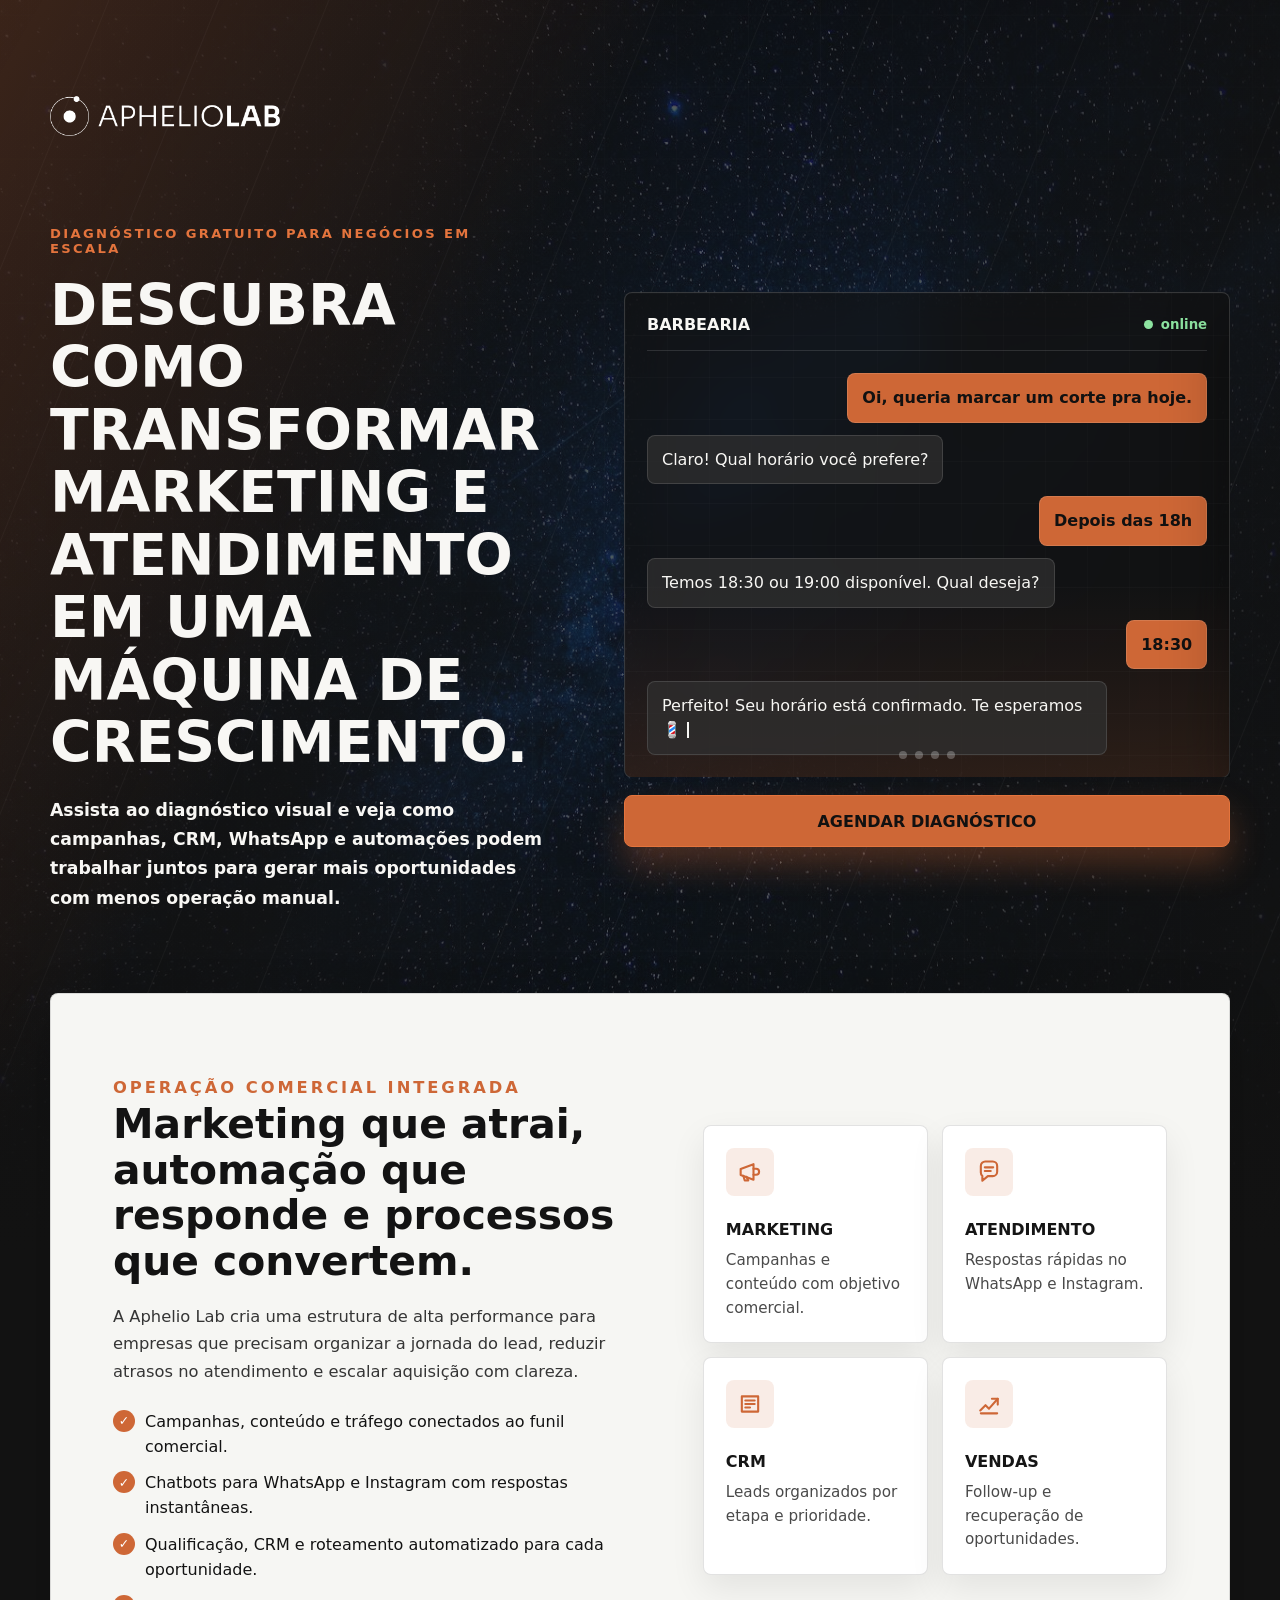
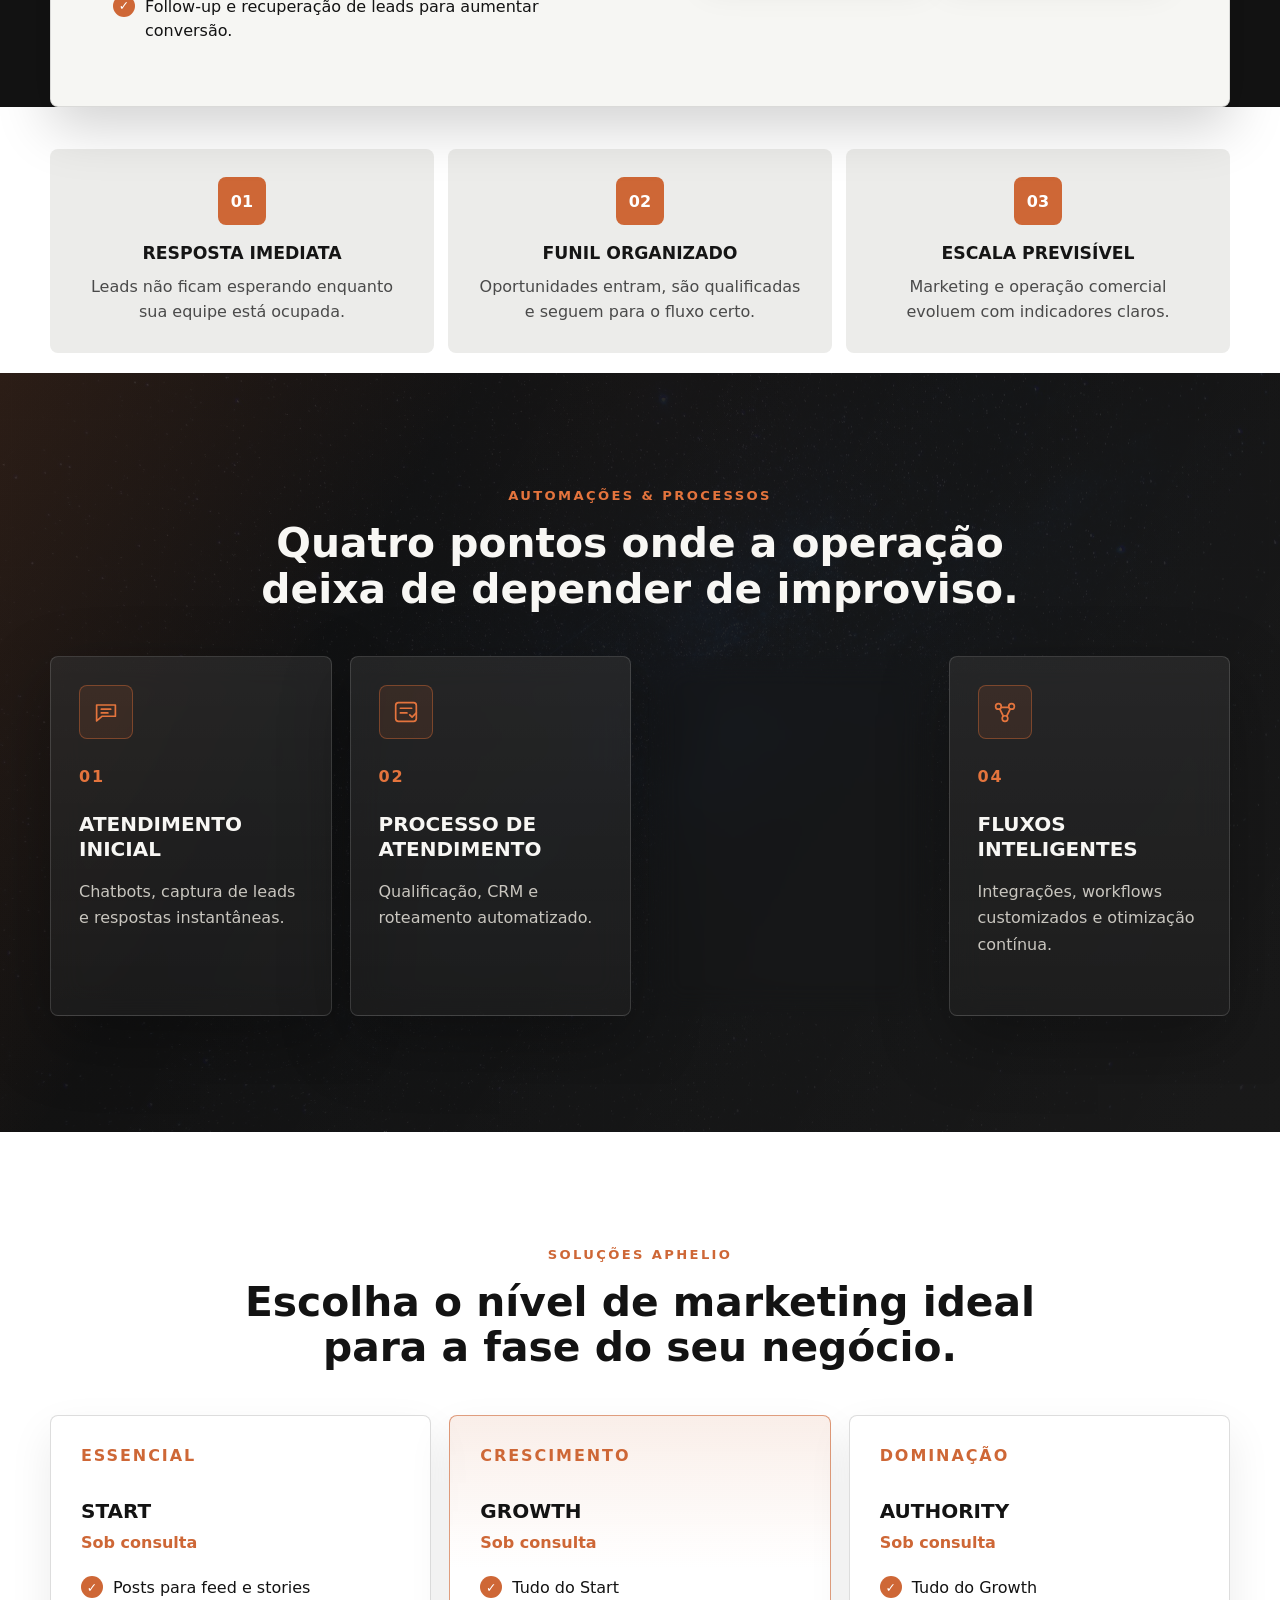
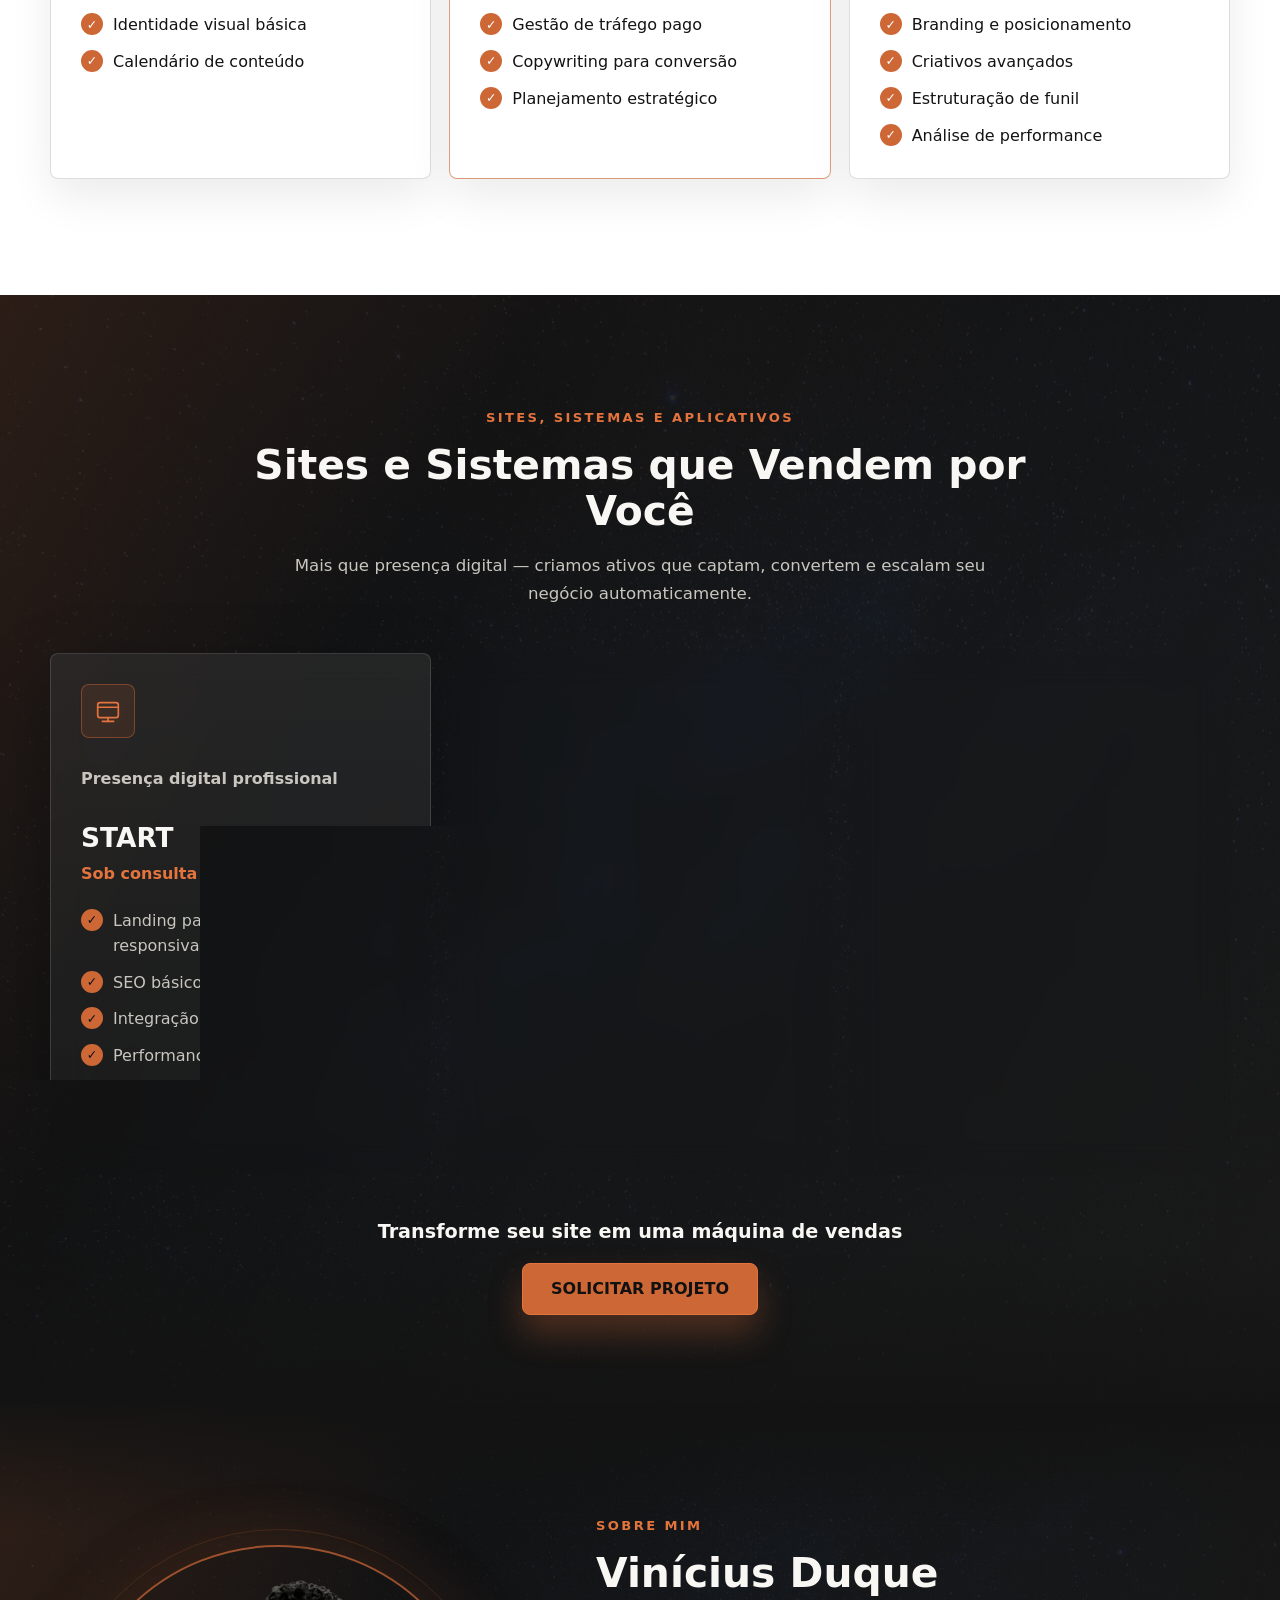
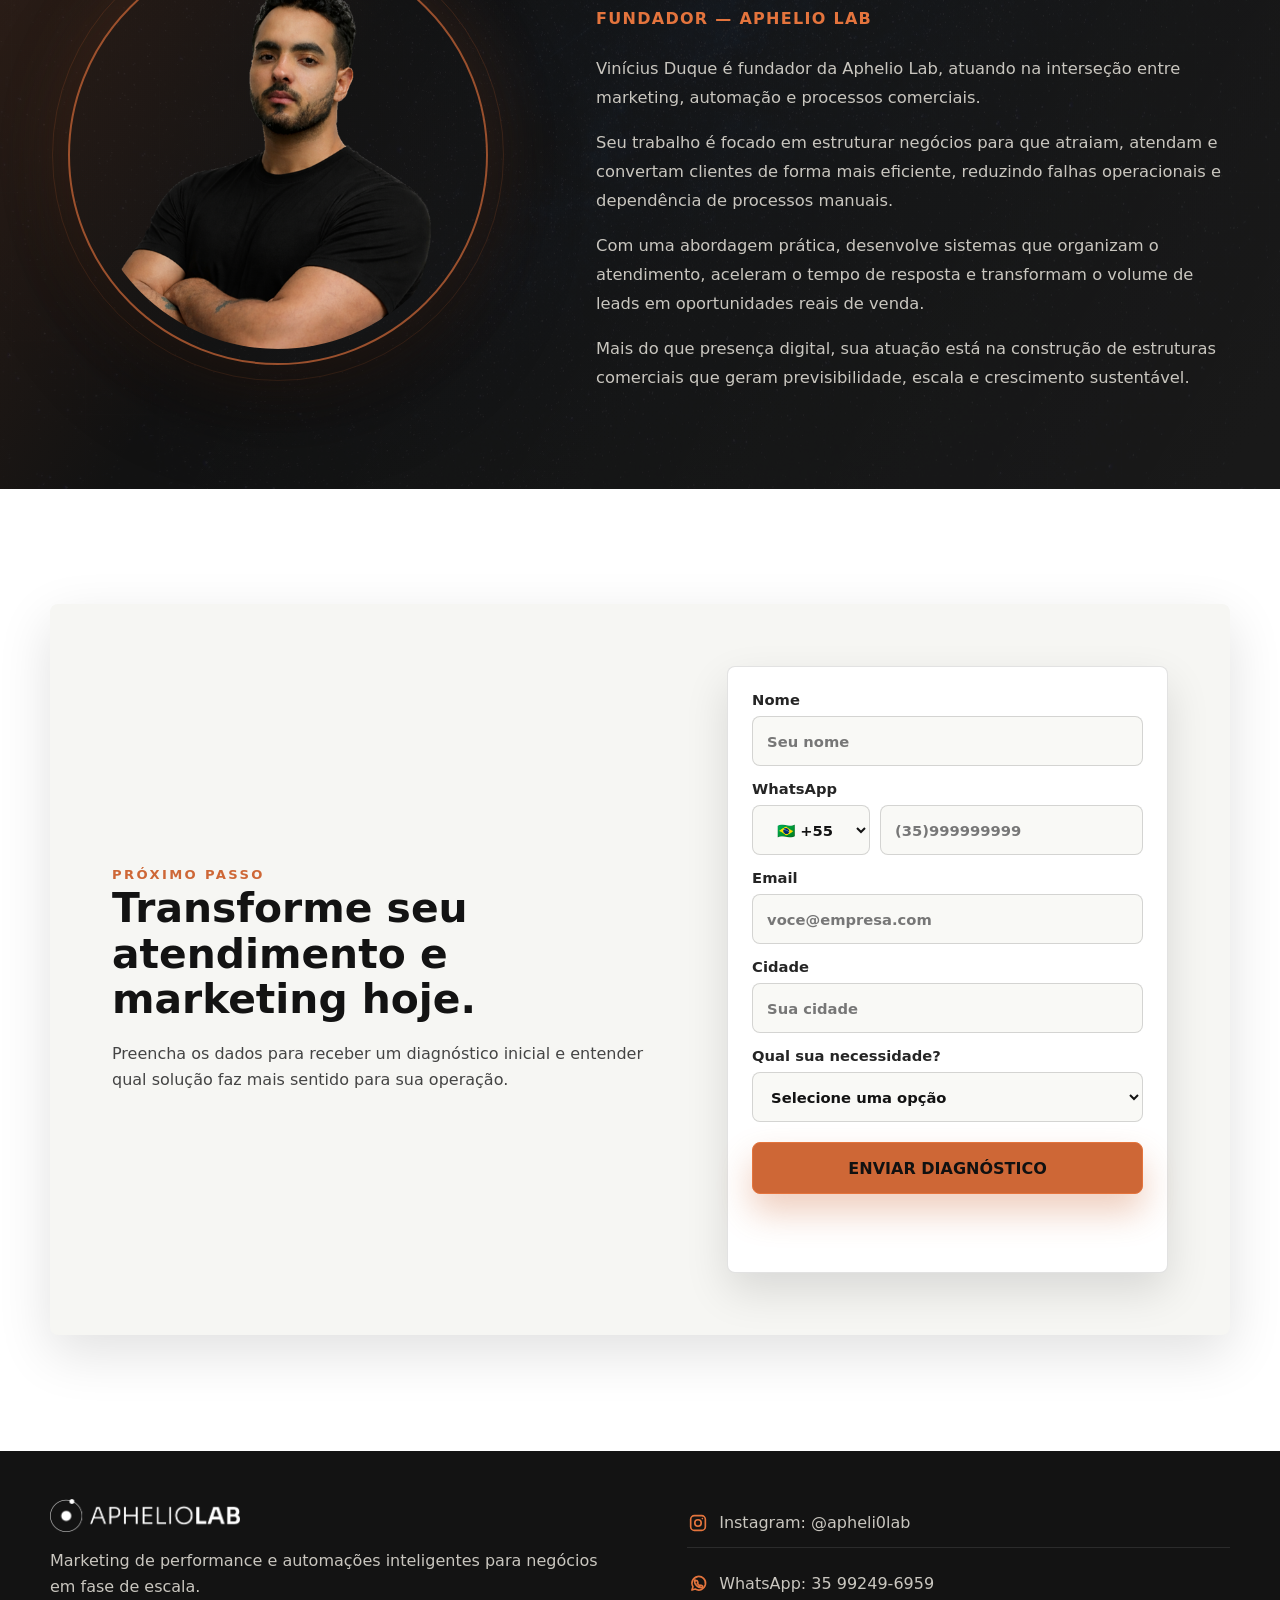
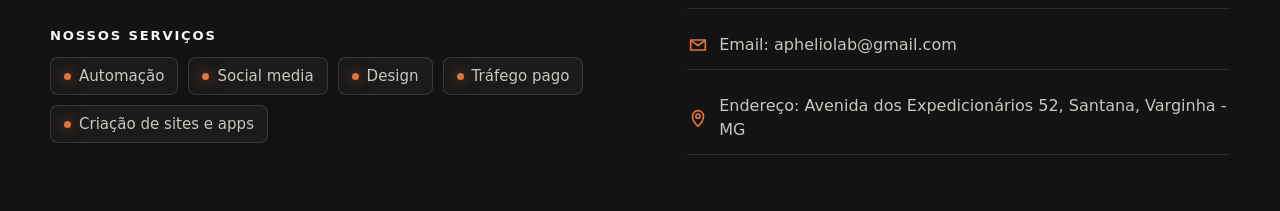
==== index.html @ 336c7599 "Add files via upload" ====
<!DOCTYPE html>
<html lang="pt-BR">
  <head>
    <meta charset="UTF-8" />
    <meta name="viewport" content="width=device-width, initial-scale=1.0" />
    <meta
      name="description"
      content="Aphelio Lab une marketing, automação e processos comerciais para acelerar crescimento com eficiência."
    />
    <title>Aphelio Lab | Marketing e Automação</title>
    <link rel="icon" type="image/png" href="assets/favicon.png" />
    <link rel="apple-touch-icon" href="assets/favicon.png" />
    <link rel="preload" as="image" href="assets/aphelio-background.jpg" />
    <script>
      !function(f,b,e,v,n,t,s)
      {if(f.fbq)return;n=f.fbq=function(){n.callMethod?
      n.callMethod.apply(n,arguments):n.queue.push(arguments)};
      if(!f._fbq)f._fbq=n;n.push=n;n.loaded=!0;n.version='2.0';
      n.queue=[];t=b.createElement(e);t.async=!0;
      t.src=v;s=b.getElementsByTagName(e)[0];
      s.parentNode.insertBefore(t,s)}(window, document,'script',
      'https://connect.facebook.net/en_US/fbevents.js');
      fbq('init', '4461747810724432');
      fbq('track', 'PageView');
    </script>
    <script>
      document.documentElement.classList.add("js");
    </script>
    <link rel="stylesheet" href="styles.css?v=20260415-1" />
  </head>
  <body>
    <noscript>
      <img
        height="1"
        width="1"
        style="display:none"
        src="https://www.facebook.com/tr?id=4461747810724432&ev=PageView&noscript=1"
        alt=""
      />
    </noscript>
    <main id="top">
      <section class="hero section-reveal" aria-labelledby="hero-title">
        <div class="site-shell">
          <a class="top-logo" href="#top" aria-label="Aphelio Lab">
            <img src="assets/aphelio-logo.png" alt="Aphelio Lab" width="778" height="135" decoding="async" />
          </a>

          <div class="hero-grid">
            <div class="hero-copy">
              <p class="eyebrow">Diagnóstico gratuito para negócios em escala</p>
              <h1 id="hero-title">Descubra como transformar marketing e atendimento em uma máquina de crescimento.</h1>
              <p class="hero-subtitle">
                Assista ao diagnóstico visual e veja como campanhas, CRM, WhatsApp e automações podem trabalhar juntos
                para gerar mais oportunidades com menos operação manual.
              </p>
            </div>

            <div class="hero-media-wrap">
              <div class="hero-chat-slider" aria-label="Conversas simuladas de automação">
                <div class="hero-chat-track">
                  <article class="chat-case-card chat-slide">
                    <div class="case-chat-top">
                      <span>Barbearia</span>
                      <small><i></i>online</small>
                    </div>
                    <div class="case-thread">
                      <p class="case-message user" style="--delay: 80ms">Oi, queria marcar um corte pra hoje.</p>
                      <p class="case-message auto" style="--delay: 220ms">Claro! Qual horário você prefere?</p>
                      <p class="case-message user" style="--delay: 360ms">Depois das 18h</p>
                      <p class="case-message auto" style="--delay: 500ms">Temos 18:30 ou 19:00 disponível. Qual deseja?</p>
                      <p class="case-message user" style="--delay: 640ms">18:30</p>
                      <p class="case-message auto typing" style="--delay: 780ms">Perfeito! Seu horário está confirmado. Te esperamos 💈</p>
                    </div>
                  </article>

                  <article class="chat-case-card chat-slide">
                    <div class="case-chat-top">
                      <span>Pizzaria</span>
                      <small><i></i>online</small>
                    </div>
                    <div class="case-thread">
                      <p class="case-message user" style="--delay: 80ms">Quero uma pizza grande de calabresa</p>
                      <p class="case-message auto" style="--delay: 220ms">Perfeito! Deseja adicionar bebida?</p>
                      <p class="case-message user" style="--delay: 360ms">Sim, uma coca 2L</p>
                      <p class="case-message auto" style="--delay: 500ms">Pedido confirmado! Tempo estimado: 35 minutos 🍕</p>
                      <p class="case-message auto typing" style="--delay: 640ms">Seu pedido saiu para entrega 🚚</p>
                    </div>
                  </article>

                  <article class="chat-case-card chat-slide">
                    <div class="case-chat-top">
                      <span>Consultório</span>
                      <small><i></i>online</small>
                    </div>
                    <div class="case-thread">
                      <p class="case-message user" style="--delay: 80ms">Queria agendar uma consulta</p>
                      <p class="case-message auto" style="--delay: 220ms">Claro! Qual especialidade você precisa?</p>
                      <p class="case-message user" style="--delay: 360ms">Clínico geral</p>
                      <p class="case-message auto" style="--delay: 500ms">Temos horários amanhã às 10h ou 14h</p>
                      <p class="case-message user" style="--delay: 640ms">10h</p>
                      <p class="case-message auto typing" style="--delay: 780ms">Consulta confirmada! Você receberá um lembrete automático 🏥</p>
                    </div>
                  </article>

                  <article class="chat-case-card chat-slide">
                    <div class="case-chat-top">
                      <span>Planejados</span>
                      <small><i></i>online</small>
                    </div>
                    <div class="case-thread">
                      <p class="case-message user" style="--delay: 80ms">Quero fazer um orçamento de móveis planejados</p>
                      <p class="case-message auto" style="--delay: 220ms">Perfeito! Vamos agendar uma visita técnica.</p>
                      <p class="case-message auto" style="--delay: 360ms">Qual dia funciona melhor para você?</p>
                      <p class="case-message user" style="--delay: 500ms">Sábado de manhã</p>
                      <p class="case-message auto typing" style="--delay: 640ms">Visita agendada! Nossa equipe entrará em contato antes 📐</p>
                    </div>
                  </article>
                </div>

                <div class="slider-dots" aria-hidden="true">
                  <span></span>
                  <span></span>
                  <span></span>
                  <span></span>
                </div>
              </div>

              <a class="button primary hero-button" href="#diagnostico">Agendar Diagnóstico</a>
            </div>
          </div>
        </div>
      </section>

      <section class="overview section-reveal" aria-label="Resumo da solução">
        <div class="site-shell overview-card">
          <div class="overview-copy">
            <p class="eyebrow">Operação comercial integrada</p>
            <h2>Marketing que atrai, automação que responde e processos que convertem.</h2>
            <p>
              A Aphelio Lab cria uma estrutura de alta performance para empresas que precisam organizar a jornada do
              lead, reduzir atrasos no atendimento e escalar aquisição com clareza.
            </p>
            <ul class="check-list">
              <li>Campanhas, conteúdo e tráfego conectados ao funil comercial.</li>
              <li>Chatbots para WhatsApp e Instagram com respostas instantâneas.</li>
              <li>Qualificação, CRM e roteamento automatizado para cada oportunidade.</li>
              <li>Follow-up e recuperação de leads para aumentar conversão.</li>
            </ul>
          </div>

          <div class="solution-icons" aria-label="Pilares de marketing e automação">
            <article>
              <span class="solution-icon" aria-hidden="true">
                <svg viewBox="0 0 24 24" focusable="false">
                  <path d="M4 14.5V9.4l11-4.1v13.4L4 14.5Z" />
                  <path d="M15 9.2h2.2a2.6 2.6 0 1 1 0 5.2H15" />
                  <path d="m6.3 15.2 1.2 4.1h3l-1.5-3.2" />
                </svg>
              </span>
              <strong>Marketing</strong>
              <p>Campanhas e conteúdo com objetivo comercial.</p>
            </article>

            <article>
              <span class="solution-icon" aria-hidden="true">
                <svg viewBox="0 0 24 24" focusable="false">
                  <path d="M5 6.8A3.8 3.8 0 0 1 8.8 3h6.4A3.8 3.8 0 0 1 19 6.8v4.9a3.8 3.8 0 0 1-3.8 3.8H11l-4.7 4v-4.1A3.8 3.8 0 0 1 5 12.5V6.8Z" />
                  <path d="M8.4 8h7.2M8.4 11.1h5.1" />
                </svg>
              </span>
              <strong>Atendimento</strong>
              <p>Respostas rápidas no WhatsApp e Instagram.</p>
            </article>

            <article>
              <span class="solution-icon" aria-hidden="true">
                <svg viewBox="0 0 24 24" focusable="false">
                  <path d="M5 5.5h14v13H5v-13Z" />
                  <path d="M8 9h8M8 12h8M8 15h4" />
                </svg>
              </span>
              <strong>CRM</strong>
              <p>Leads organizados por etapa e prioridade.</p>
            </article>

            <article>
              <span class="solution-icon" aria-hidden="true">
                <svg viewBox="0 0 24 24" focusable="false">
                  <path d="M4.5 17.5 9 13l3 3 7.5-8.5" />
                  <path d="M14.5 7.5h5v5" />
                  <path d="M5 20h14" />
                </svg>
              </span>
              <strong>Vendas</strong>
              <p>Follow-up e recuperação de oportunidades.</p>
            </article>
          </div>
        </div>
      </section>

      <section class="stats section-reveal" aria-label="Indicadores de operação">
        <div class="site-shell stats-grid">
          <article>
            <span>01</span>
            <strong>Resposta imediata</strong>
            <p>Leads não ficam esperando enquanto sua equipe está ocupada.</p>
          </article>
          <article>
            <span>02</span>
            <strong>Funil organizado</strong>
            <p>Oportunidades entram, são qualificadas e seguem para o fluxo certo.</p>
          </article>
          <article>
            <span>03</span>
            <strong>Escala previsível</strong>
            <p>Marketing e operação comercial evoluem com indicadores claros.</p>
          </article>
        </div>
      </section>

      <section id="automacoes" class="automation-band section-reveal">
        <div class="site-shell">
          <div class="center-heading">
            <p class="eyebrow">Automações & Processos</p>
            <h2>Quatro pontos onde a operação deixa de depender de improviso.</h2>
          </div>

          <div class="automation-grid" aria-label="Blocos de automação e processos">
            <article>
              <span class="automation-icon" aria-hidden="true">
                <svg viewBox="0 0 32 32" focusable="false">
                  <path d="M6 8.5h20v12H12l-6 5v-17Z" />
                  <path d="M11 13h10" />
                  <path d="M11 17h7" />
                </svg>
              </span>
              <span class="automation-step">01</span>
              <h3>Atendimento Inicial</h3>
              <p>Chatbots, captura de leads e respostas instantâneas.</p>
            </article>
            <article>
              <span class="automation-icon" aria-hidden="true">
                <svg viewBox="0 0 32 32" focusable="false">
                  <rect x="5" y="6" width="22" height="20" rx="3" />
                  <path d="M10 12h12" />
                  <path d="M10 17h7" />
                  <path d="M20 19l2.5 2.5L27 17" />
                </svg>
              </span>
              <span class="automation-step">02</span>
              <h3>Processo de Atendimento</h3>
              <p>Qualificação, CRM e roteamento automatizado.</p>
            </article>
            <article>
              <span class="automation-icon" aria-hidden="true">
                <svg viewBox="0 0 32 32" focusable="false">
                  <path d="M6 8h20l-8 9v7l-4 2v-9L6 8Z" />
                  <path d="M20 22h7" />
                  <path d="M24 18l4 4-4 4" />
                </svg>
              </span>
              <span class="automation-step">03</span>
              <h3>Processo de Venda</h3>
              <p>Follow-up, recuperação de leads e fluxos de conversão.</p>
            </article>
            <article>
              <span class="automation-icon" aria-hidden="true">
                <svg viewBox="0 0 32 32" focusable="false">
                  <circle cx="9" cy="10" r="3" />
                  <circle cx="23" cy="10" r="3" />
                  <circle cx="16" cy="23" r="3" />
                  <path d="M12 11h8" />
                  <path d="M10.5 13 14 20" />
                  <path d="M21.5 13 18 20" />
                </svg>
              </span>
              <span class="automation-step">04</span>
              <h3>Fluxos Inteligentes</h3>
              <p>Integrações, workflows customizados e otimização contínua.</p>
            </article>
          </div>
        </div>
      </section>

      <section id="servicos" class="section-pad section-reveal">
        <div class="site-shell">
          <div class="center-heading">
            <p class="eyebrow">Soluções Aphelio</p>
            <h2>Escolha o nível de marketing ideal para a fase do seu negócio.</h2>
          </div>

          <div class="plans-grid" aria-label="Planos de marketing e social media">
            <article class="plan-card">
              <span class="plan-kicker">Essencial</span>
              <h3>START</h3>
              <p>Sob consulta</p>
              <ul>
                <li>Posts para feed e stories</li>
                <li>Identidade visual básica</li>
                <li>Calendário de conteúdo</li>
              </ul>
            </article>

            <article class="plan-card featured">
              <span class="plan-kicker">Crescimento</span>
              <h3>GROWTH</h3>
              <p>Sob consulta</p>
              <ul>
                <li>Tudo do Start</li>
                <li>Gestão de tráfego pago</li>
                <li>Copywriting para conversão</li>
                <li>Planejamento estratégico</li>
              </ul>
            </article>

            <article class="plan-card">
              <span class="plan-kicker">Dominação</span>
              <h3>AUTHORITY</h3>
              <p>Sob consulta</p>
              <ul>
                <li>Tudo do Growth</li>
                <li>Branding e posicionamento</li>
                <li>Criativos avançados</li>
                <li>Estruturação de funil</li>
                <li>Análise de performance</li>
              </ul>
            </article>
          </div>
        </div>
      </section>

      <section id="sites-sistemas" class="dev-section section-reveal" aria-labelledby="dev-title">
        <div class="site-shell">
          <div class="center-heading dev-heading">
            <p class="eyebrow">Sites, sistemas e aplicativos</p>
            <h2 id="dev-title">Sites e Sistemas que Vendem por Você</h2>
            <p class="section-subtitle">
              Mais que presença digital — criamos ativos que captam, convertem e escalam seu negócio automaticamente.
            </p>
          </div>

          <div class="dev-plans-grid" aria-label="Planos de desenvolvimento de sites e sistemas">
            <article class="dev-plan-card">
              <span class="dev-plan-icon" aria-hidden="true">
                <svg viewBox="0 0 32 32" focusable="false">
                  <rect x="5" y="7" width="22" height="16" rx="2.5" />
                  <path d="M5 12h22" />
                  <path d="M10 27h12" />
                  <path d="M16 23v4" />
                </svg>
              </span>
              <span class="dev-plan-kicker">Presença digital profissional</span>
              <h3>Start</h3>
              <p class="dev-plan-price">Sob consulta</p>
              <ul>
                <li>Landing page moderna e responsiva</li>
                <li>SEO básico</li>
                <li>Integração com WhatsApp</li>
                <li>Performance otimizada</li>
                <li>Estrutura pronta para conversão</li>
              </ul>
            </article>

            <article class="dev-plan-card highlighted">
              <span class="popular-badge">Mais popular</span>
              <span class="dev-plan-icon" aria-hidden="true">
                <svg viewBox="0 0 32 32" focusable="false">
                  <path d="M16 4v24" />
                  <path d="M7 9h18" />
                  <path d="M10 16h12" />
                  <path d="M13 23h6" />
                  <circle cx="16" cy="16" r="12" />
                </svg>
              </span>
              <span class="dev-plan-kicker">Máquina de conversão</span>
              <h3>Growth</h3>
              <p class="dev-plan-price">Sob consulta</p>
              <ul>
                <li>Tudo do Start +</li>
                <li>Páginas de captura para funil</li>
                <li>Integração com CRM</li>
                <li>Copywriting estratégico</li>
                <li>Tracking com Meta Pixel e Google Analytics</li>
                <li>Automações básicas</li>
              </ul>
            </article>

            <article class="dev-plan-card">
              <span class="dev-plan-icon" aria-hidden="true">
                <svg viewBox="0 0 32 32" focusable="false">
                  <path d="M6 21 16 5l10 16H6Z" />
                  <path d="M10 21v5h12v-5" />
                  <path d="M13 21h6" />
                  <path d="M16 12v5" />
                </svg>
              </span>
              <span class="dev-plan-kicker">Sistema inteligente e escalável</span>
              <h3>Scale</h3>
              <p class="dev-plan-price">Sob consulta</p>
              <ul>
                <li>Tudo do Growth +</li>
                <li>Web apps personalizados</li>
                <li>Dashboards e sistemas internos</li>
                <li>Integração com APIs</li>
                <li>Automações avançadas</li>
                <li>Estrutura completa de funil</li>
              </ul>
            </article>
          </div>

          <div class="dev-cta">
            <p>Transforme seu site em uma máquina de vendas</p>
            <a class="button primary" href="#diagnostico">Solicitar Projeto</a>
          </div>
        </div>
      </section>

      <section id="sobre-mim" class="founder-section section-reveal" aria-labelledby="founder-title">
        <div class="site-shell founder-card">
          <div class="founder-photo-wrap">
            <div class="founder-photo-frame">
              <img
                src="assets/vinicius-duque.png"
                alt="Vinícius Duque"
                width="560"
                height="560"
                loading="lazy"
                decoding="async"
              />
            </div>
          </div>

          <div class="founder-copy">
            <p class="eyebrow">Sobre mim</p>
            <h2 id="founder-title">Vinícius Duque</h2>
            <p class="founder-role">Fundador — Aphelio Lab</p>
            <p>
              Vinícius Duque é fundador da Aphelio Lab, atuando na interseção entre marketing, automação e processos
              comerciais.
            </p>
            <p>
              Seu trabalho é focado em estruturar negócios para que atraiam, atendam e convertam clientes de forma mais
              eficiente, reduzindo falhas operacionais e dependência de processos manuais.
            </p>
            <p>
              Com uma abordagem prática, desenvolve sistemas que organizam o atendimento, aceleram o tempo de resposta e
              transformam o volume de leads em oportunidades reais de venda.
            </p>
            <p>
              Mais do que presença digital, sua atuação está na construção de estruturas comerciais que geram
              previsibilidade, escala e crescimento sustentável.
            </p>
          </div>
        </div>
      </section>

      <section id="diagnostico" class="final-cta section-reveal">
        <div class="site-shell final-card">
          <div class="final-copy">
            <p class="eyebrow">Próximo passo</p>
            <h2>Transforme seu atendimento e marketing hoje.</h2>
            <p>
              Preencha os dados para receber um diagnóstico inicial e entender qual solução faz mais sentido para sua
              operação.
            </p>
          </div>

          <form
            class="lead-form"
            action="https://aphelio-n8n.6pecl2.easypanel.host/webhook-test/form"
            method="post"
            target="lead-submit-frame"
            aria-label="Formulário de diagnóstico"
          >
            <label>
              Nome
              <input type="text" name="nome" placeholder="Seu nome" autocomplete="name" maxlength="80" required />
            </label>
            <div class="form-field">
              <span class="field-label">WhatsApp</span>
              <div class="phone-field">
                <select class="country-code-select" id="country-code" aria-label="Código do país" required>
                  <option value="55" selected>🇧🇷 +55</option>
                  <option value="1">🇺🇸 +1</option>
                  <option value="351">🇵🇹 +351</option>
                  <option value="244">🇦🇴 +244</option>
                  <option value="54">🇦🇷 +54</option>
                  <option value="56">🇨🇱 +56</option>
                  <option value="57">🇨🇴 +57</option>
                  <option value="51">🇵🇪 +51</option>
                  <option value="52">🇲🇽 +52</option>
                  <option value="595">🇵🇾 +595</option>
                  <option value="598">🇺🇾 +598</option>
                  <option value="591">🇧🇴 +591</option>
                  <option value="34">🇪🇸 +34</option>
                  <option value="44">🇬🇧 +44</option>
                  <option value="1">🇨🇦 +1</option>
                  <option value="33">🇫🇷 +33</option>
                  <option value="39">🇮🇹 +39</option>
                  <option value="49">🇩🇪 +49</option>
                </select>
                <input
                  type="tel"
                  name="whatsapp_local"
                  placeholder="(35)999999999"
                  autocomplete="tel"
                  inputmode="numeric"
                  minlength="13"
                  maxlength="13"
                  pattern="\([0-9]{2}\)[0-9]{9}"
                  title="Digite o DDD entre parênteses e o número com 9 dígitos. Exemplo: (35)999999999"
                  required
                />
                <input type="hidden" name="whatsapp" id="whatsapp-full" />
              </div>
            </div>
            <label>
              Email
              <input type="email" name="email" placeholder="voce@empresa.com" autocomplete="email" maxlength="120" required />
            </label>
            <label>
              Cidade
              <input type="text" name="cidade" placeholder="Sua cidade" autocomplete="address-level2" maxlength="80" />
            </label>
            <label>
              Qual sua necessidade?
              <select name="necessidade" required>
                <option value="" selected disabled>Selecione uma opção</option>
                <option>Automação</option>
                <option>Social media</option>
                <option>Design</option>
                <option>Tráfego pago</option>
                <option>Criação de sites</option>
                <option>Criação de aplicativos</option>
                <option>Outro</option>
              </select>
            </label>
            <button class="button primary form-button" type="submit">
              Enviar diagnóstico
            </button>
            <p class="form-status" role="status" aria-live="polite"></p>
          </form>
          <iframe class="submit-frame" name="lead-submit-frame" title="Envio do formulário"></iframe>
        </div>
      </section>
    </main>

    <footer class="footer">
      <div class="footer-inner">
        <div class="footer-brand">
          <img src="assets/aphelio-logo.png" alt="Aphelio Lab" width="778" height="135" loading="lazy" decoding="async" />
          <p>Marketing de performance e automações inteligentes para negócios em fase de escala.</p>
          <div class="footer-services" aria-label="Nossos serviços">
            <strong>Nossos serviços</strong>
            <ul>
              <li>Automação</li>
              <li>Social media</li>
              <li>Design</li>
              <li>Tráfego pago</li>
              <li>Criação de sites e apps</li>
            </ul>
          </div>
        </div>

        <address class="footer-contact" aria-label="Informações de contato">
          <a href="https://www.instagram.com/apheli0lab/" target="_blank" rel="noopener noreferrer">
            <svg viewBox="0 0 24 24" aria-hidden="true" focusable="false">
              <rect x="4" y="4" width="16" height="16" rx="4" />
              <circle cx="12" cy="12" r="3.5" />
              <path d="M16.8 7.2h.01" />
            </svg>
            <span>Instagram: @apheli0lab</span>
          </a>
          <a href="https://wa.me/5535992496959" target="_blank" rel="noopener noreferrer">
            <svg viewBox="0 0 24 24" aria-hidden="true" focusable="false">
              <path d="M5.4 18.6 6.5 15A7.4 7.4 0 1 1 9 17.5l-3.6 1.1Z" />
              <path d="M9.6 8.7c.2-.4.4-.4.7-.4h.5c.2 0 .4.1.5.4l.6 1.4c.1.3 0 .5-.2.7l-.4.4c.7 1.2 1.6 2.1 2.8 2.8l.5-.5c.2-.2.4-.3.7-.2l1.4.6c.3.1.4.3.4.6v.5c0 .3-.1.5-.4.7-.4.2-.9.3-1.4.3-3.5 0-7.1-3.6-7.1-7.1 0-.5.1-1 .4-1.4Z" />
            </svg>
            <span>WhatsApp: 35 99249-6959</span>
          </a>
          <a href="mailto:apheliolab@gmail.com">
            <svg viewBox="0 0 24 24" aria-hidden="true" focusable="false">
              <path d="M4 6.5h16v11H4v-11Z" />
              <path d="m5 7.5 7 5 7-5" />
            </svg>
            <span>Email: apheliolab@gmail.com</span>
          </a>
          <span>
            <svg viewBox="0 0 24 24" aria-hidden="true" focusable="false">
              <path d="M12 21s6-5.4 6-11a6 6 0 0 0-12 0c0 5.6 6 11 6 11Z" />
              <circle cx="12" cy="10" r="2.3" />
            </svg>
            <span>Endereço: Avenida dos Expedicionários 52, Santana, Varginha - MG</span>
          </span>
        </address>
      </div>
    </footer>

    <script src="script.js?v=20260415-1"></script>
  </body>
</html>
---- styles.css ----
:root {
  --bg: #131313;
  --bg-deep: #0b0b0b;
  --text: #f8f7f4;
  --ink: #131313;
  --muted: #c9c6bf;
  --paper: #f6f6f3;
  --paper-soft: #ececea;
  --accent: #ce6736;
  --accent-strong: #e4743d;
  --line: rgba(255, 255, 255, 0.14);
  --dark-line: rgba(19, 19, 19, 0.14);
  --radius: 8px;
  --shadow: 0 28px 70px rgba(0, 0, 0, 0.42);
  --site-bg-image: url("assets/aphelio-background.jpg");
  color-scheme: dark;
  font-family: Inter, ui-sans-serif, system-ui, -apple-system, BlinkMacSystemFont, "Segoe UI", sans-serif;
  scroll-behavior: smooth;
}

* {
  box-sizing: border-box;
}

html {
  background: var(--bg);
}

body {
  margin: 0;
  min-width: 320px;
  background: var(--bg);
  color: var(--text);
}

a {
  color: inherit;
  text-decoration: none;
}

img {
  display: block;
  max-width: 100%;
  height: auto;
}

input,
button,
select {
  font: inherit;
}

.site-shell {
  width: min(1180px, calc(100% - 40px));
  margin: 0 auto;
}

.hero {
  position: relative;
  min-height: 720px;
  padding: 72px 0 340px;
  overflow: hidden;
  background:
    linear-gradient(100deg, rgba(19, 19, 19, 0.9) 0 28%, rgba(19, 19, 19, 0.64) 52%, rgba(19, 19, 19, 0.92)),
    linear-gradient(rgba(255, 255, 255, 0.04) 1px, transparent 1px),
    linear-gradient(90deg, rgba(255, 255, 255, 0.035) 1px, transparent 1px),
    var(--site-bg-image);
  background-position: center;
  background-size: cover, 72px 72px, 72px 72px, cover;
}

.hero::before {
  position: absolute;
  inset: 0;
  content: "";
  background:
    linear-gradient(120deg, rgba(206, 103, 54, 0.22), transparent 34%),
    repeating-linear-gradient(112deg, transparent 0 100px, rgba(255, 255, 255, 0.035) 101px, transparent 102px);
  pointer-events: none;
}

.hero::after {
  position: absolute;
  inset: auto 0 0;
  height: 260px;
  content: "";
  background: linear-gradient(180deg, transparent, rgba(19, 19, 19, 0.82) 58%, var(--bg));
  pointer-events: none;
}

.top-logo {
  position: relative;
  top: 24px;
  z-index: 1;
  display: inline-flex;
  align-items: center;
  width: 230px;
}

.top-logo img {
  width: 100%;
  height: auto;
}

.hero-grid {
  position: relative;
  z-index: 1;
  display: grid;
  grid-template-columns: minmax(0, 0.82fr) minmax(420px, 1fr);
  gap: clamp(40px, 6vw, 96px);
  align-items: center;
  margin-top: 110px;
}

.hero-copy {
  max-width: 650px;
}

.eyebrow {
  margin: 0 0 18px;
  color: var(--accent-strong);
  font-size: 0.82rem;
  font-weight: 850;
  letter-spacing: 0.18em;
  text-transform: uppercase;
}

h1,
h2,
h3,
p {
  overflow-wrap: normal;
  word-break: normal;
  hyphens: none;
}

h1,
h2,
h3 {
  margin: 0;
  letter-spacing: 0;
}

h1 {
  max-width: 14ch;
  font-size: 3.55rem;
  line-height: 1.1;
  font-weight: 900;
  text-transform: uppercase;
}

h2 {
  font-size: 2.55rem;
  line-height: 1.12;
  font-weight: 880;
}

h3 {
  font-size: 1.25rem;
  line-height: 1.22;
  font-weight: 850;
}

.hero-subtitle {
  max-width: 620px;
  margin: 22px 0 0;
  color: var(--text);
  font-size: 1.08rem;
  font-weight: 650;
  line-height: 1.7;
}

.hero-media-wrap {
  display: grid;
  gap: 18px;
  align-content: start;
}

.hero-chat-slider {
  position: relative;
  min-height: 470px;
  overflow: hidden;
}

.hero-chat-track {
  display: flex;
  width: 400%;
  height: 100%;
  animation: hero-chat-track 24s ease-in-out infinite;
  will-change: transform;
}

.chat-slide {
  flex: 0 0 25%;
  min-width: 25%;
}

.slider-dots {
  position: absolute;
  z-index: 4;
  left: 50%;
  bottom: 18px;
  display: flex;
  gap: 8px;
  transform: translateX(-50%);
}

.slider-dots span {
  width: 8px;
  height: 8px;
  border-radius: 50%;
  background: rgba(255, 255, 255, 0.26);
  animation: slider-dot 24s ease-in-out infinite;
}

.slider-dots span:nth-child(1) {
  animation-delay: 0s;
}

.slider-dots span:nth-child(2) {
  animation-delay: 6s;
}

.slider-dots span:nth-child(3) {
  animation-delay: 12s;
}

.slider-dots span:nth-child(4) {
  animation-delay: 18s;
}

.button {
  position: relative;
  display: inline-flex;
  align-items: center;
  justify-content: center;
  min-height: 52px;
  padding: 0 28px;
  border: 1px solid var(--accent-strong);
  border-radius: var(--radius);
  background: var(--accent);
  color: #111;
  font-weight: 900;
  text-transform: uppercase;
  overflow: hidden;
  box-shadow: 0 18px 34px rgba(206, 103, 54, 0.32);
  transition: transform 180ms ease, background 180ms ease, box-shadow 180ms ease;
}

.button::after {
  position: absolute;
  inset: 0;
  content: "";
  transform: translateX(-110%);
  background: linear-gradient(90deg, transparent, rgba(255, 255, 255, 0.28), transparent);
  transition: transform 560ms ease;
}

.button:hover {
  background: #e87941;
  box-shadow: 0 24px 46px rgba(206, 103, 54, 0.42);
  transform: translateY(-2px);
}

.button:hover::after {
  transform: translateX(110%);
}

.overview {
  position: relative;
  z-index: 2;
  margin-top: -260px;
  color: var(--ink);
}

.overview-card {
  display: grid;
  grid-template-columns: minmax(0, 1.05fr) minmax(320px, 0.95fr);
  gap: clamp(34px, 6vw, 88px);
  align-items: center;
  padding: clamp(34px, 5vw, 62px);
  border: 1px solid rgba(19, 19, 19, 0.12);
  border-radius: var(--radius);
  background: var(--paper);
  box-shadow: 0 20px 55px rgba(0, 0, 0, 0.18);
}

.overview-card .eyebrow {
  color: var(--accent);
}

.overview-copy p {
  max-width: 720px;
  margin: 18px 0 0;
  color: #353535;
  font-size: 1.02rem;
  line-height: 1.7;
}

.check-list,
.plan-card ul {
  display: grid;
  gap: 12px;
  margin: 24px 0 0;
  padding: 0;
  list-style: none;
}

.check-list li,
.plan-card li {
  display: grid;
  grid-template-columns: 22px 1fr;
  gap: 10px;
  line-height: 1.55;
}

.check-list li::before,
.plan-card li::before {
  display: grid;
  place-items: center;
  width: 22px;
  height: 22px;
  border-radius: 50%;
  background: var(--accent);
  color: #fff;
  content: "✓";
  font-size: 0.78rem;
  font-weight: 900;
}

.solution-icons {
  display: grid;
  grid-template-columns: repeat(2, minmax(0, 1fr));
  gap: 14px;
}

.solution-icons article {
  min-height: 178px;
  padding: 22px;
  border: 1px solid rgba(19, 19, 19, 0.12);
  border-radius: var(--radius);
  background: #fff;
  box-shadow: 0 14px 34px rgba(0, 0, 0, 0.08);
  transition: transform 180ms ease, box-shadow 180ms ease, border-color 180ms ease;
}

.solution-icons article:hover {
  border-color: rgba(206, 103, 54, 0.45);
  box-shadow: 0 20px 42px rgba(0, 0, 0, 0.12);
  transform: translateY(-4px);
}

.solution-icon {
  display: grid;
  place-items: center;
  width: 48px;
  height: 48px;
  margin-bottom: 24px;
  border-radius: var(--radius);
  background: rgba(206, 103, 54, 0.12);
  color: var(--accent);
}

.solution-icon svg {
  width: 28px;
  height: 28px;
  fill: none;
  stroke: currentColor;
  stroke-linecap: round;
  stroke-linejoin: round;
  stroke-width: 1.8;
}

.solution-icons strong {
  display: block;
  color: #151515;
  font-size: 1rem;
  font-weight: 900;
  text-transform: uppercase;
}

.solution-icons p {
  margin: 10px 0 0;
  color: #4a4a4a;
  font-size: 0.95rem;
  line-height: 1.55;
}

.stats {
  padding: 42px 0 20px;
  background: #fff;
  color: var(--ink);
}

.stats-grid {
  display: grid;
  grid-template-columns: repeat(3, 1fr);
  gap: 14px;
}

.stats article {
  min-height: 180px;
  padding: 28px;
  border-radius: var(--radius);
  background: var(--paper-soft);
  text-align: center;
  transition: transform 180ms ease, box-shadow 180ms ease;
}

.stats article:hover {
  box-shadow: 0 18px 44px rgba(0, 0, 0, 0.12);
  transform: translateY(-4px);
}

.stats span {
  display: inline-grid;
  place-items: center;
  width: 48px;
  height: 48px;
  margin-bottom: 18px;
  border-radius: var(--radius);
  background: var(--accent);
  color: #fff;
  font-weight: 900;
}

.stats strong {
  display: block;
  color: #151515;
  font-size: 1.08rem;
  text-transform: uppercase;
}

.stats p {
  margin: 12px 0 0;
  color: #4a4a4a;
  line-height: 1.55;
}

.section-pad {
  padding: clamp(76px, 9vw, 126px) 0;
  background: #fff;
  color: var(--ink);
}

.center-heading {
  max-width: 860px;
  margin: 0 auto 44px;
  text-align: center;
}

.center-heading .eyebrow {
  color: var(--accent);
}

.section-subtitle {
  max-width: 720px;
  margin: 18px auto 0;
  color: var(--muted);
  font-size: 1.04rem;
  line-height: 1.7;
}

.plans-grid {
  display: grid;
  grid-template-columns: repeat(3, minmax(0, 1fr));
  gap: 18px;
}

.plan-card {
  min-height: 360px;
  padding: 30px;
  border: 1px solid var(--dark-line);
  border-radius: var(--radius);
  background: #fff;
  box-shadow: 0 18px 44px rgba(0, 0, 0, 0.08);
  transition: transform 200ms ease, box-shadow 200ms ease, border-color 200ms ease;
}

.plan-card:hover {
  border-color: rgba(206, 103, 54, 0.5);
  box-shadow: 0 26px 60px rgba(0, 0, 0, 0.14);
  transform: translateY(-6px);
}

.featured {
  border-color: rgba(206, 103, 54, 0.64);
  background: linear-gradient(180deg, rgba(206, 103, 54, 0.11), #fff 42%);
}

.plan-kicker {
  display: inline-flex;
  margin-bottom: 34px;
  color: var(--accent);
  font-weight: 900;
  letter-spacing: 0.12em;
  text-transform: uppercase;
}

.plan-card p {
  margin: 10px 0 0;
  color: var(--accent);
  font-weight: 850;
}

.dev-section {
  position: relative;
  padding: clamp(78px, 9vw, 128px) 0 clamp(132px, 13vw, 190px);
  overflow: hidden;
  background:
    linear-gradient(rgba(19, 19, 19, 0.9), rgba(19, 19, 19, 0.94)),
    linear-gradient(rgba(255, 255, 255, 0.028) 1px, transparent 1px),
    linear-gradient(90deg, rgba(255, 255, 255, 0.024) 1px, transparent 1px),
    radial-gradient(circle at 50% 0, rgba(206, 103, 54, 0.22), transparent 34%),
    var(--site-bg-image);
  background-position: center;
  background-size: cover, 74px 74px, 74px 74px, auto, cover;
  color: var(--text);
}

.dev-section::before {
  position: absolute;
  inset: 0;
  content: "";
  background: linear-gradient(120deg, rgba(206, 103, 54, 0.14), transparent 28%, rgba(255, 255, 255, 0.03));
  pointer-events: none;
}

.dev-section::after {
  position: absolute;
  inset: auto 0 0;
  height: clamp(150px, 18vw, 260px);
  content: "";
  background: linear-gradient(180deg, transparent, rgba(19, 19, 19, 0.72) 58%, rgba(19, 19, 19, 0.96));
  pointer-events: none;
}

.dev-section .site-shell {
  position: relative;
  z-index: 2;
}

.dev-heading .eyebrow {
  color: var(--accent-strong);
}

.dev-heading .section-subtitle {
  color: var(--muted);
}

.dev-plans-grid {
  display: grid;
  grid-template-columns: repeat(3, minmax(0, 1fr));
  gap: 18px;
}

.dev-plan-card {
  position: relative;
  min-height: 470px;
  padding: 30px;
  border: 1px solid var(--line);
  border-radius: var(--radius);
  background:
    linear-gradient(180deg, rgba(255, 255, 255, 0.08), rgba(255, 255, 255, 0.035)),
    rgba(19, 19, 19, 0.54);
  box-shadow: 0 24px 70px rgba(0, 0, 0, 0.28);
  overflow: hidden;
  backdrop-filter: blur(16px);
  transition: transform 200ms ease, border-color 200ms ease, box-shadow 200ms ease, background 200ms ease;
}

.dev-plan-card::before {
  position: absolute;
  inset: 0;
  content: "";
  background: linear-gradient(135deg, rgba(206, 103, 54, 0.2), transparent 34%);
  opacity: 0;
  transition: opacity 200ms ease;
  pointer-events: none;
}

.dev-plan-card:hover {
  border-color: rgba(206, 103, 54, 0.64);
  background:
    linear-gradient(180deg, rgba(255, 255, 255, 0.1), rgba(255, 255, 255, 0.04)),
    rgba(19, 19, 19, 0.62);
  box-shadow: 0 34px 82px rgba(0, 0, 0, 0.42), 0 0 42px rgba(206, 103, 54, 0.16);
  transform: translateY(-8px) scale(1.01);
}

.dev-plan-card:hover::before {
  opacity: 1;
}

.dev-plan-card.highlighted {
  border-color: rgba(206, 103, 54, 0.82);
  box-shadow: 0 34px 88px rgba(0, 0, 0, 0.46), 0 0 52px rgba(206, 103, 54, 0.2);
}

.dev-plan-icon {
  position: relative;
  display: grid;
  place-items: center;
  width: 54px;
  height: 54px;
  margin-bottom: 30px;
  border: 1px solid rgba(206, 103, 54, 0.46);
  border-radius: var(--radius);
  background: rgba(206, 103, 54, 0.12);
  color: var(--accent-strong);
}

.dev-plan-icon svg {
  width: 30px;
  height: 30px;
  fill: none;
  stroke: currentColor;
  stroke-linecap: round;
  stroke-linejoin: round;
  stroke-width: 1.8;
}

.dev-plan-kicker,
.dev-plan-card h3,
.dev-plan-price,
.dev-plan-card ul {
  position: relative;
}

.dev-plan-kicker {
  display: block;
  min-height: 40px;
  color: var(--muted);
  font-weight: 800;
  line-height: 1.35;
}

.dev-plan-card h3 {
  margin-top: 14px;
  color: var(--text);
  font-size: 1.65rem;
  text-transform: uppercase;
}

.dev-plan-price {
  margin: 10px 0 0;
  color: var(--accent-strong);
  font-weight: 900;
}

.dev-plan-card ul {
  display: grid;
  gap: 12px;
  margin: 26px 0 0;
  padding: 0;
  color: var(--muted);
  list-style: none;
}

.dev-plan-card li {
  display: grid;
  grid-template-columns: 22px 1fr;
  gap: 10px;
  line-height: 1.55;
}

.dev-plan-card li::before {
  display: grid;
  place-items: center;
  width: 22px;
  height: 22px;
  border-radius: 50%;
  background: var(--accent);
  color: #111;
  content: "✓";
  font-size: 0.78rem;
  font-weight: 900;
}

.popular-badge {
  position: absolute;
  top: 22px;
  right: 22px;
  z-index: 1;
  padding: 8px 12px;
  border: 1px solid rgba(206, 103, 54, 0.55);
  border-radius: var(--radius);
  background: rgba(206, 103, 54, 0.16);
  color: var(--accent-strong);
  font-size: 0.78rem;
  font-weight: 900;
  letter-spacing: 0.08em;
  text-transform: uppercase;
}

.dev-cta {
  display: grid;
  justify-items: center;
  gap: 20px;
  margin-top: 46px;
  text-align: center;
}

.dev-cta p {
  max-width: 680px;
  margin: 0;
  color: var(--text);
  font-size: 1.2rem;
  font-weight: 850;
}

.founder-section {
  position: relative;
  margin-top: -96px;
  padding: clamp(78px, 9vw, 128px) 0;
  overflow: hidden;
  background:
    linear-gradient(rgba(19, 19, 19, 0.92), rgba(19, 19, 19, 0.95)),
    linear-gradient(rgba(255, 255, 255, 0.028) 1px, transparent 1px),
    linear-gradient(90deg, rgba(255, 255, 255, 0.024) 1px, transparent 1px),
    radial-gradient(circle at 20% 50%, rgba(206, 103, 54, 0.22), transparent 32%),
    var(--site-bg-image);
  background-position: center;
  background-size: cover, 74px 74px, 74px 74px, auto, cover;
  color: var(--text);
}

.founder-section::before {
  position: absolute;
  inset: 0;
  content: "";
  background:
    linear-gradient(180deg, rgba(19, 19, 19, 0.96), transparent 18%),
    linear-gradient(120deg, rgba(206, 103, 54, 0.16), transparent 30%, rgba(255, 255, 255, 0.03));
  pointer-events: none;
}

.founder-card {
  position: relative;
  z-index: 1;
  display: grid;
  grid-template-columns: minmax(280px, 0.72fr) minmax(0, 1fr);
  gap: clamp(36px, 7vw, 96px);
  align-items: center;
}

.founder-photo-wrap {
  display: grid;
  place-items: center;
}

.founder-photo-frame {
  position: relative;
  width: min(420px, 100%);
  aspect-ratio: 1;
  padding: clamp(8px, 1.2vw, 14px);
  border: 2px solid rgba(206, 103, 54, 0.72);
  border-radius: 50%;
  background: transparent;
  box-shadow: 0 34px 90px rgba(0, 0, 0, 0.46), 0 0 70px rgba(206, 103, 54, 0.22);
}

.founder-photo-frame::before {
  position: absolute;
  inset: -18px;
  z-index: -1;
  border: 1px solid rgba(206, 103, 54, 0.2);
  border-radius: 50%;
  content: "";
}

.founder-photo-frame img {
  width: 100%;
  height: 100%;
  border-radius: 50%;
  object-fit: cover;
  object-position: center;
  box-shadow: none;
}

.founder-copy {
  max-width: 760px;
}

.founder-copy .eyebrow {
  color: var(--accent-strong);
}

.founder-role {
  margin: 12px 0 26px;
  color: var(--accent-strong);
  font-weight: 900;
  letter-spacing: 0.08em;
  text-transform: uppercase;
}

.founder-copy p:not(.eyebrow):not(.founder-role) {
  margin: 16px 0 0;
  color: var(--muted);
  font-size: 1.02rem;
  line-height: 1.78;
}

.automation-band {
  position: relative;
  padding: clamp(78px, 9vw, 128px) 0;
  overflow: hidden;
  background:
    linear-gradient(rgba(19, 19, 19, 0.9), rgba(19, 19, 19, 0.94)),
    linear-gradient(rgba(255, 255, 255, 0.028) 1px, transparent 1px),
    linear-gradient(90deg, rgba(255, 255, 255, 0.024) 1px, transparent 1px),
    radial-gradient(circle at 50% 0, rgba(206, 103, 54, 0.22), transparent 34%),
    var(--site-bg-image);
  background-position: center;
  background-size: cover, 74px 74px, 74px 74px, auto, cover;
  color: var(--text);
}

.automation-band::before {
  position: absolute;
  inset: 0;
  content: "";
  background: linear-gradient(120deg, rgba(206, 103, 54, 0.14), transparent 28%, rgba(255, 255, 255, 0.03));
  pointer-events: none;
}

.automation-band .site-shell {
  position: relative;
  z-index: 1;
}

.automation-band .center-heading .eyebrow {
  color: var(--accent-strong);
}

.automation-grid {
  display: grid;
  grid-template-columns: repeat(4, minmax(0, 1fr));
  gap: 18px;
}

.automation-grid article {
  position: relative;
  min-height: 360px;
  padding: 28px;
  border: 1px solid var(--line);
  border-radius: var(--radius);
  background:
    linear-gradient(180deg, rgba(255, 255, 255, 0.08), rgba(255, 255, 255, 0.035)),
    rgba(19, 19, 19, 0.54);
  box-shadow: 0 24px 70px rgba(0, 0, 0, 0.28);
  overflow: hidden;
  backdrop-filter: blur(16px);
  transition: transform 200ms ease, border-color 200ms ease, box-shadow 200ms ease, background 200ms ease;
}

.automation-grid article::before {
  position: absolute;
  inset: 0;
  content: "";
  background: linear-gradient(135deg, rgba(206, 103, 54, 0.2), transparent 34%);
  opacity: 0;
  transition: opacity 200ms ease;
  pointer-events: none;
}

.automation-grid article:hover {
  border-color: rgba(206, 103, 54, 0.64);
  background:
    linear-gradient(180deg, rgba(255, 255, 255, 0.1), rgba(255, 255, 255, 0.04)),
    rgba(19, 19, 19, 0.62);
  box-shadow: 0 34px 82px rgba(0, 0, 0, 0.42), 0 0 42px rgba(206, 103, 54, 0.16);
  transform: translateY(-8px) scale(1.01);
}

.automation-grid article:hover::before {
  opacity: 1;
}

.automation-icon,
.automation-step,
.automation-grid h3,
.automation-grid p {
  position: relative;
}

.automation-icon {
  display: grid;
  place-items: center;
  width: 54px;
  height: 54px;
  margin-bottom: 28px;
  border: 1px solid rgba(206, 103, 54, 0.46);
  border-radius: var(--radius);
  background: rgba(206, 103, 54, 0.12);
  color: var(--accent-strong);
}

.automation-icon svg {
  width: 30px;
  height: 30px;
  fill: none;
  stroke: currentColor;
  stroke-linecap: round;
  stroke-linejoin: round;
  stroke-width: 1.8;
}

.automation-step {
  display: inline-flex;
  margin-bottom: 26px;
  color: var(--accent-strong);
  font-weight: 900;
  letter-spacing: 0.12em;
}

.automation-grid h3 {
  color: var(--text);
  text-transform: uppercase;
}

.automation-grid p {
  margin: 18px 0 0;
  color: var(--muted);
  line-height: 1.65;
}

.chat-case-card {
  position: relative;
  min-height: 420px;
  padding: 22px;
  border: 1px solid rgba(255, 255, 255, 0.16);
  border-radius: var(--radius);
  background: rgba(18, 18, 18, 0.68);
  box-shadow: 0 24px 64px rgba(0, 0, 0, 0.34);
  overflow: hidden;
  backdrop-filter: blur(18px);
  transition: transform 220ms ease, border-color 220ms ease, box-shadow 220ms ease;
}

.chat-case-card::before {
  position: absolute;
  inset: 0;
  content: "";
  background:
    linear-gradient(rgba(255, 255, 255, 0.035) 1px, transparent 1px),
    linear-gradient(90deg, rgba(255, 255, 255, 0.028) 1px, transparent 1px);
  background-size: 42px 42px;
  opacity: 0.58;
  pointer-events: none;
}

.chat-case-card::after {
  position: absolute;
  inset: auto 0 0;
  height: 40%;
  content: "";
  background: linear-gradient(180deg, transparent, rgba(206, 103, 54, 0.14));
  pointer-events: none;
}

.chat-case-card:hover {
  border-color: rgba(206, 103, 54, 0.62);
  box-shadow: 0 32px 78px rgba(0, 0, 0, 0.46);
  transform: translateY(-6px);
}

.case-chat-top,
.case-thread {
  position: relative;
  z-index: 1;
}

.case-chat-top {
  display: flex;
  align-items: center;
  justify-content: space-between;
  gap: 16px;
  padding-bottom: 16px;
  border-bottom: 1px solid rgba(255, 255, 255, 0.12);
}

.case-chat-top span {
  color: var(--text);
  font-weight: 900;
  text-transform: uppercase;
}

.case-chat-top small {
  display: inline-flex;
  align-items: center;
  gap: 8px;
  color: #8de3a0;
  font-weight: 800;
}

.case-chat-top i {
  display: inline-block;
  width: 9px;
  height: 9px;
  border-radius: 50%;
  background: #8de3a0;
  box-shadow: 0 0 0 0 rgba(141, 227, 160, 0.38);
  animation: online-pulse 1.8s ease-in-out infinite;
}

.case-thread {
  display: grid;
  gap: 12px;
  padding-top: 22px;
}

.case-message {
  width: fit-content;
  max-width: min(88%, 460px);
  margin: 0;
  padding: 12px 14px;
  border: 1px solid rgba(255, 255, 255, 0.12);
  border-radius: var(--radius);
  color: var(--text);
  line-height: 1.48;
  opacity: 0;
  transform: translateY(10px);
  animation: chat-message-in 520ms ease var(--delay) forwards;
}

.case-message.user {
  justify-self: end;
  background: var(--accent);
  color: #111;
  font-weight: 760;
}

.case-message.auto {
  justify-self: start;
  background: rgba(48, 48, 48, 0.76);
}

.case-message.typing::after {
  display: inline-block;
  width: 2px;
  height: 1em;
  margin-left: 5px;
  background: currentColor;
  content: "";
  vertical-align: -0.18em;
  animation: typing-caret 850ms steps(1, end) infinite;
}

.final-cta {
  padding: clamp(72px, 9vw, 120px) 0;
  background: #fff;
  color: var(--ink);
}

.final-card {
  display: grid;
  grid-template-columns: minmax(0, 0.9fr) minmax(320px, 0.72fr);
  gap: clamp(28px, 5vw, 72px);
  align-items: center;
  padding: clamp(34px, 5vw, 62px);
  border-radius: var(--radius);
  background: var(--paper);
  box-shadow: 0 18px 54px rgba(0, 0, 0, 0.12);
}

.final-card .eyebrow {
  color: var(--accent);
}

.final-card p {
  max-width: 640px;
  margin: 18px 0 0;
  color: #444;
  line-height: 1.65;
}

.lead-form {
  display: grid;
  gap: 14px;
  padding: 24px;
  border: 1px solid rgba(19, 19, 19, 0.12);
  border-radius: var(--radius);
  background: #fff;
  box-shadow: 0 18px 44px rgba(0, 0, 0, 0.12);
}

.lead-form label,
.form-field {
  display: grid;
  gap: 8px;
  color: #252525;
  font-size: 0.92rem;
  font-weight: 850;
}

.field-label {
  display: block;
}

.lead-form input,
.lead-form select {
  width: 100%;
  min-height: 50px;
  border: 1px solid rgba(19, 19, 19, 0.16);
  border-radius: var(--radius);
  background: #f9f9f6;
  color: var(--ink);
  padding: 0 14px;
  outline: none;
  transition: border-color 180ms ease, box-shadow 180ms ease, background 180ms ease;
}

.phone-field {
  display: flex;
  gap: 10px;
  align-items: stretch;
}

.phone-field .country-code-select {
  flex: 0 0 118px;
}

.phone-field input {
  flex: 1 1 auto;
  min-width: 0;
}

.country-code-select {
  cursor: pointer;
  font-weight: 850;
  text-align: center;
}

.lead-form input::placeholder {
  color: #777;
}

.form-hint {
  color: #6d6d6d;
  font-size: 0.78rem;
  font-weight: 700;
  line-height: 1.4;
}

.lead-form input:focus,
.lead-form select:focus {
  border-color: rgba(206, 103, 54, 0.78);
  background: #fff;
  box-shadow: 0 0 0 3px rgba(206, 103, 54, 0.14);
}

.form-button {
  width: 100%;
  margin-top: 6px;
}

.form-status {
  min-height: 22px;
  margin: 0;
  color: #3c3c3c;
  font-size: 0.92rem;
  font-weight: 760;
  line-height: 1.45;
}

.form-status.success {
  color: #236b3b;
}

.form-status.error {
  color: #a63f24;
}

.submit-frame {
  position: absolute;
  width: 1px;
  height: 1px;
  border: 0;
  opacity: 0;
  pointer-events: none;
}

.footer {
  padding: 48px 20px 56px;
  background: var(--bg);
}

.footer-inner {
  display: grid;
  grid-template-columns: minmax(0, 1fr) minmax(280px, 0.9fr);
  gap: 34px;
  align-items: start;
  width: min(1180px, calc(100% - 40px));
  margin: 0 auto;
}

.footer-brand img {
  width: 190px;
}

.footer-brand p {
  max-width: 560px;
  margin: 16px 0 0;
  color: var(--muted);
  line-height: 1.65;
}

.footer-services {
  max-width: 620px;
  margin-top: 28px;
}

.footer-services strong {
  display: block;
  color: var(--text);
  font-size: 0.82rem;
  font-weight: 900;
  letter-spacing: 0.14em;
  text-transform: uppercase;
}

.footer-services ul {
  display: flex;
  flex-wrap: wrap;
  gap: 10px;
  margin: 14px 0 0;
  padding: 0;
  list-style: none;
}

.footer-services li {
  display: inline-flex;
  align-items: center;
  gap: 8px;
  min-height: 38px;
  padding: 0 13px;
  border: 1px solid rgba(255, 255, 255, 0.12);
  border-radius: var(--radius);
  background: rgba(255, 255, 255, 0.035);
  color: var(--muted);
  font-size: 0.94rem;
  transition: color 180ms ease, border-color 180ms ease, background 180ms ease, transform 180ms ease;
}

.footer-services li::before {
  width: 7px;
  height: 7px;
  border-radius: 50%;
  background: var(--accent-strong);
  box-shadow: 0 0 14px rgba(206, 103, 54, 0.64);
  content: "";
}

.footer-services li:hover {
  border-color: rgba(206, 103, 54, 0.48);
  background: rgba(206, 103, 54, 0.1);
  color: var(--text);
  transform: translateY(-2px);
}

.footer-contact {
  display: grid;
  gap: 12px;
  margin: 0;
  color: var(--muted);
  font-style: normal;
}

.footer-contact > a,
.footer-contact > span {
  display: flex;
  align-items: center;
  gap: 10px;
  padding: 12px 0;
  border-bottom: 1px solid rgba(255, 255, 255, 0.1);
  color: var(--muted);
  line-height: 1.5;
}

.footer-contact svg {
  width: 22px;
  height: 22px;
  flex: 0 0 auto;
  color: var(--accent-strong);
  fill: none;
  stroke: currentColor;
  stroke-linecap: round;
  stroke-linejoin: round;
  stroke-width: 1.8;
}

.footer-contact a {
  transition: color 180ms ease, transform 180ms ease;
}

.footer-contact a:hover {
  color: var(--accent-strong);
  transform: translateX(4px);
}

.success-page {
  min-height: 100vh;
  background:
    linear-gradient(rgba(19, 19, 19, 0.9), rgba(19, 19, 19, 0.94)),
    linear-gradient(rgba(255, 255, 255, 0.028) 1px, transparent 1px),
    linear-gradient(90deg, rgba(255, 255, 255, 0.024) 1px, transparent 1px),
    radial-gradient(circle at 50% 22%, rgba(34, 197, 94, 0.2), transparent 24%),
    radial-gradient(circle at 50% 100%, rgba(206, 103, 54, 0.2), transparent 34%),
    var(--site-bg-image);
  background-position: center;
  background-size: cover, 74px 74px, 74px 74px, auto, auto, cover;
}

.success-main {
  display: grid;
  place-items: center;
  min-height: 100vh;
  min-height: 100dvh;
  padding: 32px 20px;
}

.success-card {
  position: relative;
  display: grid;
  justify-items: center;
  width: min(680px, 100%);
  padding: clamp(30px, 6vw, 56px);
  border: 1px solid rgba(255, 255, 255, 0.15);
  border-radius: var(--radius);
  background:
    linear-gradient(180deg, rgba(255, 255, 255, 0.09), rgba(255, 255, 255, 0.035)),
    rgba(19, 19, 19, 0.72);
  box-shadow: 0 34px 90px rgba(0, 0, 0, 0.48), 0 0 70px rgba(206, 103, 54, 0.12);
  text-align: center;
  overflow: hidden;
  backdrop-filter: blur(18px);
  opacity: 0;
  transform: scale(0.96) translateY(10px);
  animation: success-card-in 620ms ease 650ms forwards;
}

.success-card::before {
  position: absolute;
  inset: 0;
  content: "";
  background:
    linear-gradient(rgba(255, 255, 255, 0.035) 1px, transparent 1px),
    linear-gradient(90deg, rgba(255, 255, 255, 0.028) 1px, transparent 1px);
  background-size: 46px 46px;
  opacity: 0.5;
  pointer-events: none;
}

.success-logo,
.success-check,
.success-processing,
.success-card h1,
.success-subtitle,
.success-support,
.success-actions,
.success-trust,
.success-countdown {
  position: relative;
  z-index: 1;
}

.success-logo {
  width: min(210px, 74%);
  margin-bottom: 34px;
}

.success-check {
  display: grid;
  place-items: center;
  width: 120px;
  height: 120px;
  margin-bottom: 24px;
  border-radius: 50%;
  background: rgba(34, 197, 94, 0.12);
  color: #22c55e;
  box-shadow: 0 0 0 1px rgba(34, 197, 94, 0.22), 0 0 54px rgba(34, 197, 94, 0.34);
  animation: success-glow 1800ms ease-in-out infinite;
}

.success-check svg {
  width: 72px;
  height: 72px;
  fill: none;
  stroke: currentColor;
  stroke-linecap: round;
  stroke-linejoin: round;
  stroke-width: 4;
}

.success-processing {
  display: inline-flex;
  align-items: center;
  gap: 7px;
  margin: 0 0 18px;
  color: var(--accent-strong);
  font-size: 0.82rem;
  font-weight: 900;
  letter-spacing: 0.14em;
  text-transform: uppercase;
}

.success-processing span {
  width: 5px;
  height: 5px;
  border-radius: 50%;
  background: currentColor;
  animation: success-dot 1000ms ease-in-out infinite;
}

.success-processing span:nth-child(2) {
  animation-delay: 160ms;
}

.success-processing span:nth-child(3) {
  animation-delay: 320ms;
}

.success-card h1 {
  max-width: 12ch;
  color: var(--text);
  font-size: 4.1rem;
  line-height: 1;
}

.success-subtitle {
  max-width: 560px;
  margin: 22px 0 0;
  color: var(--text);
  font-size: 1.08rem;
  font-weight: 760;
  line-height: 1.65;
}

.success-support,
.success-trust,
.success-countdown {
  max-width: 560px;
  margin: 14px 0 0;
  color: var(--muted);
  line-height: 1.65;
}

.success-actions {
  display: flex;
  flex-wrap: wrap;
  justify-content: center;
  gap: 12px;
  margin-top: 30px;
}

.success-whatsapp {
  display: inline-flex;
  align-items: center;
  justify-content: center;
  min-height: 52px;
  padding: 0 24px;
  border: 1px solid rgba(255, 255, 255, 0.15);
  border-radius: var(--radius);
  color: var(--text);
  font-weight: 900;
  text-transform: uppercase;
  transition: border-color 180ms ease, color 180ms ease, transform 180ms ease;
}

.success-whatsapp:hover {
  border-color: rgba(206, 103, 54, 0.58);
  color: var(--accent-strong);
  transform: translateY(-2px);
}

.success-trust {
  margin-top: 26px;
  color: var(--text);
  font-weight: 850;
}

.success-countdown {
  font-size: 0.92rem;
}

.success-countdown span {
  color: var(--accent-strong);
  font-weight: 900;
}

.section-reveal {
  opacity: 1;
  transform: none;
}

.js .section-reveal {
  transform: translateY(18px);
  transition: transform 640ms ease;
}

.js .section-reveal.is-visible {
  transform: translateY(0);
}

@keyframes chat-message-in {
  to {
    opacity: 1;
    transform: translateY(0);
  }
}

@keyframes typing-caret {
  50% {
    opacity: 0;
  }
}

@keyframes success-card-in {
  to {
    opacity: 1;
    transform: scale(1) translateY(0);
  }
}

@keyframes success-glow {
  50% {
    box-shadow: 0 0 0 8px rgba(34, 197, 94, 0.08), 0 0 70px rgba(34, 197, 94, 0.42);
    transform: scale(1.03);
  }
}

@keyframes success-dot {
  50% {
    opacity: 0.35;
    transform: translateY(-3px);
  }
}

@keyframes online-pulse {
  70% {
    box-shadow: 0 0 0 8px rgba(141, 227, 160, 0);
  }

  100% {
    box-shadow: 0 0 0 0 rgba(141, 227, 160, 0);
  }
}

@keyframes hero-chat-track {
  0%,
  18% {
    transform: translateX(0);
  }

  25%,
  43% {
    transform: translateX(-25%);
  }

  50%,
  68% {
    transform: translateX(-50%);
  }

  75%,
  93% {
    transform: translateX(-75%);
  }

  100% {
    transform: translateX(0);
  }
}

@keyframes slider-dot {
  0%,
  27%,
  100% {
    background: rgba(255, 255, 255, 0.26);
    transform: scale(1);
  }

  5%,
  22% {
    background: var(--accent);
    transform: scale(1.35);
  }
}

@media (max-width: 1020px) {
  .hero-grid,
  .overview-card,
  .founder-card,
  .final-card {
    grid-template-columns: 1fr;
  }

  h1 {
    max-width: 15ch;
    font-size: 3.1rem;
  }

  h2 {
    font-size: 2.2rem;
  }

  .plans-grid,
  .stats-grid,
  .dev-plans-grid,
  .automation-grid {
    grid-template-columns: repeat(2, minmax(0, 1fr));
  }
}

@media (max-width: 720px) {
  .site-shell {
    width: min(100% - 24px, 1180px);
  }

  .hero {
    min-height: auto;
    padding: 30px 0 210px;
  }

  .top-logo {
    top: 10px;
    width: 172px;
  }

  .hero-grid {
    gap: 34px;
    margin-top: 56px;
  }

  h1 {
    font-size: 2.12rem;
    line-height: 1.08;
  }

  h2 {
    font-size: 1.66rem;
    line-height: 1.14;
  }

  .eyebrow {
    margin-bottom: 14px;
    font-size: 0.72rem;
    letter-spacing: 0.14em;
  }

  .hero-subtitle {
    margin-top: 18px;
    font-size: 0.96rem;
    line-height: 1.58;
  }

  .hero-chat-slider {
    min-height: 390px;
  }

  .chat-case-card {
    min-height: 390px;
    padding: 16px;
  }

  .case-chat-top {
    gap: 10px;
    padding-bottom: 12px;
  }

  .case-chat-top span,
  .case-chat-top small {
    font-size: 0.82rem;
  }

  .case-thread {
    gap: 10px;
    padding-top: 18px;
  }

  .case-message {
    max-width: 92%;
    padding: 10px 12px;
    font-size: 0.86rem;
    line-height: 1.42;
  }

  .section-pad,
  .automation-band,
  .founder-section,
  .final-cta {
    padding-block: 58px;
  }

  .dev-section {
    padding: 58px 0 108px;
  }

  .founder-section {
    margin-top: -54px;
  }

  .founder-card {
    gap: 34px;
  }

  .founder-photo-frame {
    width: min(260px, 76vw);
  }

  .founder-copy {
    padding-inline: 10px;
  }

  .founder-copy h2 {
    font-size: 1.72rem;
  }

  .founder-role {
    margin-bottom: 20px;
    font-size: 0.84rem;
  }

  .founder-copy p:not(.eyebrow):not(.founder-role) {
    font-size: 0.96rem;
    line-height: 1.65;
  }

  .overview {
    margin-top: -166px;
  }

  .overview-card {
    padding: 20px;
  }

  .solution-icons {
    grid-template-columns: 1fr;
  }

  .plans-grid,
  .stats-grid,
  .dev-plans-grid,
  .automation-grid {
    grid-template-columns: 1fr;
  }

  .plan-card,
  .dev-plan-card,
  .automation-grid article {
    min-height: auto;
    padding: 22px;
  }

  .dev-plan-icon,
  .automation-icon {
    width: 48px;
    height: 48px;
    margin-bottom: 22px;
  }

  .dev-plan-kicker {
    min-height: 0;
  }

  .dev-plan-card h3 {
    font-size: 1.42rem;
  }

  .automation-step {
    margin-bottom: 18px;
  }

  .stats article {
    min-height: auto;
    padding: 22px;
  }

  .center-heading {
    margin-bottom: 34px;
  }

  .lead-form {
    padding: 18px;
  }

  .phone-field {
    gap: 8px;
  }

  .phone-field .country-code-select {
    flex-basis: 104px;
  }

  .button {
    width: 100%;
  }

  .success-actions,
  .success-whatsapp {
    width: 100%;
  }

  .success-main {
    padding: 18px 12px;
  }

  .success-card {
    padding: 26px 18px;
  }

  .success-logo {
    width: 190px;
    margin-bottom: 24px;
  }

  .success-check {
    width: 96px;
    height: 96px;
    margin-bottom: 20px;
  }

  .success-check svg {
    width: 58px;
    height: 58px;
  }

  .success-card h1 {
    font-size: 2.3rem;
  }

  .success-subtitle {
    margin-top: 18px;
    font-size: 1rem;
  }

  .success-actions {
    margin-top: 24px;
  }

  .success-trust {
    margin-top: 20px;
  }

  .success-countdown {
    font-size: 0.86rem;
  }

  .final-card {
    padding: 26px;
  }

  .footer-inner {
    grid-template-columns: 1fr;
    width: min(100% - 24px, 1180px);
  }
}

@media (prefers-reduced-motion: reduce) {
  *,
  *::before,
  *::after {
    scroll-behavior: auto !important;
    animation-duration: 1ms !important;
    animation-iteration-count: 1 !important;
    transition-duration: 1ms !important;
  }

  .chat-slide {
    flex-basis: 100%;
    min-width: 100%;
  }

  .hero-chat-track {
    width: 100%;
    animation: none;
  }

  .chat-slide:not(:first-child),
  .slider-dots {
    display: none;
  }
}
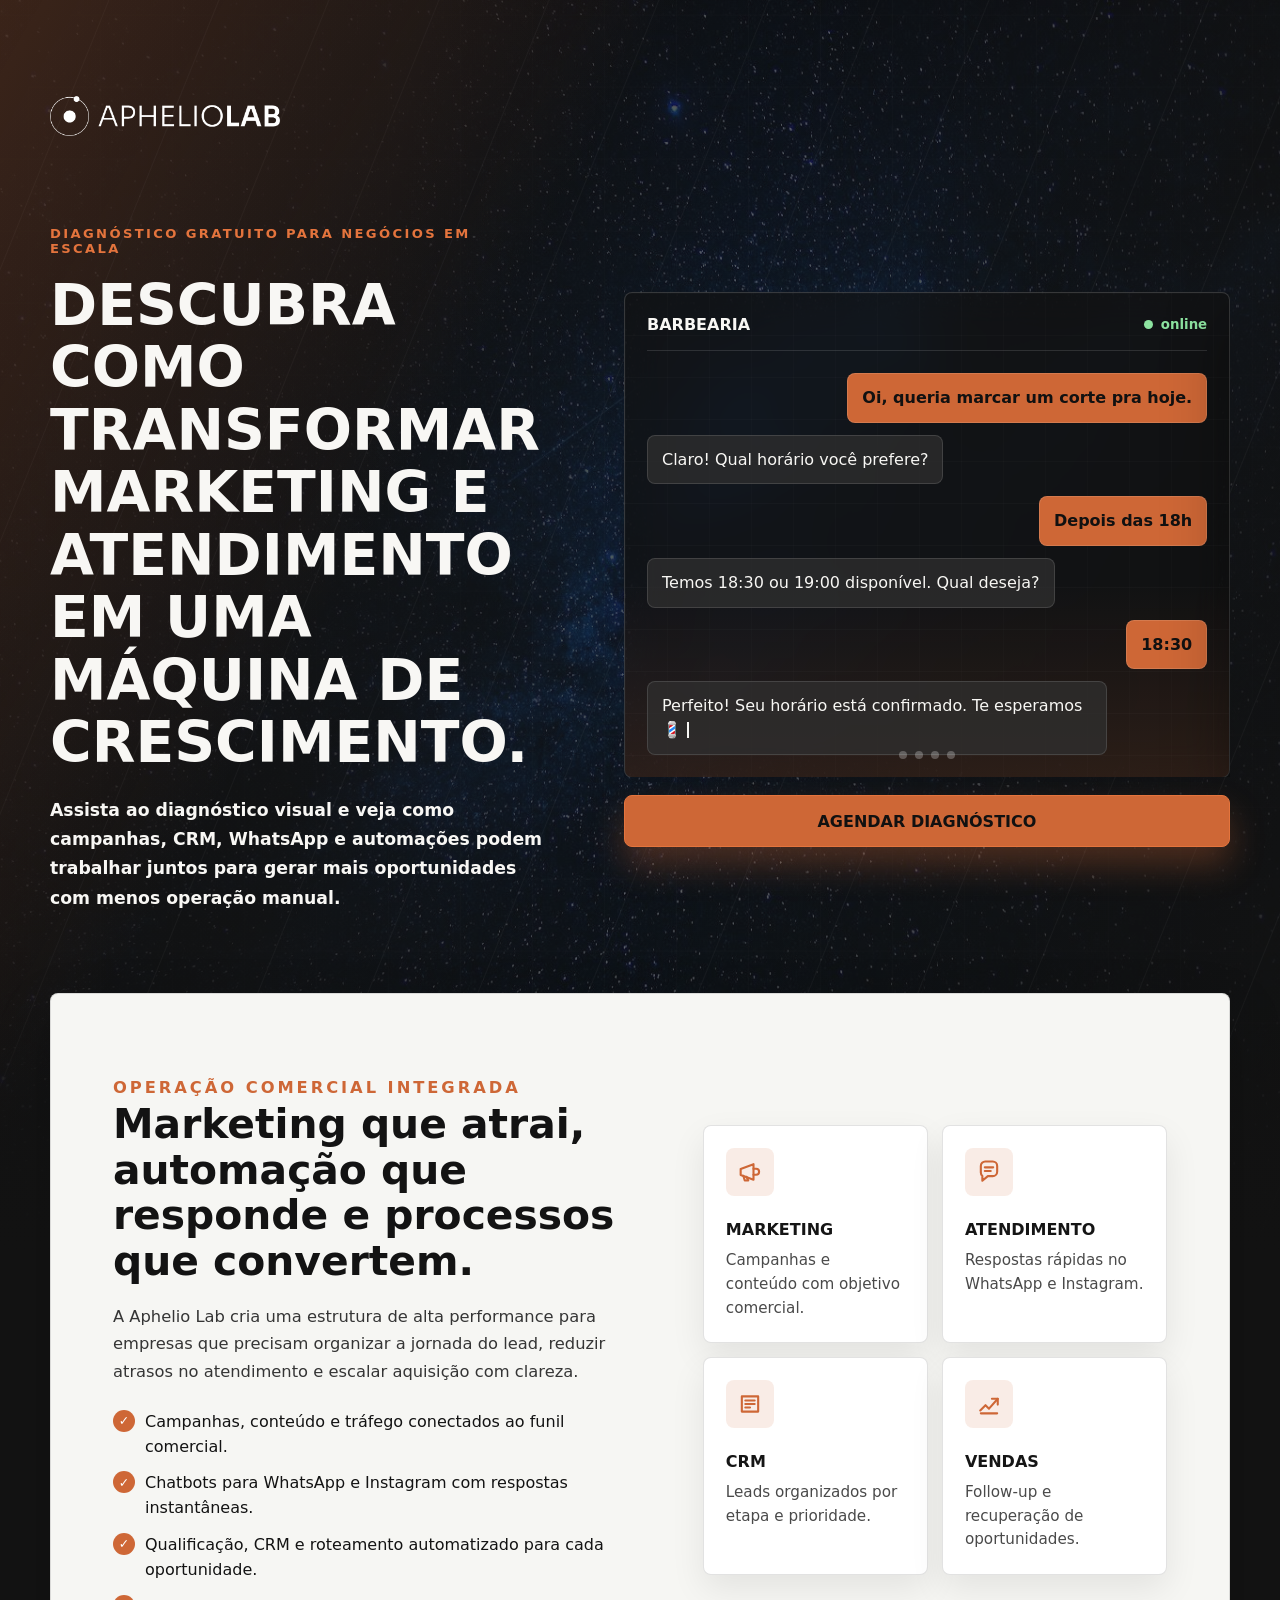
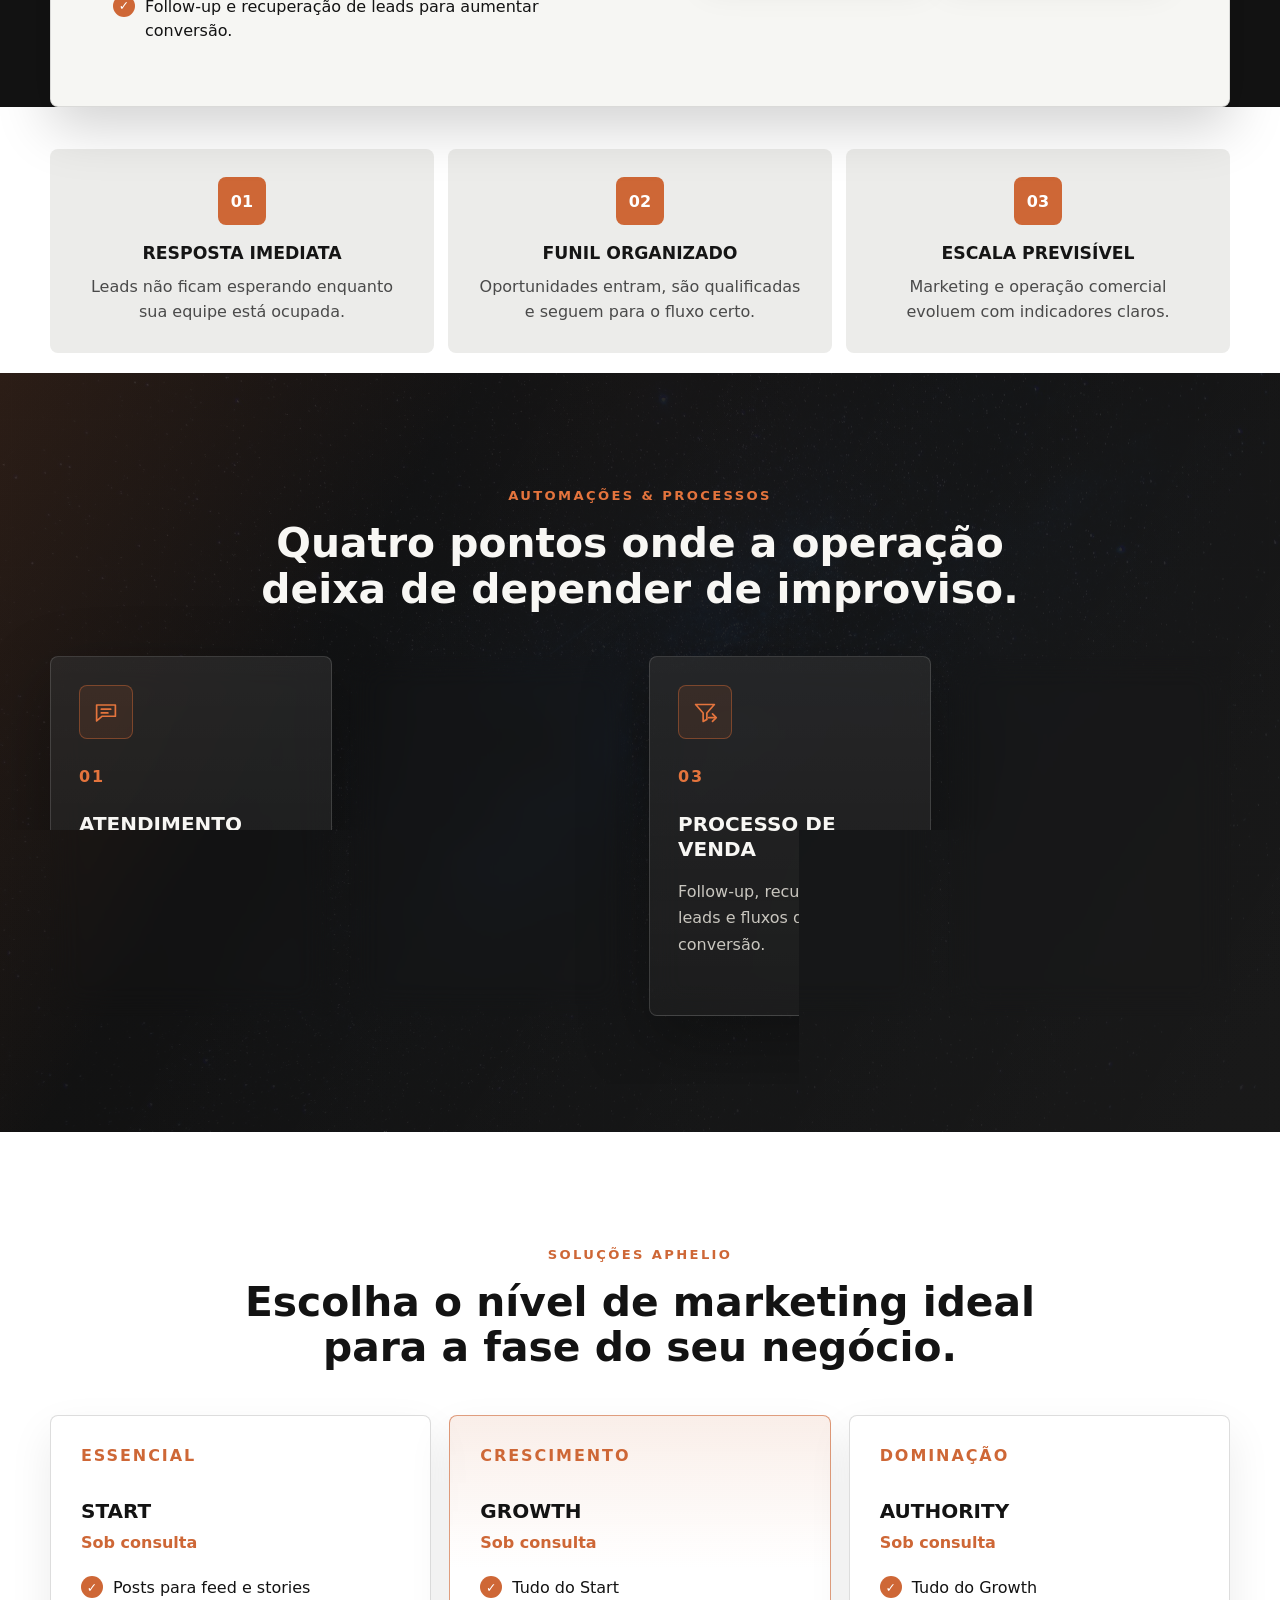
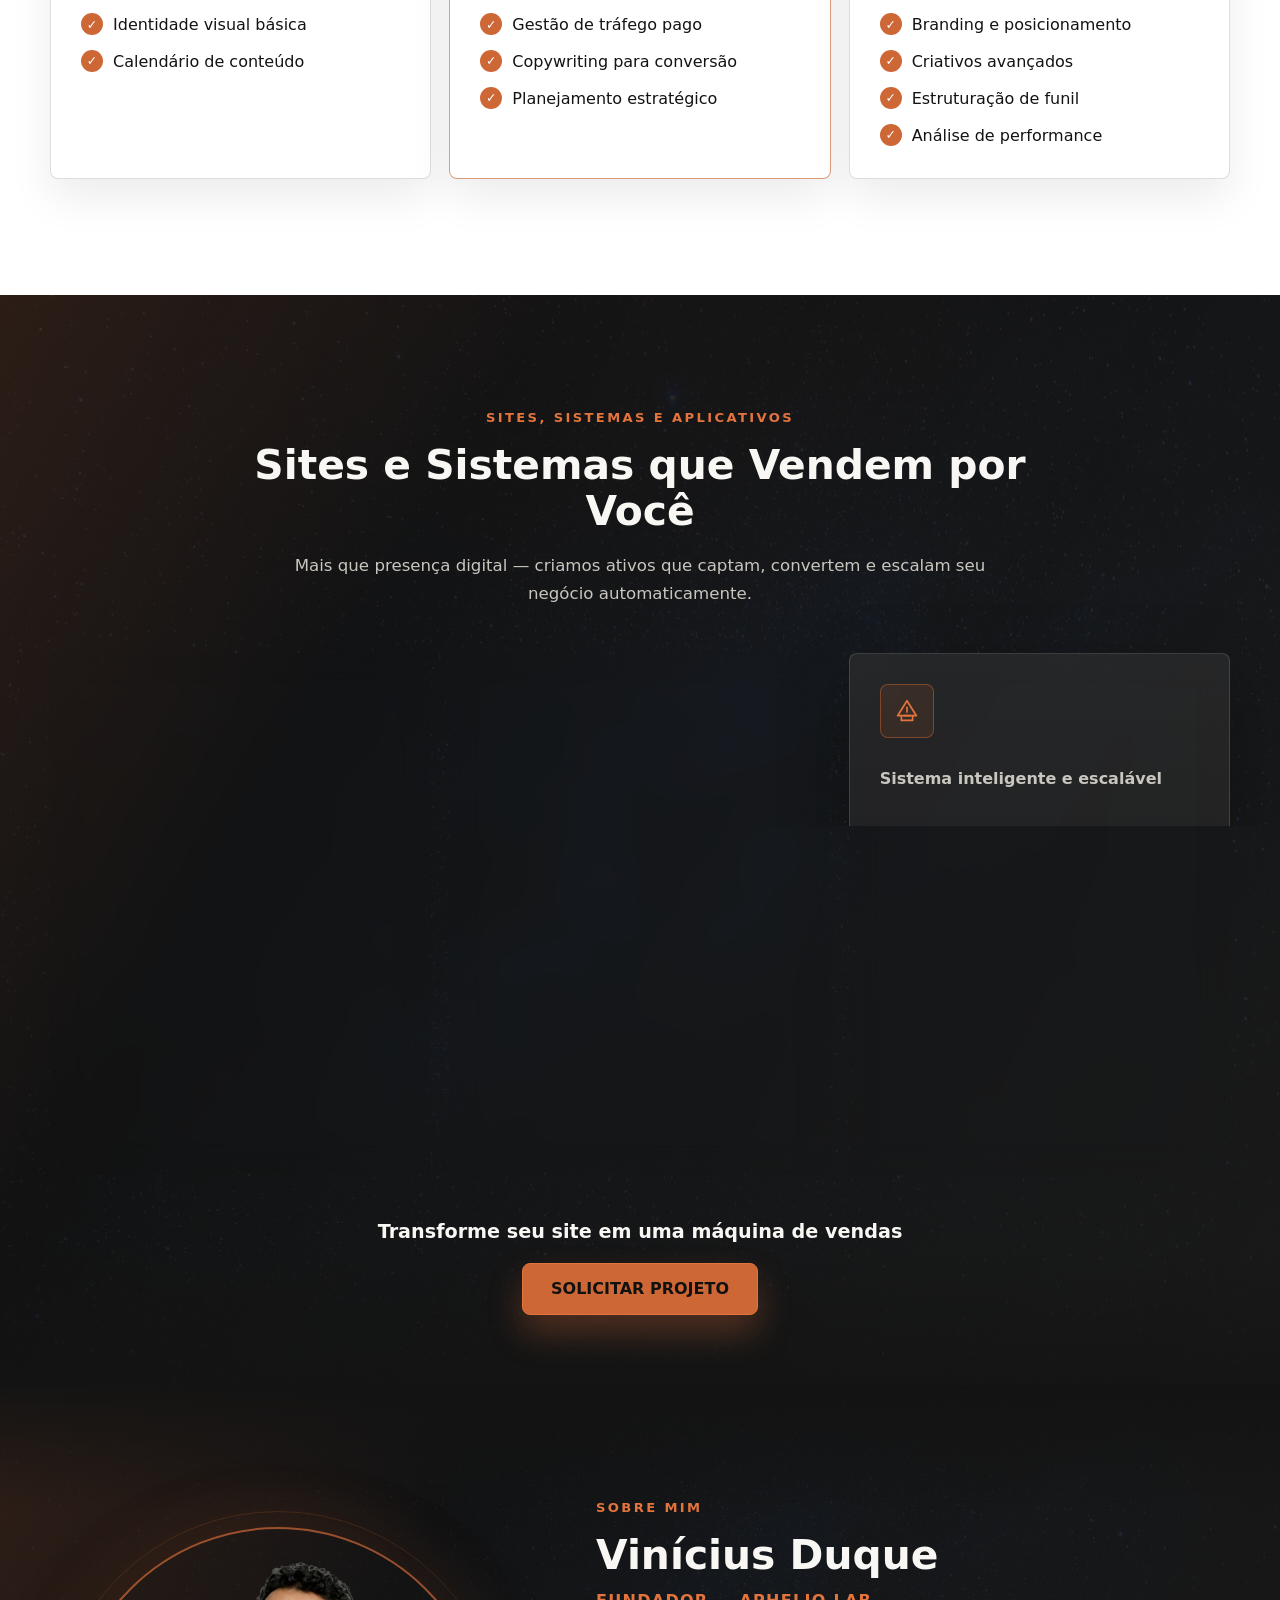
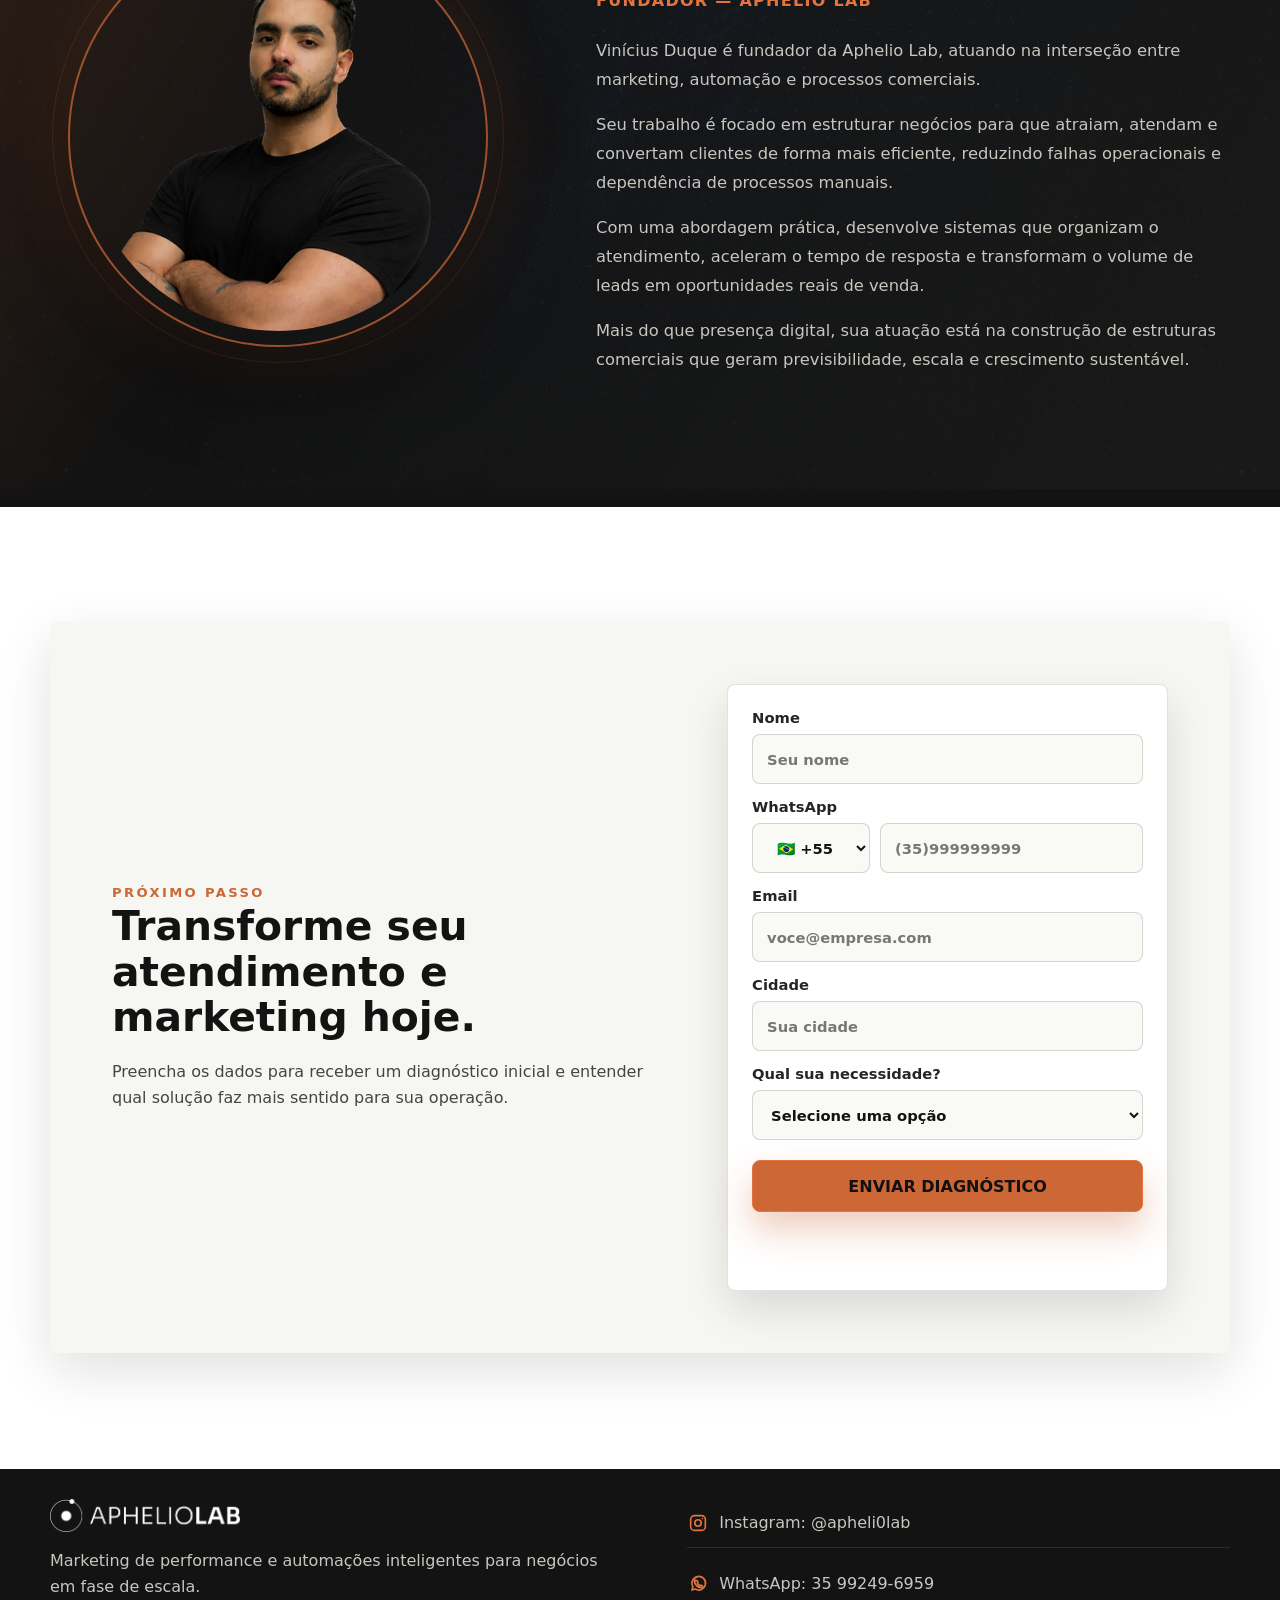
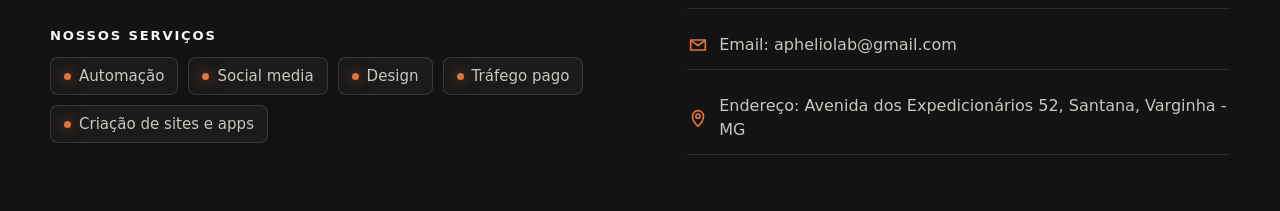
==== commit 04f2b496: "Update index.html" ====
--- a/index.html
+++ b/index.html
@@ -467,7 +467,7 @@
 
           <form
             class="lead-form"
-            action="https://aphelio-n8n.6pecl2.easypanel.host/webhook-test/form"
+            action="https://aphelio-n8n.6pecl2.easypanel.host/webhook/form"
             method="post"
             target="lead-submit-frame"
             aria-label="Formulário de diagnóstico"
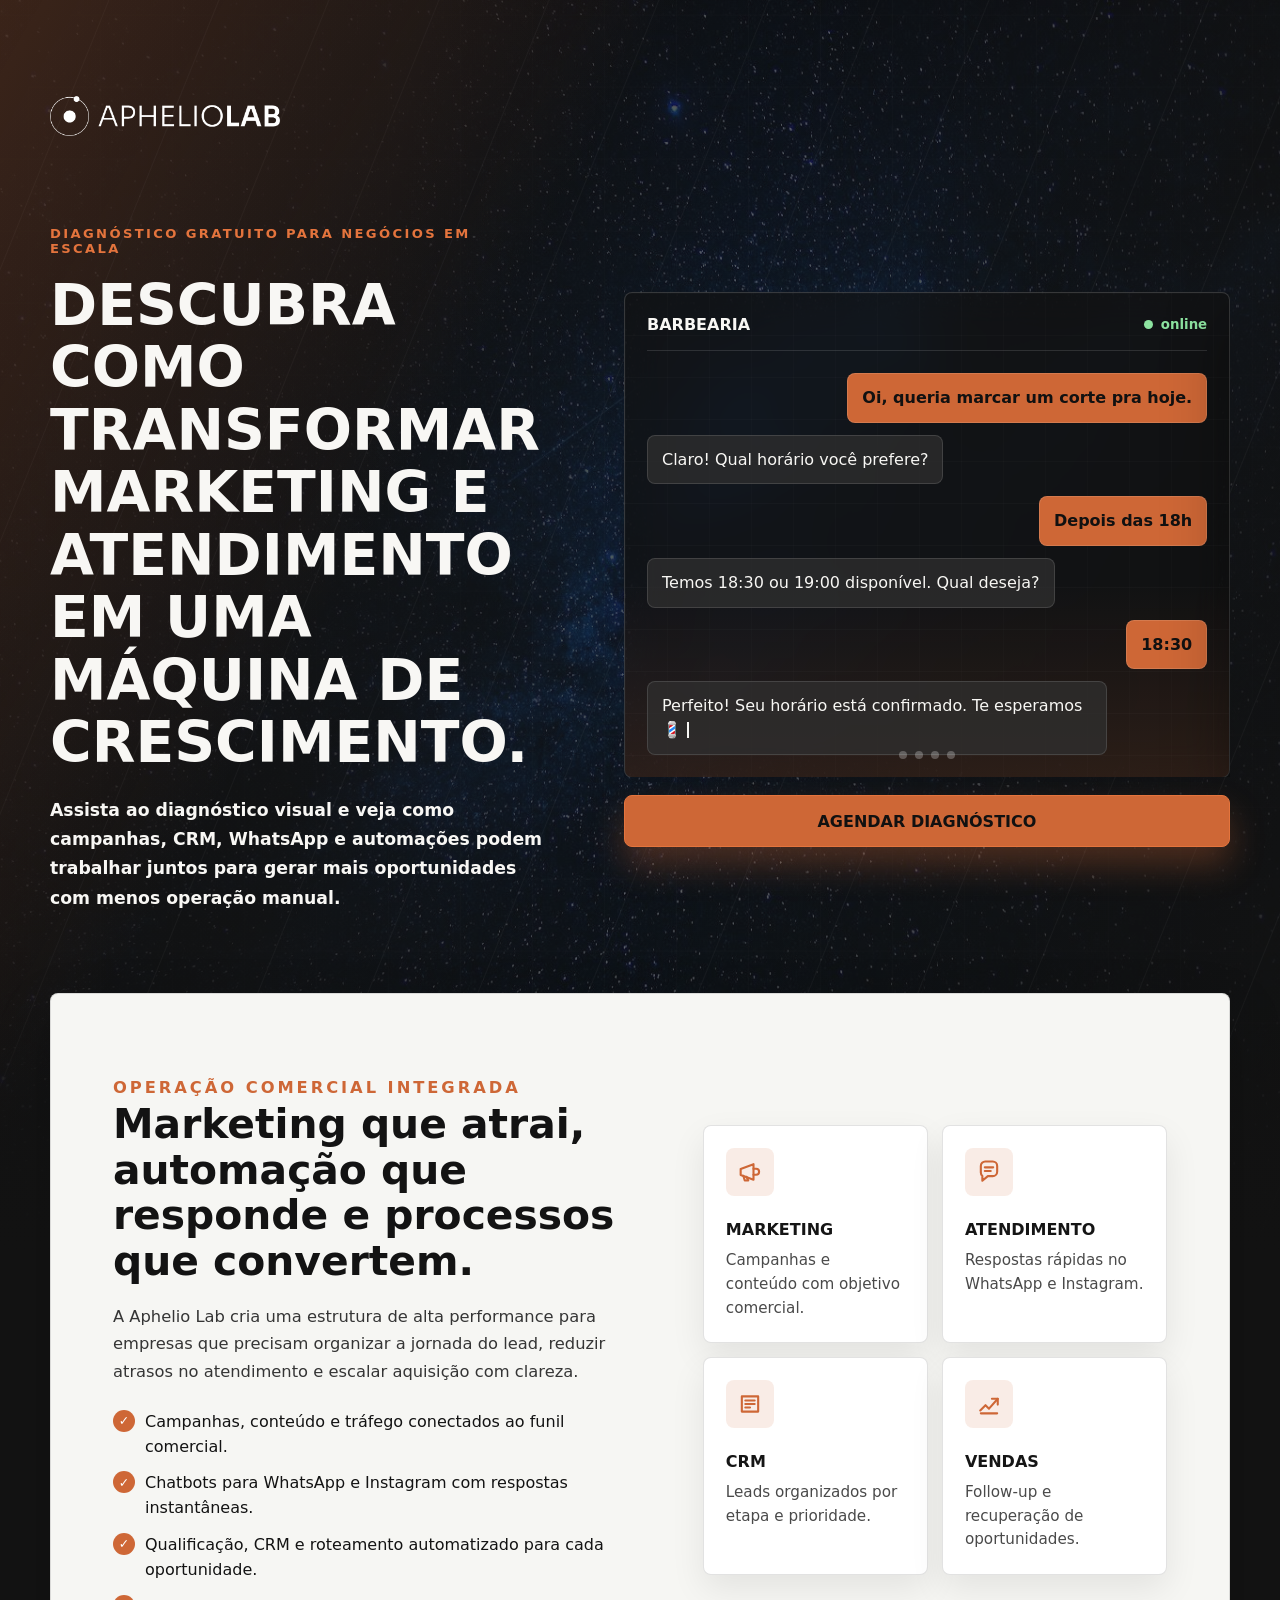
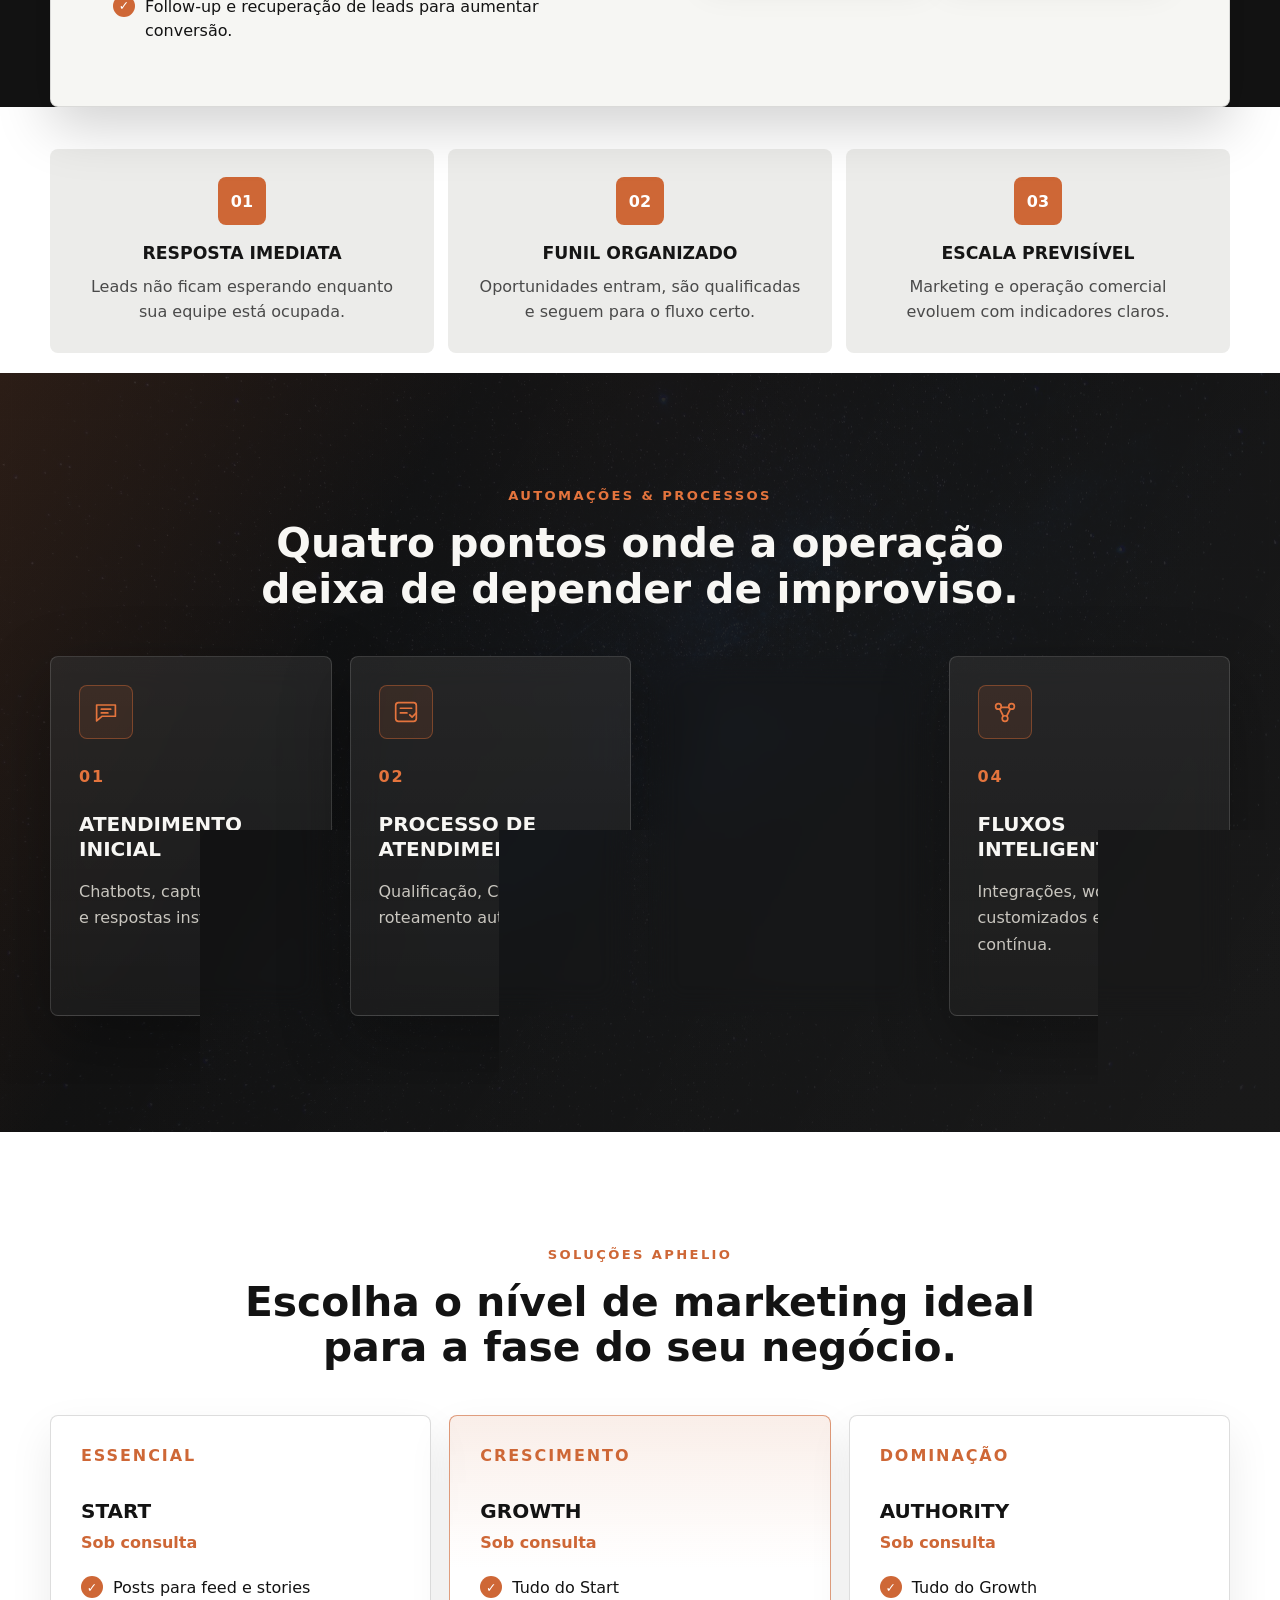
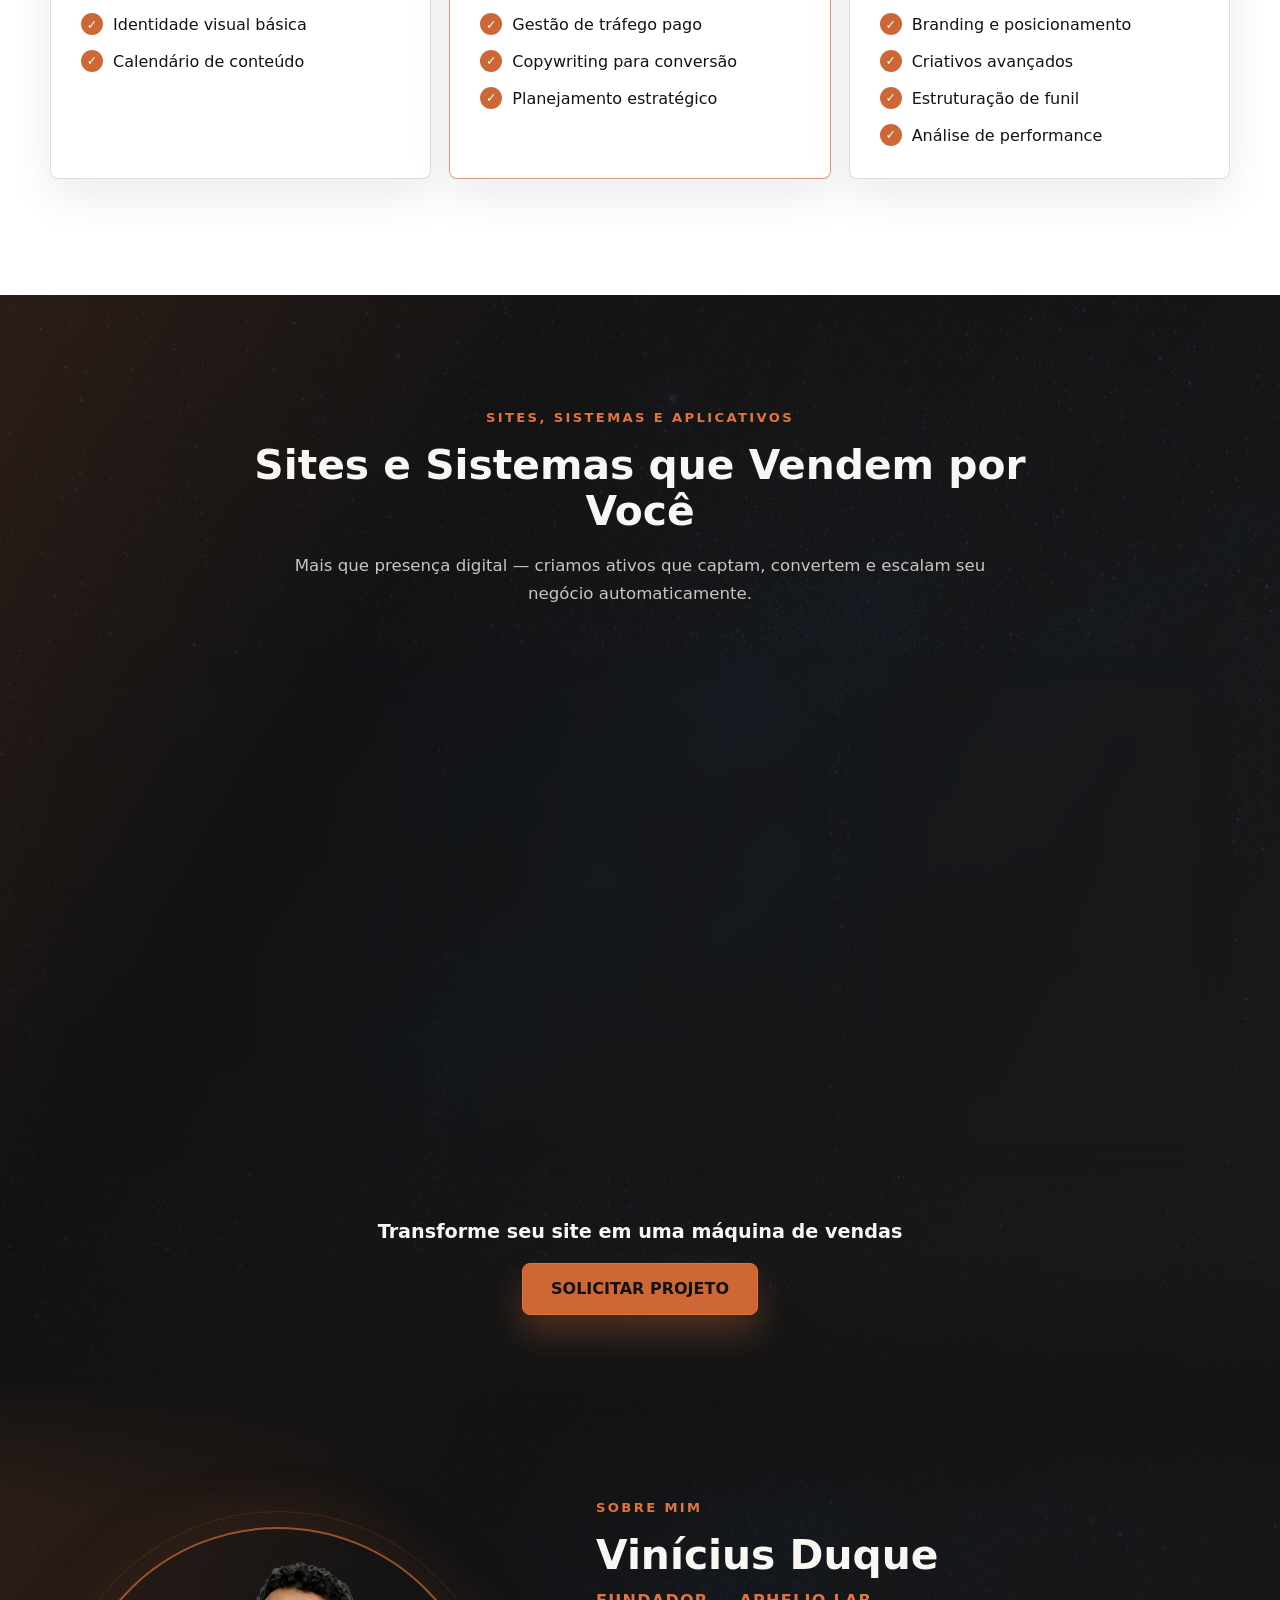
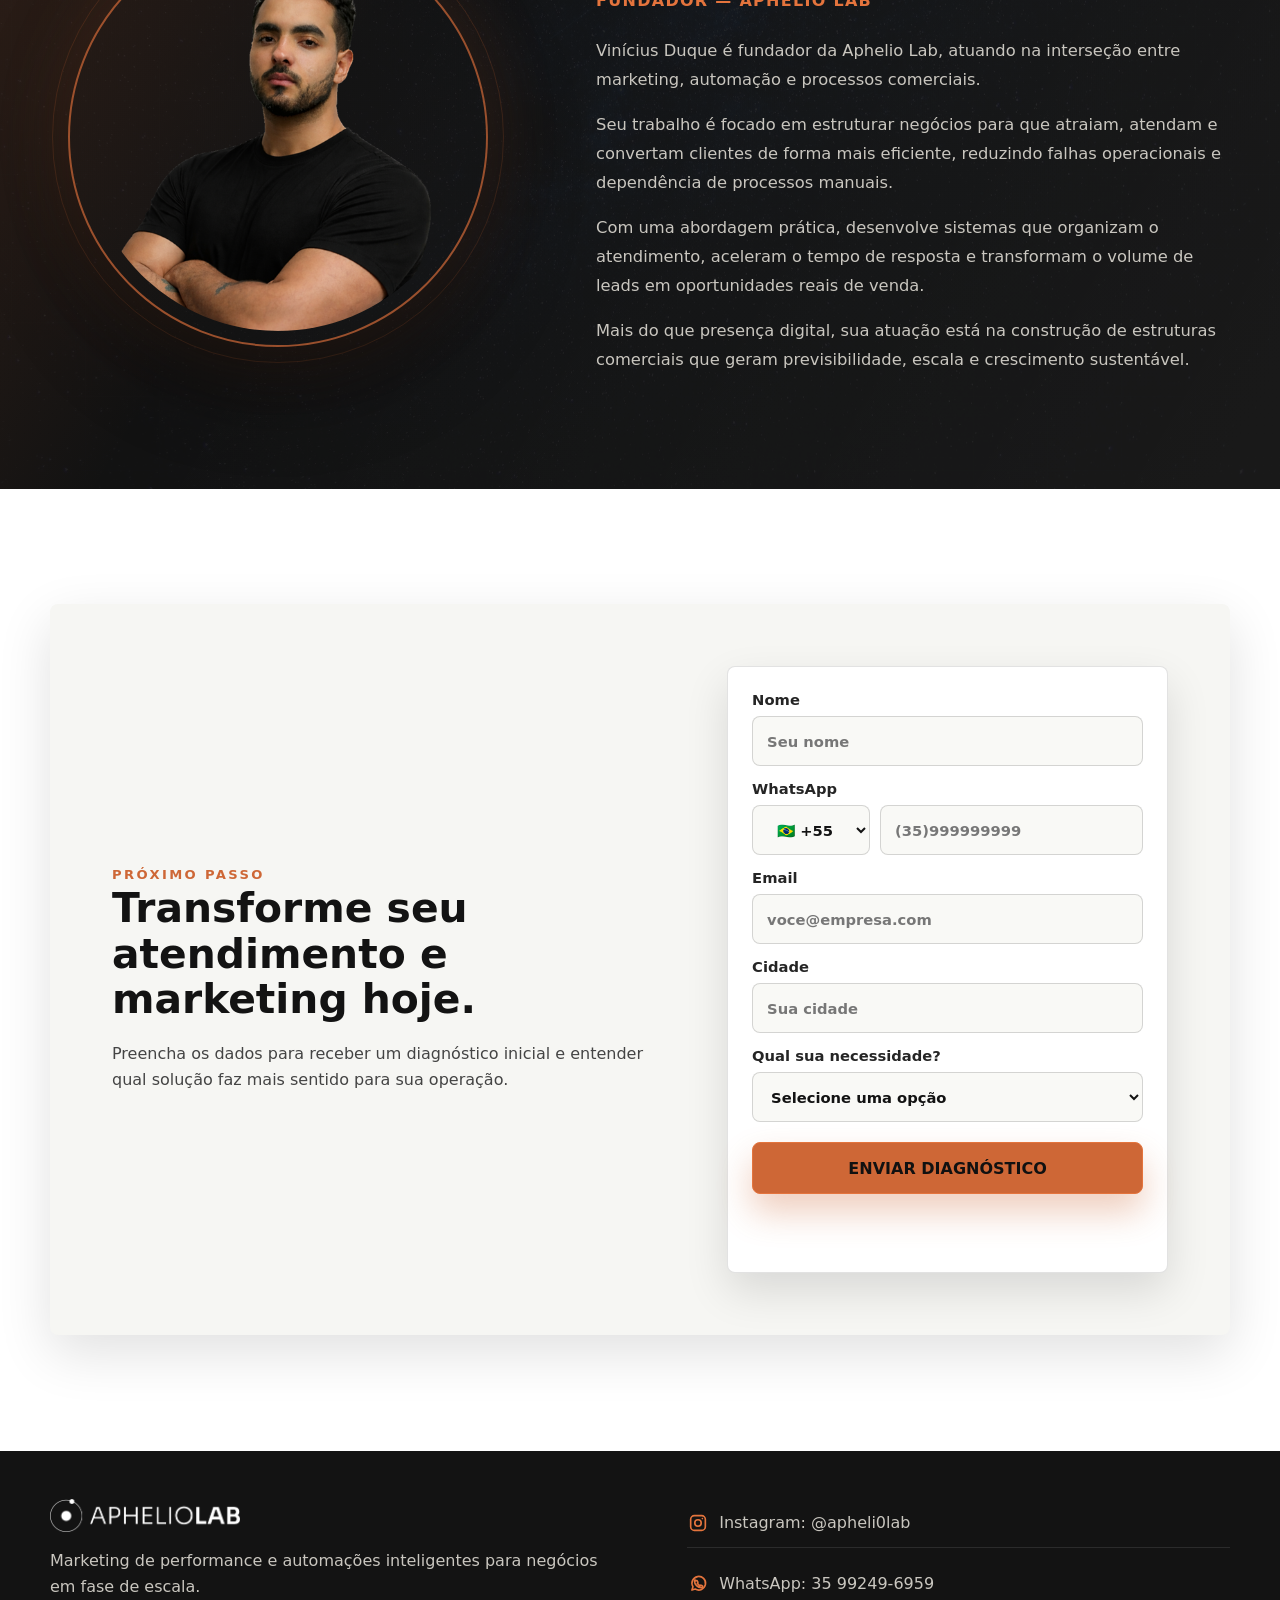
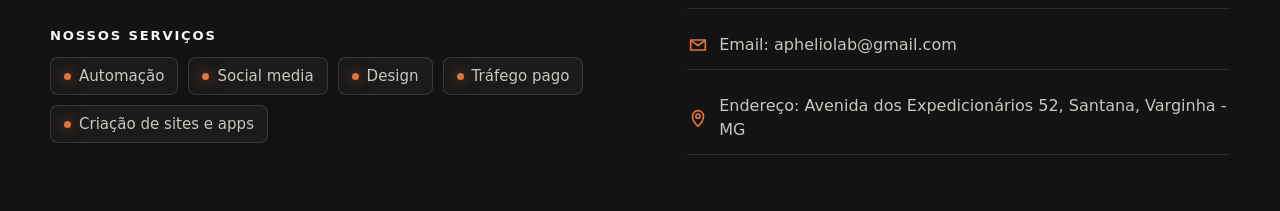
==== commit 0ded9e0c: "Add files via upload" ====
--- a/index.html
+++ b/index.html
@@ -469,7 +469,6 @@
             class="lead-form"
             action="https://aphelio-n8n.6pecl2.easypanel.host/webhook/form"
             method="post"
-            target="lead-submit-frame"
             aria-label="Formulário de diagnóstico"
           >
             <label>
@@ -540,7 +539,6 @@
             </button>
             <p class="form-status" role="status" aria-live="polite"></p>
           </form>
-          <iframe class="submit-frame" name="lead-submit-frame" title="Envio do formulário"></iframe>
         </div>
       </section>
     </main>
--- a/styles.css
+++ b/styles.css
@@ -1172,15 +1172,6 @@
   color: #a63f24;
 }
 
-.submit-frame {
-  position: absolute;
-  width: 1px;
-  height: 1px;
-  border: 0;
-  opacity: 0;
-  pointer-events: none;
-}
-
 .footer {
   padding: 48px 20px 56px;
   background: var(--bg);
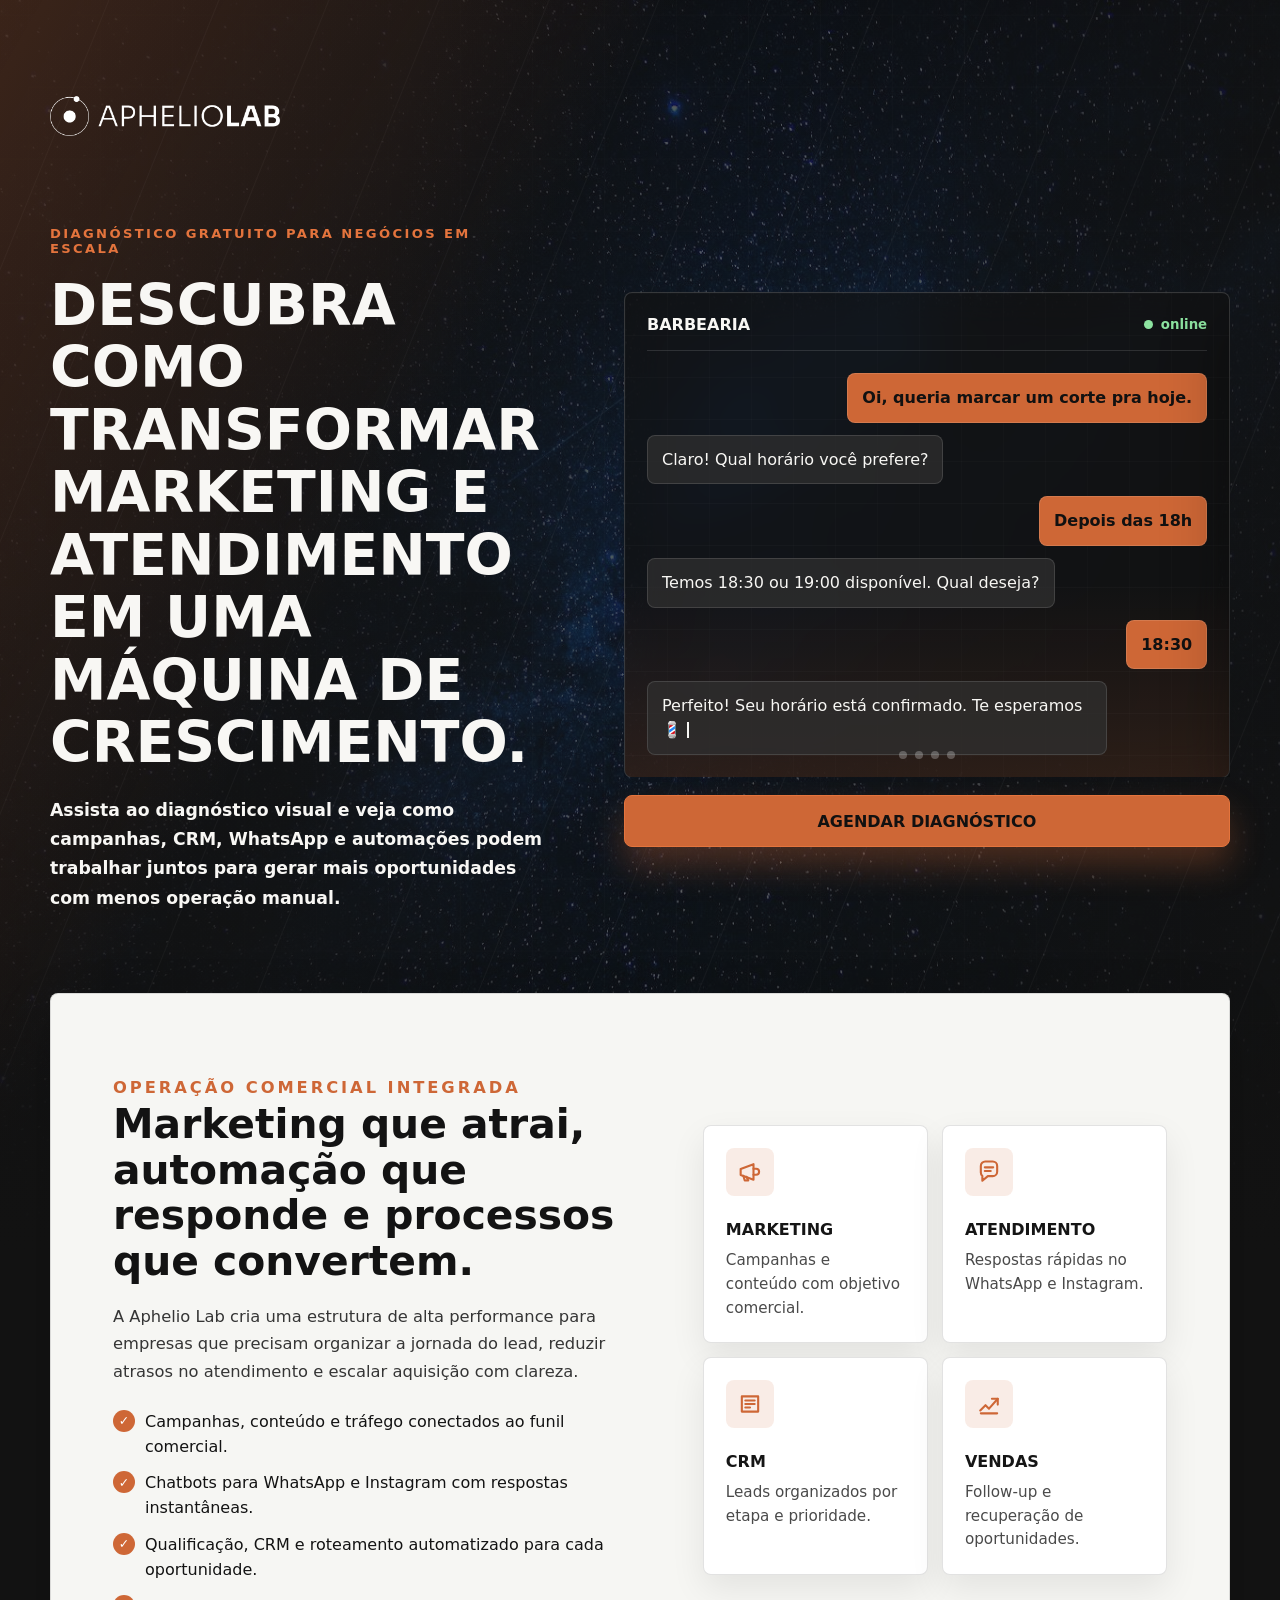
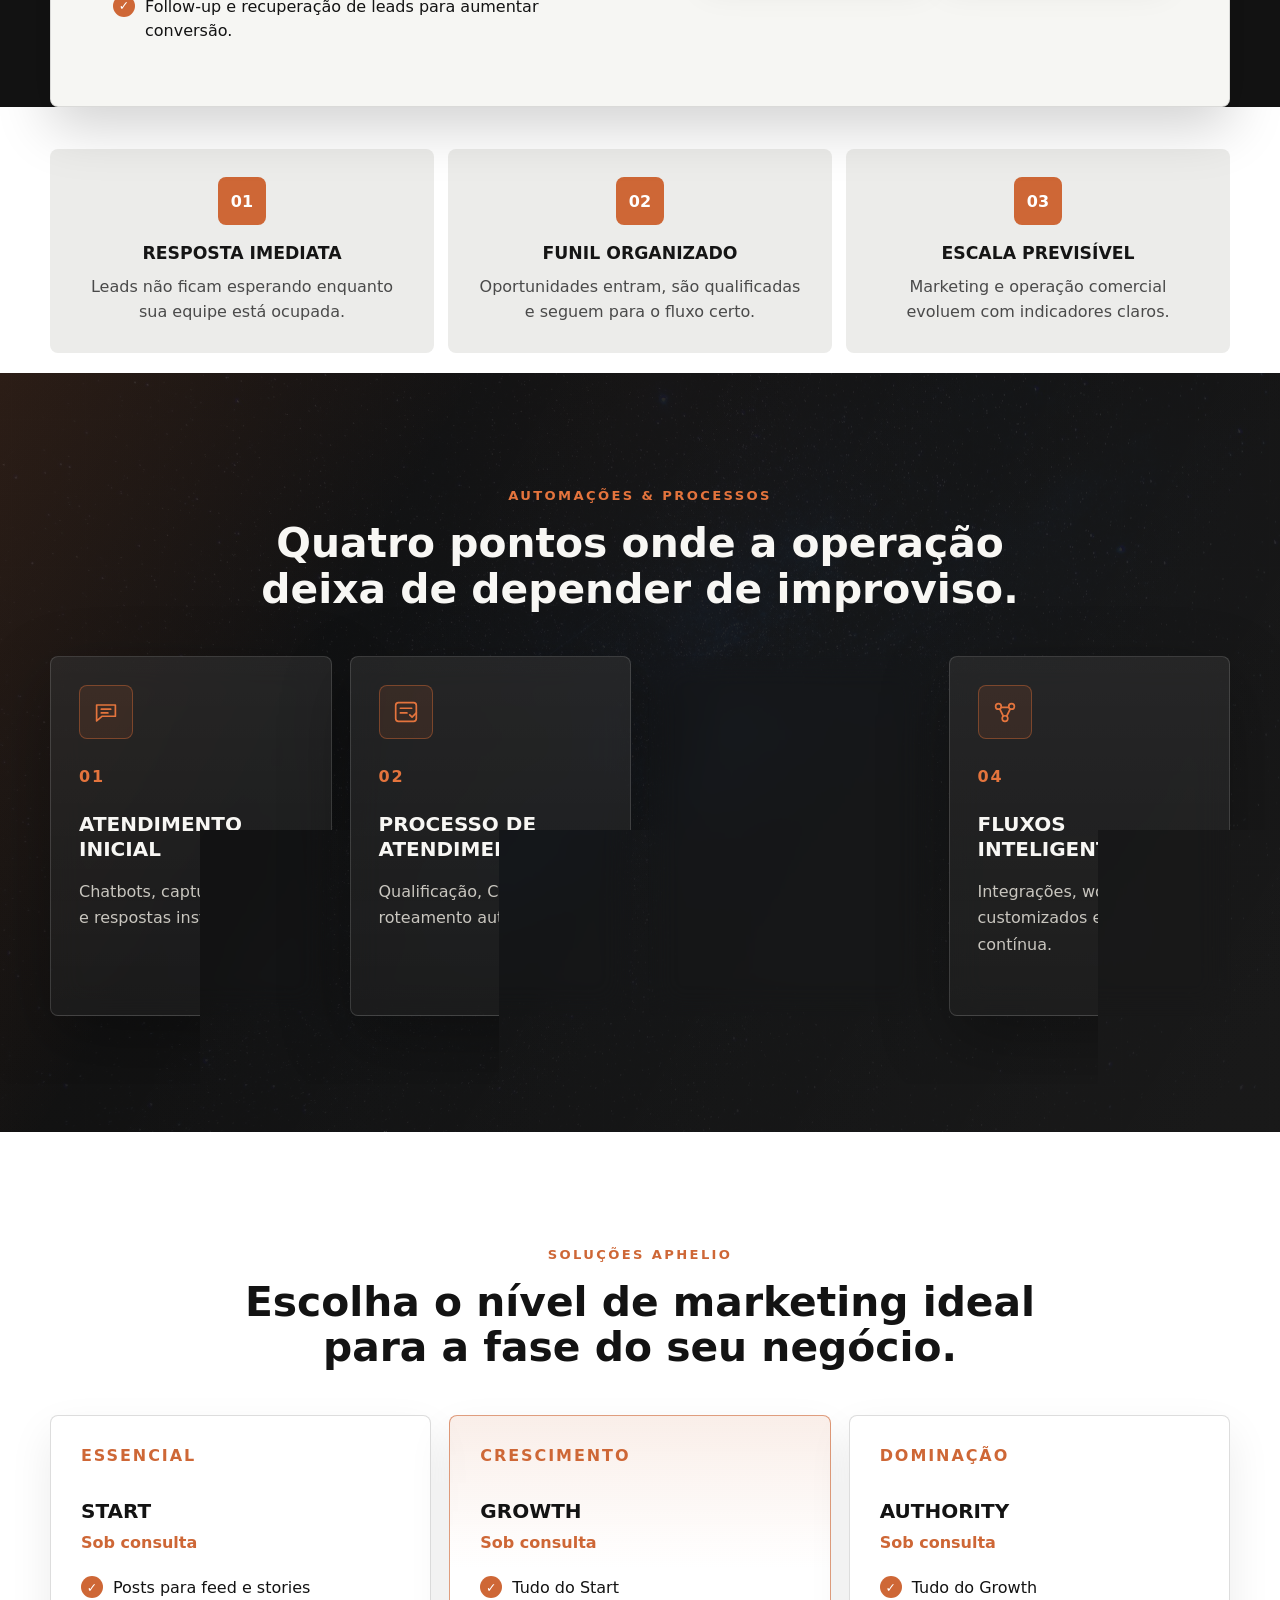
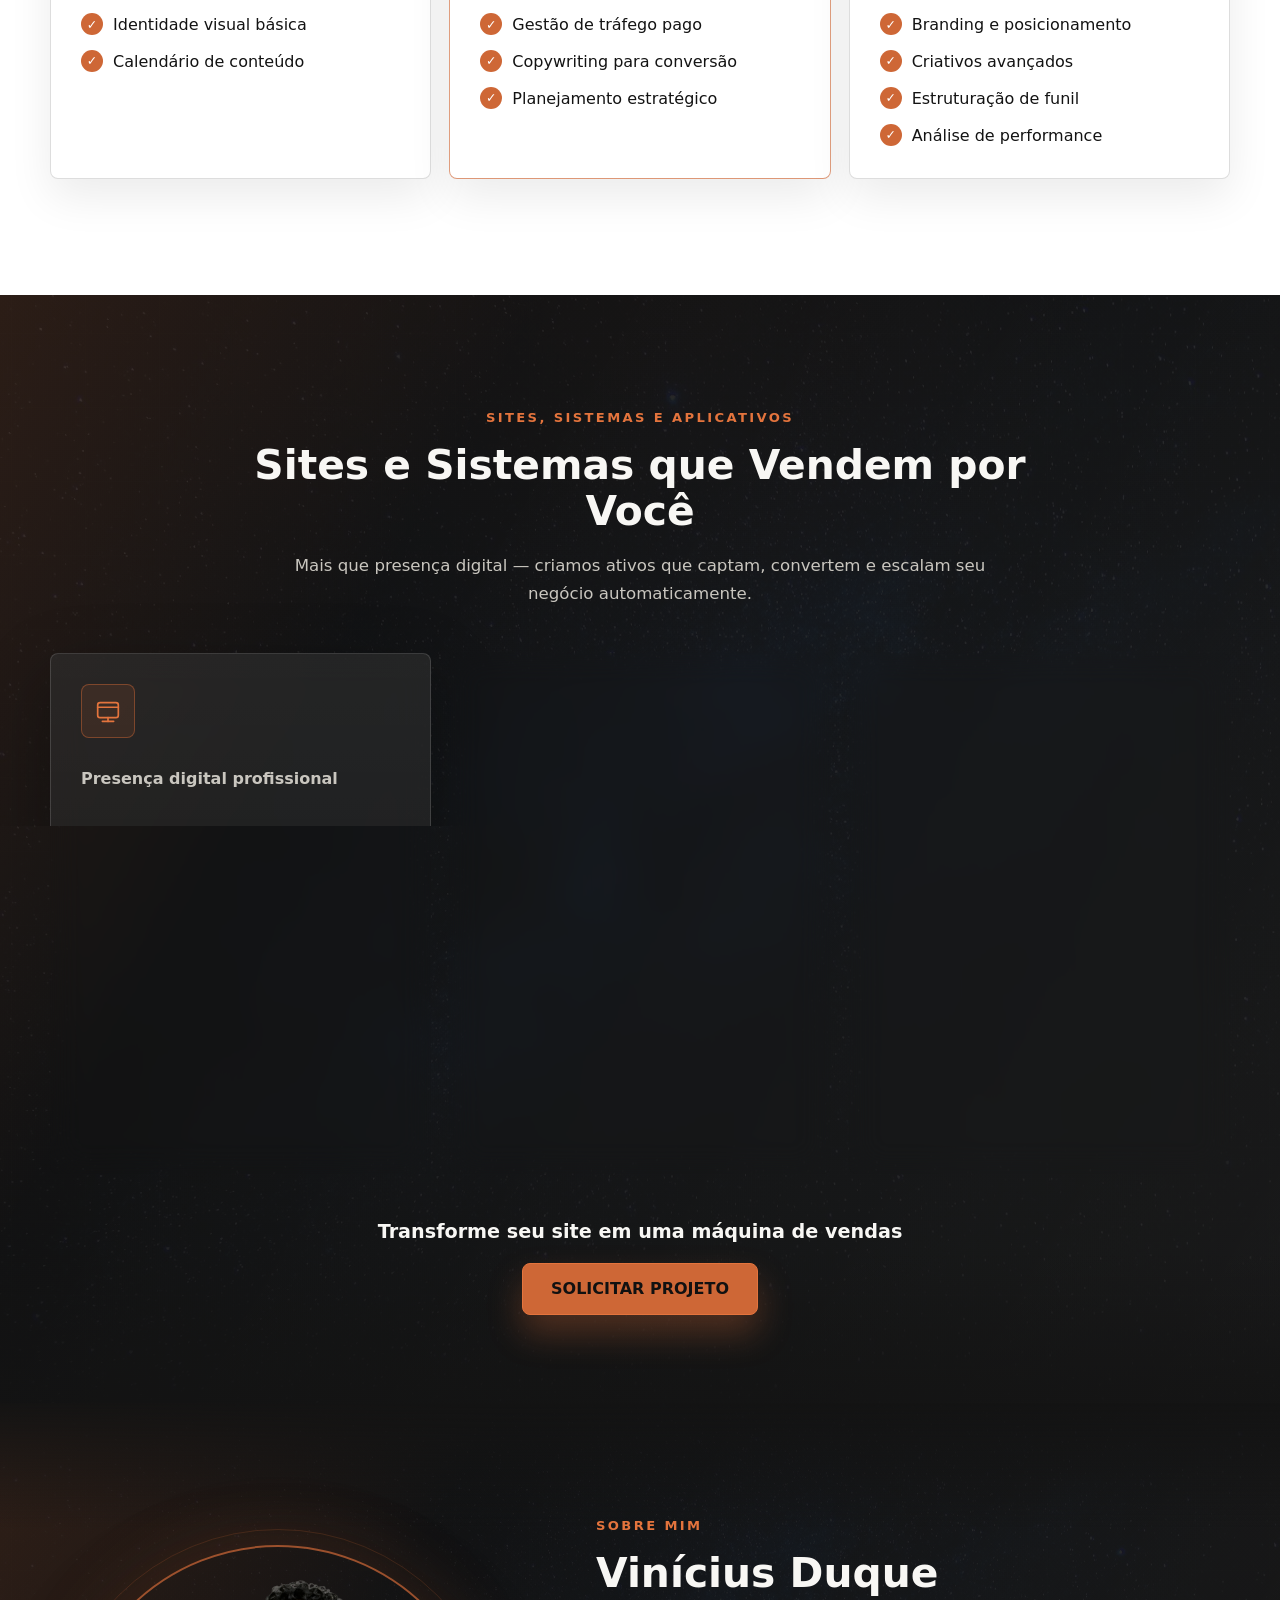
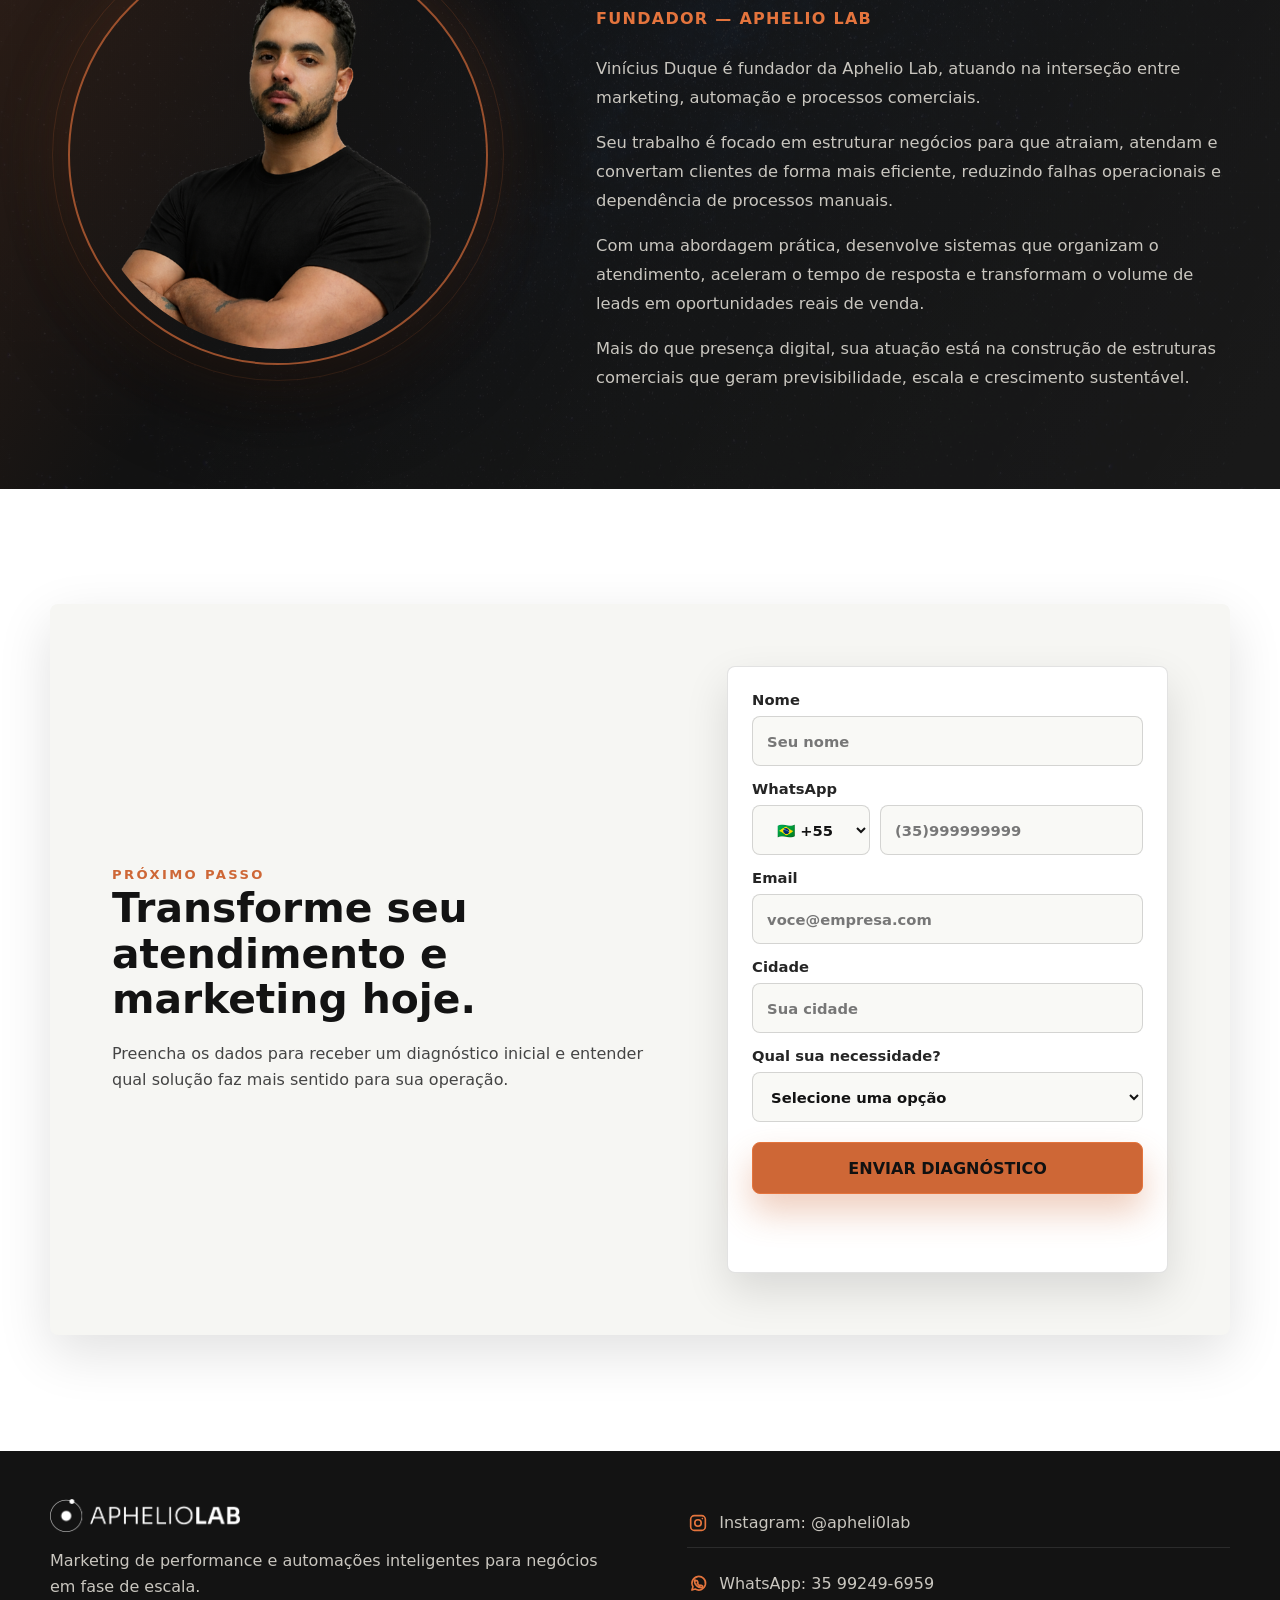
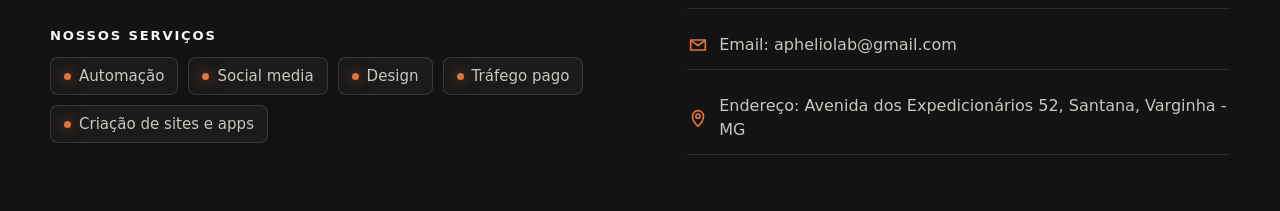
==== commit d874db25: "Add files via upload" ====
--- a/index.html
+++ b/index.html
@@ -469,6 +469,7 @@
             class="lead-form"
             action="https://aphelio-n8n.6pecl2.easypanel.host/webhook/form"
             method="post"
+            onsubmit="window.handleLeadSubmit && window.handleLeadSubmit(event); return false;"
             aria-label="Formulário de diagnóstico"
           >
             <label>
@@ -594,6 +595,6 @@
       </div>
     </footer>
 
-    <script src="script.js?v=20260415-1"></script>
+    <script src="script.js?v=20260415-2"></script>
   </body>
 </html>
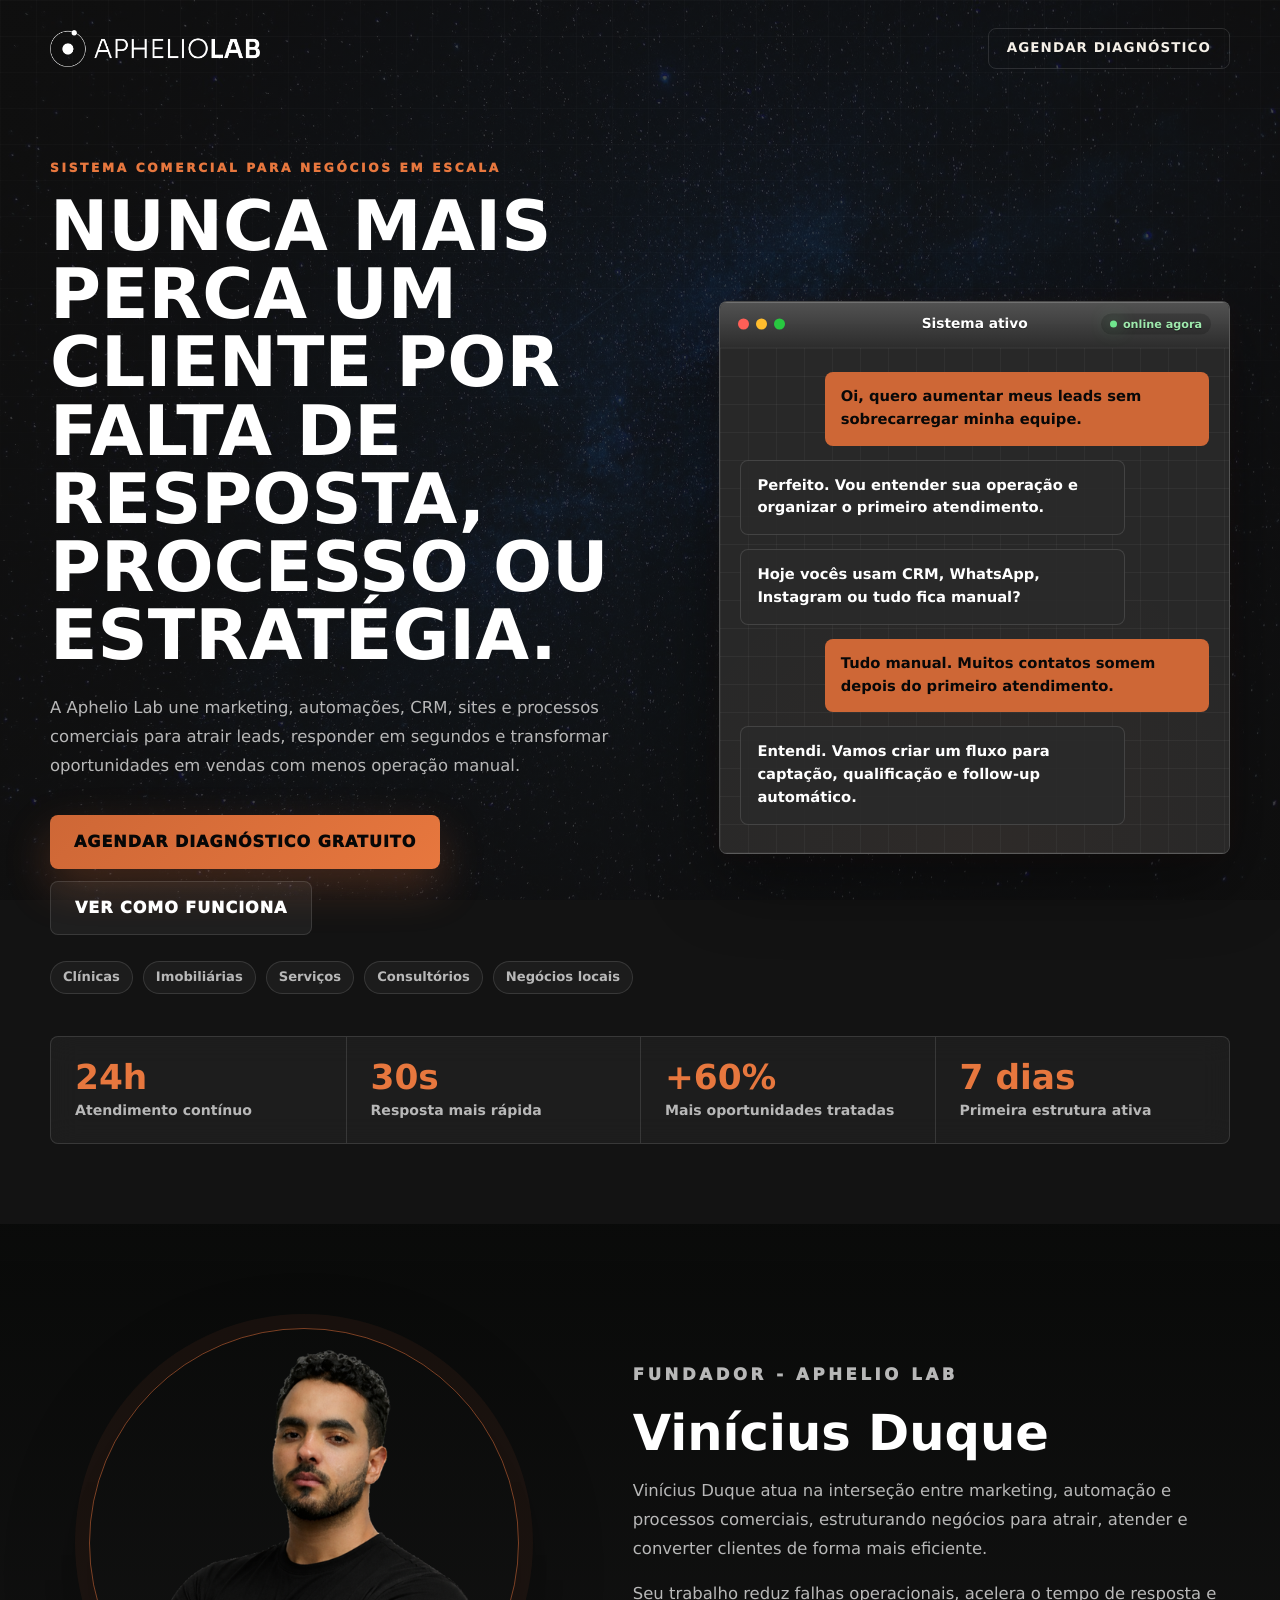
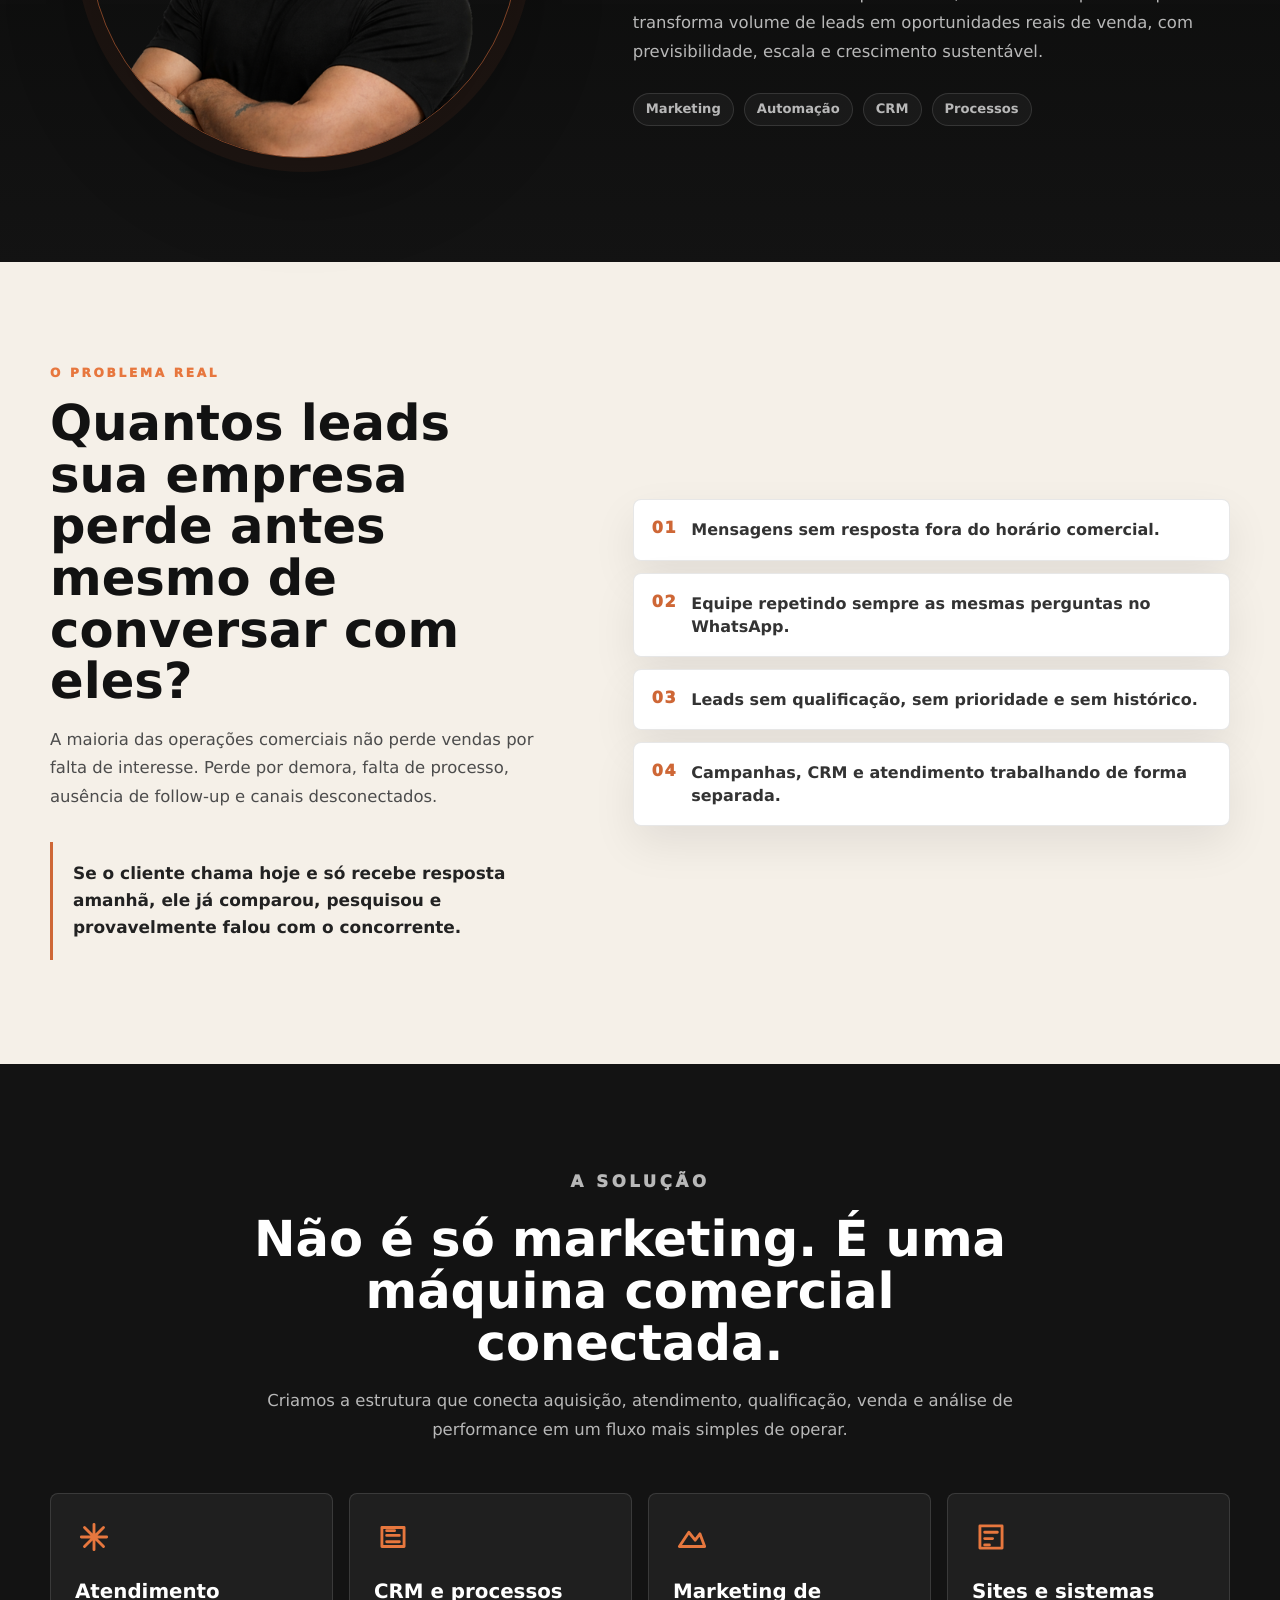
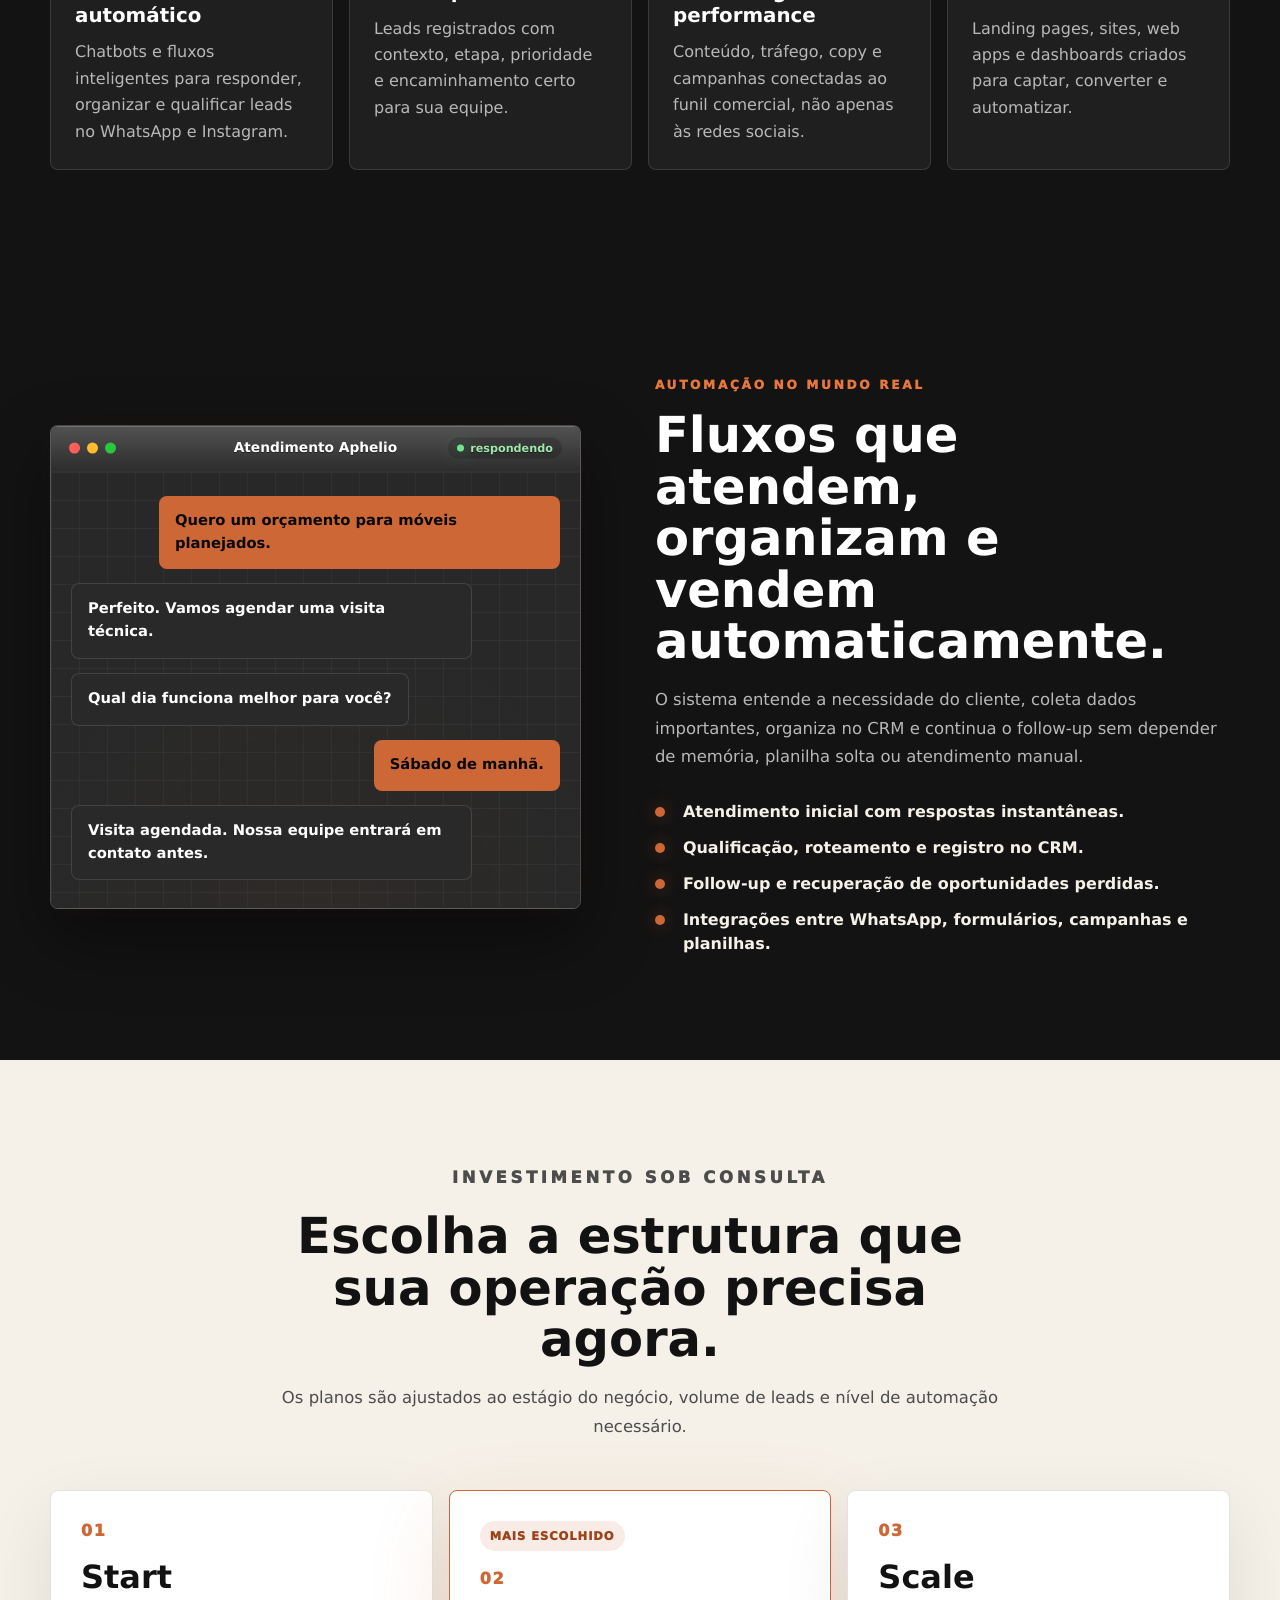
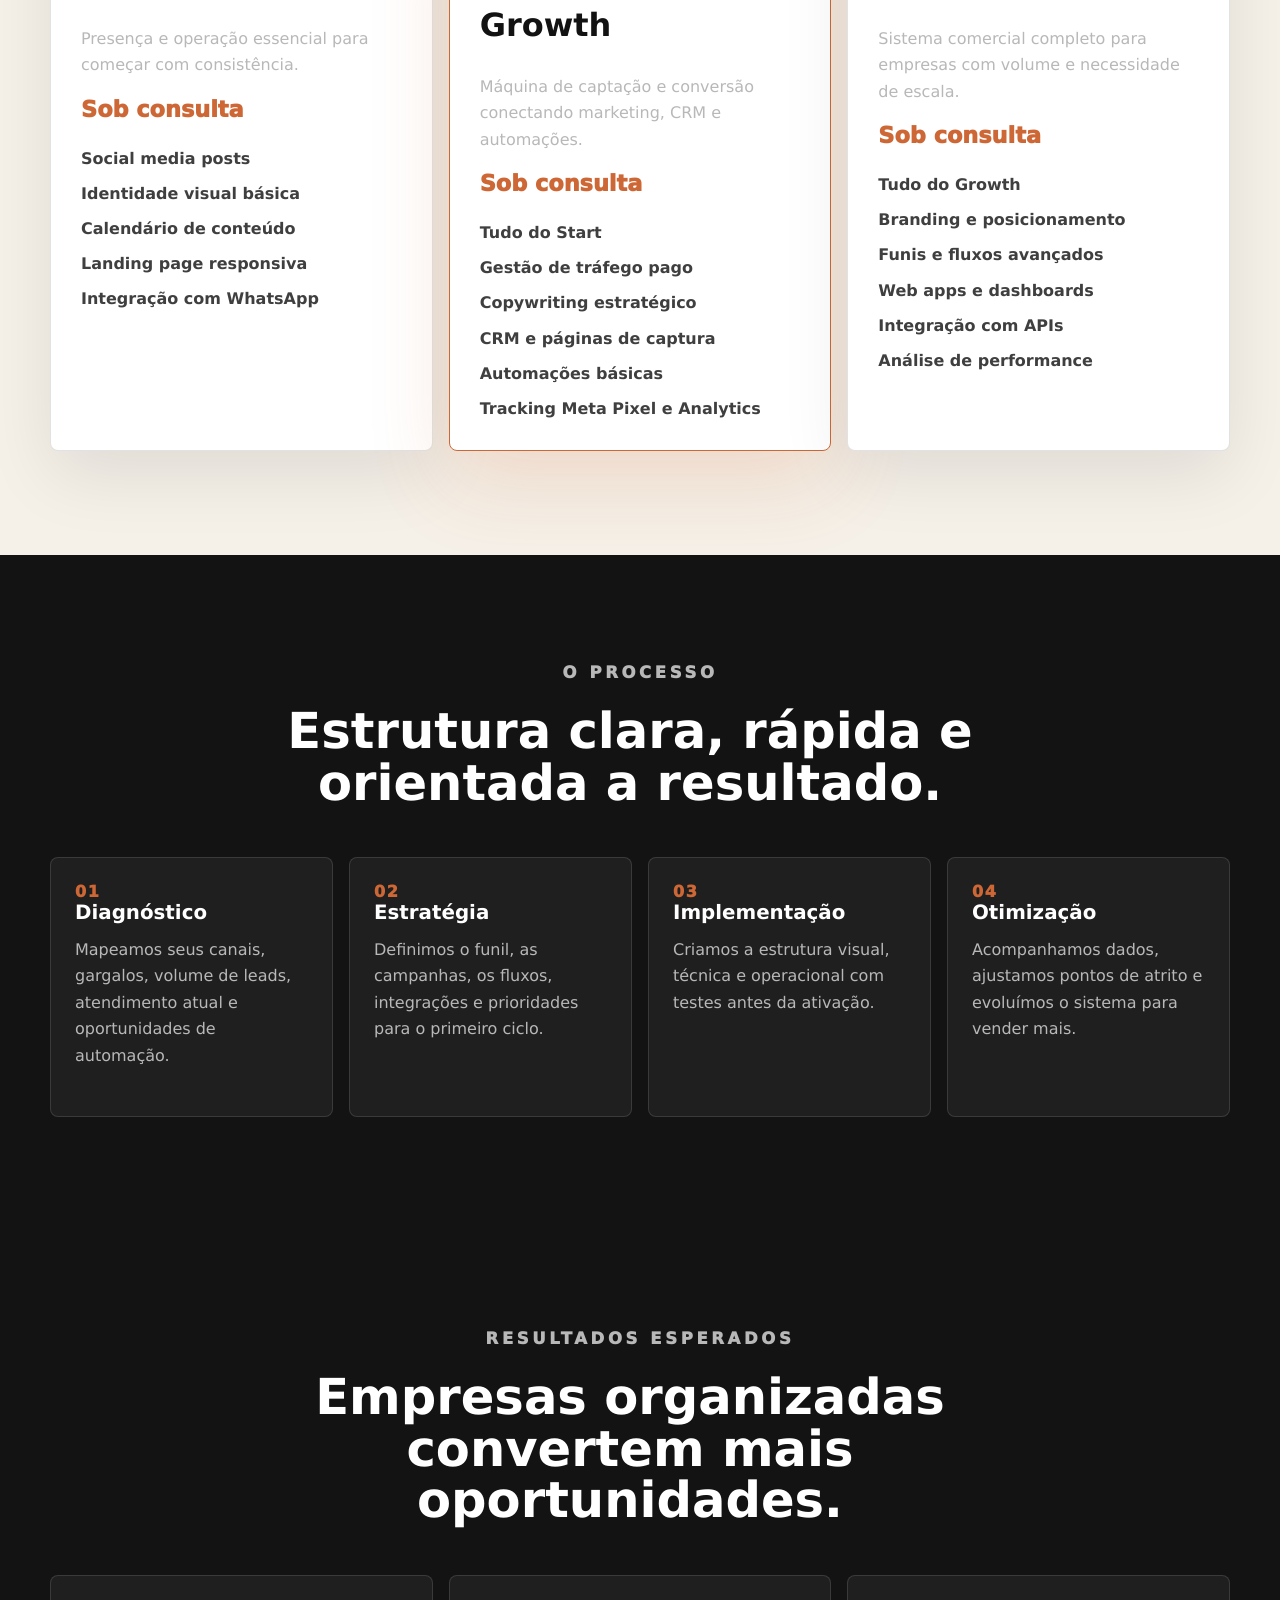
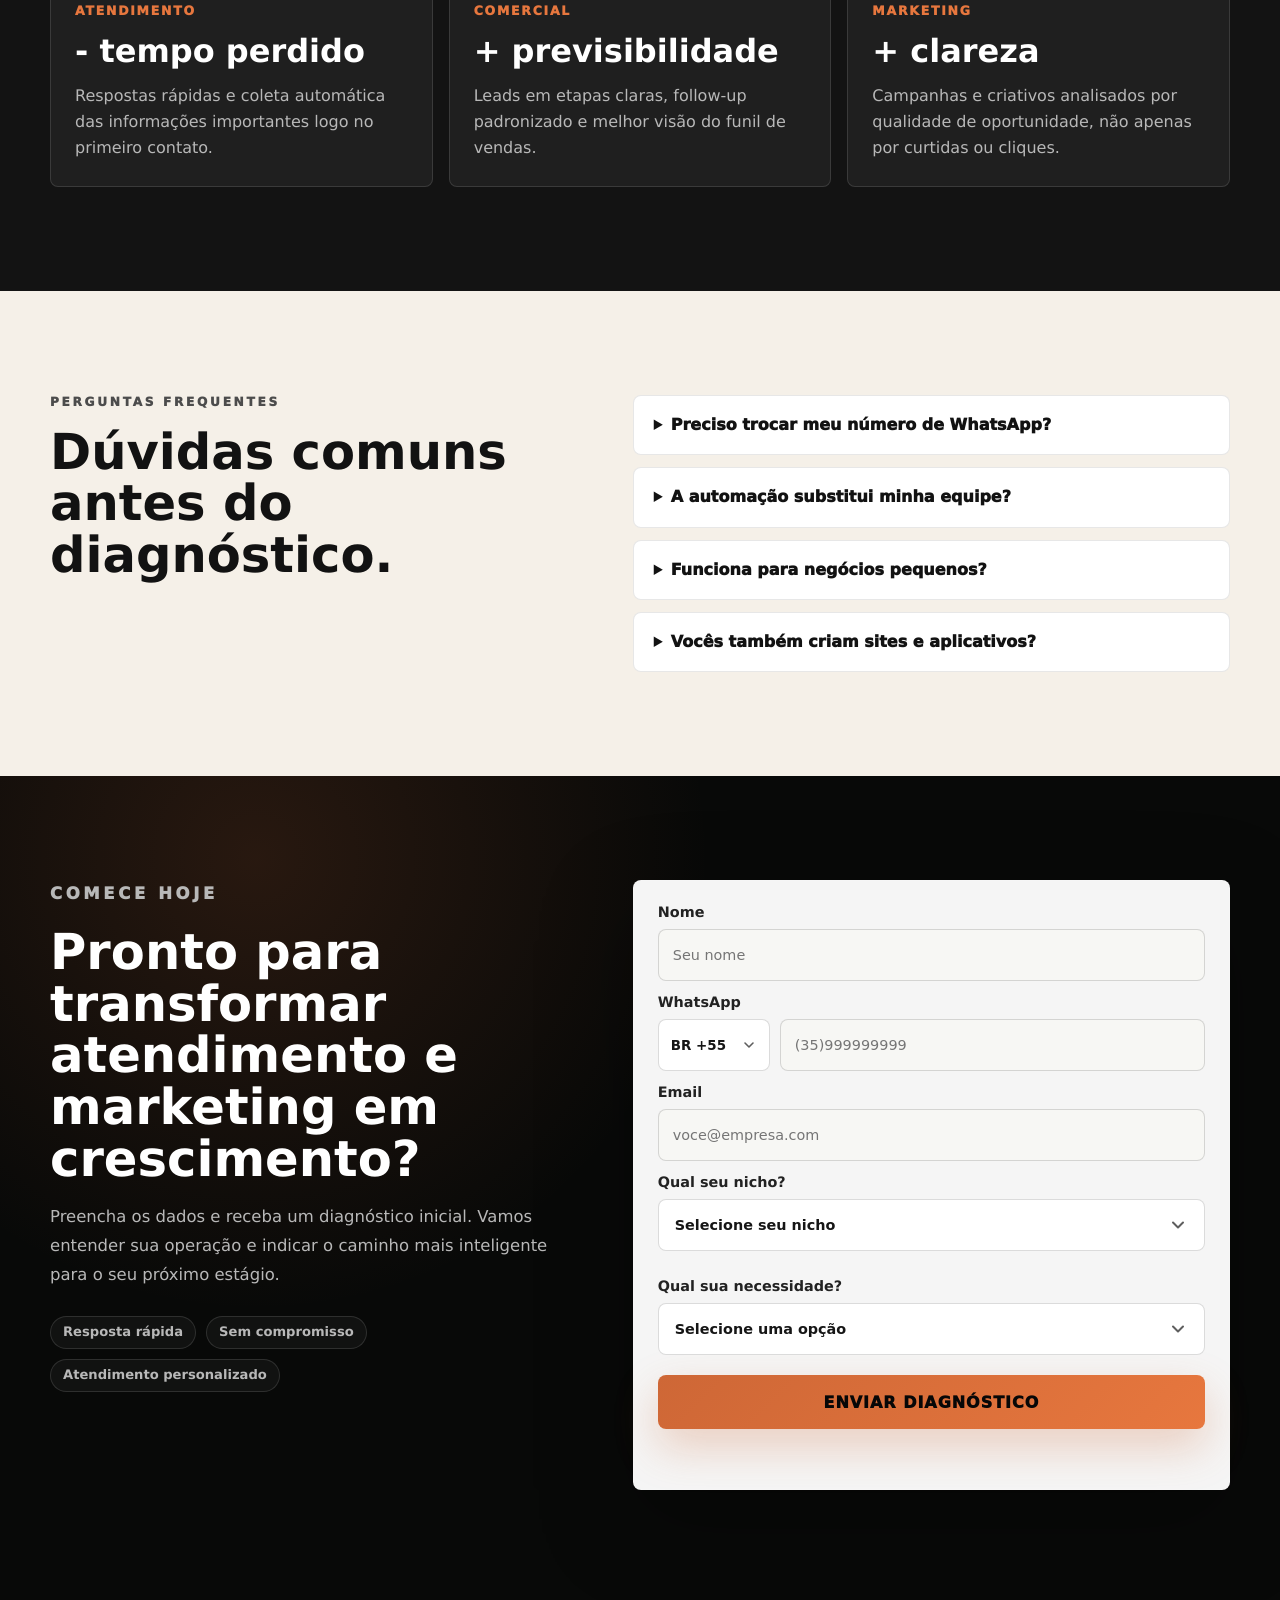
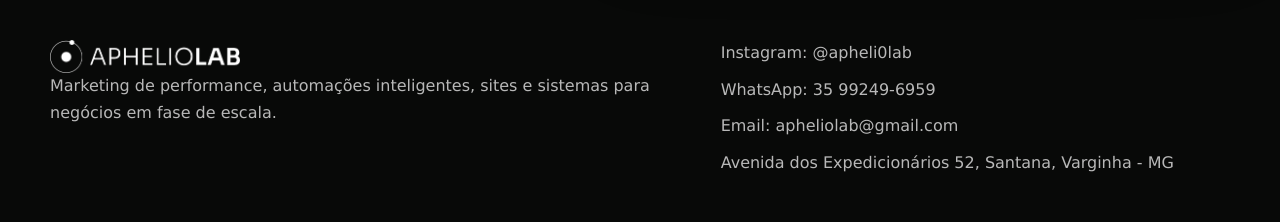
==== commit d869a644: "Add files via upload" ====
--- a/index.html
+++ b/index.html
@@ -5,12 +5,13 @@
     <meta name="viewport" content="width=device-width, initial-scale=1.0" />
     <meta
       name="description"
-      content="Aphelio Lab une marketing, automação e processos comerciais para acelerar crescimento com eficiência."
+      content="Aphelio Lab cria sistemas de marketing, automação, sites e processos comerciais para empresas que querem atender melhor, vender mais e escalar com previsibilidade."
     />
-    <title>Aphelio Lab | Marketing e Automação</title>
+    <title>Aphelio Lab | Marketing, Automação e Sistemas Comerciais</title>
     <link rel="icon" type="image/png" href="assets/favicon.png" />
     <link rel="apple-touch-icon" href="assets/favicon.png" />
     <link rel="preload" as="image" href="assets/aphelio-background.jpg" />
+    <link rel="stylesheet" href="styles.css?v=20260420-11" />
     <script>
       !function(f,b,e,v,n,t,s)
       {if(f.fbq)return;n=f.fbq=function(){n.callMethod?
@@ -26,7 +27,6 @@
     <script>
       document.documentElement.classList.add("js");
     </script>
-    <link rel="stylesheet" href="styles.css?v=20260415-1" />
   </head>
   <body>
     <noscript>
@@ -38,290 +38,257 @@
         alt=""
       />
     </noscript>
+
     <main id="top">
       <section class="hero section-reveal" aria-labelledby="hero-title">
-        <div class="site-shell">
-          <a class="top-logo" href="#top" aria-label="Aphelio Lab">
-            <img src="assets/aphelio-logo.png" alt="Aphelio Lab" width="778" height="135" decoding="async" />
-          </a>
+        <div class="shell">
+          <header class="topbar" aria-label="Topo">
+            <a class="brand" href="#top" aria-label="Aphelio Lab">
+              <img src="assets/aphelio-logo.png" alt="Aphelio Lab" width="778" height="135" />
+            </a>
+            <a class="topbar-cta" href="#diagnostico">Agendar diagnóstico</a>
+          </header>
 
           <div class="hero-grid">
             <div class="hero-copy">
-              <p class="eyebrow">Diagnóstico gratuito para negócios em escala</p>
-              <h1 id="hero-title">Descubra como transformar marketing e atendimento em uma máquina de crescimento.</h1>
+              <p class="eyebrow">Sistema comercial para negócios em escala</p>
+              <h1 id="hero-title">Nunca mais perca um cliente por falta de resposta, processo ou estratégia.</h1>
               <p class="hero-subtitle">
-                Assista ao diagnóstico visual e veja como campanhas, CRM, WhatsApp e automações podem trabalhar juntos
-                para gerar mais oportunidades com menos operação manual.
+                A Aphelio Lab une marketing, automações, CRM, sites e processos comerciais para atrair leads,
+                responder em segundos e transformar oportunidades em vendas com menos operação manual.
               </p>
-            </div>
-
-            <div class="hero-media-wrap">
-              <div class="hero-chat-slider" aria-label="Conversas simuladas de automação">
-                <div class="hero-chat-track">
-                  <article class="chat-case-card chat-slide">
-                    <div class="case-chat-top">
-                      <span>Barbearia</span>
-                      <small><i></i>online</small>
-                    </div>
-                    <div class="case-thread">
-                      <p class="case-message user" style="--delay: 80ms">Oi, queria marcar um corte pra hoje.</p>
-                      <p class="case-message auto" style="--delay: 220ms">Claro! Qual horário você prefere?</p>
-                      <p class="case-message user" style="--delay: 360ms">Depois das 18h</p>
-                      <p class="case-message auto" style="--delay: 500ms">Temos 18:30 ou 19:00 disponível. Qual deseja?</p>
-                      <p class="case-message user" style="--delay: 640ms">18:30</p>
-                      <p class="case-message auto typing" style="--delay: 780ms">Perfeito! Seu horário está confirmado. Te esperamos 💈</p>
-                    </div>
-                  </article>
-
-                  <article class="chat-case-card chat-slide">
-                    <div class="case-chat-top">
-                      <span>Pizzaria</span>
-                      <small><i></i>online</small>
-                    </div>
-                    <div class="case-thread">
-                      <p class="case-message user" style="--delay: 80ms">Quero uma pizza grande de calabresa</p>
-                      <p class="case-message auto" style="--delay: 220ms">Perfeito! Deseja adicionar bebida?</p>
-                      <p class="case-message user" style="--delay: 360ms">Sim, uma coca 2L</p>
-                      <p class="case-message auto" style="--delay: 500ms">Pedido confirmado! Tempo estimado: 35 minutos 🍕</p>
-                      <p class="case-message auto typing" style="--delay: 640ms">Seu pedido saiu para entrega 🚚</p>
-                    </div>
-                  </article>
-
-                  <article class="chat-case-card chat-slide">
-                    <div class="case-chat-top">
-                      <span>Consultório</span>
-                      <small><i></i>online</small>
-                    </div>
-                    <div class="case-thread">
-                      <p class="case-message user" style="--delay: 80ms">Queria agendar uma consulta</p>
-                      <p class="case-message auto" style="--delay: 220ms">Claro! Qual especialidade você precisa?</p>
-                      <p class="case-message user" style="--delay: 360ms">Clínico geral</p>
-                      <p class="case-message auto" style="--delay: 500ms">Temos horários amanhã às 10h ou 14h</p>
-                      <p class="case-message user" style="--delay: 640ms">10h</p>
-                      <p class="case-message auto typing" style="--delay: 780ms">Consulta confirmada! Você receberá um lembrete automático 🏥</p>
-                    </div>
-                  </article>
-
-                  <article class="chat-case-card chat-slide">
-                    <div class="case-chat-top">
-                      <span>Planejados</span>
-                      <small><i></i>online</small>
-                    </div>
-                    <div class="case-thread">
-                      <p class="case-message user" style="--delay: 80ms">Quero fazer um orçamento de móveis planejados</p>
-                      <p class="case-message auto" style="--delay: 220ms">Perfeito! Vamos agendar uma visita técnica.</p>
-                      <p class="case-message auto" style="--delay: 360ms">Qual dia funciona melhor para você?</p>
-                      <p class="case-message user" style="--delay: 500ms">Sábado de manhã</p>
-                      <p class="case-message auto typing" style="--delay: 640ms">Visita agendada! Nossa equipe entrará em contato antes 📐</p>
-                    </div>
-                  </article>
-                </div>
-
-                <div class="slider-dots" aria-hidden="true">
-                  <span></span>
-                  <span></span>
-                  <span></span>
-                  <span></span>
-                </div>
-              </div>
-
-              <a class="button primary hero-button" href="#diagnostico">Agendar Diagnóstico</a>
-            </div>
-          </div>
-        </div>
-      </section>
-
-      <section class="overview section-reveal" aria-label="Resumo da solução">
-        <div class="site-shell overview-card">
-          <div class="overview-copy">
-            <p class="eyebrow">Operação comercial integrada</p>
-            <h2>Marketing que atrai, automação que responde e processos que convertem.</h2>
+
+              <div class="hero-actions">
+                <a class="button primary" href="#diagnostico">Agendar diagnóstico gratuito</a>
+                <a class="button secondary" href="#sistema">Ver como funciona</a>
+              </div>
+
+              <div class="market-tags" aria-label="Segmentos atendidos">
+                <span>Clínicas</span>
+                <span>Imobiliárias</span>
+                <span>Serviços</span>
+                <span>Consultórios</span>
+                <span>Negócios locais</span>
+              </div>
+            </div>
+
+            <aside class="hero-system" aria-label="Simulação de atendimento automático">
+              <div class="system-top">
+                <span>Sistema ativo</span>
+                <small><i></i>online agora</small>
+              </div>
+              <div class="system-thread">
+                <p class="bubble user">Oi, quero aumentar meus leads sem sobrecarregar minha equipe.</p>
+                <p class="bubble bot">Perfeito. Vou entender sua operação e organizar o primeiro atendimento.</p>
+                <p class="bubble bot">Hoje vocês usam CRM, WhatsApp, Instagram ou tudo fica manual?</p>
+                <p class="bubble user">Tudo manual. Muitos contatos somem depois do primeiro atendimento.</p>
+                <p class="bubble bot">Entendi. Vamos criar um fluxo para captação, qualificação e follow-up automático.</p>
+              </div>
+            </aside>
+          </div>
+
+          <div class="stats-row" aria-label="Indicadores de impacto">
+            <article>
+              <strong>24h</strong>
+              <span>Atendimento contínuo</span>
+            </article>
+            <article>
+              <strong>30s</strong>
+              <span>Resposta mais rápida</span>
+            </article>
+            <article>
+              <strong>+60%</strong>
+              <span>Mais oportunidades tratadas</span>
+            </article>
+            <article>
+              <strong>7 dias</strong>
+              <span>Primeira estrutura ativa</span>
+            </article>
+          </div>
+        </div>
+      </section>
+
+      <section class="founder section-reveal" aria-labelledby="founder-title">
+        <div class="shell founder-grid">
+          <div class="founder-photo">
+            <img src="assets/vinicius-duque.png" alt="Vinícius Duque" width="560" height="560" loading="lazy" />
+          </div>
+          <div class="founder-copy">
+            <p class="eyebrow">Fundador - Aphelio Lab</p>
+            <h2 id="founder-title">Vinícius Duque</h2>
             <p>
-              A Aphelio Lab cria uma estrutura de alta performance para empresas que precisam organizar a jornada do
-              lead, reduzir atrasos no atendimento e escalar aquisição com clareza.
+              Vinícius Duque atua na interseção entre marketing, automação e processos comerciais, estruturando
+              negócios para atrair, atender e converter clientes de forma mais eficiente.
+            </p>
+            <p>
+              Seu trabalho reduz falhas operacionais, acelera o tempo de resposta e transforma volume de leads em
+              oportunidades reais de venda, com previsibilidade, escala e crescimento sustentável.
+            </p>
+            <div class="founder-proof">
+              <span>Marketing</span>
+              <span>Automação</span>
+              <span>CRM</span>
+              <span>Processos</span>
+            </div>
+          </div>
+        </div>
+      </section>
+
+      <section class="problem section-reveal" aria-labelledby="problem-title">
+        <div class="shell split">
+          <div>
+            <p class="eyebrow">O problema real</p>
+            <h2 id="problem-title">Quantos leads sua empresa perde antes mesmo de conversar com eles?</h2>
+            <p class="section-text">
+              A maioria das operações comerciais não perde vendas por falta de interesse. Perde por demora, falta de
+              processo, ausência de follow-up e canais desconectados.
+            </p>
+            <blockquote>
+              Se o cliente chama hoje e só recebe resposta amanhã, ele já comparou, pesquisou e provavelmente falou com
+              o concorrente.
+            </blockquote>
+          </div>
+
+          <div class="issue-list" aria-label="Problemas comuns">
+            <article>
+              <span>01</span>
+              <p>Mensagens sem resposta fora do horário comercial.</p>
+            </article>
+            <article>
+              <span>02</span>
+              <p>Equipe repetindo sempre as mesmas perguntas no WhatsApp.</p>
+            </article>
+            <article>
+              <span>03</span>
+              <p>Leads sem qualificação, sem prioridade e sem histórico.</p>
+            </article>
+            <article>
+              <span>04</span>
+              <p>Campanhas, CRM e atendimento trabalhando de forma separada.</p>
+            </article>
+          </div>
+        </div>
+      </section>
+
+      <section id="sistema" class="solution section-reveal" aria-labelledby="solution-title">
+        <div class="shell">
+          <div class="section-heading">
+            <p class="eyebrow">A solução</p>
+            <h2 id="solution-title">Não é só marketing. É uma máquina comercial conectada.</h2>
+            <p>
+              Criamos a estrutura que conecta aquisição, atendimento, qualificação, venda e análise de performance em
+              um fluxo mais simples de operar.
+            </p>
+          </div>
+
+          <div class="solution-grid">
+            <article>
+              <svg viewBox="0 0 24 24" aria-hidden="true"><path d="M4 12h16M12 4v16M6 6l12 12M18 6 6 18" /></svg>
+              <h3>Atendimento automático</h3>
+              <p>Chatbots e fluxos inteligentes para responder, organizar e qualificar leads no WhatsApp e Instagram.</p>
+            </article>
+            <article>
+              <svg viewBox="0 0 24 24" aria-hidden="true"><path d="M5 18V6h14v12H5Zm3-3h8M8 11h8M8 8h5" /></svg>
+              <h3>CRM e processos</h3>
+              <p>Leads registrados com contexto, etapa, prioridade e encaminhamento certo para sua equipe.</p>
+            </article>
+            <article>
+              <svg viewBox="0 0 24 24" aria-hidden="true"><path d="M4 18 10 9l4 5 3-4 3 8H4Z" /></svg>
+              <h3>Marketing de performance</h3>
+              <p>Conteúdo, tráfego, copy e campanhas conectadas ao funil comercial, não apenas às redes sociais.</p>
+            </article>
+            <article>
+              <svg viewBox="0 0 24 24" aria-hidden="true"><path d="M5 5h14v14H5V5Zm3 4h8M8 13h5M8 17h3" /></svg>
+              <h3>Sites e sistemas</h3>
+              <p>Landing pages, sites, web apps e dashboards criados para captar, converter e automatizar.</p>
+            </article>
+          </div>
+        </div>
+      </section>
+
+      <section class="automation section-reveal" aria-labelledby="automation-title">
+        <div class="shell split reverse">
+          <div class="chat-panel">
+            <div class="system-top">
+              <span>Atendimento Aphelio</span>
+              <small><i></i>respondendo</small>
+            </div>
+            <div class="system-thread compact">
+              <p class="bubble user">Quero um orçamento para móveis planejados.</p>
+              <p class="bubble bot">Perfeito. Vamos agendar uma visita técnica.</p>
+              <p class="bubble bot">Qual dia funciona melhor para você?</p>
+              <p class="bubble user">Sábado de manhã.</p>
+              <p class="bubble bot">Visita agendada. Nossa equipe entrará em contato antes.</p>
+            </div>
+          </div>
+
+          <div>
+            <p class="eyebrow">Automação no mundo real</p>
+            <h2 id="automation-title">Fluxos que atendem, organizam e vendem automaticamente.</h2>
+            <p class="section-text">
+              O sistema entende a necessidade do cliente, coleta dados importantes, organiza no CRM e continua o
+              follow-up sem depender de memória, planilha solta ou atendimento manual.
             </p>
             <ul class="check-list">
-              <li>Campanhas, conteúdo e tráfego conectados ao funil comercial.</li>
-              <li>Chatbots para WhatsApp e Instagram com respostas instantâneas.</li>
-              <li>Qualificação, CRM e roteamento automatizado para cada oportunidade.</li>
-              <li>Follow-up e recuperação de leads para aumentar conversão.</li>
+              <li>Atendimento inicial com respostas instantâneas.</li>
+              <li>Qualificação, roteamento e registro no CRM.</li>
+              <li>Follow-up e recuperação de oportunidades perdidas.</li>
+              <li>Integrações entre WhatsApp, formulários, campanhas e planilhas.</li>
             </ul>
           </div>
-
-          <div class="solution-icons" aria-label="Pilares de marketing e automação">
-            <article>
-              <span class="solution-icon" aria-hidden="true">
-                <svg viewBox="0 0 24 24" focusable="false">
-                  <path d="M4 14.5V9.4l11-4.1v13.4L4 14.5Z" />
-                  <path d="M15 9.2h2.2a2.6 2.6 0 1 1 0 5.2H15" />
-                  <path d="m6.3 15.2 1.2 4.1h3l-1.5-3.2" />
-                </svg>
-              </span>
-              <strong>Marketing</strong>
-              <p>Campanhas e conteúdo com objetivo comercial.</p>
-            </article>
-
-            <article>
-              <span class="solution-icon" aria-hidden="true">
-                <svg viewBox="0 0 24 24" focusable="false">
-                  <path d="M5 6.8A3.8 3.8 0 0 1 8.8 3h6.4A3.8 3.8 0 0 1 19 6.8v4.9a3.8 3.8 0 0 1-3.8 3.8H11l-4.7 4v-4.1A3.8 3.8 0 0 1 5 12.5V6.8Z" />
-                  <path d="M8.4 8h7.2M8.4 11.1h5.1" />
-                </svg>
-              </span>
-              <strong>Atendimento</strong>
-              <p>Respostas rápidas no WhatsApp e Instagram.</p>
-            </article>
-
-            <article>
-              <span class="solution-icon" aria-hidden="true">
-                <svg viewBox="0 0 24 24" focusable="false">
-                  <path d="M5 5.5h14v13H5v-13Z" />
-                  <path d="M8 9h8M8 12h8M8 15h4" />
-                </svg>
-              </span>
-              <strong>CRM</strong>
-              <p>Leads organizados por etapa e prioridade.</p>
-            </article>
-
-            <article>
-              <span class="solution-icon" aria-hidden="true">
-                <svg viewBox="0 0 24 24" focusable="false">
-                  <path d="M4.5 17.5 9 13l3 3 7.5-8.5" />
-                  <path d="M14.5 7.5h5v5" />
-                  <path d="M5 20h14" />
-                </svg>
-              </span>
-              <strong>Vendas</strong>
-              <p>Follow-up e recuperação de oportunidades.</p>
-            </article>
-          </div>
-        </div>
-      </section>
-
-      <section class="stats section-reveal" aria-label="Indicadores de operação">
-        <div class="site-shell stats-grid">
-          <article>
-            <span>01</span>
-            <strong>Resposta imediata</strong>
-            <p>Leads não ficam esperando enquanto sua equipe está ocupada.</p>
-          </article>
-          <article>
-            <span>02</span>
-            <strong>Funil organizado</strong>
-            <p>Oportunidades entram, são qualificadas e seguem para o fluxo certo.</p>
-          </article>
-          <article>
-            <span>03</span>
-            <strong>Escala previsível</strong>
-            <p>Marketing e operação comercial evoluem com indicadores claros.</p>
-          </article>
-        </div>
-      </section>
-
-      <section id="automacoes" class="automation-band section-reveal">
-        <div class="site-shell">
-          <div class="center-heading">
-            <p class="eyebrow">Automações & Processos</p>
-            <h2>Quatro pontos onde a operação deixa de depender de improviso.</h2>
-          </div>
-
-          <div class="automation-grid" aria-label="Blocos de automação e processos">
-            <article>
-              <span class="automation-icon" aria-hidden="true">
-                <svg viewBox="0 0 32 32" focusable="false">
-                  <path d="M6 8.5h20v12H12l-6 5v-17Z" />
-                  <path d="M11 13h10" />
-                  <path d="M11 17h7" />
-                </svg>
-              </span>
-              <span class="automation-step">01</span>
-              <h3>Atendimento Inicial</h3>
-              <p>Chatbots, captura de leads e respostas instantâneas.</p>
-            </article>
-            <article>
-              <span class="automation-icon" aria-hidden="true">
-                <svg viewBox="0 0 32 32" focusable="false">
-                  <rect x="5" y="6" width="22" height="20" rx="3" />
-                  <path d="M10 12h12" />
-                  <path d="M10 17h7" />
-                  <path d="M20 19l2.5 2.5L27 17" />
-                </svg>
-              </span>
-              <span class="automation-step">02</span>
-              <h3>Processo de Atendimento</h3>
-              <p>Qualificação, CRM e roteamento automatizado.</p>
-            </article>
-            <article>
-              <span class="automation-icon" aria-hidden="true">
-                <svg viewBox="0 0 32 32" focusable="false">
-                  <path d="M6 8h20l-8 9v7l-4 2v-9L6 8Z" />
-                  <path d="M20 22h7" />
-                  <path d="M24 18l4 4-4 4" />
-                </svg>
-              </span>
-              <span class="automation-step">03</span>
-              <h3>Processo de Venda</h3>
-              <p>Follow-up, recuperação de leads e fluxos de conversão.</p>
-            </article>
-            <article>
-              <span class="automation-icon" aria-hidden="true">
-                <svg viewBox="0 0 32 32" focusable="false">
-                  <circle cx="9" cy="10" r="3" />
-                  <circle cx="23" cy="10" r="3" />
-                  <circle cx="16" cy="23" r="3" />
-                  <path d="M12 11h8" />
-                  <path d="M10.5 13 14 20" />
-                  <path d="M21.5 13 18 20" />
-                </svg>
-              </span>
-              <span class="automation-step">04</span>
-              <h3>Fluxos Inteligentes</h3>
-              <p>Integrações, workflows customizados e otimização contínua.</p>
-            </article>
-          </div>
-        </div>
-      </section>
-
-      <section id="servicos" class="section-pad section-reveal">
-        <div class="site-shell">
-          <div class="center-heading">
-            <p class="eyebrow">Soluções Aphelio</p>
-            <h2>Escolha o nível de marketing ideal para a fase do seu negócio.</h2>
-          </div>
-
-          <div class="plans-grid" aria-label="Planos de marketing e social media">
+        </div>
+      </section>
+
+      <section class="plans section-reveal" aria-labelledby="plans-title">
+        <div class="shell">
+          <div class="section-heading">
+            <p class="eyebrow">Investimento sob consulta</p>
+            <h2 id="plans-title">Escolha a estrutura que sua operação precisa agora.</h2>
+            <p>Os planos são ajustados ao estágio do negócio, volume de leads e nível de automação necessário.</p>
+          </div>
+
+          <div class="plans-grid">
             <article class="plan-card">
-              <span class="plan-kicker">Essencial</span>
-              <h3>START</h3>
-              <p>Sob consulta</p>
+              <span class="plan-number">01</span>
+              <h3>Start</h3>
+              <p>Presença e operação essencial para começar com consistência.</p>
+              <strong>Sob consulta</strong>
               <ul>
-                <li>Posts para feed e stories</li>
+                <li>Social media posts</li>
                 <li>Identidade visual básica</li>
                 <li>Calendário de conteúdo</li>
+                <li>Landing page responsiva</li>
+                <li>Integração com WhatsApp</li>
               </ul>
             </article>
 
             <article class="plan-card featured">
-              <span class="plan-kicker">Crescimento</span>
-              <h3>GROWTH</h3>
-              <p>Sob consulta</p>
+              <span class="popular">Mais escolhido</span>
+              <span class="plan-number">02</span>
+              <h3>Growth</h3>
+              <p>Máquina de captação e conversão conectando marketing, CRM e automações.</p>
+              <strong>Sob consulta</strong>
               <ul>
                 <li>Tudo do Start</li>
                 <li>Gestão de tráfego pago</li>
-                <li>Copywriting para conversão</li>
-                <li>Planejamento estratégico</li>
+                <li>Copywriting estratégico</li>
+                <li>CRM e páginas de captura</li>
+                <li>Automações básicas</li>
+                <li>Tracking Meta Pixel e Analytics</li>
               </ul>
             </article>
 
             <article class="plan-card">
-              <span class="plan-kicker">Dominação</span>
-              <h3>AUTHORITY</h3>
-              <p>Sob consulta</p>
+              <span class="plan-number">03</span>
+              <h3>Scale</h3>
+              <p>Sistema comercial completo para empresas com volume e necessidade de escala.</p>
+              <strong>Sob consulta</strong>
               <ul>
                 <li>Tudo do Growth</li>
                 <li>Branding e posicionamento</li>
-                <li>Criativos avançados</li>
-                <li>Estruturação de funil</li>
+                <li>Funis e fluxos avançados</li>
+                <li>Web apps e dashboards</li>
+                <li>Integração com APIs</li>
                 <li>Análise de performance</li>
               </ul>
             </article>
@@ -329,145 +296,112 @@
         </div>
       </section>
 
-      <section id="sites-sistemas" class="dev-section section-reveal" aria-labelledby="dev-title">
-        <div class="site-shell">
-          <div class="center-heading dev-heading">
-            <p class="eyebrow">Sites, sistemas e aplicativos</p>
-            <h2 id="dev-title">Sites e Sistemas que Vendem por Você</h2>
-            <p class="section-subtitle">
-              Mais que presença digital — criamos ativos que captam, convertem e escalam seu negócio automaticamente.
+      <section class="process section-reveal" aria-labelledby="process-title">
+        <div class="shell">
+          <div class="section-heading">
+            <p class="eyebrow">O processo</p>
+            <h2 id="process-title">Estrutura clara, rápida e orientada a resultado.</h2>
+          </div>
+
+          <div class="timeline">
+            <article>
+              <span>01</span>
+              <h3>Diagnóstico</h3>
+              <p>Mapeamos seus canais, gargalos, volume de leads, atendimento atual e oportunidades de automação.</p>
+            </article>
+            <article>
+              <span>02</span>
+              <h3>Estratégia</h3>
+              <p>Definimos o funil, as campanhas, os fluxos, integrações e prioridades para o primeiro ciclo.</p>
+            </article>
+            <article>
+              <span>03</span>
+              <h3>Implementação</h3>
+              <p>Criamos a estrutura visual, técnica e operacional com testes antes da ativação.</p>
+            </article>
+            <article>
+              <span>04</span>
+              <h3>Otimização</h3>
+              <p>Acompanhamos dados, ajustamos pontos de atrito e evoluímos o sistema para vender mais.</p>
+            </article>
+          </div>
+        </div>
+      </section>
+
+      <section class="proof section-reveal" aria-labelledby="proof-title">
+        <div class="shell">
+          <div class="section-heading">
+            <p class="eyebrow">Resultados esperados</p>
+            <h2 id="proof-title">Empresas organizadas convertem mais oportunidades.</h2>
+          </div>
+
+          <div class="proof-grid">
+            <article>
+              <span>Atendimento</span>
+              <strong>- tempo perdido</strong>
+              <p>Respostas rápidas e coleta automática das informações importantes logo no primeiro contato.</p>
+            </article>
+            <article>
+              <span>Comercial</span>
+              <strong>+ previsibilidade</strong>
+              <p>Leads em etapas claras, follow-up padronizado e melhor visão do funil de vendas.</p>
+            </article>
+            <article>
+              <span>Marketing</span>
+              <strong>+ clareza</strong>
+              <p>Campanhas e criativos analisados por qualidade de oportunidade, não apenas por curtidas ou cliques.</p>
+            </article>
+          </div>
+        </div>
+      </section>
+
+      <section class="faq section-reveal" aria-labelledby="faq-title">
+        <div class="shell faq-grid">
+          <div>
+            <p class="eyebrow">Perguntas frequentes</p>
+            <h2 id="faq-title">Dúvidas comuns antes do diagnóstico.</h2>
+          </div>
+
+          <div class="faq-list">
+            <details>
+              <summary>Preciso trocar meu número de WhatsApp?</summary>
+              <p>Não necessariamente. A estrutura pode ser pensada a partir do seu canal atual, conforme a ferramenta usada.</p>
+            </details>
+            <details>
+              <summary>A automação substitui minha equipe?</summary>
+              <p>Não. Ela reduz tarefas repetitivas, organiza o atendimento e entrega contexto para o humano atuar melhor.</p>
+            </details>
+            <details>
+              <summary>Funciona para negócios pequenos?</summary>
+              <p>Sim, desde que exista volume mínimo de contatos ou necessidade clara de organizar o processo comercial.</p>
+            </details>
+            <details>
+              <summary>Vocês também criam sites e aplicativos?</summary>
+              <p>Sim. Criamos landing pages, sites, web apps, dashboards e sistemas internos conectados ao funil.</p>
+            </details>
+          </div>
+        </div>
+      </section>
+
+      <section id="diagnostico" class="final-cta section-reveal" aria-labelledby="form-title">
+        <div class="shell form-wrap">
+          <div class="final-copy">
+            <p class="eyebrow">Comece hoje</p>
+            <h2 id="form-title">Pronto para transformar atendimento e marketing em crescimento?</h2>
+            <p>
+              Preencha os dados e receba um diagnóstico inicial. Vamos entender sua operação e indicar o caminho mais
+              inteligente para o seu próximo estágio.
             </p>
-          </div>
-
-          <div class="dev-plans-grid" aria-label="Planos de desenvolvimento de sites e sistemas">
-            <article class="dev-plan-card">
-              <span class="dev-plan-icon" aria-hidden="true">
-                <svg viewBox="0 0 32 32" focusable="false">
-                  <rect x="5" y="7" width="22" height="16" rx="2.5" />
-                  <path d="M5 12h22" />
-                  <path d="M10 27h12" />
-                  <path d="M16 23v4" />
-                </svg>
-              </span>
-              <span class="dev-plan-kicker">Presença digital profissional</span>
-              <h3>Start</h3>
-              <p class="dev-plan-price">Sob consulta</p>
-              <ul>
-                <li>Landing page moderna e responsiva</li>
-                <li>SEO básico</li>
-                <li>Integração com WhatsApp</li>
-                <li>Performance otimizada</li>
-                <li>Estrutura pronta para conversão</li>
-              </ul>
-            </article>
-
-            <article class="dev-plan-card highlighted">
-              <span class="popular-badge">Mais popular</span>
-              <span class="dev-plan-icon" aria-hidden="true">
-                <svg viewBox="0 0 32 32" focusable="false">
-                  <path d="M16 4v24" />
-                  <path d="M7 9h18" />
-                  <path d="M10 16h12" />
-                  <path d="M13 23h6" />
-                  <circle cx="16" cy="16" r="12" />
-                </svg>
-              </span>
-              <span class="dev-plan-kicker">Máquina de conversão</span>
-              <h3>Growth</h3>
-              <p class="dev-plan-price">Sob consulta</p>
-              <ul>
-                <li>Tudo do Start +</li>
-                <li>Páginas de captura para funil</li>
-                <li>Integração com CRM</li>
-                <li>Copywriting estratégico</li>
-                <li>Tracking com Meta Pixel e Google Analytics</li>
-                <li>Automações básicas</li>
-              </ul>
-            </article>
-
-            <article class="dev-plan-card">
-              <span class="dev-plan-icon" aria-hidden="true">
-                <svg viewBox="0 0 32 32" focusable="false">
-                  <path d="M6 21 16 5l10 16H6Z" />
-                  <path d="M10 21v5h12v-5" />
-                  <path d="M13 21h6" />
-                  <path d="M16 12v5" />
-                </svg>
-              </span>
-              <span class="dev-plan-kicker">Sistema inteligente e escalável</span>
-              <h3>Scale</h3>
-              <p class="dev-plan-price">Sob consulta</p>
-              <ul>
-                <li>Tudo do Growth +</li>
-                <li>Web apps personalizados</li>
-                <li>Dashboards e sistemas internos</li>
-                <li>Integração com APIs</li>
-                <li>Automações avançadas</li>
-                <li>Estrutura completa de funil</li>
-              </ul>
-            </article>
-          </div>
-
-          <div class="dev-cta">
-            <p>Transforme seu site em uma máquina de vendas</p>
-            <a class="button primary" href="#diagnostico">Solicitar Projeto</a>
-          </div>
-        </div>
-      </section>
-
-      <section id="sobre-mim" class="founder-section section-reveal" aria-labelledby="founder-title">
-        <div class="site-shell founder-card">
-          <div class="founder-photo-wrap">
-            <div class="founder-photo-frame">
-              <img
-                src="assets/vinicius-duque.png"
-                alt="Vinícius Duque"
-                width="560"
-                height="560"
-                loading="lazy"
-                decoding="async"
-              />
-            </div>
-          </div>
-
-          <div class="founder-copy">
-            <p class="eyebrow">Sobre mim</p>
-            <h2 id="founder-title">Vinícius Duque</h2>
-            <p class="founder-role">Fundador — Aphelio Lab</p>
-            <p>
-              Vinícius Duque é fundador da Aphelio Lab, atuando na interseção entre marketing, automação e processos
-              comerciais.
-            </p>
-            <p>
-              Seu trabalho é focado em estruturar negócios para que atraiam, atendam e convertam clientes de forma mais
-              eficiente, reduzindo falhas operacionais e dependência de processos manuais.
-            </p>
-            <p>
-              Com uma abordagem prática, desenvolve sistemas que organizam o atendimento, aceleram o tempo de resposta e
-              transformam o volume de leads em oportunidades reais de venda.
-            </p>
-            <p>
-              Mais do que presença digital, sua atuação está na construção de estruturas comerciais que geram
-              previsibilidade, escala e crescimento sustentável.
-            </p>
-          </div>
-        </div>
-      </section>
-
-      <section id="diagnostico" class="final-cta section-reveal">
-        <div class="site-shell final-card">
-          <div class="final-copy">
-            <p class="eyebrow">Próximo passo</p>
-            <h2>Transforme seu atendimento e marketing hoje.</h2>
-            <p>
-              Preencha os dados para receber um diagnóstico inicial e entender qual solução faz mais sentido para sua
-              operação.
-            </p>
+            <div class="trust-line">
+              <span>Resposta rápida</span>
+              <span>Sem compromisso</span>
+              <span>Atendimento personalizado</span>
+            </div>
           </div>
 
           <form
             class="lead-form"
-            action="https://aphelio-n8n.6pecl2.easypanel.host/webhook/form"
+            action="https://aphelio-n8n.6pecl2.easypanel.host/webhook-test/form"
             method="post"
             onsubmit="window.handleLeadSubmit && window.handleLeadSubmit(event); return false;"
             aria-label="Formulário de diagnóstico"
@@ -479,26 +413,31 @@
             <div class="form-field">
               <span class="field-label">WhatsApp</span>
               <div class="phone-field">
-                <select class="country-code-select" id="country-code" aria-label="Código do país" required>
-                  <option value="55" selected>🇧🇷 +55</option>
-                  <option value="1">🇺🇸 +1</option>
-                  <option value="351">🇵🇹 +351</option>
-                  <option value="244">🇦🇴 +244</option>
-                  <option value="54">🇦🇷 +54</option>
-                  <option value="56">🇨🇱 +56</option>
-                  <option value="57">🇨🇴 +57</option>
-                  <option value="51">🇵🇪 +51</option>
-                  <option value="52">🇲🇽 +52</option>
-                  <option value="595">🇵🇾 +595</option>
-                  <option value="598">🇺🇾 +598</option>
-                  <option value="591">🇧🇴 +591</option>
-                  <option value="34">🇪🇸 +34</option>
-                  <option value="44">🇬🇧 +44</option>
-                  <option value="1">🇨🇦 +1</option>
-                  <option value="33">🇫🇷 +33</option>
-                  <option value="39">🇮🇹 +39</option>
-                  <option value="49">🇩🇪 +49</option>
-                </select>
+                <input type="hidden" id="country-code" value="55" />
+                <div class="custom-select country-select" data-country-select>
+                  <button
+                    class="custom-select-button"
+                    type="button"
+                    aria-haspopup="listbox"
+                    aria-expanded="false"
+                    aria-labelledby="country-code-label"
+                  >
+                    <span id="country-code-label">BR +55</span>
+                    <svg viewBox="0 0 24 24" aria-hidden="true" focusable="false">
+                      <path d="m6 9 6 6 6-6" />
+                    </svg>
+                  </button>
+                  <div class="custom-select-menu" role="listbox" aria-label="Código do país">
+                    <button type="button" role="option" data-value="55" aria-selected="true">BR +55</button>
+                    <button type="button" role="option" data-value="1">US +1</button>
+                    <button type="button" role="option" data-value="351">PT +351</button>
+                    <button type="button" role="option" data-value="54">AR +54</button>
+                    <button type="button" role="option" data-value="56">CL +56</button>
+                    <button type="button" role="option" data-value="57">CO +57</button>
+                    <button type="button" role="option" data-value="52">MX +52</button>
+                    <button type="button" role="option" data-value="34">ES +34</button>
+                  </div>
+                </div>
                 <input
                   type="tel"
                   name="whatsapp_local"
@@ -518,26 +457,70 @@
               Email
               <input type="email" name="email" placeholder="voce@empresa.com" autocomplete="email" maxlength="120" required />
             </label>
-            <label>
-              Cidade
-              <input type="text" name="cidade" placeholder="Sua cidade" autocomplete="address-level2" maxlength="80" />
+            <div class="form-field custom-select-field">
+              <span class="field-label">Qual seu nicho?</span>
+              <input type="hidden" name="nicho" id="nicho-value" />
+              <div class="custom-select" data-niche-select>
+                <button
+                  class="custom-select-button"
+                  type="button"
+                  aria-haspopup="listbox"
+                  aria-expanded="false"
+                  aria-labelledby="nicho-label"
+                >
+                  <span id="nicho-label">Selecione seu nicho</span>
+                  <svg viewBox="0 0 24 24" aria-hidden="true" focusable="false">
+                    <path d="m6 9 6 6 6-6" />
+                  </svg>
+                </button>
+                <div class="custom-select-menu" role="listbox" aria-label="Qual seu nicho?">
+                  <button type="button" role="option" data-value="Clínicas">Clínicas</button>
+                  <button type="button" role="option" data-value="Estúdios de tatuagem">Estúdios de tatuagem</button>
+                  <button type="button" role="option" data-value="Salões de beleza">Salões de beleza</button>
+                  <button type="button" role="option" data-value="Barbearias">Barbearias</button>
+                  <button type="button" role="option" data-value="Esteticistas">Esteticistas</button>
+                  <button type="button" role="option" data-value="Advogados">Advogados</button>
+                  <button type="button" role="option" data-value="Contadores">Contadores</button>
+                  <button type="button" role="option" data-value="Personal trainers">Personal trainers</button>
+                  <button type="button" role="option" data-value="Academias">Academias</button>
+                  <button type="button" role="option" data-value="Mão de obra">Mão de obra</button>
+                  <button type="button" role="option" data-value="Engenharia">Engenharia</button>
+                  <button type="button" role="option" data-value="Outro">Outro</button>
+                </div>
+              </div>
+            </div>
+            <label class="other-niche-field" id="other-niche-field">
+              Descreva seu nicho
+              <input type="text" name="nicho_outro" id="nicho-outro" placeholder="Digite seu nicho" maxlength="90" />
             </label>
-            <label>
-              Qual sua necessidade?
-              <select name="necessidade" required>
-                <option value="" selected disabled>Selecione uma opção</option>
-                <option>Automação</option>
-                <option>Social media</option>
-                <option>Design</option>
-                <option>Tráfego pago</option>
-                <option>Criação de sites</option>
-                <option>Criação de aplicativos</option>
-                <option>Outro</option>
-              </select>
-            </label>
-            <button class="button primary form-button" type="submit">
-              Enviar diagnóstico
-            </button>
+            <div class="form-field custom-select-field">
+              <span class="field-label">Qual sua necessidade?</span>
+              <input type="hidden" name="necessidade" id="necessidade-value" />
+              <div class="custom-select" data-custom-select>
+                <button
+                  class="custom-select-button"
+                  type="button"
+                  aria-haspopup="listbox"
+                  aria-expanded="false"
+                  aria-labelledby="necessidade-label"
+                >
+                  <span id="necessidade-label">Selecione uma opção</span>
+                  <svg viewBox="0 0 24 24" aria-hidden="true" focusable="false">
+                    <path d="m6 9 6 6 6-6" />
+                  </svg>
+                </button>
+                <div class="custom-select-menu" role="listbox" aria-label="Qual sua necessidade?">
+                  <button type="button" role="option" data-value="Automação">Automação</button>
+                  <button type="button" role="option" data-value="Social media">Social media</button>
+                  <button type="button" role="option" data-value="Design">Design</button>
+                  <button type="button" role="option" data-value="Tráfego pago">Tráfego pago</button>
+                  <button type="button" role="option" data-value="Criação de sites">Criação de sites</button>
+                  <button type="button" role="option" data-value="Criação de aplicativos">Criação de aplicativos</button>
+                  <button type="button" role="option" data-value="Outro">Outro</button>
+                </div>
+              </div>
+            </div>
+            <button class="button primary form-button" type="submit">Enviar diagnóstico</button>
             <p class="form-status" role="status" aria-live="polite"></p>
           </form>
         </div>
@@ -545,56 +528,20 @@
     </main>
 
     <footer class="footer">
-      <div class="footer-inner">
-        <div class="footer-brand">
-          <img src="assets/aphelio-logo.png" alt="Aphelio Lab" width="778" height="135" loading="lazy" decoding="async" />
-          <p>Marketing de performance e automações inteligentes para negócios em fase de escala.</p>
-          <div class="footer-services" aria-label="Nossos serviços">
-            <strong>Nossos serviços</strong>
-            <ul>
-              <li>Automação</li>
-              <li>Social media</li>
-              <li>Design</li>
-              <li>Tráfego pago</li>
-              <li>Criação de sites e apps</li>
-            </ul>
-          </div>
-        </div>
-
-        <address class="footer-contact" aria-label="Informações de contato">
-          <a href="https://www.instagram.com/apheli0lab/" target="_blank" rel="noopener noreferrer">
-            <svg viewBox="0 0 24 24" aria-hidden="true" focusable="false">
-              <rect x="4" y="4" width="16" height="16" rx="4" />
-              <circle cx="12" cy="12" r="3.5" />
-              <path d="M16.8 7.2h.01" />
-            </svg>
-            <span>Instagram: @apheli0lab</span>
-          </a>
-          <a href="https://wa.me/5535992496959" target="_blank" rel="noopener noreferrer">
-            <svg viewBox="0 0 24 24" aria-hidden="true" focusable="false">
-              <path d="M5.4 18.6 6.5 15A7.4 7.4 0 1 1 9 17.5l-3.6 1.1Z" />
-              <path d="M9.6 8.7c.2-.4.4-.4.7-.4h.5c.2 0 .4.1.5.4l.6 1.4c.1.3 0 .5-.2.7l-.4.4c.7 1.2 1.6 2.1 2.8 2.8l.5-.5c.2-.2.4-.3.7-.2l1.4.6c.3.1.4.3.4.6v.5c0 .3-.1.5-.4.7-.4.2-.9.3-1.4.3-3.5 0-7.1-3.6-7.1-7.1 0-.5.1-1 .4-1.4Z" />
-            </svg>
-            <span>WhatsApp: 35 99249-6959</span>
-          </a>
-          <a href="mailto:apheliolab@gmail.com">
-            <svg viewBox="0 0 24 24" aria-hidden="true" focusable="false">
-              <path d="M4 6.5h16v11H4v-11Z" />
-              <path d="m5 7.5 7 5 7-5" />
-            </svg>
-            <span>Email: apheliolab@gmail.com</span>
-          </a>
-          <span>
-            <svg viewBox="0 0 24 24" aria-hidden="true" focusable="false">
-              <path d="M12 21s6-5.4 6-11a6 6 0 0 0-12 0c0 5.6 6 11 6 11Z" />
-              <circle cx="12" cy="10" r="2.3" />
-            </svg>
-            <span>Endereço: Avenida dos Expedicionários 52, Santana, Varginha - MG</span>
-          </span>
+      <div class="shell footer-inner">
+        <div>
+          <img src="assets/aphelio-logo.png" alt="Aphelio Lab" width="778" height="135" loading="lazy" />
+          <p>Marketing de performance, automações inteligentes, sites e sistemas para negócios em fase de escala.</p>
+        </div>
+        <address>
+          <a href="https://www.instagram.com/apheli0lab/" target="_blank" rel="noopener noreferrer">Instagram: @apheli0lab</a>
+          <a href="https://wa.me/5535992496959" target="_blank" rel="noopener noreferrer">WhatsApp: 35 99249-6959</a>
+          <a href="mailto:apheliolab@gmail.com">Email: apheliolab@gmail.com</a>
+          <span>Avenida dos Expedicionários 52, Santana, Varginha - MG</span>
         </address>
       </div>
     </footer>
 
-    <script src="script.js?v=20260415-2"></script>
+    <script src="script.js?v=20260420-11"></script>
   </body>
 </html>
--- a/styles.css
+++ b/styles.css
@@ -1,21 +1,20 @@
 :root {
   --bg: #131313;
-  --bg-deep: #0b0b0b;
-  --text: #f8f7f4;
-  --ink: #131313;
-  --muted: #c9c6bf;
-  --paper: #f6f6f3;
-  --paper-soft: #ececea;
+  --bg-deep: #080908;
+  --panel: #181818;
+  --panel-soft: #202020;
+  --text: #ffffff;
+  --muted: #b8b8b8;
+  --muted-2: #7e7e7e;
+  --line: rgba(255, 255, 255, 0.12);
   --accent: #ce6736;
-  --accent-strong: #e4743d;
-  --line: rgba(255, 255, 255, 0.14);
-  --dark-line: rgba(19, 19, 19, 0.14);
+  --accent-strong: #e7773e;
+  --success: #22c55e;
+  --cream: #f5f0e8;
+  --ink: #121212;
   --radius: 8px;
-  --shadow: 0 28px 70px rgba(0, 0, 0, 0.42);
-  --site-bg-image: url("assets/aphelio-background.jpg");
-  color-scheme: dark;
-  font-family: Inter, ui-sans-serif, system-ui, -apple-system, BlinkMacSystemFont, "Segoe UI", sans-serif;
-  scroll-behavior: smooth;
+  --radius-lg: 8px;
+  --shadow: 0 30px 90px rgba(0, 0, 0, 0.34);
 }
 
 * {
@@ -23,14 +22,38 @@
 }
 
 html {
-  background: var(--bg);
+  scroll-behavior: smooth;
 }
 
 body {
   margin: 0;
-  min-width: 320px;
-  background: var(--bg);
+  background:
+    linear-gradient(rgba(19, 19, 19, 0.78), rgba(19, 19, 19, 0.96)),
+    url("assets/aphelio-background.jpg") center top / cover fixed,
+    var(--bg);
   color: var(--text);
+  font-family: Inter, ui-sans-serif, system-ui, -apple-system, BlinkMacSystemFont, "Segoe UI", sans-serif;
+  text-rendering: geometricPrecision;
+  overflow-x: hidden;
+  hyphens: none;
+}
+
+body::before {
+  content: "";
+  position: fixed;
+  inset: 0;
+  z-index: -1;
+  background:
+    linear-gradient(rgba(255, 255, 255, 0.025) 1px, transparent 1px),
+    linear-gradient(90deg, rgba(255, 255, 255, 0.02) 1px, transparent 1px);
+  background-size: 36px 36px;
+  mask-image: linear-gradient(to bottom, #000 0%, transparent 80%);
+  pointer-events: none;
+}
+
+img,
+svg {
+  display: block;
 }
 
 a {
@@ -38,90 +61,67 @@
   text-decoration: none;
 }
 
-img {
-  display: block;
-  max-width: 100%;
-  height: auto;
-}
-
+button,
 input,
-button,
 select {
   font: inherit;
 }
 
-.site-shell {
+.shell {
   width: min(1180px, calc(100% - 40px));
   margin: 0 auto;
 }
 
+.topbar {
+  display: flex;
+  align-items: center;
+  justify-content: space-between;
+  gap: 18px;
+  padding: 28px 0 0;
+}
+
+.brand img {
+  width: 210px;
+  height: auto;
+}
+
+.topbar-cta {
+  border: 1px solid var(--line);
+  border-radius: var(--radius);
+  padding: 12px 18px;
+  color: var(--cream);
+  font-size: 0.84rem;
+  font-weight: 900;
+  text-transform: uppercase;
+  letter-spacing: 0.08em;
+  transition: border-color 180ms ease, background 180ms ease, transform 180ms ease;
+}
+
+.topbar-cta:hover {
+  border-color: rgba(206, 103, 54, 0.68);
+  background: rgba(206, 103, 54, 0.1);
+  transform: translateY(-2px);
+}
+
 .hero {
-  position: relative;
-  min-height: 720px;
-  padding: 72px 0 340px;
-  overflow: hidden;
-  background:
-    linear-gradient(100deg, rgba(19, 19, 19, 0.9) 0 28%, rgba(19, 19, 19, 0.64) 52%, rgba(19, 19, 19, 0.92)),
-    linear-gradient(rgba(255, 255, 255, 0.04) 1px, transparent 1px),
-    linear-gradient(90deg, rgba(255, 255, 255, 0.035) 1px, transparent 1px),
-    var(--site-bg-image);
-  background-position: center;
-  background-size: cover, 72px 72px, 72px 72px, cover;
-}
-
-.hero::before {
-  position: absolute;
-  inset: 0;
-  content: "";
-  background:
-    linear-gradient(120deg, rgba(206, 103, 54, 0.22), transparent 34%),
-    repeating-linear-gradient(112deg, transparent 0 100px, rgba(255, 255, 255, 0.035) 101px, transparent 102px);
-  pointer-events: none;
-}
-
-.hero::after {
-  position: absolute;
-  inset: auto 0 0;
-  height: 260px;
-  content: "";
-  background: linear-gradient(180deg, transparent, rgba(19, 19, 19, 0.82) 58%, var(--bg));
-  pointer-events: none;
-}
-
-.top-logo {
-  position: relative;
-  top: 24px;
-  z-index: 1;
-  display: inline-flex;
+  min-height: 100svh;
+  padding-bottom: 80px;
+}
+
+.hero-grid {
+  display: grid;
+  grid-template-columns: minmax(0, 1.08fr) minmax(420px, 0.92fr);
+  gap: 70px;
   align-items: center;
-  width: 230px;
-}
-
-.top-logo img {
-  width: 100%;
-  height: auto;
-}
-
-.hero-grid {
-  position: relative;
-  z-index: 1;
-  display: grid;
-  grid-template-columns: minmax(0, 0.82fr) minmax(420px, 1fr);
-  gap: clamp(40px, 6vw, 96px);
-  align-items: center;
-  margin-top: 110px;
-}
-
-.hero-copy {
-  max-width: 650px;
+  padding: 92px 0 42px;
 }
 
 .eyebrow {
   margin: 0 0 18px;
   color: var(--accent-strong);
-  font-size: 0.82rem;
-  font-weight: 850;
-  letter-spacing: 0.18em;
+  font-size: 0.76rem;
+  font-weight: 950;
+  letter-spacing: 0.22em;
   text-transform: uppercase;
 }
 
@@ -129,1025 +129,816 @@
 h2,
 h3,
 p {
-  overflow-wrap: normal;
-  word-break: normal;
-  hyphens: none;
-}
-
-h1,
-h2,
+  margin-top: 0;
+}
+
+h1 {
+  max-width: 820px;
+  margin-bottom: 24px;
+  color: #fff;
+  font-size: 4.35rem;
+  line-height: 0.98;
+  letter-spacing: 0;
+  text-transform: uppercase;
+}
+
+h2 {
+  max-width: 760px;
+  margin-bottom: 18px;
+  color: #fff;
+  font-size: 3.1rem;
+  line-height: 1.04;
+  letter-spacing: 0;
+}
+
 h3 {
-  margin: 0;
-  letter-spacing: 0;
-}
-
-h1 {
-  max-width: 14ch;
-  font-size: 3.55rem;
-  line-height: 1.1;
-  font-weight: 900;
-  text-transform: uppercase;
-}
-
-h2 {
-  font-size: 2.55rem;
-  line-height: 1.12;
-  font-weight: 880;
-}
-
-h3 {
-  font-size: 1.25rem;
-  line-height: 1.22;
-  font-weight: 850;
+  margin-bottom: 12px;
+  color: #fff;
+  font-size: 1.24rem;
+  line-height: 1.2;
+}
+
+.hero-subtitle,
+.section-text,
+.section-heading p,
+.founder-copy p,
+.final-copy p {
+  color: var(--muted);
+  font-size: 1.03rem;
+  line-height: 1.75;
 }
 
 .hero-subtitle {
-  max-width: 620px;
-  margin: 22px 0 0;
-  color: var(--text);
-  font-size: 1.08rem;
-  font-weight: 650;
-  line-height: 1.7;
-}
-
-.hero-media-wrap {
-  display: grid;
-  gap: 18px;
-  align-content: start;
-}
-
-.hero-chat-slider {
-  position: relative;
-  min-height: 470px;
-  overflow: hidden;
-}
-
-.hero-chat-track {
+  max-width: 640px;
+  margin-bottom: 34px;
+}
+
+.hero-actions,
+.success-actions {
   display: flex;
-  width: 400%;
-  height: 100%;
-  animation: hero-chat-track 24s ease-in-out infinite;
-  will-change: transform;
-}
-
-.chat-slide {
-  flex: 0 0 25%;
-  min-width: 25%;
-}
-
-.slider-dots {
-  position: absolute;
-  z-index: 4;
-  left: 50%;
-  bottom: 18px;
-  display: flex;
-  gap: 8px;
-  transform: translateX(-50%);
-}
-
-.slider-dots span {
-  width: 8px;
-  height: 8px;
-  border-radius: 50%;
-  background: rgba(255, 255, 255, 0.26);
-  animation: slider-dot 24s ease-in-out infinite;
-}
-
-.slider-dots span:nth-child(1) {
-  animation-delay: 0s;
-}
-
-.slider-dots span:nth-child(2) {
-  animation-delay: 6s;
-}
-
-.slider-dots span:nth-child(3) {
-  animation-delay: 12s;
-}
-
-.slider-dots span:nth-child(4) {
-  animation-delay: 18s;
+  flex-wrap: wrap;
+  gap: 12px;
 }
 
 .button {
-  position: relative;
   display: inline-flex;
   align-items: center;
   justify-content: center;
-  min-height: 52px;
-  padding: 0 28px;
-  border: 1px solid var(--accent-strong);
+  min-height: 54px;
+  border: 0;
   border-radius: var(--radius);
-  background: var(--accent);
-  color: #111;
-  font-weight: 900;
+  padding: 0 24px;
+  cursor: pointer;
+  font-weight: 950;
+  letter-spacing: 0.06em;
   text-transform: uppercase;
+  transition: transform 180ms ease, box-shadow 180ms ease, background 180ms ease, border-color 180ms ease;
+}
+
+.button.primary {
+  background: linear-gradient(135deg, var(--accent), var(--accent-strong));
+  color: #070707;
+  box-shadow: 0 18px 44px rgba(206, 103, 54, 0.28);
+}
+
+.button.secondary {
+  border: 1px solid var(--line);
+  background: rgba(255, 255, 255, 0.05);
+  color: #fff;
+}
+
+.button:hover {
+  transform: translateY(-2px);
+}
+
+.button.primary:hover {
+  box-shadow: 0 24px 58px rgba(206, 103, 54, 0.36);
+}
+
+.market-tags {
+  display: flex;
+  flex-wrap: wrap;
+  gap: 10px;
+  margin-top: 26px;
+}
+
+.market-tags span,
+.founder-proof span,
+.trust-line span {
+  border: 1px solid var(--line);
+  border-radius: 999px;
+  padding: 8px 12px;
+  background: rgba(255, 255, 255, 0.04);
+  color: var(--muted);
+  font-size: 0.82rem;
+  font-weight: 800;
+}
+
+.hero-system,
+.chat-panel {
+  position: relative;
   overflow: hidden;
-  box-shadow: 0 18px 34px rgba(206, 103, 54, 0.32);
-  transition: transform 180ms ease, background 180ms ease, box-shadow 180ms ease;
-}
-
-.button::after {
+  border: 1px solid rgba(255, 255, 255, 0.16);
+  border-radius: var(--radius-lg);
+  background:
+    linear-gradient(180deg, rgba(70, 70, 70, 0.8), rgba(39, 39, 39, 0.92)),
+    rgba(18, 18, 18, 0.9);
+  box-shadow: 0 28px 70px rgba(0, 0, 0, 0.42), 0 0 28px rgba(206, 103, 54, 0.05);
+  backdrop-filter: blur(10px);
+}
+
+.hero-system {
+  width: min(100%, 560px);
+  justify-self: center;
+  align-self: center;
+}
+
+.system-top {
+  position: relative;
+  display: flex;
+  align-items: center;
+  justify-content: center;
+  min-height: 46px;
+  border-bottom: 1px solid rgba(0, 0, 0, 0.38);
+  background:
+    linear-gradient(180deg, rgba(83, 83, 83, 0.96), rgba(45, 45, 45, 0.98)),
+    #353535;
+  padding: 0 112px;
+  color: #fff;
+  font-size: 0.86rem;
+  font-weight: 700;
+  text-align: center;
+  text-shadow: 0 1px 0 rgba(0, 0, 0, 0.45);
+  box-shadow: inset 0 1px 0 rgba(255, 255, 255, 0.18);
+}
+
+.system-top::before {
+  content: "";
   position: absolute;
-  inset: 0;
-  content: "";
-  transform: translateX(-110%);
-  background: linear-gradient(90deg, transparent, rgba(255, 255, 255, 0.28), transparent);
-  transition: transform 560ms ease;
-}
-
-.button:hover {
-  background: #e87941;
-  box-shadow: 0 24px 46px rgba(206, 103, 54, 0.42);
-  transform: translateY(-2px);
-}
-
-.button:hover::after {
-  transform: translateX(110%);
-}
-
-.overview {
+  left: 18px;
+  top: 50%;
+  width: 11px;
+  height: 11px;
+  border-radius: 50%;
+  background: #ff5f57;
+  transform: translateY(-50%);
+  box-shadow:
+    18px 0 0 #ffbd2e,
+    36px 0 0 #28c840;
+}
+
+.system-top span {
+  overflow: hidden;
+  max-width: 220px;
+  text-overflow: ellipsis;
+  white-space: nowrap;
+}
+
+.system-top small {
+  position: absolute;
+  right: 18px;
+  top: 50%;
+  display: inline-flex;
+  align-items: center;
+  gap: 6px;
+  color: #9ee8ac;
+  font-size: 0.7rem;
+  font-weight: 650;
+  border-radius: 999px;
+  background: rgba(0, 0, 0, 0.18);
+  padding: 4px 9px;
+  transform: translateY(-50%);
+}
+
+.system-top i {
+  width: 7px;
+  height: 7px;
+  border-radius: 50%;
+  background: #70e58d;
+  box-shadow: 0 0 18px rgba(112, 229, 141, 0.8);
+}
+
+.system-thread {
+  display: grid;
+  gap: 14px;
+  min-height: 400px;
+  padding: 24px 20px 28px;
+  background-color: #282828;
+  background:
+    linear-gradient(rgba(255, 255, 255, 0.045) 1px, transparent 1px),
+    linear-gradient(90deg, rgba(255, 255, 255, 0.035) 1px, transparent 1px),
+    radial-gradient(circle at 50% 100%, rgba(206, 103, 54, 0.035), transparent 58%),
+    #282828;
+  background-size: 28px 28px, 28px 28px, auto, auto;
+}
+
+.system-thread {
   position: relative;
-  z-index: 2;
-  margin-top: -260px;
+}
+
+.system-thread.compact {
+  min-height: 360px;
+}
+
+.bubble {
+  width: fit-content;
+  max-width: 82%;
+  margin: 0;
+  border-radius: var(--radius);
+  padding: 14px 16px;
+  color: #fff;
+  font-size: 0.92rem;
+  font-weight: 560;
+  line-height: 1.55;
+  animation: bubble-in 600ms ease both;
+}
+
+.bubble.user {
+  justify-self: end;
+  background: #ce6736;
+  color: #080808;
+}
+
+.bubble.bot {
+  justify-self: start;
+  border: 1px solid rgba(255, 255, 255, 0.12);
+  background: rgba(42, 42, 42, 0.88);
+}
+
+.stats-row {
+  display: grid;
+  grid-template-columns: repeat(4, 1fr);
+  border: 1px solid var(--line);
+  border-radius: var(--radius-lg);
+  background: rgba(255, 255, 255, 0.045);
+  backdrop-filter: blur(14px);
+}
+
+.stats-row article {
+  padding: 24px;
+}
+
+.stats-row article + article {
+  border-left: 1px solid var(--line);
+}
+
+.stats-row strong {
+  display: block;
+  color: var(--accent-strong);
+  font-size: 2.15rem;
+  line-height: 1;
+}
+
+.stats-row span {
+  display: block;
+  margin-top: 8px;
+  color: var(--muted);
+  font-size: 0.88rem;
+  font-weight: 800;
+}
+
+section:not(.hero) {
+  padding: 104px 0;
+}
+
+.founder {
+  background: linear-gradient(180deg, rgba(8, 9, 8, 0.84), rgba(19, 19, 19, 0.94));
+}
+
+.founder-grid,
+.split,
+.faq-grid,
+.form-wrap {
+  display: grid;
+  grid-template-columns: minmax(0, 0.92fr) minmax(0, 1.08fr);
+  gap: 74px;
+  align-items: center;
+}
+
+.founder-photo {
+  width: min(430px, 100%);
+  aspect-ratio: 1;
+  margin-inline: auto;
+  overflow: hidden;
+  border: 1px solid rgba(206, 103, 54, 0.58);
+  border-radius: 50%;
+  box-shadow: 0 0 0 14px rgba(206, 103, 54, 0.07), 0 30px 80px rgba(0, 0, 0, 0.35);
+}
+
+.founder-photo img {
+  width: 100%;
+  height: 100%;
+  object-fit: cover;
+  object-position: center bottom;
+}
+
+.founder-proof,
+.trust-line {
+  display: flex;
+  flex-wrap: wrap;
+  gap: 10px;
+  margin-top: 26px;
+}
+
+.problem,
+.plans,
+.faq {
+  background: var(--cream);
   color: var(--ink);
 }
 
-.overview-card {
-  display: grid;
-  grid-template-columns: minmax(0, 1.05fr) minmax(320px, 0.95fr);
-  gap: clamp(34px, 6vw, 88px);
-  align-items: center;
-  padding: clamp(34px, 5vw, 62px);
-  border: 1px solid rgba(19, 19, 19, 0.12);
+.problem h2,
+.plans h2,
+.faq h2 {
+  color: var(--ink);
+}
+
+.problem .section-text,
+.plans .section-heading p,
+.faq p {
+  color: #4c4c4c;
+}
+
+blockquote {
+  margin: 30px 0 0;
+  border-left: 3px solid var(--accent);
+  padding: 18px 0 18px 20px;
+  color: #222;
+  font-size: 1.06rem;
+  font-weight: 850;
+  line-height: 1.6;
+}
+
+.issue-list {
+  display: grid;
+  gap: 12px;
+}
+
+.issue-list article {
+  display: grid;
+  grid-template-columns: auto 1fr;
+  gap: 14px;
+  align-items: start;
+  border: 1px solid rgba(19, 19, 19, 0.1);
   border-radius: var(--radius);
-  background: var(--paper);
-  box-shadow: 0 20px 55px rgba(0, 0, 0, 0.18);
-}
-
-.overview-card .eyebrow {
+  background: #fff;
+  padding: 18px;
+  box-shadow: 0 18px 44px rgba(0, 0, 0, 0.08);
+}
+
+.issue-list span,
+.plan-number,
+.timeline span {
   color: var(--accent);
-}
-
-.overview-copy p {
-  max-width: 720px;
-  margin: 18px 0 0;
-  color: #353535;
-  font-size: 1.02rem;
-  line-height: 1.7;
-}
-
-.check-list,
-.plan-card ul {
+  font-weight: 950;
+  letter-spacing: 0.1em;
+}
+
+.issue-list p {
+  margin: 0;
+  color: #333;
+  font-weight: 800;
+  line-height: 1.45;
+}
+
+.section-heading {
+  max-width: 780px;
+  margin: 0 auto 48px;
+  text-align: center;
+}
+
+.solution-grid,
+.plans-grid,
+.proof-grid {
+  display: grid;
+  grid-template-columns: repeat(4, 1fr);
+  gap: 16px;
+}
+
+.solution-grid article,
+.proof-grid article,
+.timeline article {
+  border: 1px solid var(--line);
+  border-radius: var(--radius-lg);
+  background: rgba(255, 255, 255, 0.055);
+  padding: 24px;
+  transition: transform 180ms ease, border-color 180ms ease, background 180ms ease;
+}
+
+.solution-grid article:hover,
+.proof-grid article:hover,
+.timeline article:hover {
+  transform: translateY(-5px);
+  border-color: rgba(206, 103, 54, 0.5);
+  background: rgba(255, 255, 255, 0.08);
+}
+
+.solution-grid svg {
+  width: 38px;
+  height: 38px;
+  margin-bottom: 24px;
+  fill: none;
+  stroke: var(--accent-strong);
+  stroke-width: 1.8;
+  stroke-linecap: round;
+  stroke-linejoin: round;
+}
+
+.solution-grid p,
+.proof-grid p,
+.timeline p,
+.plan-card p {
+  margin-bottom: 0;
+  color: var(--muted);
+  line-height: 1.65;
+}
+
+.reverse {
+  grid-template-columns: minmax(420px, 0.96fr) minmax(0, 1.04fr);
+}
+
+.check-list {
   display: grid;
   gap: 12px;
-  margin: 24px 0 0;
+  margin: 28px 0 0;
   padding: 0;
   list-style: none;
 }
 
-.check-list li,
-.plan-card li {
-  display: grid;
-  grid-template-columns: 22px 1fr;
-  gap: 10px;
-  line-height: 1.55;
-}
-
-.check-list li::before,
-.plan-card li::before {
-  display: grid;
-  place-items: center;
-  width: 22px;
-  height: 22px;
+.check-list li {
+  position: relative;
+  padding-left: 28px;
+  color: var(--cream);
+  font-weight: 820;
+  line-height: 1.5;
+}
+
+.check-list li::before {
+  content: "";
+  position: absolute;
+  left: 0;
+  top: 0.45em;
+  width: 10px;
+  height: 10px;
   border-radius: 50%;
   background: var(--accent);
+  box-shadow: 0 0 18px rgba(206, 103, 54, 0.45);
+}
+
+.plans-grid {
+  grid-template-columns: repeat(3, 1fr);
+  align-items: stretch;
+}
+
+.plan-card {
+  position: relative;
+  display: grid;
+  align-content: start;
+  gap: 18px;
+  min-height: 560px;
+  border: 1px solid rgba(19, 19, 19, 0.12);
+  border-radius: var(--radius-lg);
+  background: #fff;
+  padding: 30px;
+  box-shadow: 0 24px 70px rgba(0, 0, 0, 0.09);
+  transition: transform 180ms ease, box-shadow 180ms ease, border-color 180ms ease;
+}
+
+.plan-card:hover {
+  transform: translateY(-6px);
+  border-color: rgba(206, 103, 54, 0.42);
+  box-shadow: 0 30px 80px rgba(0, 0, 0, 0.14);
+}
+
+.plan-card.featured {
+  border-color: var(--accent);
+  box-shadow: 0 30px 80px rgba(206, 103, 54, 0.18);
+}
+
+.popular {
+  justify-self: start;
+  border-radius: 999px;
+  background: rgba(206, 103, 54, 0.12);
+  color: #9d441c;
+  padding: 8px 10px;
+  font-size: 0.72rem;
+  font-weight: 950;
+  letter-spacing: 0.08em;
+  text-transform: uppercase;
+}
+
+.plan-card h3 {
+  color: var(--ink);
+  font-size: 2rem;
+}
+
+.plan-card strong {
+  color: var(--accent);
+  font-size: 1.4rem;
+  font-weight: 950;
+}
+
+.plan-card ul {
+  display: grid;
+  gap: 12px;
+  margin: 6px 0 0;
+  padding: 0;
+  list-style: none;
+}
+
+.plan-card li {
+  color: #3f3f3f;
+  font-weight: 780;
+  line-height: 1.45;
+}
+
+.timeline {
+  display: grid;
+  grid-template-columns: repeat(4, 1fr);
+  gap: 16px;
+}
+
+.timeline article {
+  min-height: 260px;
+}
+
+.proof-grid {
+  grid-template-columns: repeat(3, 1fr);
+}
+
+.proof-grid span {
+  color: var(--accent-strong);
+  font-size: 0.78rem;
+  font-weight: 950;
+  letter-spacing: 0.14em;
+  text-transform: uppercase;
+}
+
+.proof-grid strong {
+  display: block;
+  margin: 16px 0;
   color: #fff;
-  content: "✓";
-  font-size: 0.78rem;
-  font-weight: 900;
-}
-
-.solution-icons {
-  display: grid;
-  grid-template-columns: repeat(2, minmax(0, 1fr));
-  gap: 14px;
-}
-
-.solution-icons article {
-  min-height: 178px;
-  padding: 22px;
-  border: 1px solid rgba(19, 19, 19, 0.12);
+  font-size: 2rem;
+  line-height: 1;
+}
+
+.faq-grid {
+  align-items: start;
+}
+
+.faq-list {
+  display: grid;
+  gap: 12px;
+}
+
+details {
+  border: 1px solid rgba(19, 19, 19, 0.1);
   border-radius: var(--radius);
   background: #fff;
-  box-shadow: 0 14px 34px rgba(0, 0, 0, 0.08);
-  transition: transform 180ms ease, box-shadow 180ms ease, border-color 180ms ease;
-}
-
-.solution-icons article:hover {
-  border-color: rgba(206, 103, 54, 0.45);
-  box-shadow: 0 20px 42px rgba(0, 0, 0, 0.12);
-  transform: translateY(-4px);
-}
-
-.solution-icon {
-  display: grid;
-  place-items: center;
-  width: 48px;
-  height: 48px;
-  margin-bottom: 24px;
+  padding: 18px 20px;
+}
+
+summary {
+  cursor: pointer;
+  color: var(--ink);
+  font-weight: 950;
+  line-height: 1.4;
+}
+
+details p {
+  margin: 14px 0 0;
+  line-height: 1.65;
+}
+
+.final-cta {
+  background:
+    radial-gradient(circle at 20% 10%, rgba(206, 103, 54, 0.16), transparent 36%),
+    rgba(8, 9, 8, 0.9);
+}
+
+.form-wrap {
+  align-items: start;
+}
+
+.lead-form {
+  display: grid;
+  gap: 14px;
+  border: 1px solid var(--line);
+  border-radius: var(--radius-lg);
+  background: rgba(255, 255, 255, 0.96);
+  padding: 24px;
+  box-shadow: var(--shadow);
+}
+
+.lead-form label,
+.form-field {
+  display: grid;
+  gap: 8px;
+  color: #222;
+  font-size: 0.9rem;
+  font-weight: 650;
+}
+
+.field-label {
+  display: block;
+}
+
+.lead-form input,
+.lead-form select {
+  width: 100%;
+  min-height: 52px;
+  border: 1px solid rgba(19, 19, 19, 0.15);
   border-radius: var(--radius);
-  background: rgba(206, 103, 54, 0.12);
-  color: var(--accent);
-}
-
-.solution-icon svg {
-  width: 28px;
-  height: 28px;
-  fill: none;
-  stroke: currentColor;
-  stroke-linecap: round;
-  stroke-linejoin: round;
-  stroke-width: 1.8;
-}
-
-.solution-icons strong {
-  display: block;
-  color: #151515;
-  font-size: 1rem;
-  font-weight: 900;
-  text-transform: uppercase;
-}
-
-.solution-icons p {
-  margin: 10px 0 0;
-  color: #4a4a4a;
-  font-size: 0.95rem;
-  line-height: 1.55;
-}
-
-.stats {
-  padding: 42px 0 20px;
+  background: #f7f7f4;
+  color: var(--ink);
+  font-weight: 500;
+  padding: 0 14px;
+  outline: none;
+  transition: border-color 180ms ease, box-shadow 180ms ease, background 180ms ease;
+}
+
+.lead-form input:focus,
+.lead-form select:focus {
+  border-color: rgba(206, 103, 54, 0.8);
   background: #fff;
-  color: var(--ink);
-}
-
-.stats-grid {
-  display: grid;
-  grid-template-columns: repeat(3, 1fr);
-  gap: 14px;
-}
-
-.stats article {
-  min-height: 180px;
-  padding: 28px;
-  border-radius: var(--radius);
-  background: var(--paper-soft);
-  text-align: center;
-  transition: transform 180ms ease, box-shadow 180ms ease;
-}
-
-.stats article:hover {
-  box-shadow: 0 18px 44px rgba(0, 0, 0, 0.12);
-  transform: translateY(-4px);
-}
-
-.stats span {
-  display: inline-grid;
-  place-items: center;
-  width: 48px;
-  height: 48px;
-  margin-bottom: 18px;
-  border-radius: var(--radius);
-  background: var(--accent);
-  color: #fff;
-  font-weight: 900;
-}
-
-.stats strong {
-  display: block;
-  color: #151515;
-  font-size: 1.08rem;
-  text-transform: uppercase;
-}
-
-.stats p {
-  margin: 12px 0 0;
-  color: #4a4a4a;
-  line-height: 1.55;
-}
-
-.section-pad {
-  padding: clamp(76px, 9vw, 126px) 0;
-  background: #fff;
-  color: var(--ink);
-}
-
-.center-heading {
-  max-width: 860px;
-  margin: 0 auto 44px;
-  text-align: center;
-}
-
-.center-heading .eyebrow {
-  color: var(--accent);
-}
-
-.section-subtitle {
-  max-width: 720px;
-  margin: 18px auto 0;
-  color: var(--muted);
-  font-size: 1.04rem;
-  line-height: 1.7;
-}
-
-.plans-grid {
-  display: grid;
-  grid-template-columns: repeat(3, minmax(0, 1fr));
-  gap: 18px;
-}
-
-.plan-card {
-  min-height: 360px;
-  padding: 30px;
-  border: 1px solid var(--dark-line);
-  border-radius: var(--radius);
-  background: #fff;
-  box-shadow: 0 18px 44px rgba(0, 0, 0, 0.08);
-  transition: transform 200ms ease, box-shadow 200ms ease, border-color 200ms ease;
-}
-
-.plan-card:hover {
-  border-color: rgba(206, 103, 54, 0.5);
-  box-shadow: 0 26px 60px rgba(0, 0, 0, 0.14);
-  transform: translateY(-6px);
-}
-
-.featured {
-  border-color: rgba(206, 103, 54, 0.64);
-  background: linear-gradient(180deg, rgba(206, 103, 54, 0.11), #fff 42%);
-}
-
-.plan-kicker {
-  display: inline-flex;
-  margin-bottom: 34px;
-  color: var(--accent);
-  font-weight: 900;
-  letter-spacing: 0.12em;
-  text-transform: uppercase;
-}
-
-.plan-card p {
-  margin: 10px 0 0;
-  color: var(--accent);
-  font-weight: 850;
-}
-
-.dev-section {
+  box-shadow: 0 0 0 3px rgba(206, 103, 54, 0.14);
+}
+
+.phone-field {
+  display: flex;
+  gap: 10px;
+}
+
+.country-select {
+  flex: 0 0 112px;
+  min-width: 112px;
+}
+
+.country-select .custom-select-button {
+  min-height: 52px;
+  padding: 0 12px;
+}
+
+.country-select .custom-select-button span {
+  font-size: 0.84rem;
+}
+
+.country-select .custom-select-button svg {
+  width: 16px;
+  height: 16px;
+}
+
+.country-select .custom-select-menu {
+  min-width: 142px;
+}
+
+.country-select .custom-select-menu button {
+  min-height: 38px;
+  padding: 0 12px;
+  font-weight: 560;
+}
+
+.phone-field input[type="tel"] {
+  min-width: 0;
+  flex: 1;
+}
+
+.phone-field input[type="hidden"] {
+  display: none;
+}
+
+.custom-select-field {
   position: relative;
-  padding: clamp(78px, 9vw, 128px) 0 clamp(132px, 13vw, 190px);
-  overflow: hidden;
-  background:
-    linear-gradient(rgba(19, 19, 19, 0.9), rgba(19, 19, 19, 0.94)),
-    linear-gradient(rgba(255, 255, 255, 0.028) 1px, transparent 1px),
-    linear-gradient(90deg, rgba(255, 255, 255, 0.024) 1px, transparent 1px),
-    radial-gradient(circle at 50% 0, rgba(206, 103, 54, 0.22), transparent 34%),
-    var(--site-bg-image);
-  background-position: center;
-  background-size: cover, 74px 74px, 74px 74px, auto, cover;
-  color: var(--text);
-}
-
-.dev-section::before {
-  position: absolute;
-  inset: 0;
-  content: "";
-  background: linear-gradient(120deg, rgba(206, 103, 54, 0.14), transparent 28%, rgba(255, 255, 255, 0.03));
-  pointer-events: none;
-}
-
-.dev-section::after {
-  position: absolute;
-  inset: auto 0 0;
-  height: clamp(150px, 18vw, 260px);
-  content: "";
-  background: linear-gradient(180deg, transparent, rgba(19, 19, 19, 0.72) 58%, rgba(19, 19, 19, 0.96));
-  pointer-events: none;
-}
-
-.dev-section .site-shell {
-  position: relative;
-  z-index: 2;
-}
-
-.dev-heading .eyebrow {
-  color: var(--accent-strong);
-}
-
-.dev-heading .section-subtitle {
-  color: var(--muted);
-}
-
-.dev-plans-grid {
-  display: grid;
-  grid-template-columns: repeat(3, minmax(0, 1fr));
-  gap: 18px;
-}
-
-.dev-plan-card {
-  position: relative;
-  min-height: 470px;
-  padding: 30px;
-  border: 1px solid var(--line);
-  border-radius: var(--radius);
-  background:
-    linear-gradient(180deg, rgba(255, 255, 255, 0.08), rgba(255, 255, 255, 0.035)),
-    rgba(19, 19, 19, 0.54);
-  box-shadow: 0 24px 70px rgba(0, 0, 0, 0.28);
-  overflow: hidden;
-  backdrop-filter: blur(16px);
-  transition: transform 200ms ease, border-color 200ms ease, box-shadow 200ms ease, background 200ms ease;
-}
-
-.dev-plan-card::before {
-  position: absolute;
-  inset: 0;
-  content: "";
-  background: linear-gradient(135deg, rgba(206, 103, 54, 0.2), transparent 34%);
-  opacity: 0;
-  transition: opacity 200ms ease;
-  pointer-events: none;
-}
-
-.dev-plan-card:hover {
-  border-color: rgba(206, 103, 54, 0.64);
-  background:
-    linear-gradient(180deg, rgba(255, 255, 255, 0.1), rgba(255, 255, 255, 0.04)),
-    rgba(19, 19, 19, 0.62);
-  box-shadow: 0 34px 82px rgba(0, 0, 0, 0.42), 0 0 42px rgba(206, 103, 54, 0.16);
-  transform: translateY(-8px) scale(1.01);
-}
-
-.dev-plan-card:hover::before {
-  opacity: 1;
-}
-
-.dev-plan-card.highlighted {
-  border-color: rgba(206, 103, 54, 0.82);
-  box-shadow: 0 34px 88px rgba(0, 0, 0, 0.46), 0 0 52px rgba(206, 103, 54, 0.2);
-}
-
-.dev-plan-icon {
-  position: relative;
-  display: grid;
-  place-items: center;
-  width: 54px;
-  height: 54px;
-  margin-bottom: 30px;
-  border: 1px solid rgba(206, 103, 54, 0.46);
-  border-radius: var(--radius);
-  background: rgba(206, 103, 54, 0.12);
-  color: var(--accent-strong);
-}
-
-.dev-plan-icon svg {
-  width: 30px;
-  height: 30px;
-  fill: none;
-  stroke: currentColor;
-  stroke-linecap: round;
-  stroke-linejoin: round;
-  stroke-width: 1.8;
-}
-
-.dev-plan-kicker,
-.dev-plan-card h3,
-.dev-plan-price,
-.dev-plan-card ul {
-  position: relative;
-}
-
-.dev-plan-kicker {
-  display: block;
-  min-height: 40px;
-  color: var(--muted);
-  font-weight: 800;
-  line-height: 1.35;
-}
-
-.dev-plan-card h3 {
-  margin-top: 14px;
-  color: var(--text);
-  font-size: 1.65rem;
-  text-transform: uppercase;
-}
-
-.dev-plan-price {
-  margin: 10px 0 0;
-  color: var(--accent-strong);
-  font-weight: 900;
-}
-
-.dev-plan-card ul {
-  display: grid;
-  gap: 12px;
-  margin: 26px 0 0;
-  padding: 0;
-  color: var(--muted);
-  list-style: none;
-}
-
-.dev-plan-card li {
-  display: grid;
-  grid-template-columns: 22px 1fr;
-  gap: 10px;
-  line-height: 1.55;
-}
-
-.dev-plan-card li::before {
-  display: grid;
-  place-items: center;
-  width: 22px;
-  height: 22px;
-  border-radius: 50%;
-  background: var(--accent);
-  color: #111;
-  content: "✓";
-  font-size: 0.78rem;
-  font-weight: 900;
-}
-
-.popular-badge {
-  position: absolute;
-  top: 22px;
-  right: 22px;
-  z-index: 1;
-  padding: 8px 12px;
-  border: 1px solid rgba(206, 103, 54, 0.55);
-  border-radius: var(--radius);
-  background: rgba(206, 103, 54, 0.16);
-  color: var(--accent-strong);
-  font-size: 0.78rem;
-  font-weight: 900;
-  letter-spacing: 0.08em;
-  text-transform: uppercase;
-}
-
-.dev-cta {
-  display: grid;
-  justify-items: center;
-  gap: 20px;
-  margin-top: 46px;
-  text-align: center;
-}
-
-.dev-cta p {
-  max-width: 680px;
-  margin: 0;
-  color: var(--text);
-  font-size: 1.2rem;
-  font-weight: 850;
-}
-
-.founder-section {
-  position: relative;
-  margin-top: -96px;
-  padding: clamp(78px, 9vw, 128px) 0;
-  overflow: hidden;
-  background:
-    linear-gradient(rgba(19, 19, 19, 0.92), rgba(19, 19, 19, 0.95)),
-    linear-gradient(rgba(255, 255, 255, 0.028) 1px, transparent 1px),
-    linear-gradient(90deg, rgba(255, 255, 255, 0.024) 1px, transparent 1px),
-    radial-gradient(circle at 20% 50%, rgba(206, 103, 54, 0.22), transparent 32%),
-    var(--site-bg-image);
-  background-position: center;
-  background-size: cover, 74px 74px, 74px 74px, auto, cover;
-  color: var(--text);
-}
-
-.founder-section::before {
-  position: absolute;
-  inset: 0;
-  content: "";
-  background:
-    linear-gradient(180deg, rgba(19, 19, 19, 0.96), transparent 18%),
-    linear-gradient(120deg, rgba(206, 103, 54, 0.16), transparent 30%, rgba(255, 255, 255, 0.03));
-  pointer-events: none;
-}
-
-.founder-card {
+  z-index: 4;
+}
+
+.custom-select-field.is-select-open {
+  z-index: 80;
+}
+
+.custom-select {
   position: relative;
   z-index: 1;
-  display: grid;
-  grid-template-columns: minmax(280px, 0.72fr) minmax(0, 1fr);
-  gap: clamp(36px, 7vw, 96px);
-  align-items: center;
-}
-
-.founder-photo-wrap {
-  display: grid;
-  place-items: center;
-}
-
-.founder-photo-frame {
-  position: relative;
-  width: min(420px, 100%);
-  aspect-ratio: 1;
-  padding: clamp(8px, 1.2vw, 14px);
-  border: 2px solid rgba(206, 103, 54, 0.72);
-  border-radius: 50%;
-  background: transparent;
-  box-shadow: 0 34px 90px rgba(0, 0, 0, 0.46), 0 0 70px rgba(206, 103, 54, 0.22);
-}
-
-.founder-photo-frame::before {
-  position: absolute;
-  inset: -18px;
-  z-index: -1;
-  border: 1px solid rgba(206, 103, 54, 0.2);
-  border-radius: 50%;
-  content: "";
-}
-
-.founder-photo-frame img {
-  width: 100%;
-  height: 100%;
-  border-radius: 50%;
-  object-fit: cover;
-  object-position: center;
-  box-shadow: none;
-}
-
-.founder-copy {
-  max-width: 760px;
-}
-
-.founder-copy .eyebrow {
-  color: var(--accent-strong);
-}
-
-.founder-role {
-  margin: 12px 0 26px;
-  color: var(--accent-strong);
-  font-weight: 900;
-  letter-spacing: 0.08em;
-  text-transform: uppercase;
-}
-
-.founder-copy p:not(.eyebrow):not(.founder-role) {
-  margin: 16px 0 0;
-  color: var(--muted);
-  font-size: 1.02rem;
-  line-height: 1.78;
-}
-
-.automation-band {
-  position: relative;
-  padding: clamp(78px, 9vw, 128px) 0;
-  overflow: hidden;
-  background:
-    linear-gradient(rgba(19, 19, 19, 0.9), rgba(19, 19, 19, 0.94)),
-    linear-gradient(rgba(255, 255, 255, 0.028) 1px, transparent 1px),
-    linear-gradient(90deg, rgba(255, 255, 255, 0.024) 1px, transparent 1px),
-    radial-gradient(circle at 50% 0, rgba(206, 103, 54, 0.22), transparent 34%),
-    var(--site-bg-image);
-  background-position: center;
-  background-size: cover, 74px 74px, 74px 74px, auto, cover;
-  color: var(--text);
-}
-
-.automation-band::before {
-  position: absolute;
-  inset: 0;
-  content: "";
-  background: linear-gradient(120deg, rgba(206, 103, 54, 0.14), transparent 28%, rgba(255, 255, 255, 0.03));
-  pointer-events: none;
-}
-
-.automation-band .site-shell {
-  position: relative;
-  z-index: 1;
-}
-
-.automation-band .center-heading .eyebrow {
-  color: var(--accent-strong);
-}
-
-.automation-grid {
-  display: grid;
-  grid-template-columns: repeat(4, minmax(0, 1fr));
-  gap: 18px;
-}
-
-.automation-grid article {
-  position: relative;
-  min-height: 360px;
-  padding: 28px;
-  border: 1px solid var(--line);
-  border-radius: var(--radius);
-  background:
-    linear-gradient(180deg, rgba(255, 255, 255, 0.08), rgba(255, 255, 255, 0.035)),
-    rgba(19, 19, 19, 0.54);
-  box-shadow: 0 24px 70px rgba(0, 0, 0, 0.28);
-  overflow: hidden;
-  backdrop-filter: blur(16px);
-  transition: transform 200ms ease, border-color 200ms ease, box-shadow 200ms ease, background 200ms ease;
-}
-
-.automation-grid article::before {
-  position: absolute;
-  inset: 0;
-  content: "";
-  background: linear-gradient(135deg, rgba(206, 103, 54, 0.2), transparent 34%);
-  opacity: 0;
-  transition: opacity 200ms ease;
-  pointer-events: none;
-}
-
-.automation-grid article:hover {
-  border-color: rgba(206, 103, 54, 0.64);
-  background:
-    linear-gradient(180deg, rgba(255, 255, 255, 0.1), rgba(255, 255, 255, 0.04)),
-    rgba(19, 19, 19, 0.62);
-  box-shadow: 0 34px 82px rgba(0, 0, 0, 0.42), 0 0 42px rgba(206, 103, 54, 0.16);
-  transform: translateY(-8px) scale(1.01);
-}
-
-.automation-grid article:hover::before {
-  opacity: 1;
-}
-
-.automation-icon,
-.automation-step,
-.automation-grid h3,
-.automation-grid p {
-  position: relative;
-}
-
-.automation-icon {
-  display: grid;
-  place-items: center;
-  width: 54px;
-  height: 54px;
-  margin-bottom: 28px;
-  border: 1px solid rgba(206, 103, 54, 0.46);
-  border-radius: var(--radius);
-  background: rgba(206, 103, 54, 0.12);
-  color: var(--accent-strong);
-}
-
-.automation-icon svg {
-  width: 30px;
-  height: 30px;
-  fill: none;
-  stroke: currentColor;
-  stroke-linecap: round;
-  stroke-linejoin: round;
-  stroke-width: 1.8;
-}
-
-.automation-step {
-  display: inline-flex;
-  margin-bottom: 26px;
-  color: var(--accent-strong);
-  font-weight: 900;
-  letter-spacing: 0.12em;
-}
-
-.automation-grid h3 {
-  color: var(--text);
-  text-transform: uppercase;
-}
-
-.automation-grid p {
-  margin: 18px 0 0;
-  color: var(--muted);
-  line-height: 1.65;
-}
-
-.chat-case-card {
-  position: relative;
-  min-height: 420px;
-  padding: 22px;
-  border: 1px solid rgba(255, 255, 255, 0.16);
-  border-radius: var(--radius);
-  background: rgba(18, 18, 18, 0.68);
-  box-shadow: 0 24px 64px rgba(0, 0, 0, 0.34);
-  overflow: hidden;
-  backdrop-filter: blur(18px);
-  transition: transform 220ms ease, border-color 220ms ease, box-shadow 220ms ease;
-}
-
-.chat-case-card::before {
-  position: absolute;
-  inset: 0;
-  content: "";
-  background:
-    linear-gradient(rgba(255, 255, 255, 0.035) 1px, transparent 1px),
-    linear-gradient(90deg, rgba(255, 255, 255, 0.028) 1px, transparent 1px);
-  background-size: 42px 42px;
-  opacity: 0.58;
-  pointer-events: none;
-}
-
-.chat-case-card::after {
-  position: absolute;
-  inset: auto 0 0;
-  height: 40%;
-  content: "";
-  background: linear-gradient(180deg, transparent, rgba(206, 103, 54, 0.14));
-  pointer-events: none;
-}
-
-.chat-case-card:hover {
-  border-color: rgba(206, 103, 54, 0.62);
-  box-shadow: 0 32px 78px rgba(0, 0, 0, 0.46);
-  transform: translateY(-6px);
-}
-
-.case-chat-top,
-.case-thread {
-  position: relative;
-  z-index: 1;
-}
-
-.case-chat-top {
+}
+
+.custom-select-button {
   display: flex;
   align-items: center;
   justify-content: space-between;
-  gap: 16px;
-  padding-bottom: 16px;
-  border-bottom: 1px solid rgba(255, 255, 255, 0.12);
-}
-
-.case-chat-top span {
-  color: var(--text);
-  font-weight: 900;
-  text-transform: uppercase;
-}
-
-.case-chat-top small {
-  display: inline-flex;
-  align-items: center;
-  gap: 8px;
-  color: #8de3a0;
-  font-weight: 800;
-}
-
-.case-chat-top i {
-  display: inline-block;
-  width: 9px;
-  height: 9px;
-  border-radius: 50%;
-  background: #8de3a0;
-  box-shadow: 0 0 0 0 rgba(141, 227, 160, 0.38);
-  animation: online-pulse 1.8s ease-in-out infinite;
-}
-
-.case-thread {
-  display: grid;
-  gap: 12px;
-  padding-top: 22px;
-}
-
-.case-message {
-  width: fit-content;
-  max-width: min(88%, 460px);
-  margin: 0;
-  padding: 12px 14px;
-  border: 1px solid rgba(255, 255, 255, 0.12);
-  border-radius: var(--radius);
-  color: var(--text);
-  line-height: 1.48;
-  opacity: 0;
-  transform: translateY(10px);
-  animation: chat-message-in 520ms ease var(--delay) forwards;
-}
-
-.case-message.user {
-  justify-self: end;
-  background: var(--accent);
-  color: #111;
-  font-weight: 760;
-}
-
-.case-message.auto {
-  justify-self: start;
-  background: rgba(48, 48, 48, 0.76);
-}
-
-.case-message.typing::after {
-  display: inline-block;
-  width: 2px;
-  height: 1em;
-  margin-left: 5px;
-  background: currentColor;
-  content: "";
-  vertical-align: -0.18em;
-  animation: typing-caret 850ms steps(1, end) infinite;
-}
-
-.final-cta {
-  padding: clamp(72px, 9vw, 120px) 0;
-  background: #fff;
-  color: var(--ink);
-}
-
-.final-card {
-  display: grid;
-  grid-template-columns: minmax(0, 0.9fr) minmax(320px, 0.72fr);
-  gap: clamp(28px, 5vw, 72px);
-  align-items: center;
-  padding: clamp(34px, 5vw, 62px);
-  border-radius: var(--radius);
-  background: var(--paper);
-  box-shadow: 0 18px 54px rgba(0, 0, 0, 0.12);
-}
-
-.final-card .eyebrow {
-  color: var(--accent);
-}
-
-.final-card p {
-  max-width: 640px;
-  margin: 18px 0 0;
-  color: #444;
-  line-height: 1.65;
-}
-
-.lead-form {
-  display: grid;
   gap: 14px;
-  padding: 24px;
-  border: 1px solid rgba(19, 19, 19, 0.12);
+  width: 100%;
+  min-height: 52px;
+  border: 1px solid rgba(19, 19, 19, 0.15);
   border-radius: var(--radius);
   background: #fff;
-  box-shadow: 0 18px 44px rgba(0, 0, 0, 0.12);
-}
-
-.lead-form label,
-.form-field {
-  display: grid;
-  gap: 8px;
-  color: #252525;
-  font-size: 0.92rem;
-  font-weight: 850;
-}
-
-.field-label {
-  display: block;
-}
-
-.lead-form input,
-.lead-form select {
-  width: 100%;
-  min-height: 50px;
-  border: 1px solid rgba(19, 19, 19, 0.16);
+  color: #161616;
+  padding: 0 16px;
+  cursor: pointer;
+  font-weight: 600;
+  text-align: left;
+  transition: border-color 180ms ease, box-shadow 180ms ease, background 180ms ease;
+}
+
+.custom-select-button span {
+  overflow: hidden;
+  text-overflow: ellipsis;
+  white-space: nowrap;
+}
+
+.custom-select-button svg {
+  width: 20px;
+  height: 20px;
+  flex: 0 0 auto;
+  fill: none;
+  stroke: #5e5e5e;
+  stroke-width: 2.4;
+  stroke-linecap: round;
+  stroke-linejoin: round;
+  transition: transform 180ms ease, stroke 180ms ease;
+}
+
+.custom-select.is-open .custom-select-button {
+  border-color: rgba(206, 103, 54, 0.88);
+  border-bottom-color: transparent;
+  border-radius: var(--radius) var(--radius) 0 0;
+  box-shadow: 0 0 0 3px rgba(206, 103, 54, 0.13);
+}
+
+.custom-select.is-open .custom-select-button svg {
+  stroke: var(--accent);
+  transform: rotate(180deg);
+}
+
+.custom-select.is-invalid .custom-select-button {
+  border-color: #a63f24;
+  box-shadow: 0 0 0 3px rgba(166, 63, 36, 0.12);
+}
+
+.custom-select-menu {
+  position: absolute;
+  top: calc(100% - 1px);
+  left: 0;
+  right: 0;
+  z-index: 100;
+  display: grid;
+  max-height: 290px;
+  overflow-y: auto;
+  border: 1px solid rgba(206, 103, 54, 0.88);
+  border-top: 0;
+  border-radius: 0 0 var(--radius) var(--radius);
+  background: #fff;
+  box-shadow: 0 22px 44px rgba(0, 0, 0, 0.18);
+  padding: 8px;
+  opacity: 0;
+  pointer-events: none;
+  transform: translateY(-6px);
+  transition: opacity 160ms ease, transform 160ms ease;
+}
+
+.custom-select.is-open .custom-select-menu {
+  opacity: 1;
+  pointer-events: auto;
+  transform: none;
+}
+
+.custom-select-menu button {
+  min-height: 44px;
+  border: 0;
   border-radius: var(--radius);
-  background: #f9f9f6;
-  color: var(--ink);
+  background: transparent;
+  color: #171717;
   padding: 0 14px;
+  cursor: pointer;
+  text-align: left;
+  font-weight: 520;
+  transition: background 160ms ease, color 160ms ease, transform 160ms ease;
+}
+
+.custom-select-menu button:hover,
+.custom-select-menu button:focus-visible,
+.custom-select-menu button[aria-selected="true"] {
+  background: rgba(206, 103, 54, 0.1);
+  color: #111;
   outline: none;
-  transition: border-color 180ms ease, box-shadow 180ms ease, background 180ms ease;
-}
-
-.phone-field {
-  display: flex;
-  gap: 10px;
-  align-items: stretch;
-}
-
-.phone-field .country-code-select {
-  flex: 0 0 118px;
-}
-
-.phone-field input {
-  flex: 1 1 auto;
-  min-width: 0;
-}
-
-.country-code-select {
-  cursor: pointer;
-  font-weight: 850;
-  text-align: center;
-}
-
-.lead-form input::placeholder {
-  color: #777;
-}
-
-.form-hint {
-  color: #6d6d6d;
-  font-size: 0.78rem;
-  font-weight: 700;
-  line-height: 1.4;
-}
-
-.lead-form input:focus,
-.lead-form select:focus {
-  border-color: rgba(206, 103, 54, 0.78);
-  background: #fff;
-  box-shadow: 0 0 0 3px rgba(206, 103, 54, 0.14);
+}
+
+.custom-select-menu button:hover {
+  transform: translateX(2px);
+}
+
+.other-niche-field {
+  display: grid;
+  max-height: 0;
+  overflow: hidden;
+  opacity: 0;
+  transform: translateY(-6px);
+  transition: max-height 220ms ease, opacity 180ms ease, transform 180ms ease;
+}
+
+.other-niche-field.is-visible {
+  max-height: 100px;
+  opacity: 1;
+  transform: none;
 }
 
 .form-button {
@@ -1158,9 +949,9 @@
 .form-status {
   min-height: 22px;
   margin: 0;
-  color: #3c3c3c;
-  font-size: 0.92rem;
-  font-weight: 760;
+  color: #444;
+  font-size: 0.9rem;
+  font-weight: 800;
   line-height: 1.45;
 }
 
@@ -1173,311 +964,101 @@
 }
 
 .footer {
-  padding: 48px 20px 56px;
-  background: var(--bg);
+  padding: 46px 0;
+  background: var(--bg-deep);
 }
 
 .footer-inner {
   display: grid;
-  grid-template-columns: minmax(0, 1fr) minmax(280px, 0.9fr);
+  grid-template-columns: 1fr minmax(260px, 0.8fr);
   gap: 34px;
-  align-items: start;
-  width: min(1180px, calc(100% - 40px));
-  margin: 0 auto;
-}
-
-.footer-brand img {
+}
+
+.footer img {
   width: 190px;
-}
-
-.footer-brand p {
-  max-width: 560px;
-  margin: 16px 0 0;
+  height: auto;
+}
+
+.footer p,
+.footer address {
   color: var(--muted);
   line-height: 1.65;
 }
 
-.footer-services {
-  max-width: 620px;
-  margin-top: 28px;
-}
-
-.footer-services strong {
-  display: block;
-  color: var(--text);
-  font-size: 0.82rem;
-  font-weight: 900;
-  letter-spacing: 0.14em;
-  text-transform: uppercase;
-}
-
-.footer-services ul {
-  display: flex;
-  flex-wrap: wrap;
+.footer address {
+  display: grid;
   gap: 10px;
-  margin: 14px 0 0;
-  padding: 0;
-  list-style: none;
-}
-
-.footer-services li {
-  display: inline-flex;
-  align-items: center;
-  gap: 8px;
-  min-height: 38px;
-  padding: 0 13px;
-  border: 1px solid rgba(255, 255, 255, 0.12);
-  border-radius: var(--radius);
-  background: rgba(255, 255, 255, 0.035);
-  color: var(--muted);
-  font-size: 0.94rem;
-  transition: color 180ms ease, border-color 180ms ease, background 180ms ease, transform 180ms ease;
-}
-
-.footer-services li::before {
-  width: 7px;
-  height: 7px;
+  font-style: normal;
+}
+
+.footer a:hover {
+  color: var(--accent-strong);
+}
+
+.success-page {
+  min-height: 100svh;
+  display: grid;
+  place-items: center;
+  padding: 22px;
+}
+
+.success-card {
+  width: min(100%, 640px);
+  border: 1px solid var(--line);
+  border-radius: var(--radius-lg);
+  background:
+    linear-gradient(145deg, rgba(255, 255, 255, 0.1), rgba(255, 255, 255, 0.035)),
+    rgba(19, 19, 19, 0.88);
+  box-shadow: var(--shadow), 0 0 64px rgba(206, 103, 54, 0.14);
+  padding: 46px 34px;
+  text-align: center;
+}
+
+.success-card .success-logo {
+  width: min(260px, 70vw);
+  height: auto !important;
+  max-height: 48px;
+  aspect-ratio: 778 / 135;
+  object-fit: contain;
+  margin: 0 auto 34px;
+}
+
+.success-check {
+  display: grid;
+  place-items: center;
+  width: 112px;
+  height: 112px;
+  margin: 0 auto 26px;
   border-radius: 50%;
-  background: var(--accent-strong);
-  box-shadow: 0 0 14px rgba(206, 103, 54, 0.64);
-  content: "";
-}
-
-.footer-services li:hover {
-  border-color: rgba(206, 103, 54, 0.48);
-  background: rgba(206, 103, 54, 0.1);
-  color: var(--text);
-  transform: translateY(-2px);
-}
-
-.footer-contact {
-  display: grid;
-  gap: 12px;
-  margin: 0;
-  color: var(--muted);
-  font-style: normal;
-}
-
-.footer-contact > a,
-.footer-contact > span {
-  display: flex;
-  align-items: center;
-  gap: 10px;
-  padding: 12px 0;
-  border-bottom: 1px solid rgba(255, 255, 255, 0.1);
-  color: var(--muted);
-  line-height: 1.5;
-}
-
-.footer-contact svg {
-  width: 22px;
-  height: 22px;
-  flex: 0 0 auto;
-  color: var(--accent-strong);
+  background: rgba(34, 197, 94, 0.12);
+  color: var(--success);
+  box-shadow: 0 0 0 1px rgba(34, 197, 94, 0.22), 0 0 54px rgba(34, 197, 94, 0.34);
+}
+
+.success-check svg {
+  width: 68px;
+  height: 68px;
   fill: none;
   stroke: currentColor;
+  stroke-width: 4;
   stroke-linecap: round;
   stroke-linejoin: round;
-  stroke-width: 1.8;
-}
-
-.footer-contact a {
-  transition: color 180ms ease, transform 180ms ease;
-}
-
-.footer-contact a:hover {
-  color: var(--accent-strong);
-  transform: translateX(4px);
-}
-
-.success-page {
-  min-height: 100vh;
-  background:
-    linear-gradient(rgba(19, 19, 19, 0.9), rgba(19, 19, 19, 0.94)),
-    linear-gradient(rgba(255, 255, 255, 0.028) 1px, transparent 1px),
-    linear-gradient(90deg, rgba(255, 255, 255, 0.024) 1px, transparent 1px),
-    radial-gradient(circle at 50% 22%, rgba(34, 197, 94, 0.2), transparent 24%),
-    radial-gradient(circle at 50% 100%, rgba(206, 103, 54, 0.2), transparent 34%),
-    var(--site-bg-image);
-  background-position: center;
-  background-size: cover, 74px 74px, 74px 74px, auto, auto, cover;
-}
-
-.success-main {
-  display: grid;
-  place-items: center;
-  min-height: 100vh;
-  min-height: 100dvh;
-  padding: 32px 20px;
-}
-
-.success-card {
-  position: relative;
-  display: grid;
-  justify-items: center;
-  width: min(680px, 100%);
-  padding: clamp(30px, 6vw, 56px);
-  border: 1px solid rgba(255, 255, 255, 0.15);
-  border-radius: var(--radius);
-  background:
-    linear-gradient(180deg, rgba(255, 255, 255, 0.09), rgba(255, 255, 255, 0.035)),
-    rgba(19, 19, 19, 0.72);
-  box-shadow: 0 34px 90px rgba(0, 0, 0, 0.48), 0 0 70px rgba(206, 103, 54, 0.12);
-  text-align: center;
-  overflow: hidden;
-  backdrop-filter: blur(18px);
-  opacity: 0;
-  transform: scale(0.96) translateY(10px);
-  animation: success-card-in 620ms ease 650ms forwards;
-}
-
-.success-card::before {
-  position: absolute;
-  inset: 0;
-  content: "";
-  background:
-    linear-gradient(rgba(255, 255, 255, 0.035) 1px, transparent 1px),
-    linear-gradient(90deg, rgba(255, 255, 255, 0.028) 1px, transparent 1px);
-  background-size: 46px 46px;
-  opacity: 0.5;
-  pointer-events: none;
-}
-
-.success-logo,
-.success-check,
-.success-processing,
-.success-card h1,
-.success-subtitle,
-.success-support,
-.success-actions,
-.success-trust,
-.success-countdown {
-  position: relative;
-  z-index: 1;
-}
-
-.success-logo {
-  width: min(210px, 74%);
-  margin-bottom: 34px;
-}
-
-.success-check {
-  display: grid;
-  place-items: center;
-  width: 120px;
-  height: 120px;
-  margin-bottom: 24px;
-  border-radius: 50%;
-  background: rgba(34, 197, 94, 0.12);
-  color: #22c55e;
-  box-shadow: 0 0 0 1px rgba(34, 197, 94, 0.22), 0 0 54px rgba(34, 197, 94, 0.34);
-  animation: success-glow 1800ms ease-in-out infinite;
-}
-
-.success-check svg {
-  width: 72px;
-  height: 72px;
-  fill: none;
-  stroke: currentColor;
-  stroke-linecap: round;
-  stroke-linejoin: round;
-  stroke-width: 4;
-}
-
-.success-processing {
-  display: inline-flex;
-  align-items: center;
-  gap: 7px;
-  margin: 0 0 18px;
-  color: var(--accent-strong);
-  font-size: 0.82rem;
-  font-weight: 900;
-  letter-spacing: 0.14em;
-  text-transform: uppercase;
-}
-
-.success-processing span {
-  width: 5px;
-  height: 5px;
-  border-radius: 50%;
-  background: currentColor;
-  animation: success-dot 1000ms ease-in-out infinite;
-}
-
-.success-processing span:nth-child(2) {
-  animation-delay: 160ms;
-}
-
-.success-processing span:nth-child(3) {
-  animation-delay: 320ms;
 }
 
 .success-card h1 {
-  max-width: 12ch;
-  color: var(--text);
-  font-size: 4.1rem;
-  line-height: 1;
-}
-
-.success-subtitle {
-  max-width: 560px;
-  margin: 22px 0 0;
-  color: var(--text);
-  font-size: 1.08rem;
-  font-weight: 760;
-  line-height: 1.65;
-}
-
-.success-support,
-.success-trust,
-.success-countdown {
-  max-width: 560px;
-  margin: 14px 0 0;
+  margin-bottom: 18px;
+  font-size: 2.6rem;
+  line-height: 1.08;
+}
+
+.success-card p {
   color: var(--muted);
   line-height: 1.65;
 }
 
-.success-actions {
-  display: flex;
-  flex-wrap: wrap;
-  justify-content: center;
-  gap: 12px;
-  margin-top: 30px;
-}
-
-.success-whatsapp {
-  display: inline-flex;
-  align-items: center;
-  justify-content: center;
-  min-height: 52px;
-  padding: 0 24px;
-  border: 1px solid rgba(255, 255, 255, 0.15);
-  border-radius: var(--radius);
-  color: var(--text);
-  font-weight: 900;
-  text-transform: uppercase;
-  transition: border-color 180ms ease, color 180ms ease, transform 180ms ease;
-}
-
-.success-whatsapp:hover {
-  border-color: rgba(206, 103, 54, 0.58);
-  color: var(--accent-strong);
-  transform: translateY(-2px);
-}
-
-.success-trust {
-  margin-top: 26px;
-  color: var(--text);
-  font-weight: 850;
-}
-
-.success-countdown {
-  font-size: 0.92rem;
-}
-
 .success-countdown span {
   color: var(--accent-strong);
-  font-weight: 900;
+  font-weight: 950;
 }
 
 .section-reveal {
@@ -1486,290 +1067,157 @@
 }
 
 .js .section-reveal {
+  opacity: 0;
   transform: translateY(18px);
-  transition: transform 640ms ease;
+  transition: opacity 700ms ease, transform 700ms ease;
 }
 
 .js .section-reveal.is-visible {
-  transform: translateY(0);
-}
-
-@keyframes chat-message-in {
+  opacity: 1;
+  transform: none;
+}
+
+@keyframes bubble-in {
+  from {
+    opacity: 0;
+    transform: translateY(8px);
+  }
   to {
     opacity: 1;
-    transform: translateY(0);
-  }
-}
-
-@keyframes typing-caret {
-  50% {
-    opacity: 0;
-  }
-}
-
-@keyframes success-card-in {
-  to {
-    opacity: 1;
-    transform: scale(1) translateY(0);
-  }
-}
-
-@keyframes success-glow {
-  50% {
-    box-shadow: 0 0 0 8px rgba(34, 197, 94, 0.08), 0 0 70px rgba(34, 197, 94, 0.42);
-    transform: scale(1.03);
-  }
-}
-
-@keyframes success-dot {
-  50% {
-    opacity: 0.35;
-    transform: translateY(-3px);
-  }
-}
-
-@keyframes online-pulse {
-  70% {
-    box-shadow: 0 0 0 8px rgba(141, 227, 160, 0);
-  }
-
-  100% {
-    box-shadow: 0 0 0 0 rgba(141, 227, 160, 0);
-  }
-}
-
-@keyframes hero-chat-track {
-  0%,
-  18% {
-    transform: translateX(0);
-  }
-
-  25%,
-  43% {
-    transform: translateX(-25%);
-  }
-
-  50%,
-  68% {
-    transform: translateX(-50%);
-  }
-
-  75%,
-  93% {
-    transform: translateX(-75%);
-  }
-
-  100% {
-    transform: translateX(0);
-  }
-}
-
-@keyframes slider-dot {
-  0%,
-  27%,
-  100% {
-    background: rgba(255, 255, 255, 0.26);
-    transform: scale(1);
-  }
-
-  5%,
-  22% {
-    background: var(--accent);
-    transform: scale(1.35);
-  }
-}
-
-@media (max-width: 1020px) {
+    transform: none;
+  }
+}
+
+@media (max-width: 1040px) {
   .hero-grid,
-  .overview-card,
-  .founder-card,
-  .final-card {
+  .founder-grid,
+  .split,
+  .reverse,
+  .faq-grid,
+  .form-wrap {
     grid-template-columns: 1fr;
   }
 
-  h1 {
-    max-width: 15ch;
-    font-size: 3.1rem;
-  }
-
-  h2 {
-    font-size: 2.2rem;
+  .hero-grid {
+    gap: 44px;
+    padding-top: 70px;
+  }
+
+  .solution-grid,
+  .timeline {
+    grid-template-columns: repeat(2, 1fr);
   }
 
   .plans-grid,
-  .stats-grid,
-  .dev-plans-grid,
-  .automation-grid {
-    grid-template-columns: repeat(2, minmax(0, 1fr));
+  .proof-grid {
+    grid-template-columns: 1fr;
+  }
+
+  .plan-card {
+    min-height: auto;
   }
 }
 
 @media (max-width: 720px) {
-  .site-shell {
+  .shell {
     width: min(100% - 24px, 1180px);
+  }
+
+  .topbar {
+    align-items: flex-start;
+  }
+
+  .brand img {
+    width: 176px;
+  }
+
+  .topbar-cta {
+    display: none;
   }
 
   .hero {
     min-height: auto;
-    padding: 30px 0 210px;
-  }
-
-  .top-logo {
-    top: 10px;
-    width: 172px;
+    padding-bottom: 54px;
   }
 
   .hero-grid {
-    gap: 34px;
-    margin-top: 56px;
+    padding-top: 54px;
   }
 
   h1 {
-    font-size: 2.12rem;
+    font-size: 2.72rem;
+    line-height: 1.02;
+  }
+
+  h2 {
+    font-size: 2.08rem;
     line-height: 1.08;
   }
 
-  h2 {
-    font-size: 1.66rem;
-    line-height: 1.14;
-  }
-
-  .eyebrow {
-    margin-bottom: 14px;
-    font-size: 0.72rem;
-    letter-spacing: 0.14em;
-  }
-
-  .hero-subtitle {
-    margin-top: 18px;
-    font-size: 0.96rem;
-    line-height: 1.58;
-  }
-
-  .hero-chat-slider {
-    min-height: 390px;
-  }
-
-  .chat-case-card {
-    min-height: 390px;
-    padding: 16px;
-  }
-
-  .case-chat-top {
-    gap: 10px;
-    padding-bottom: 12px;
-  }
-
-  .case-chat-top span,
-  .case-chat-top small {
-    font-size: 0.82rem;
-  }
-
-  .case-thread {
-    gap: 10px;
-    padding-top: 18px;
-  }
-
-  .case-message {
+  section:not(.hero) {
+    padding: 68px 0;
+  }
+
+  .hero-actions,
+  .button {
+    width: 100%;
+  }
+
+  .market-tags span,
+  .trust-line span {
+    font-size: 0.76rem;
+  }
+
+  .stats-row,
+  .solution-grid,
+  .timeline {
+    grid-template-columns: 1fr;
+  }
+
+  .stats-row article + article {
+    border-left: 0;
+    border-top: 1px solid var(--line);
+  }
+
+  .system-thread,
+  .system-thread.compact {
+    min-height: 360px;
+    padding: 20px 16px 24px;
+  }
+
+  .system-top {
+    min-height: 40px;
+    padding: 0 78px;
+    font-size: 0.76rem;
+  }
+
+  .system-top::before {
+    left: 12px;
+    width: 8px;
+    height: 8px;
+    box-shadow: 14px 0 0 #ffbd2e, 28px 0 0 #28c840;
+  }
+
+  .system-top small {
+    display: none;
+  }
+
+  .system-top span {
+    max-width: 140px;
+  }
+
+  .bubble {
     max-width: 92%;
-    padding: 10px 12px;
     font-size: 0.86rem;
-    line-height: 1.42;
-  }
-
-  .section-pad,
-  .automation-band,
-  .founder-section,
-  .final-cta {
-    padding-block: 58px;
-  }
-
-  .dev-section {
-    padding: 58px 0 108px;
-  }
-
-  .founder-section {
-    margin-top: -54px;
-  }
-
-  .founder-card {
-    gap: 34px;
-  }
-
-  .founder-photo-frame {
-    width: min(260px, 76vw);
-  }
-
-  .founder-copy {
-    padding-inline: 10px;
-  }
-
-  .founder-copy h2 {
-    font-size: 1.72rem;
-  }
-
-  .founder-role {
-    margin-bottom: 20px;
-    font-size: 0.84rem;
-  }
-
-  .founder-copy p:not(.eyebrow):not(.founder-role) {
-    font-size: 0.96rem;
-    line-height: 1.65;
-  }
-
-  .overview {
-    margin-top: -166px;
-  }
-
-  .overview-card {
-    padding: 20px;
-  }
-
-  .solution-icons {
-    grid-template-columns: 1fr;
-  }
-
-  .plans-grid,
-  .stats-grid,
-  .dev-plans-grid,
-  .automation-grid {
-    grid-template-columns: 1fr;
-  }
-
-  .plan-card,
-  .dev-plan-card,
-  .automation-grid article {
-    min-height: auto;
-    padding: 22px;
-  }
-
-  .dev-plan-icon,
-  .automation-icon {
-    width: 48px;
-    height: 48px;
-    margin-bottom: 22px;
-  }
-
-  .dev-plan-kicker {
-    min-height: 0;
-  }
-
-  .dev-plan-card h3 {
-    font-size: 1.42rem;
-  }
-
-  .automation-step {
-    margin-bottom: 18px;
-  }
-
-  .stats article {
-    min-height: auto;
-    padding: 22px;
-  }
-
-  .center-heading {
+  }
+
+  .founder-photo {
+    width: min(280px, 78vw);
+  }
+
+  .section-heading {
     margin-bottom: 34px;
+    text-align: left;
   }
 
   .lead-form {
@@ -1780,71 +1228,29 @@
     gap: 8px;
   }
 
-  .phone-field .country-code-select {
-    flex-basis: 104px;
-  }
-
-  .button {
-    width: 100%;
-  }
-
-  .success-actions,
-  .success-whatsapp {
-    width: 100%;
-  }
-
-  .success-main {
-    padding: 18px 12px;
-  }
-
-  .success-card {
-    padding: 26px 18px;
-  }
-
-  .success-logo {
-    width: 190px;
-    margin-bottom: 24px;
-  }
-
-  .success-check {
-    width: 96px;
-    height: 96px;
-    margin-bottom: 20px;
-  }
-
-  .success-check svg {
-    width: 58px;
-    height: 58px;
-  }
-
-  .success-card h1 {
-    font-size: 2.3rem;
-  }
-
-  .success-subtitle {
-    margin-top: 18px;
-    font-size: 1rem;
-  }
-
-  .success-actions {
-    margin-top: 24px;
-  }
-
-  .success-trust {
-    margin-top: 20px;
-  }
-
-  .success-countdown {
-    font-size: 0.86rem;
-  }
-
-  .final-card {
-    padding: 26px;
+  .country-select {
+    flex-basis: 96px;
+    min-width: 96px;
+  }
+
+  .country-select .custom-select-button {
+    padding-inline: 10px;
+  }
+
+  .country-select .custom-select-button span {
+    font-size: 0.78rem;
   }
 
   .footer-inner {
     grid-template-columns: 1fr;
-    width: min(100% - 24px, 1180px);
+  }
+
+  .success-card {
+    padding: 32px 20px;
+  }
+
+  .success-card h1 {
+    font-size: 2.2rem;
   }
 }
 
@@ -1854,22 +1260,6 @@
   *::after {
     scroll-behavior: auto !important;
     animation-duration: 1ms !important;
-    animation-iteration-count: 1 !important;
     transition-duration: 1ms !important;
   }
-
-  .chat-slide {
-    flex-basis: 100%;
-    min-width: 100%;
-  }
-
-  .hero-chat-track {
-    width: 100%;
-    animation: none;
-  }
-
-  .chat-slide:not(:first-child),
-  .slider-dots {
-    display: none;
-  }
-}
+}
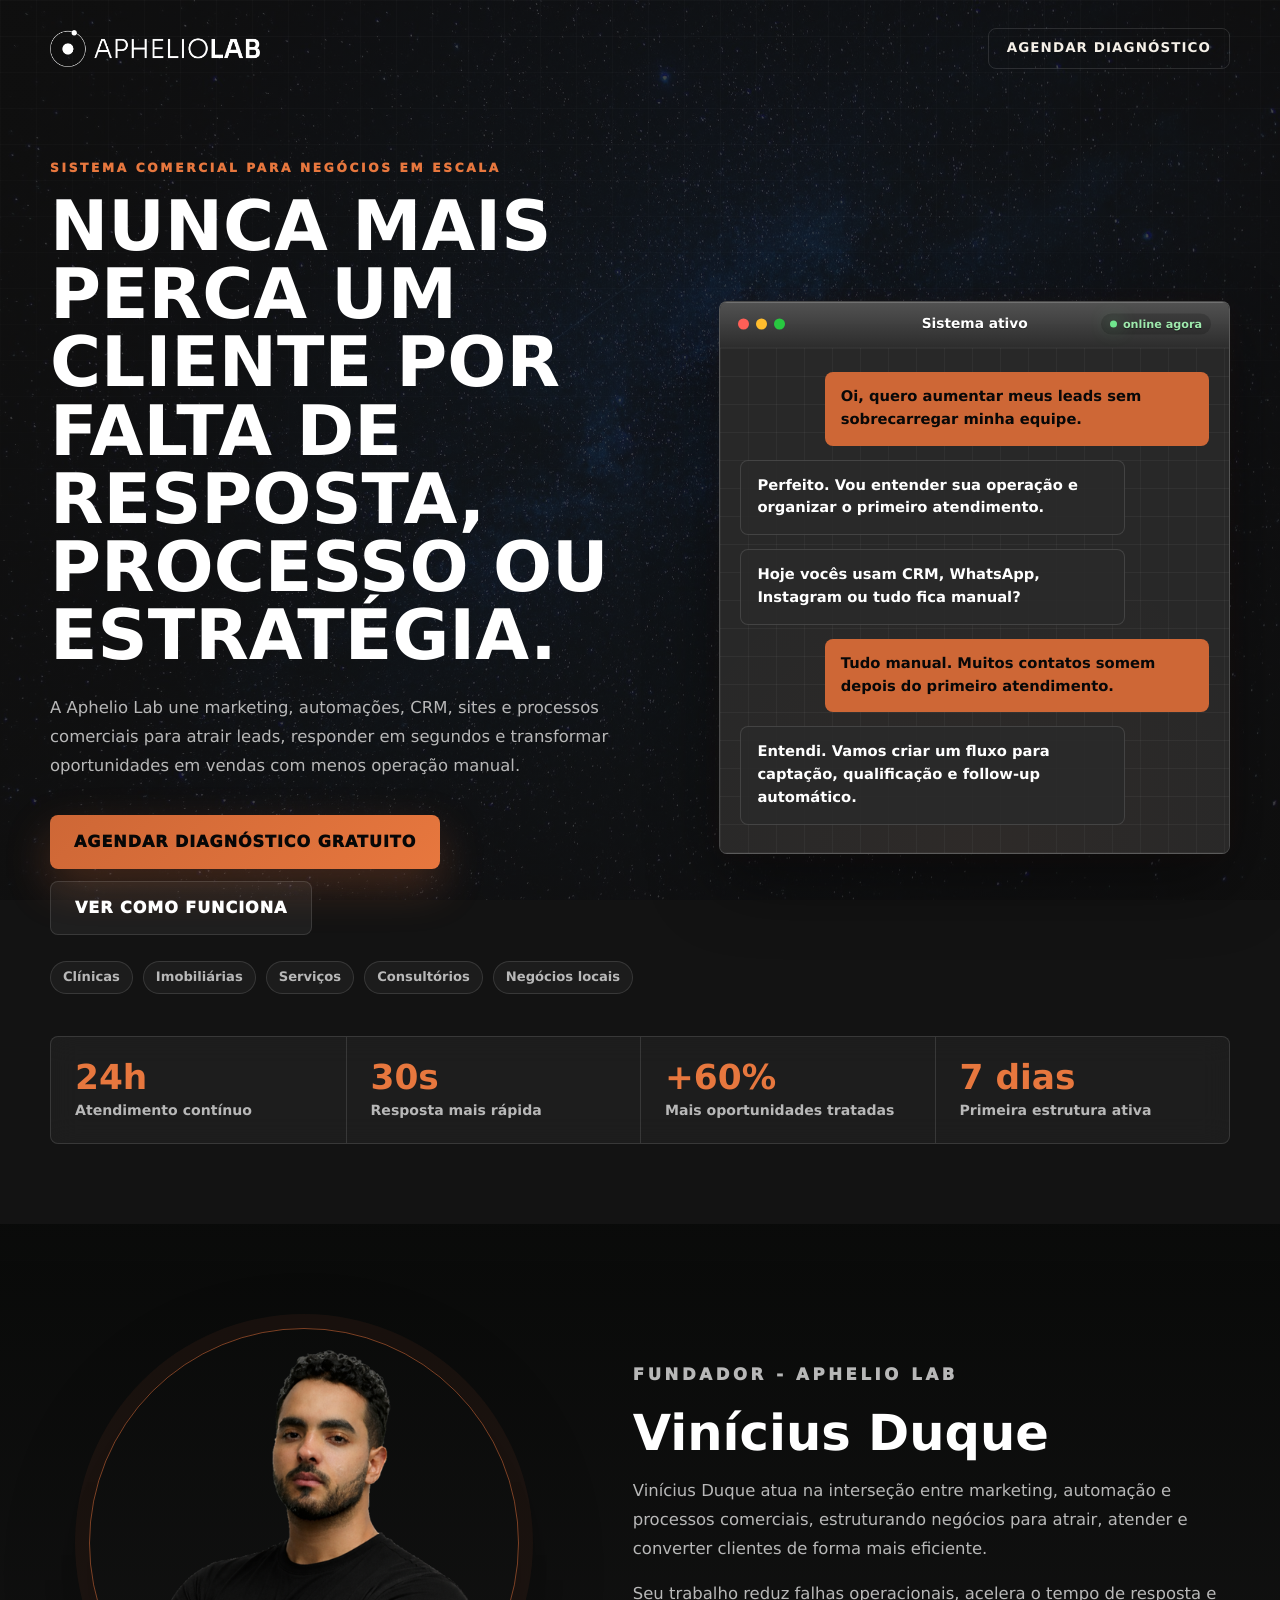
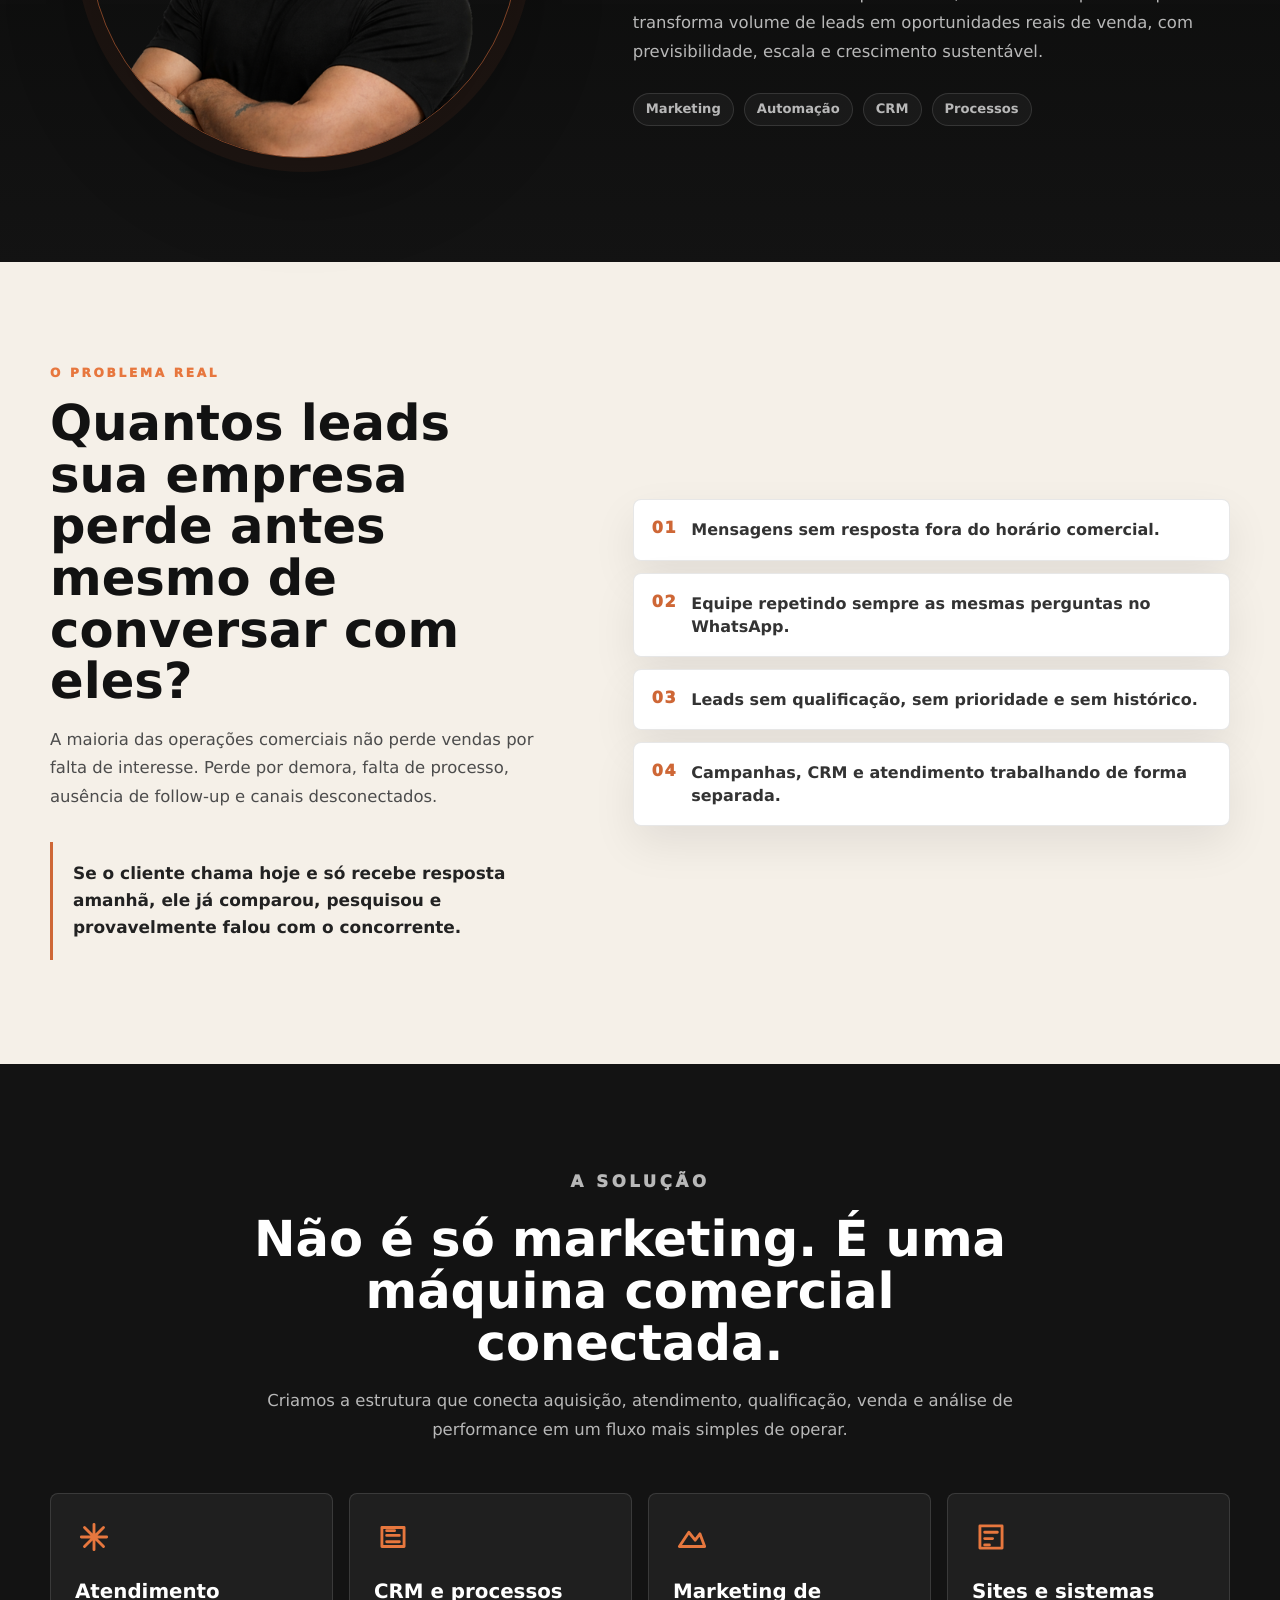
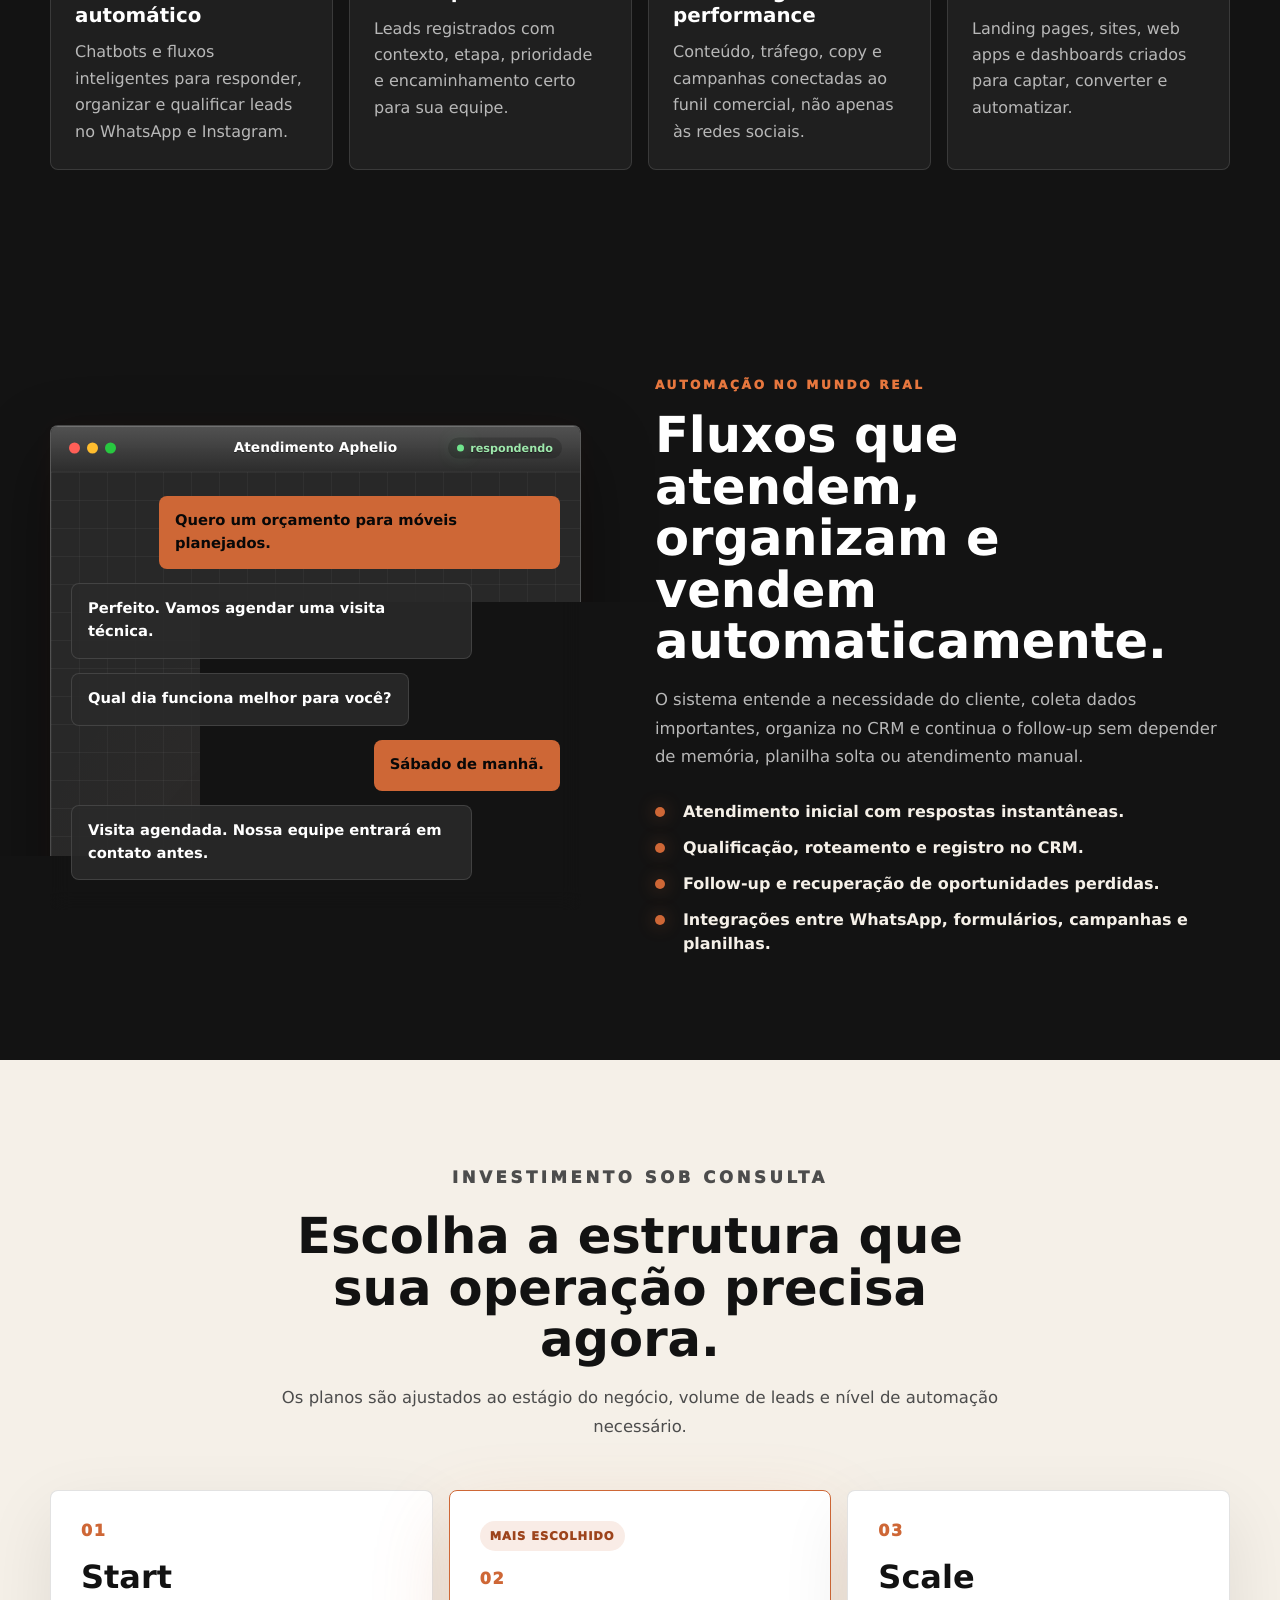
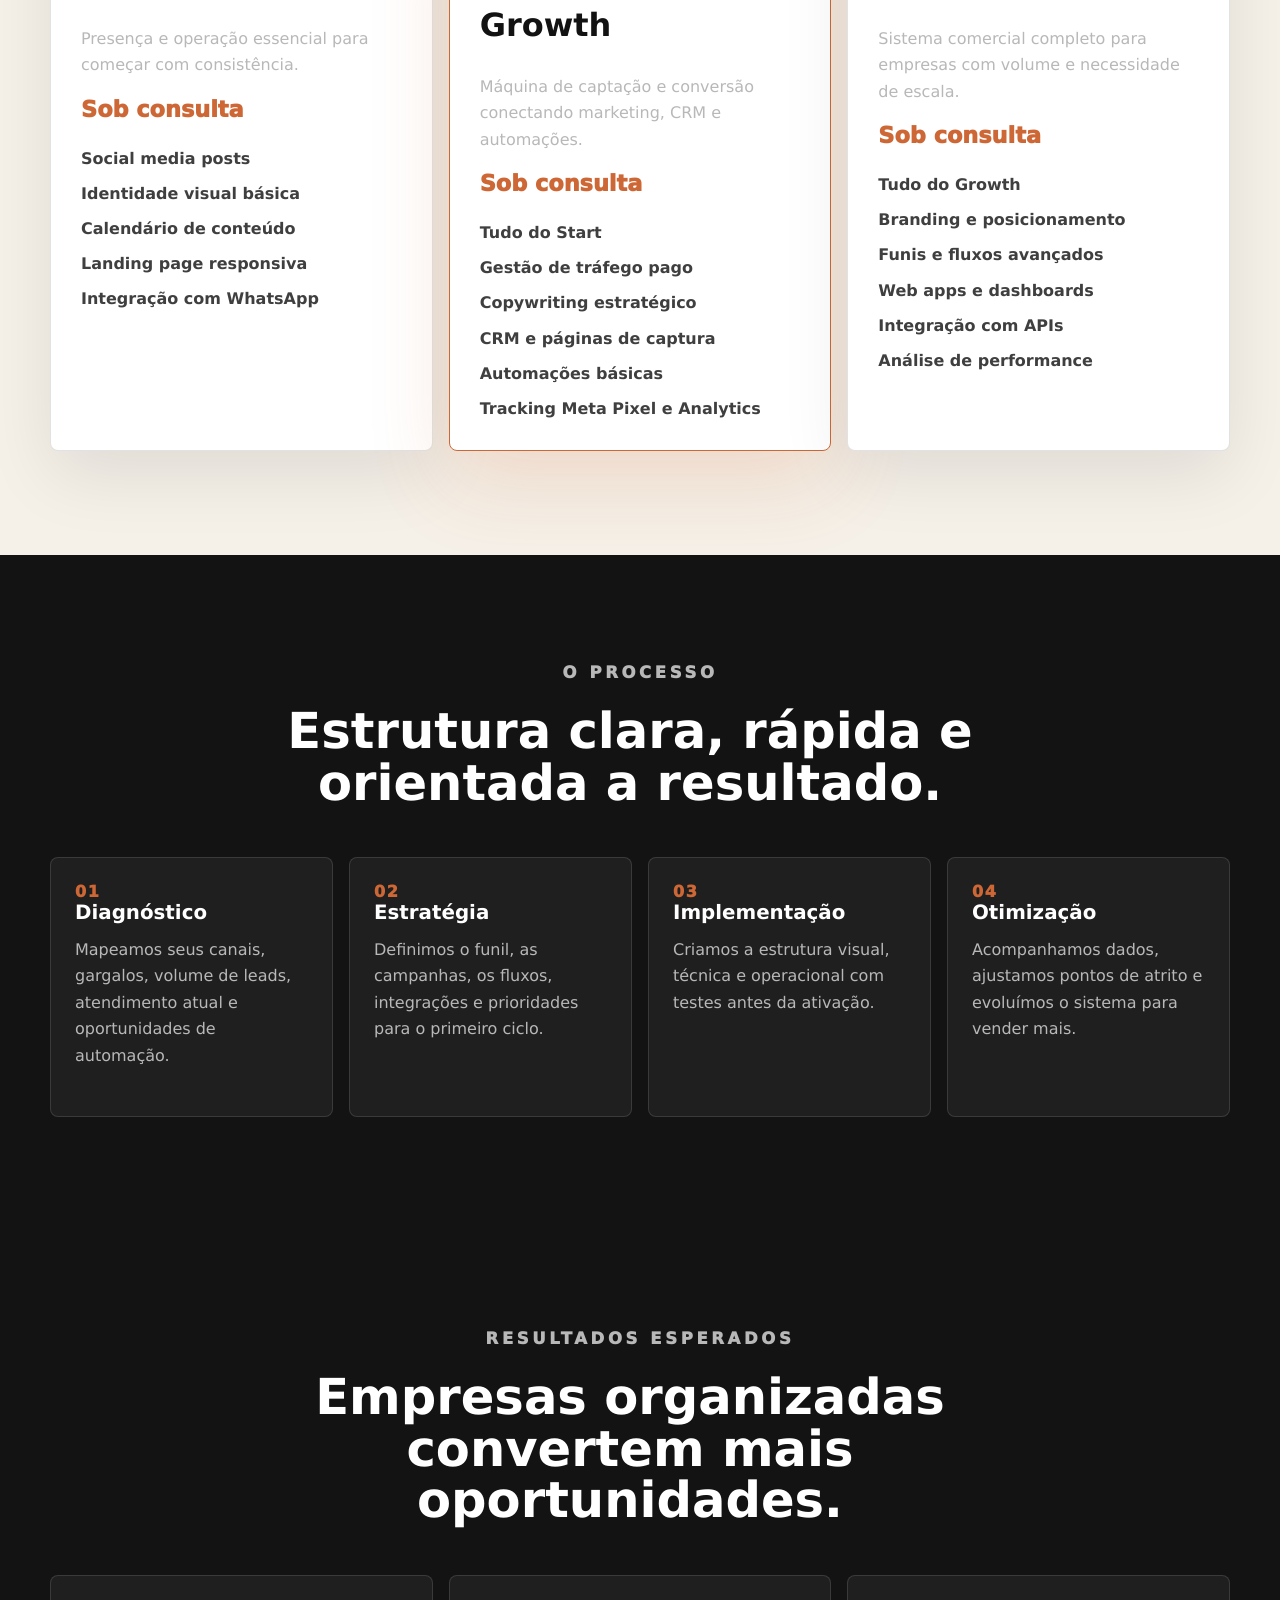
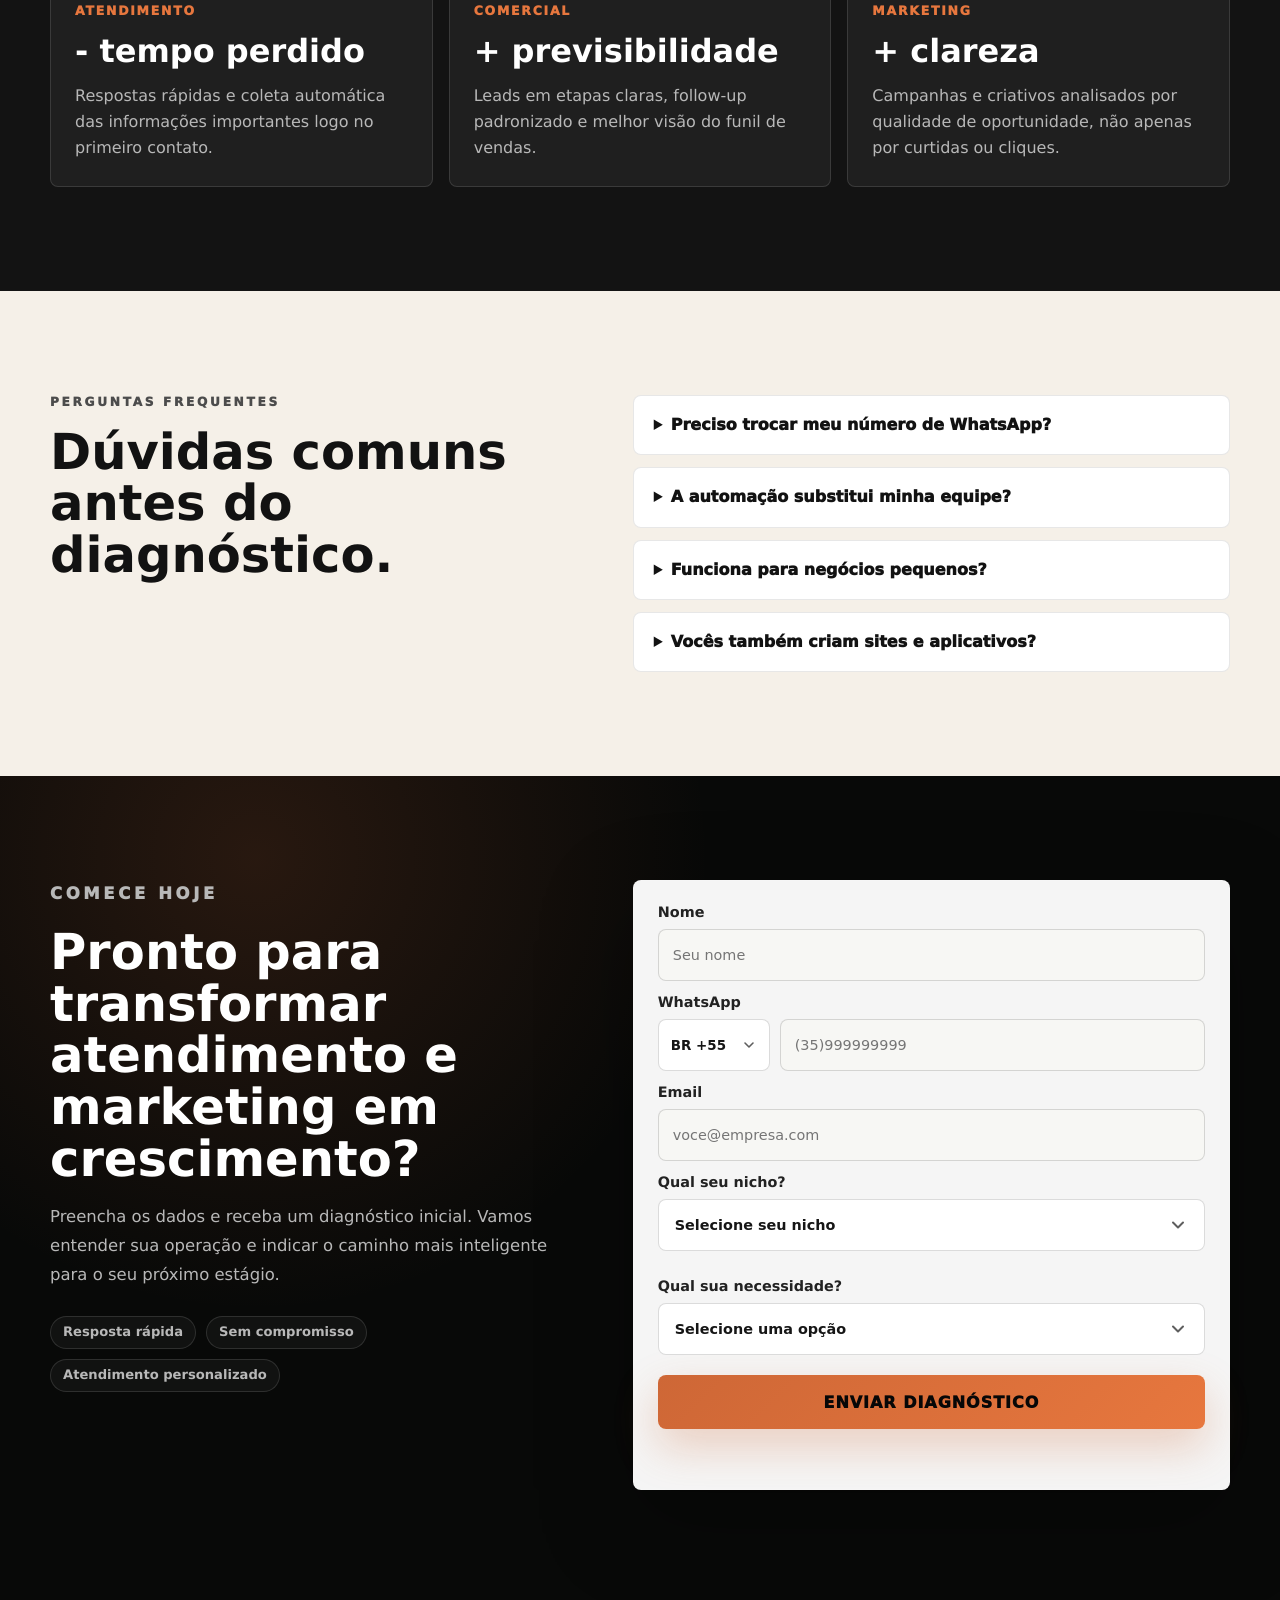
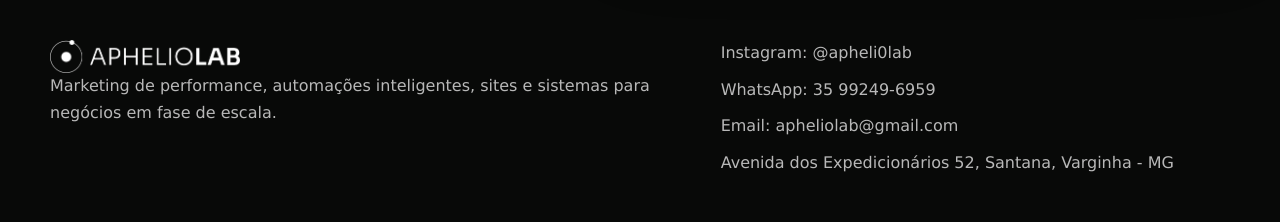
==== commit 0782c71e: "Update index.html" ====
--- a/index.html
+++ b/index.html
@@ -401,7 +401,7 @@
 
           <form
             class="lead-form"
-            action="https://aphelio-n8n.6pecl2.easypanel.host/webhook-test/form"
+            action="https://aphelio-n8n.6pecl2.easypanel.host/webhook/form"
             method="post"
             onsubmit="window.handleLeadSubmit && window.handleLeadSubmit(event); return false;"
             aria-label="Formulário de diagnóstico"
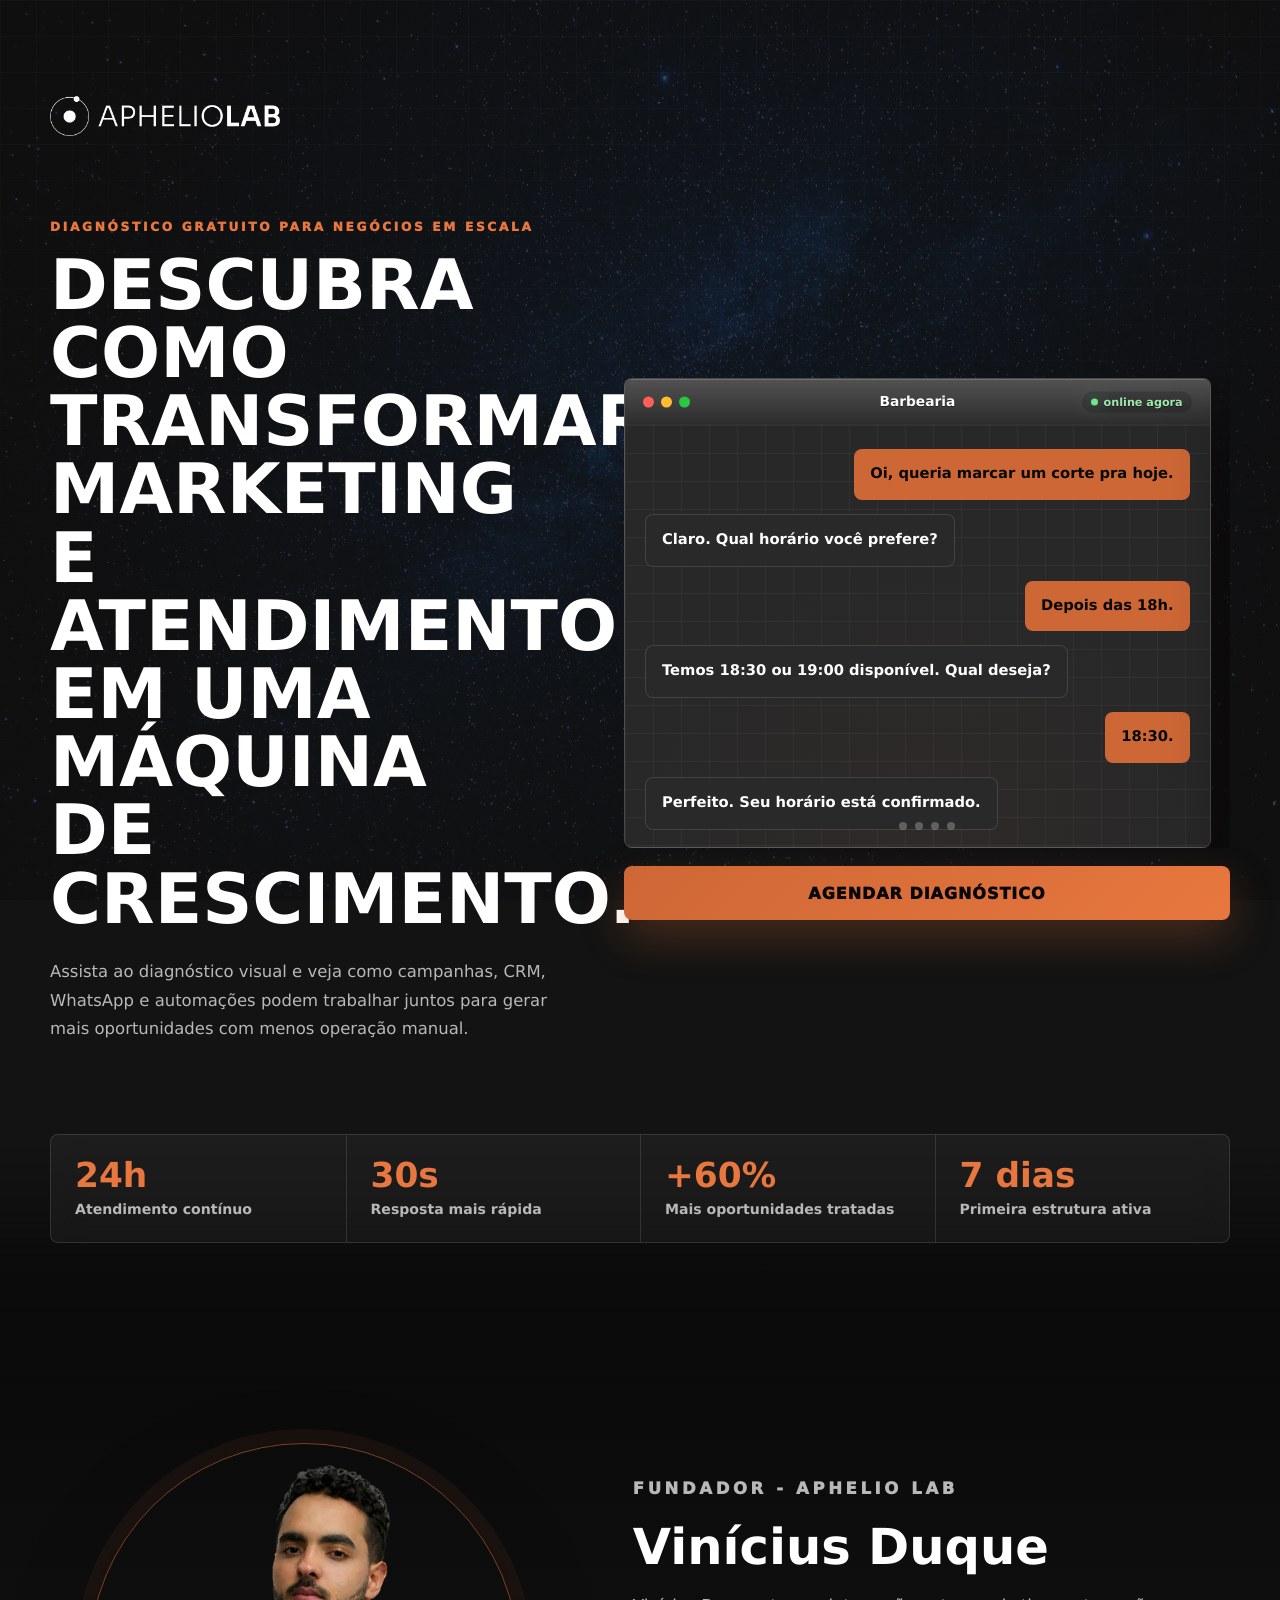
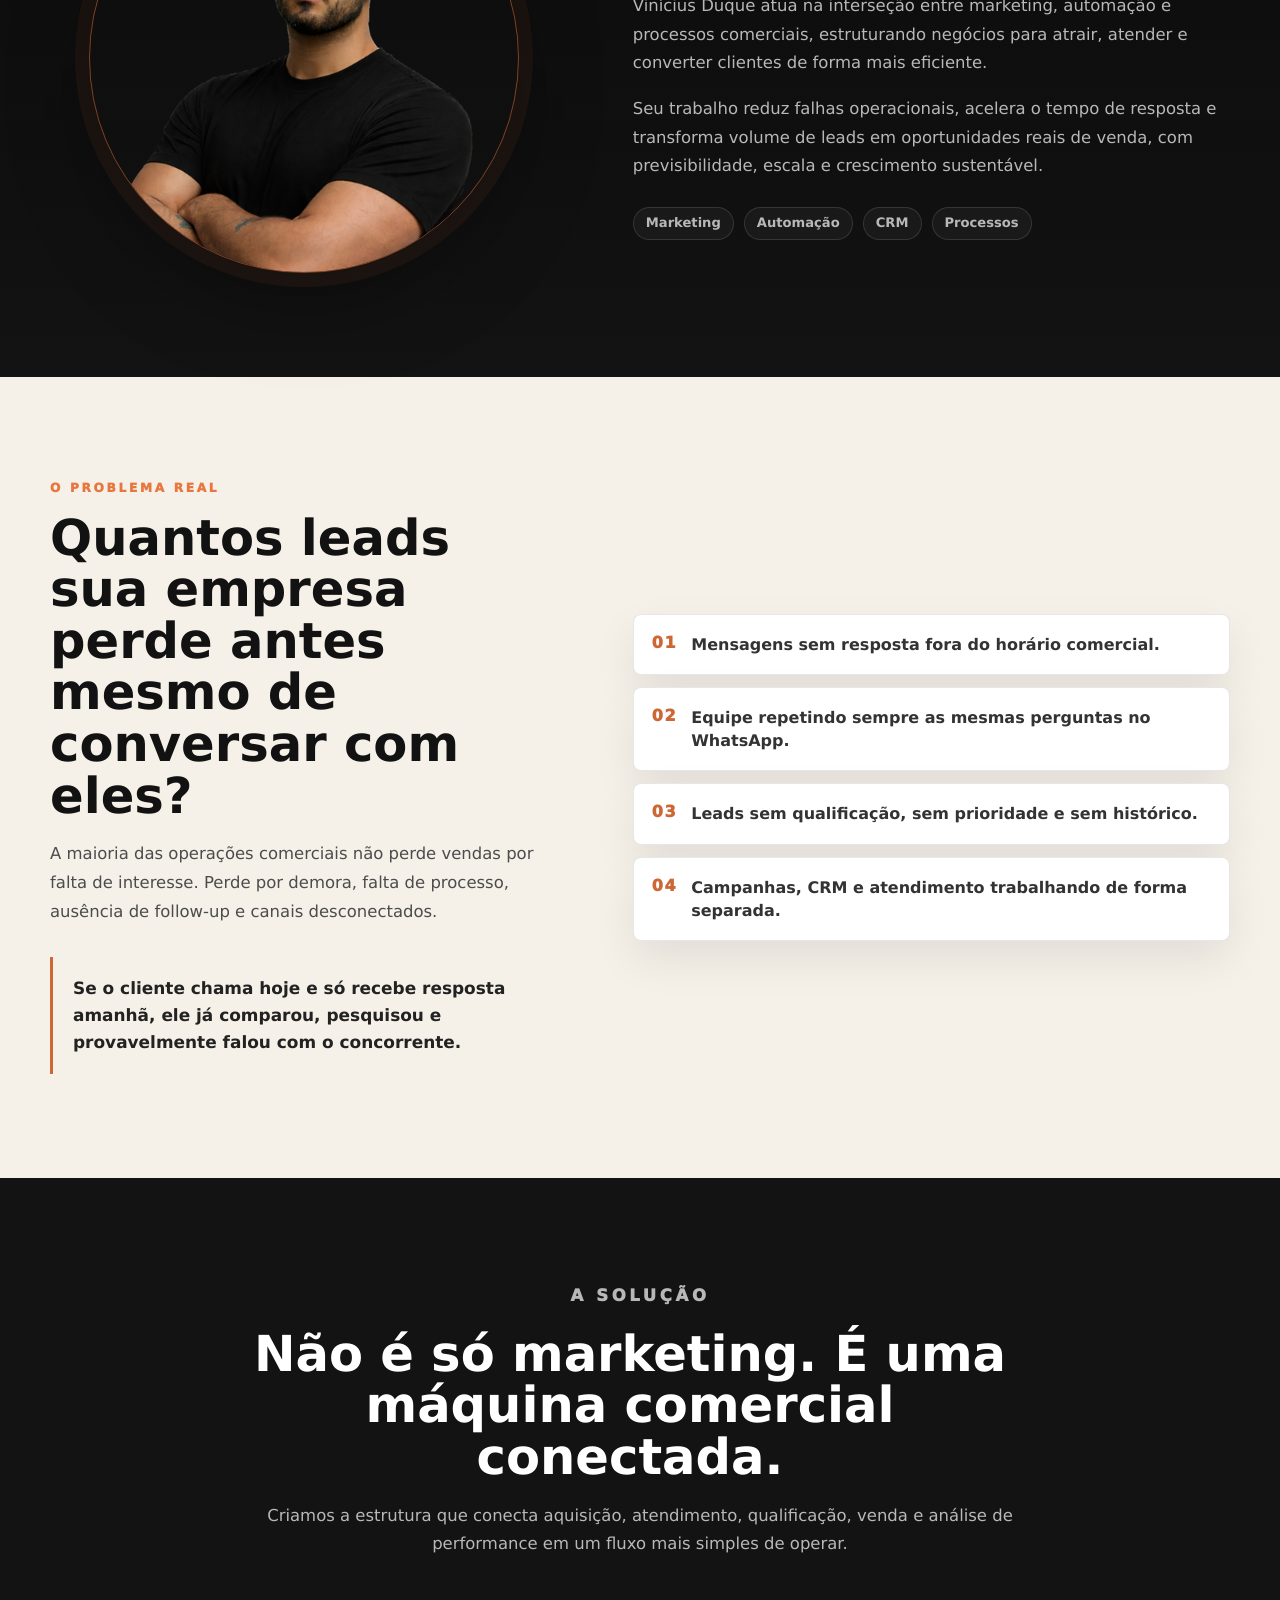
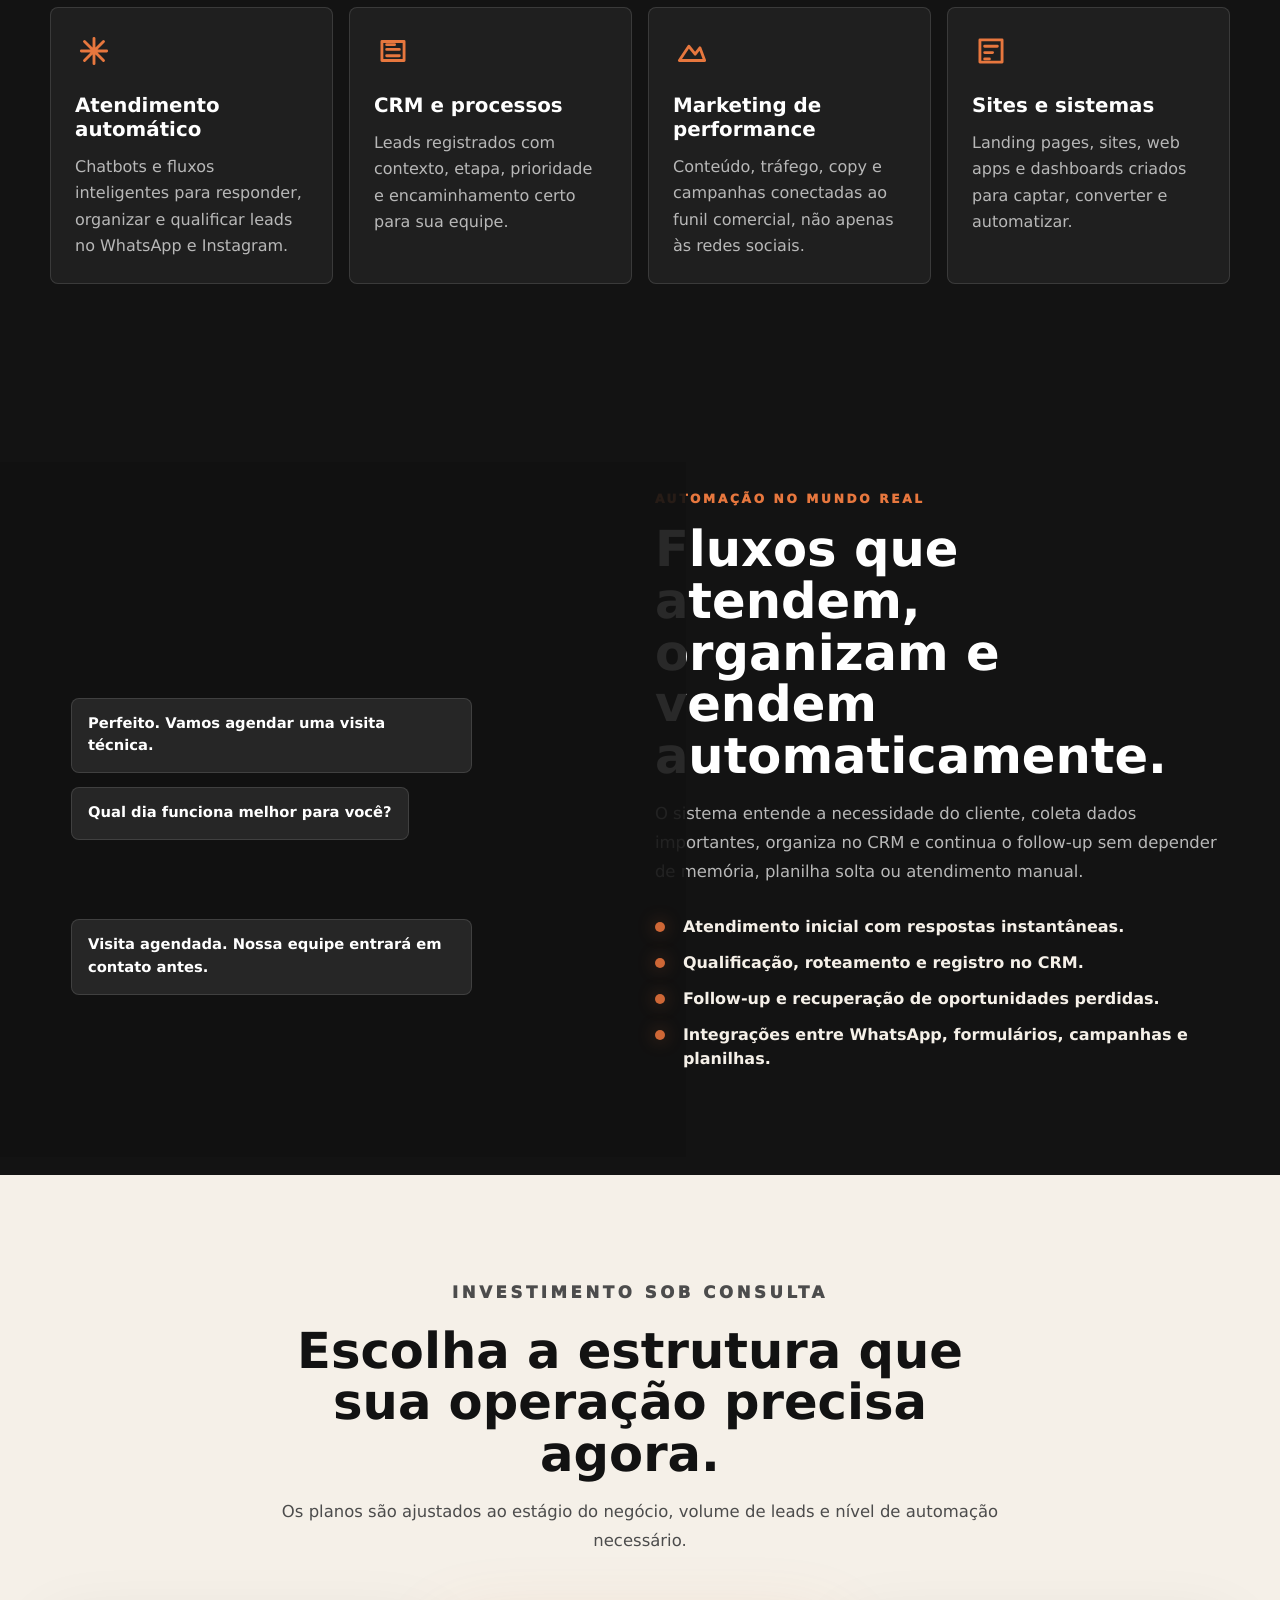
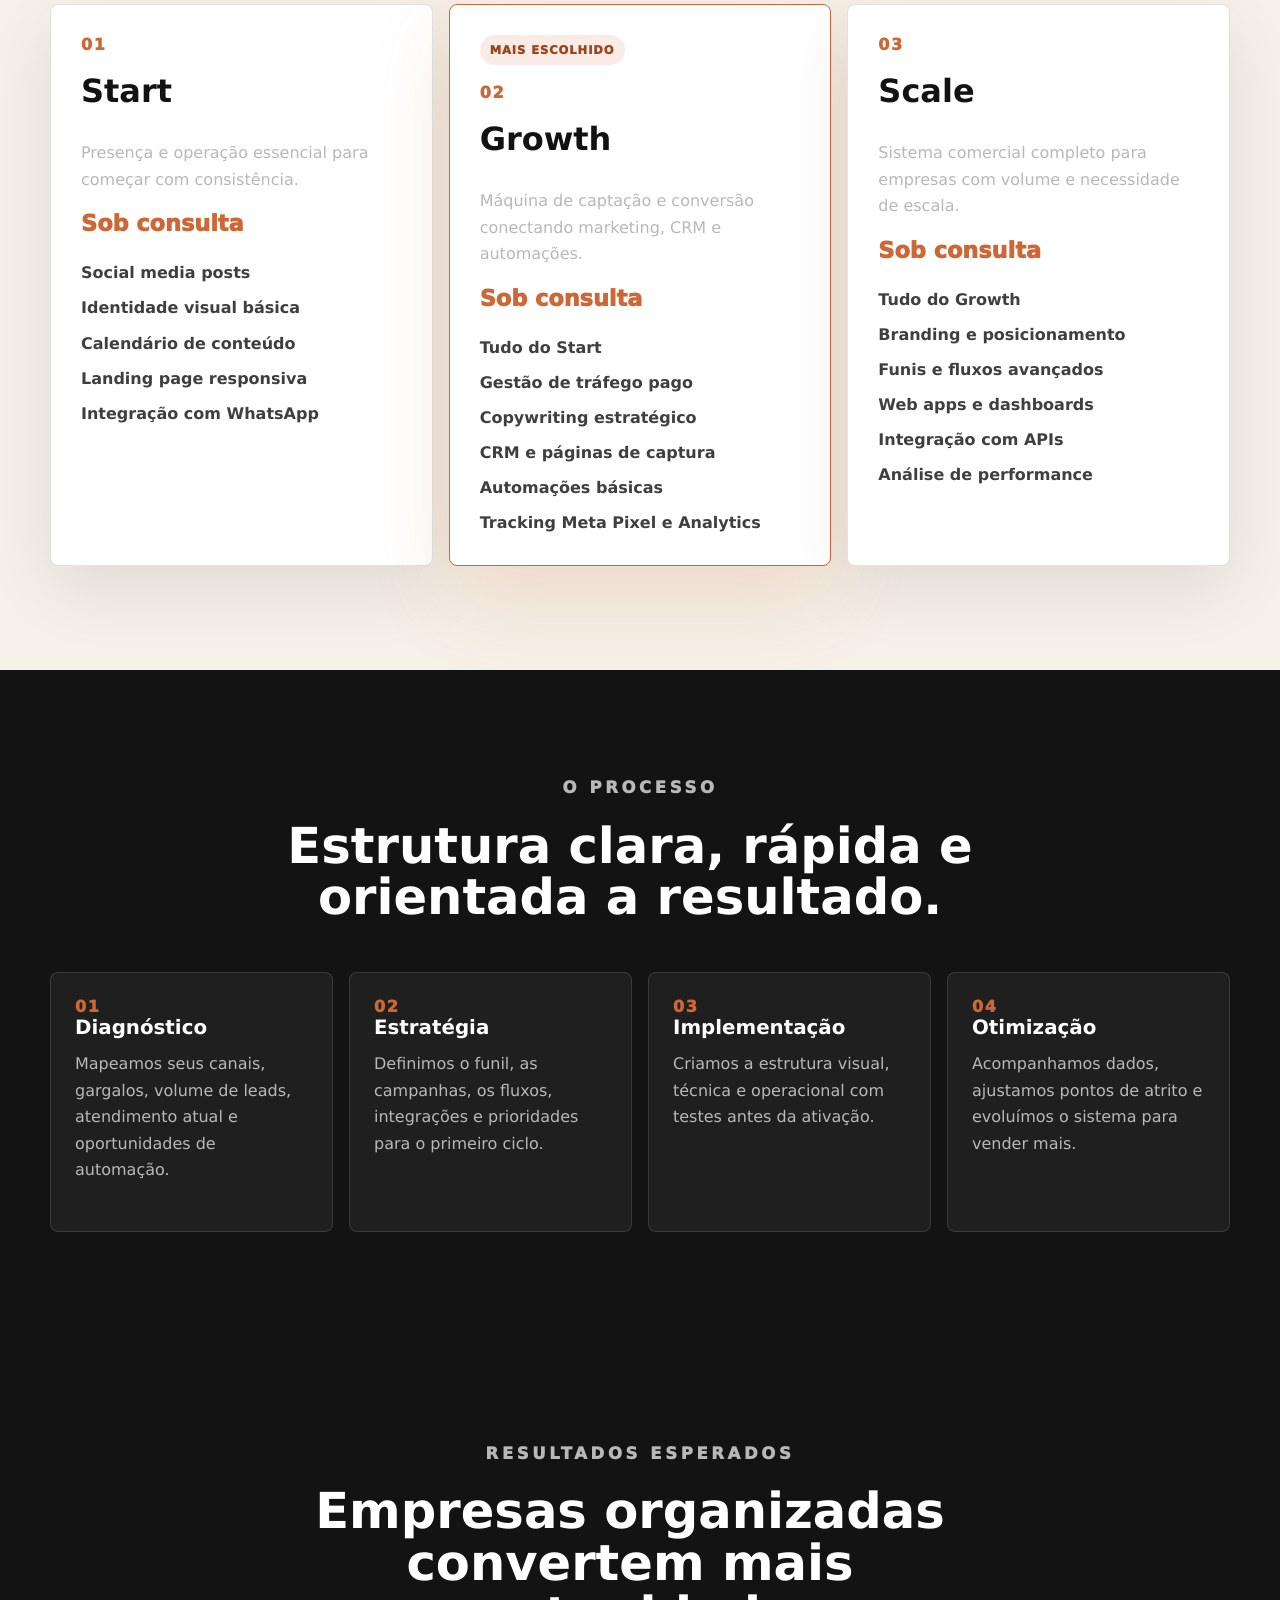
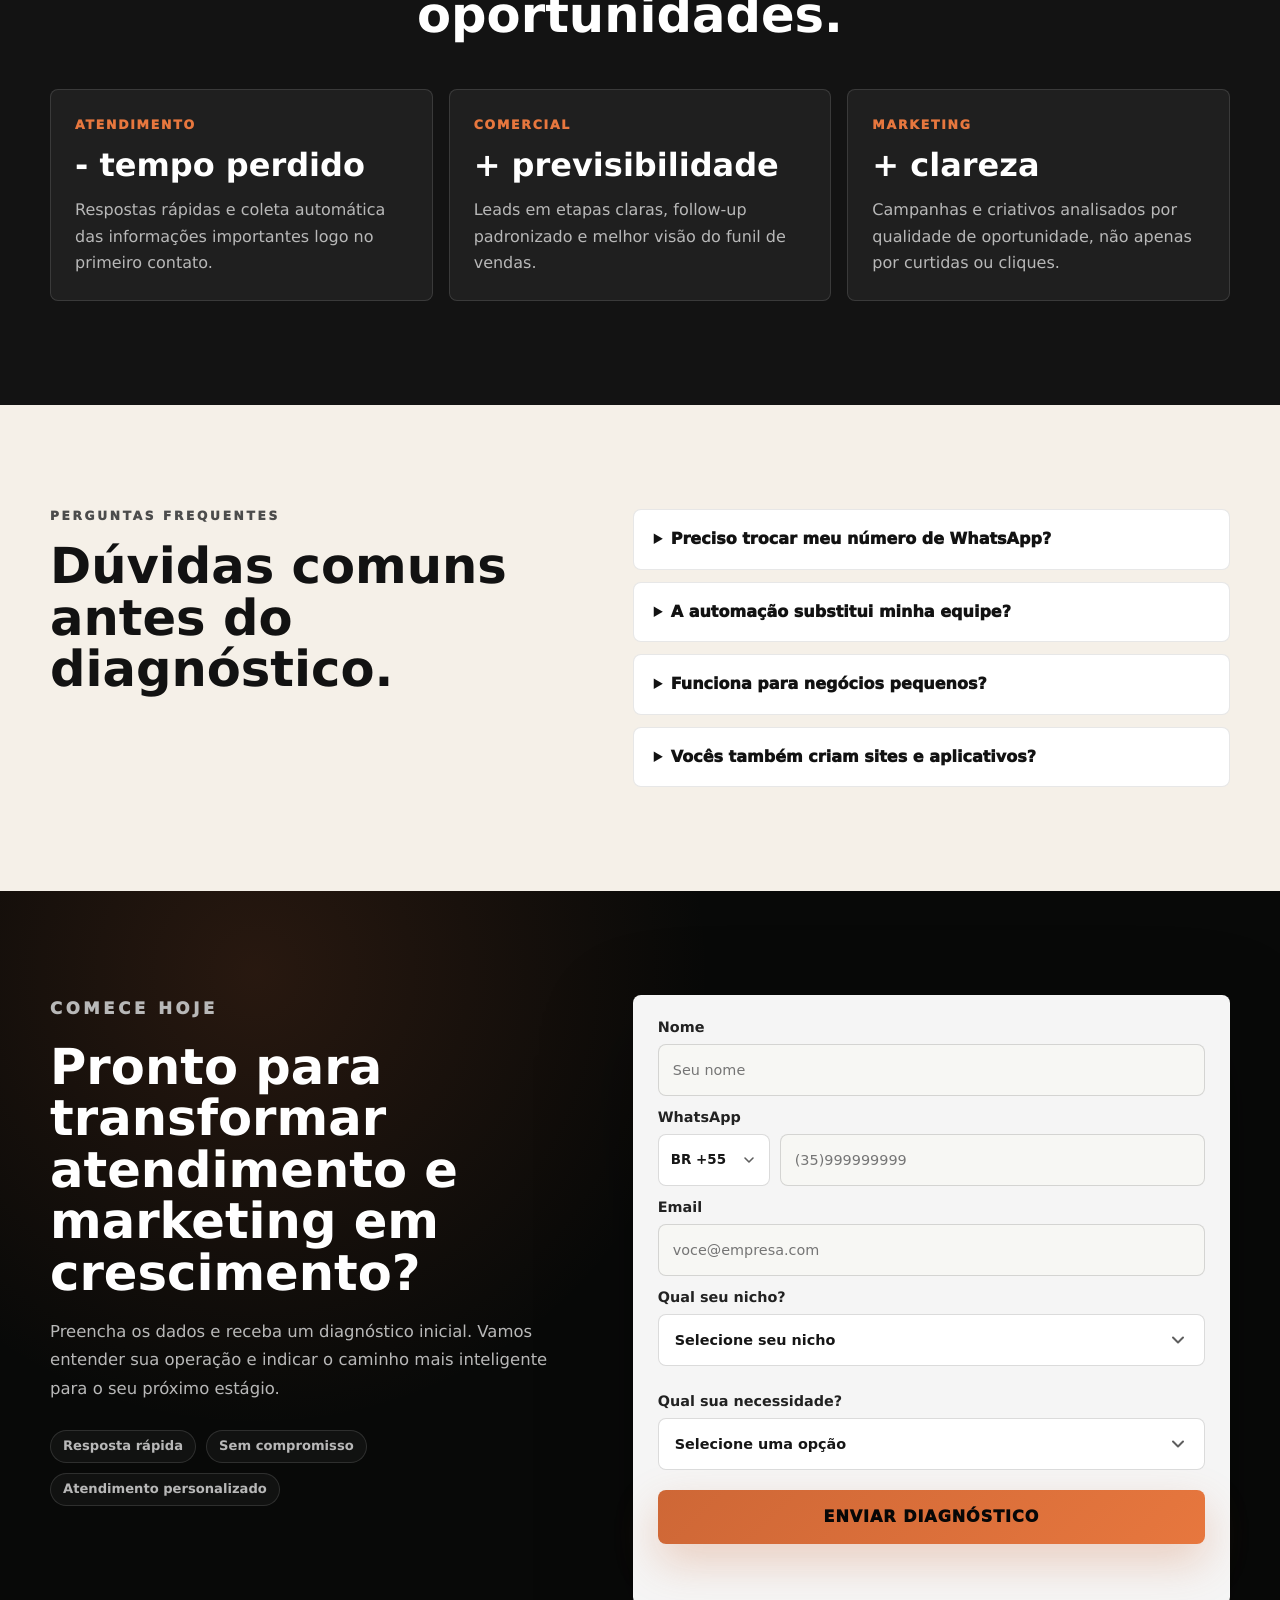
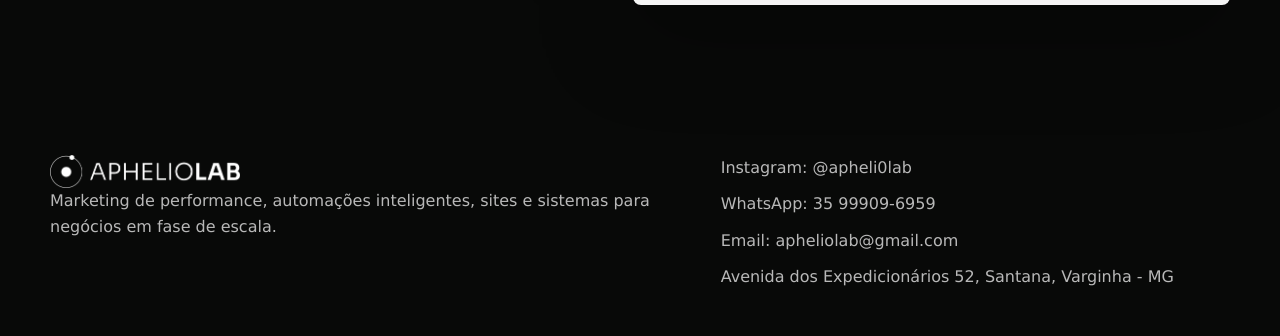
==== commit f6dc93f2: "Add files via upload" ====
--- a/index.html
+++ b/index.html
@@ -11,7 +11,7 @@
     <link rel="icon" type="image/png" href="assets/favicon.png" />
     <link rel="apple-touch-icon" href="assets/favicon.png" />
     <link rel="preload" as="image" href="assets/aphelio-background.jpg" />
-    <link rel="stylesheet" href="styles.css?v=20260420-11" />
+    <link rel="stylesheet" href="styles.css?v=20260420-19" />
     <script>
       !function(f,b,e,v,n,t,s)
       {if(f.fbq)return;n=f.fbq=function(){n.callMethod?
@@ -42,49 +42,92 @@
     <main id="top">
       <section class="hero section-reveal" aria-labelledby="hero-title">
         <div class="shell">
-          <header class="topbar" aria-label="Topo">
-            <a class="brand" href="#top" aria-label="Aphelio Lab">
-              <img src="assets/aphelio-logo.png" alt="Aphelio Lab" width="778" height="135" />
-            </a>
-            <a class="topbar-cta" href="#diagnostico">Agendar diagnóstico</a>
-          </header>
+          <a class="top-logo" href="#top" aria-label="Aphelio Lab">
+            <img src="assets/aphelio-logo.png" alt="Aphelio Lab" width="778" height="135" decoding="async" fetchpriority="high" />
+          </a>
 
           <div class="hero-grid">
             <div class="hero-copy">
-              <p class="eyebrow">Sistema comercial para negócios em escala</p>
-              <h1 id="hero-title">Nunca mais perca um cliente por falta de resposta, processo ou estratégia.</h1>
+              <p class="eyebrow">Diagnóstico gratuito para negócios em escala</p>
+              <h1 id="hero-title">Descubra como transformar marketing e atendimento em uma máquina de crescimento.</h1>
               <p class="hero-subtitle">
-                A Aphelio Lab une marketing, automações, CRM, sites e processos comerciais para atrair leads,
-                responder em segundos e transformar oportunidades em vendas com menos operação manual.
+                Assista ao diagnóstico visual e veja como campanhas, CRM, WhatsApp e automações podem trabalhar juntos
+                para gerar mais oportunidades com menos operação manual.
               </p>
-
-              <div class="hero-actions">
-                <a class="button primary" href="#diagnostico">Agendar diagnóstico gratuito</a>
-                <a class="button secondary" href="#sistema">Ver como funciona</a>
+            </div>
+
+            <div class="hero-media-wrap">
+              <div class="hero-chat-slider" aria-label="Conversas simuladas de automação">
+                <div class="hero-chat-track">
+                  <article class="hero-system chat-slide" aria-label="Simulação de atendimento para barbearia">
+                    <div class="system-top">
+                      <span>Barbearia</span>
+                      <small><i></i>online agora</small>
+                    </div>
+                    <div class="system-thread compact">
+                      <p class="bubble user">Oi, queria marcar um corte pra hoje.</p>
+                      <p class="bubble bot">Claro. Qual horário você prefere?</p>
+                      <p class="bubble user">Depois das 18h.</p>
+                      <p class="bubble bot">Temos 18:30 ou 19:00 disponível. Qual deseja?</p>
+                      <p class="bubble user">18:30.</p>
+                      <p class="bubble bot">Perfeito. Seu horário está confirmado.</p>
+                    </div>
+                  </article>
+
+                  <article class="hero-system chat-slide" aria-label="Simulação de atendimento para pizzaria">
+                    <div class="system-top">
+                      <span>Pizzaria</span>
+                      <small><i></i>online agora</small>
+                    </div>
+                    <div class="system-thread compact">
+                      <p class="bubble user">Quero uma pizza grande de calabresa.</p>
+                      <p class="bubble bot">Perfeito. Deseja adicionar bebida?</p>
+                      <p class="bubble user">Sim, uma coca 2L.</p>
+                      <p class="bubble bot">Pedido confirmado. Tempo estimado: 35 minutos.</p>
+                      <p class="bubble bot">Seu pedido saiu para entrega.</p>
+                    </div>
+                  </article>
+
+                  <article class="hero-system chat-slide" aria-label="Simulação de atendimento para consultório">
+                    <div class="system-top">
+                      <span>Consultório</span>
+                      <small><i></i>online agora</small>
+                    </div>
+                    <div class="system-thread compact">
+                      <p class="bubble user">Queria agendar uma consulta.</p>
+                      <p class="bubble bot">Claro. Qual especialidade você precisa?</p>
+                      <p class="bubble user">Clínico geral.</p>
+                      <p class="bubble bot">Temos horários amanhã às 10h ou 14h.</p>
+                      <p class="bubble user">10h.</p>
+                      <p class="bubble bot">Consulta confirmada. Você receberá um lembrete automático.</p>
+                    </div>
+                  </article>
+
+                  <article class="hero-system chat-slide" aria-label="Simulação de atendimento para móveis planejados">
+                    <div class="system-top">
+                      <span>Planejados</span>
+                      <small><i></i>online agora</small>
+                    </div>
+                    <div class="system-thread compact">
+                      <p class="bubble user">Quero fazer um orçamento de móveis planejados.</p>
+                      <p class="bubble bot">Perfeito. Vamos agendar uma visita técnica.</p>
+                      <p class="bubble bot">Qual dia funciona melhor para você?</p>
+                      <p class="bubble user">Sábado de manhã.</p>
+                      <p class="bubble bot">Visita agendada. Nossa equipe entrará em contato antes.</p>
+                    </div>
+                  </article>
+                </div>
+
+                <div class="slider-dots" aria-hidden="true">
+                  <span></span>
+                  <span></span>
+                  <span></span>
+                  <span></span>
+                </div>
               </div>
 
-              <div class="market-tags" aria-label="Segmentos atendidos">
-                <span>Clínicas</span>
-                <span>Imobiliárias</span>
-                <span>Serviços</span>
-                <span>Consultórios</span>
-                <span>Negócios locais</span>
-              </div>
-            </div>
-
-            <aside class="hero-system" aria-label="Simulação de atendimento automático">
-              <div class="system-top">
-                <span>Sistema ativo</span>
-                <small><i></i>online agora</small>
-              </div>
-              <div class="system-thread">
-                <p class="bubble user">Oi, quero aumentar meus leads sem sobrecarregar minha equipe.</p>
-                <p class="bubble bot">Perfeito. Vou entender sua operação e organizar o primeiro atendimento.</p>
-                <p class="bubble bot">Hoje vocês usam CRM, WhatsApp, Instagram ou tudo fica manual?</p>
-                <p class="bubble user">Tudo manual. Muitos contatos somem depois do primeiro atendimento.</p>
-                <p class="bubble bot">Entendi. Vamos criar um fluxo para captação, qualificação e follow-up automático.</p>
-              </div>
-            </aside>
+              <a class="button primary hero-button" href="#diagnostico">Agendar diagnóstico</a>
+            </div>
           </div>
 
           <div class="stats-row" aria-label="Indicadores de impacto">
@@ -111,7 +154,7 @@
       <section class="founder section-reveal" aria-labelledby="founder-title">
         <div class="shell founder-grid">
           <div class="founder-photo">
-            <img src="assets/vinicius-duque.png" alt="Vinícius Duque" width="560" height="560" loading="lazy" />
+          <img src="assets/vinicius-duque.png" alt="Vinícius Duque" width="560" height="560" loading="lazy" decoding="async" />
           </div>
           <div class="founder-copy">
             <p class="eyebrow">Fundador - Aphelio Lab</p>
@@ -401,7 +444,7 @@
 
           <form
             class="lead-form"
-            action="https://aphelio-n8n.6pecl2.easypanel.host/webhook/form"
+            action="https://aphelio-n8n.6pecl2.easypanel.host/webhook-test/form"
             method="post"
             onsubmit="window.handleLeadSubmit && window.handleLeadSubmit(event); return false;"
             aria-label="Formulário de diagnóstico"
@@ -530,18 +573,18 @@
     <footer class="footer">
       <div class="shell footer-inner">
         <div>
-          <img src="assets/aphelio-logo.png" alt="Aphelio Lab" width="778" height="135" loading="lazy" />
+          <img src="assets/aphelio-logo.png" alt="Aphelio Lab" width="778" height="135" loading="lazy" decoding="async" />
           <p>Marketing de performance, automações inteligentes, sites e sistemas para negócios em fase de escala.</p>
         </div>
         <address>
           <a href="https://www.instagram.com/apheli0lab/" target="_blank" rel="noopener noreferrer">Instagram: @apheli0lab</a>
-          <a href="https://wa.me/5535992496959" target="_blank" rel="noopener noreferrer">WhatsApp: 35 99249-6959</a>
+          <a href="https://wa.me/5535999096959" target="_blank" rel="noopener noreferrer">WhatsApp: 35 99909-6959</a>
           <a href="mailto:apheliolab@gmail.com">Email: apheliolab@gmail.com</a>
           <span>Avenida dos Expedicionários 52, Santana, Varginha - MG</span>
         </address>
       </div>
     </footer>
 
-    <script src="script.js?v=20260420-11"></script>
+    <script src="script.js?v=20260420-19"></script>
   </body>
 </html>
--- a/styles.css
+++ b/styles.css
@@ -15,6 +15,7 @@
   --radius: 8px;
   --radius-lg: 8px;
   --shadow: 0 30px 90px rgba(0, 0, 0, 0.34);
+  --slide-gap: 26px;
 }
 
 * {
@@ -104,16 +105,54 @@
 }
 
 .hero {
-  min-height: 100svh;
-  padding-bottom: 80px;
+  position: relative;
+  min-height: 720px;
+  padding: 72px 0 96px;
+  overflow: hidden;
+}
+
+.hero::after {
+  content: "";
+  position: absolute;
+  inset: auto 0 0;
+  z-index: 0;
+  height: 190px;
+  background: linear-gradient(180deg, rgba(19, 19, 19, 0), rgba(8, 9, 8, 0.72) 58%, rgba(8, 9, 8, 0.84));
+  pointer-events: none;
+}
+
+.hero > .shell {
+  position: relative;
+  z-index: 1;
 }
 
 .hero-grid {
-  display: grid;
-  grid-template-columns: minmax(0, 1.08fr) minmax(420px, 0.92fr);
-  gap: 70px;
+  position: relative;
+  z-index: 1;
+  display: grid;
+  grid-template-columns: minmax(0, 0.82fr) minmax(420px, 1fr);
+  gap: clamp(40px, 6vw, 96px);
   align-items: center;
-  padding: 92px 0 42px;
+  margin-top: 104px;
+  padding: 0;
+}
+
+.top-logo {
+  position: relative;
+  top: 24px;
+  z-index: 1;
+  display: inline-flex;
+  align-items: center;
+  width: 230px;
+}
+
+.top-logo img {
+  width: 100%;
+  height: auto;
+}
+
+.hero-copy {
+  max-width: 650px;
 }
 
 .eyebrow {
@@ -237,6 +276,7 @@
 .hero-system,
 .chat-panel {
   position: relative;
+  contain: layout paint;
   overflow: hidden;
   border: 1px solid rgba(255, 255, 255, 0.16);
   border-radius: var(--radius-lg);
@@ -251,6 +291,74 @@
   width: min(100%, 560px);
   justify-self: center;
   align-self: center;
+}
+
+.hero-media-wrap {
+  display: grid;
+  gap: 18px;
+  align-content: start;
+}
+
+.hero-chat-slider {
+  position: relative;
+  height: 470px;
+  --slide-step: calc((100% - (var(--slide-gap) * 3)) / 4 + var(--slide-gap));
+  overflow: hidden;
+}
+
+.hero-chat-track {
+  display: flex;
+  gap: var(--slide-gap);
+  width: 400%;
+  height: 100%;
+  contain: layout paint;
+  animation: hero-chat-track 24s ease-in-out infinite;
+  will-change: transform;
+}
+
+.chat-slide.hero-system {
+  flex: 0 0 calc((100% - (var(--slide-gap) * 3)) / 4);
+  min-width: calc((100% - (var(--slide-gap) * 3)) / 4);
+  height: 470px;
+  width: auto;
+  max-width: none;
+  display: grid;
+  grid-template-rows: auto 1fr;
+  justify-self: auto;
+}
+
+.slider-dots {
+  position: absolute;
+  z-index: 4;
+  left: 50%;
+  bottom: 18px;
+  display: flex;
+  gap: 8px;
+  transform: translateX(-50%);
+}
+
+.slider-dots span {
+  width: 8px;
+  height: 8px;
+  border-radius: 50%;
+  background: rgba(255, 255, 255, 0.26);
+  animation: slider-dot 24s ease-in-out infinite;
+}
+
+.slider-dots span:nth-child(2) {
+  animation-delay: 6s;
+}
+
+.slider-dots span:nth-child(3) {
+  animation-delay: 12s;
+}
+
+.slider-dots span:nth-child(4) {
+  animation-delay: 18s;
+}
+
+.hero-button {
+  width: 100%;
 }
 
 .system-top {
@@ -337,7 +445,8 @@
 }
 
 .system-thread.compact {
-  min-height: 360px;
+  min-height: 0;
+  height: 100%;
 }
 
 .bubble {
@@ -366,8 +475,11 @@
 }
 
 .stats-row {
+  position: relative;
+  z-index: 1;
   display: grid;
   grid-template-columns: repeat(4, 1fr);
+  margin-top: 56px;
   border: 1px solid var(--line);
   border-radius: var(--radius-lg);
   background: rgba(255, 255, 255, 0.045);
@@ -1088,6 +1200,46 @@
   }
 }
 
+@keyframes hero-chat-track {
+  0%,
+  18% {
+    transform: translateX(0);
+  }
+
+  25%,
+  43% {
+    transform: translateX(calc(var(--slide-step) * -1));
+  }
+
+  50%,
+  68% {
+    transform: translateX(calc(var(--slide-step) * -2));
+  }
+
+  75%,
+  93% {
+    transform: translateX(calc(var(--slide-step) * -3));
+  }
+
+  100% {
+    transform: translateX(0);
+  }
+}
+
+@keyframes slider-dot {
+  0%,
+  18% {
+    background: var(--accent);
+    transform: scale(1.22);
+  }
+
+  25%,
+  100% {
+    background: rgba(255, 255, 255, 0.26);
+    transform: scale(1);
+  }
+}
+
 @media (max-width: 1040px) {
   .hero-grid,
   .founder-grid,
@@ -1100,7 +1252,8 @@
 
   .hero-grid {
     gap: 44px;
-    padding-top: 70px;
+    margin-top: 70px;
+    padding-top: 0;
   }
 
   .solution-grid,
@@ -1119,6 +1272,10 @@
 }
 
 @media (max-width: 720px) {
+  body {
+    background-attachment: scroll;
+  }
+
   .shell {
     width: min(100% - 24px, 1180px);
   }
@@ -1137,11 +1294,17 @@
 
   .hero {
     min-height: auto;
-    padding-bottom: 54px;
+    padding: 30px 0 58px;
+  }
+
+  .top-logo {
+    top: 10px;
+    width: 172px;
   }
 
   .hero-grid {
-    padding-top: 54px;
+    margin-top: 56px;
+    padding-top: 0;
   }
 
   h1 {
@@ -1158,9 +1321,16 @@
     padding: 68px 0;
   }
 
-  .hero-actions,
   .button {
     width: 100%;
+  }
+
+  .hero-chat-slider {
+    height: 430px;
+  }
+
+  .chat-slide.hero-system {
+    height: 430px;
   }
 
   .market-tags span,
@@ -1181,7 +1351,7 @@
 
   .system-thread,
   .system-thread.compact {
-    min-height: 360px;
+    min-height: 0;
     padding: 20px 16px 24px;
   }
 
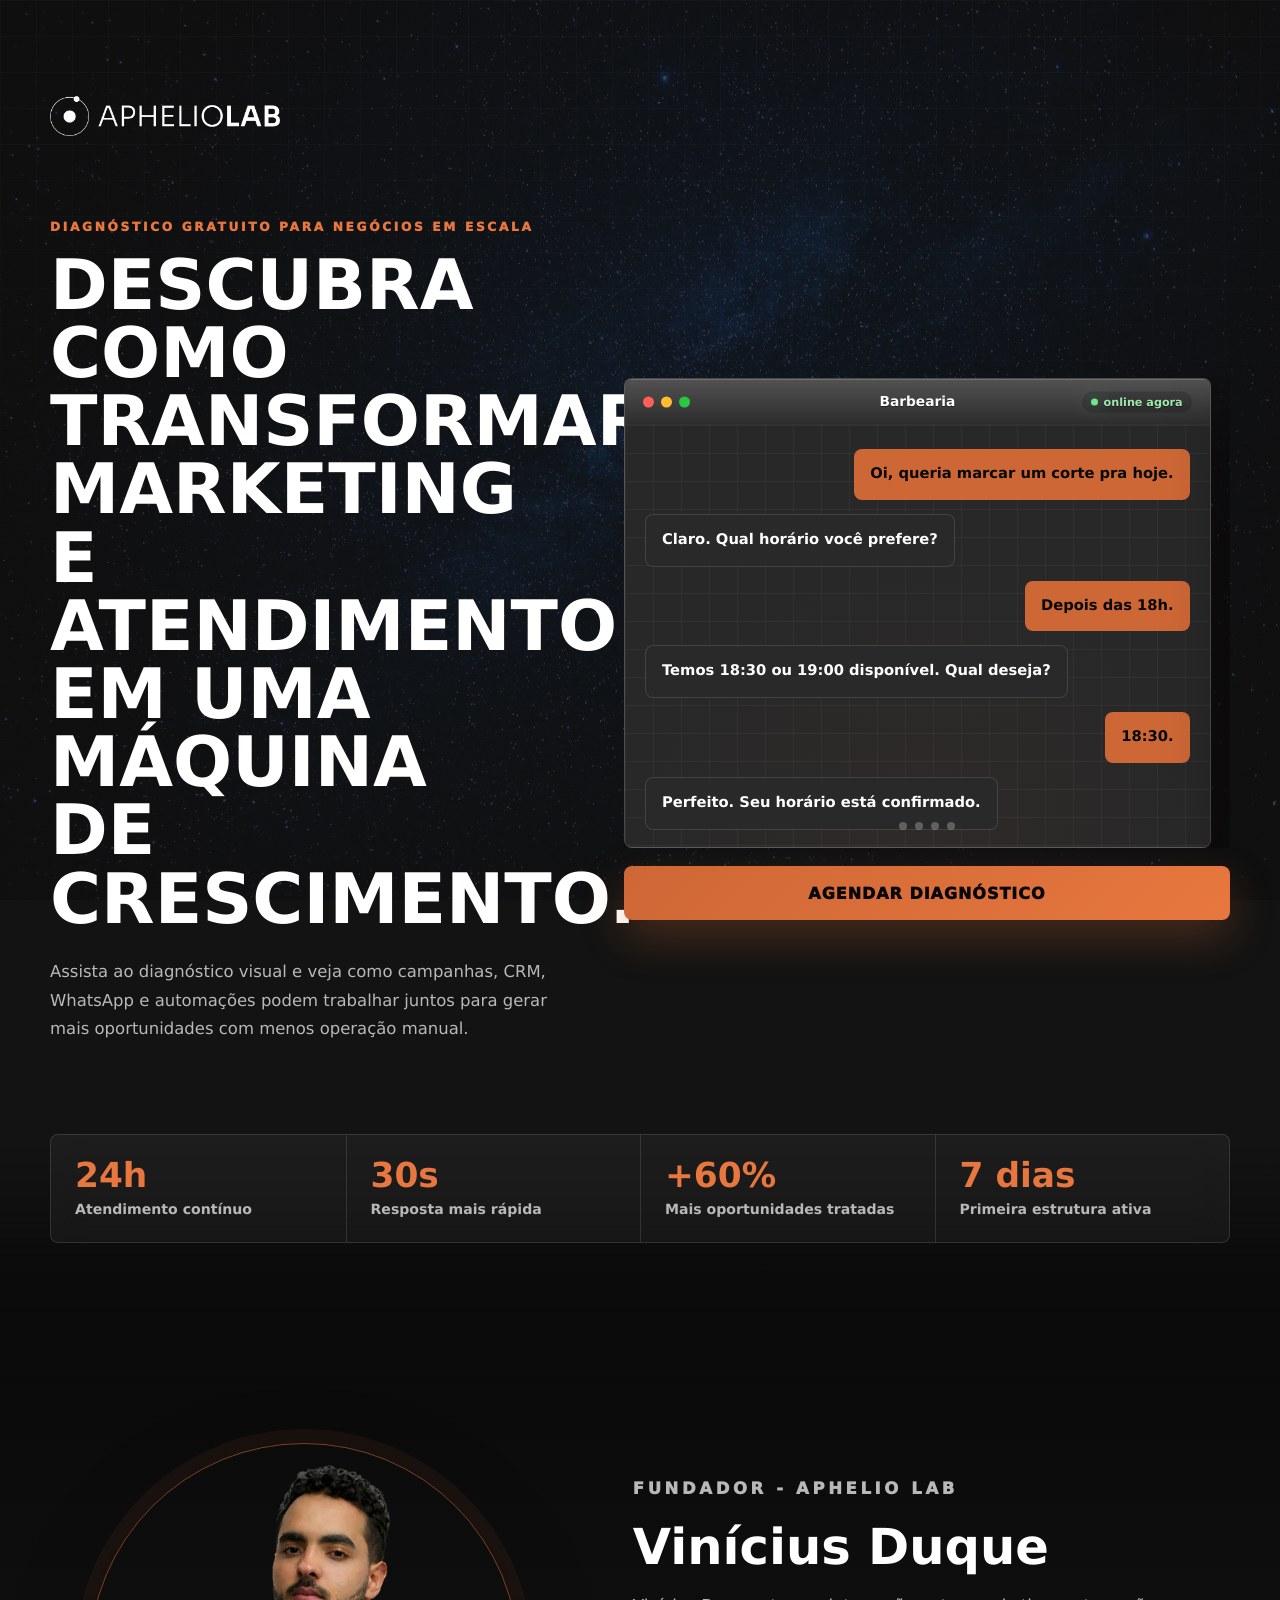
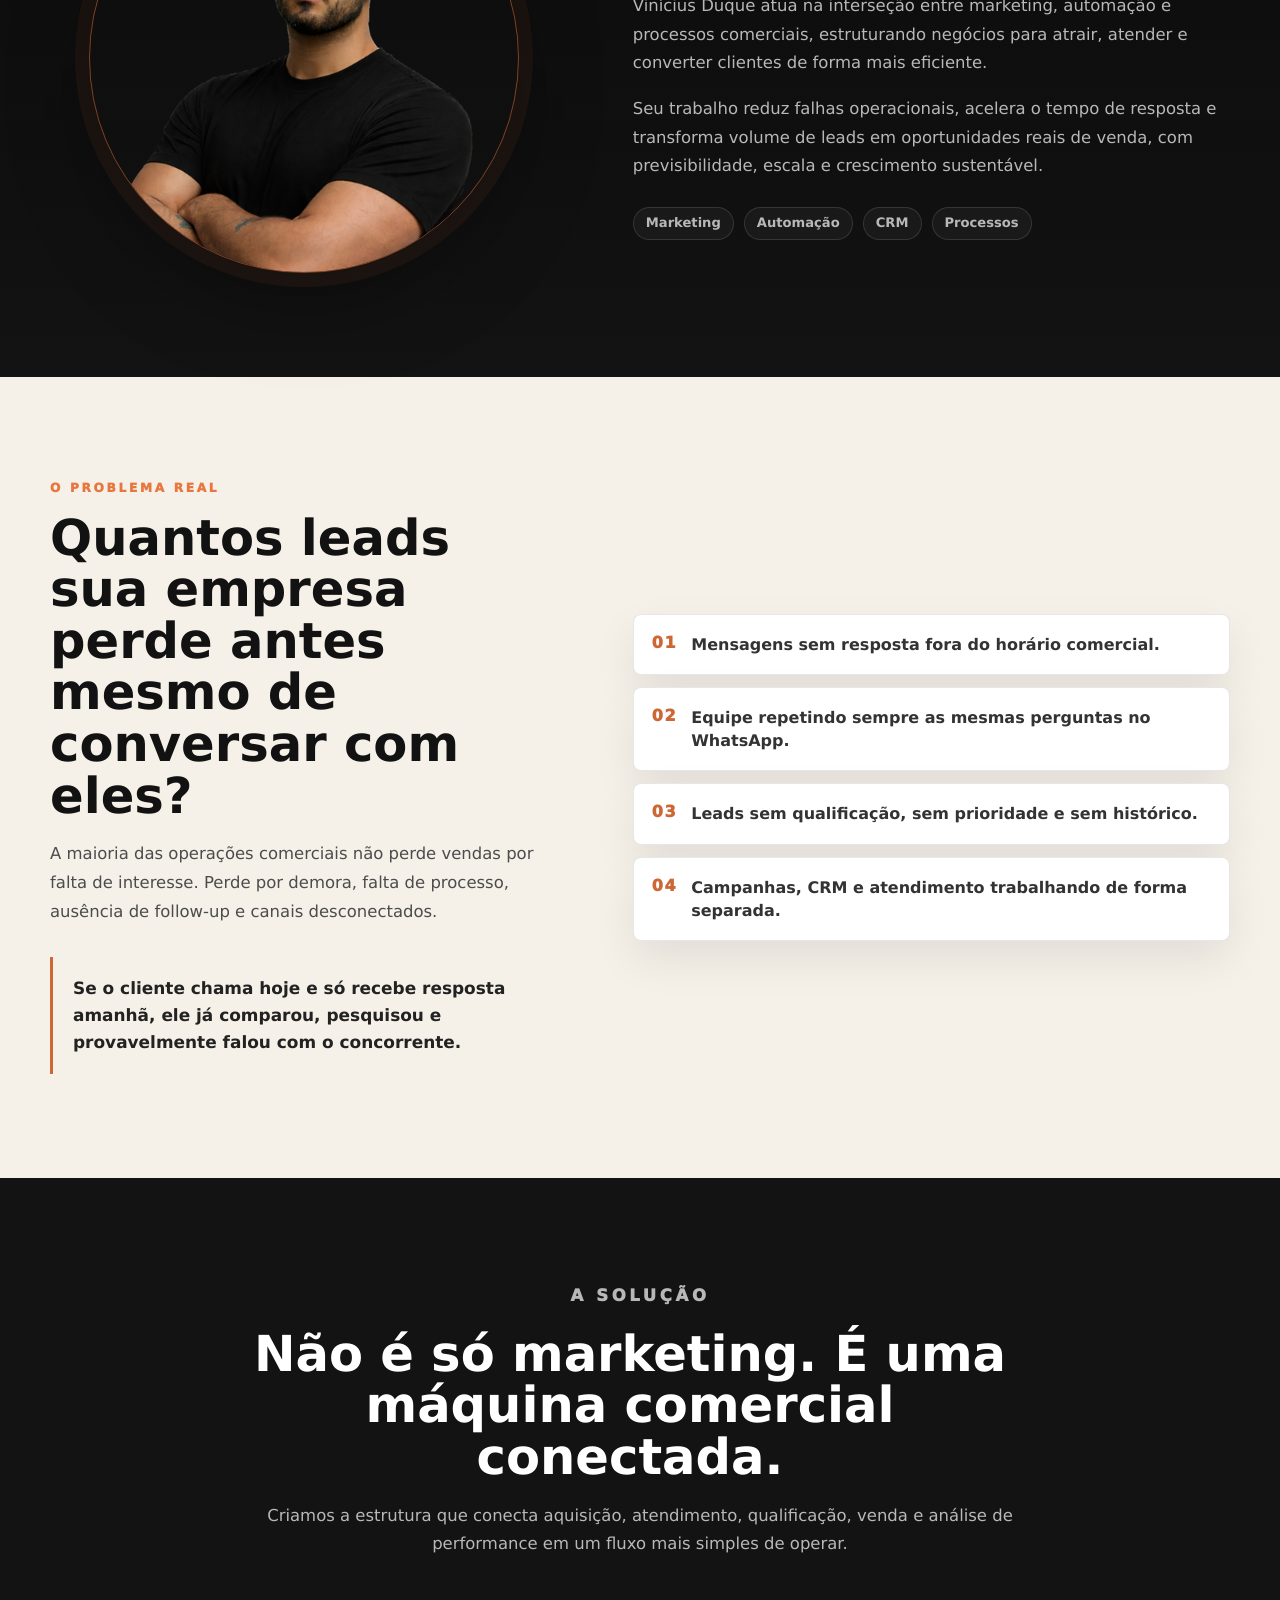
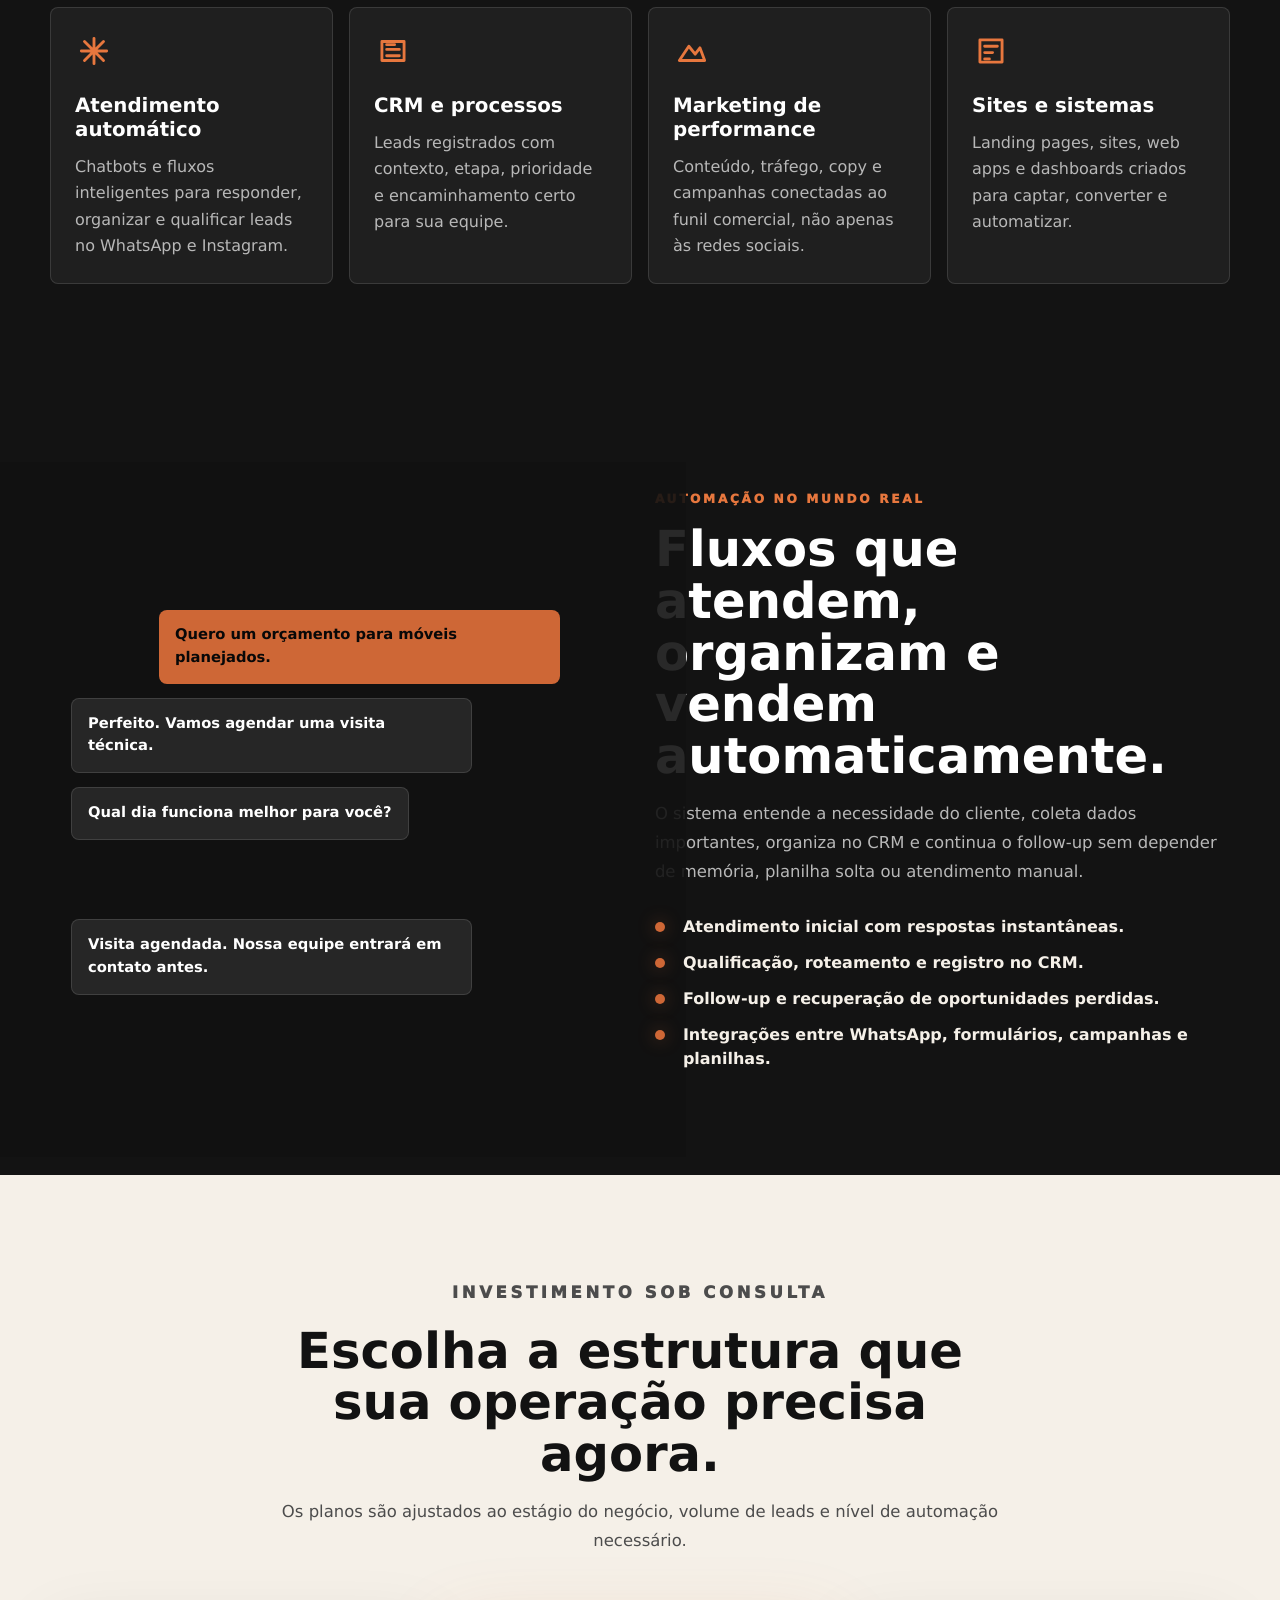
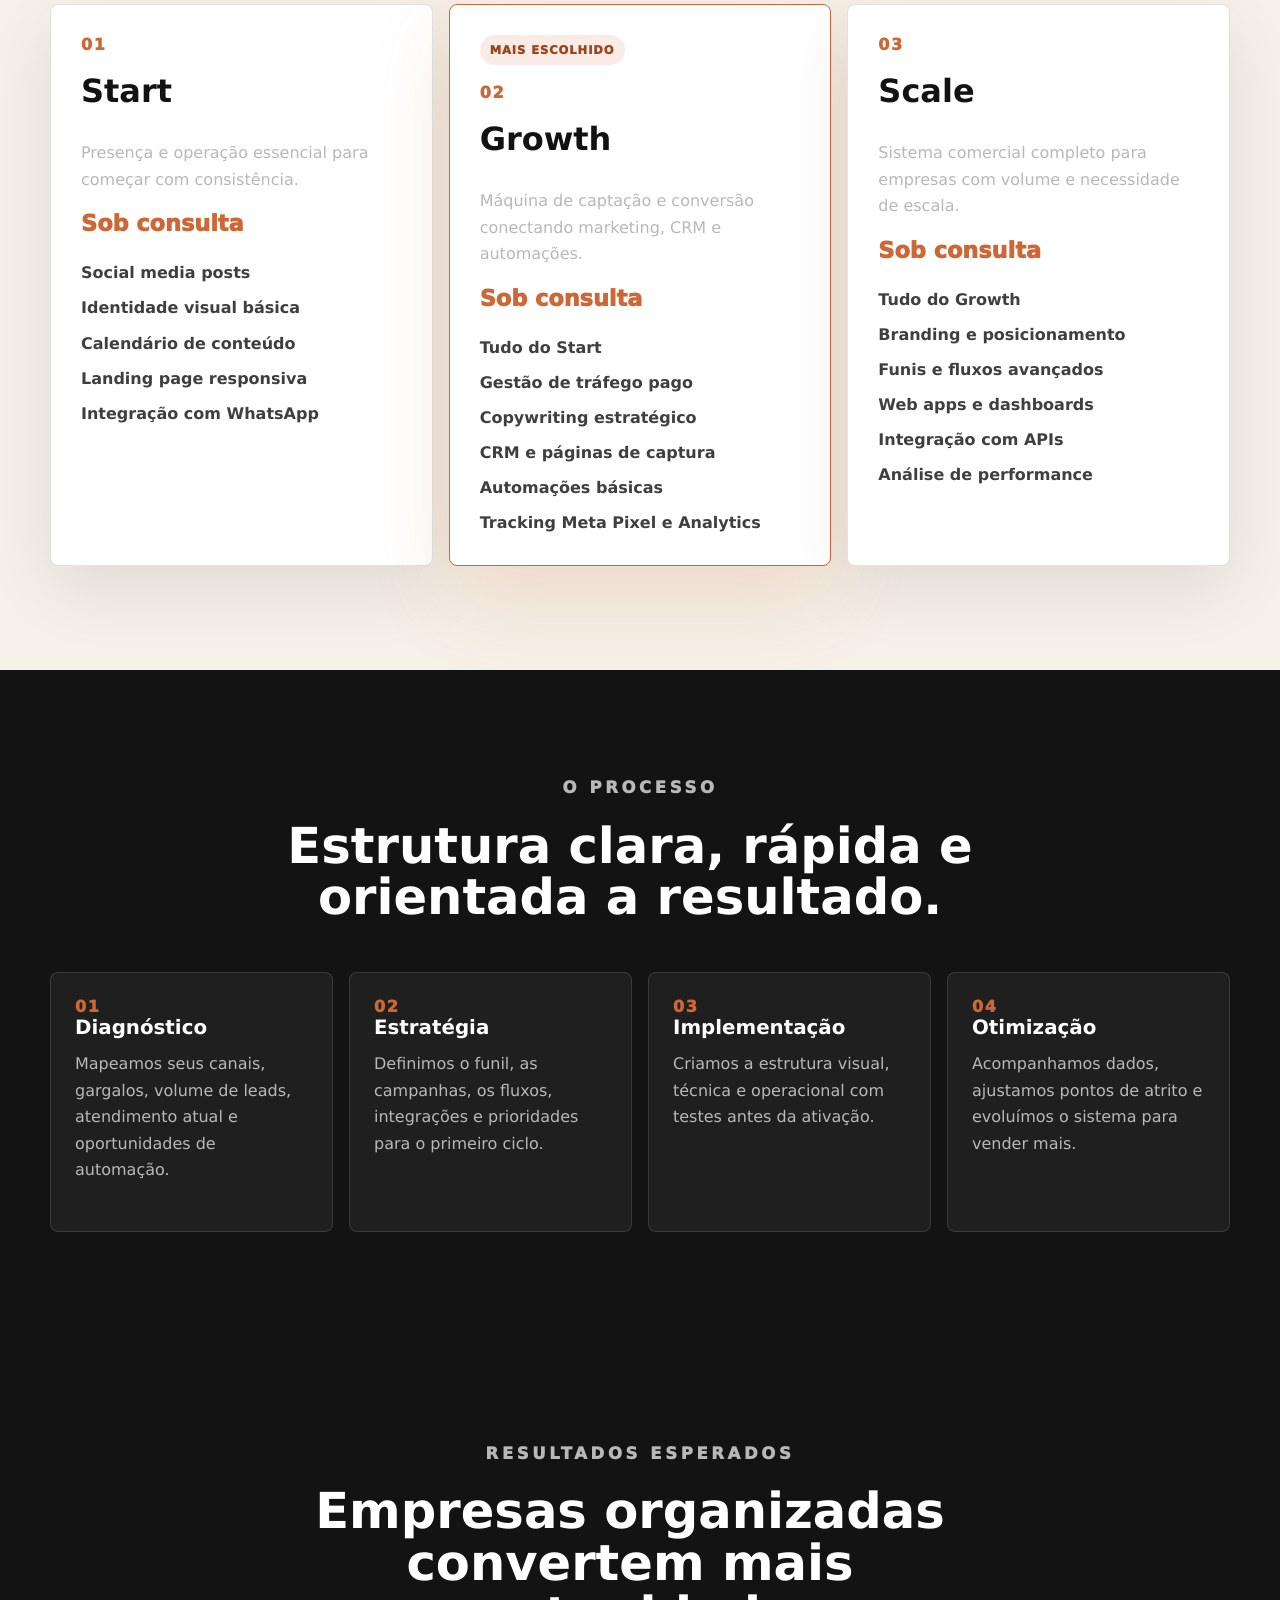
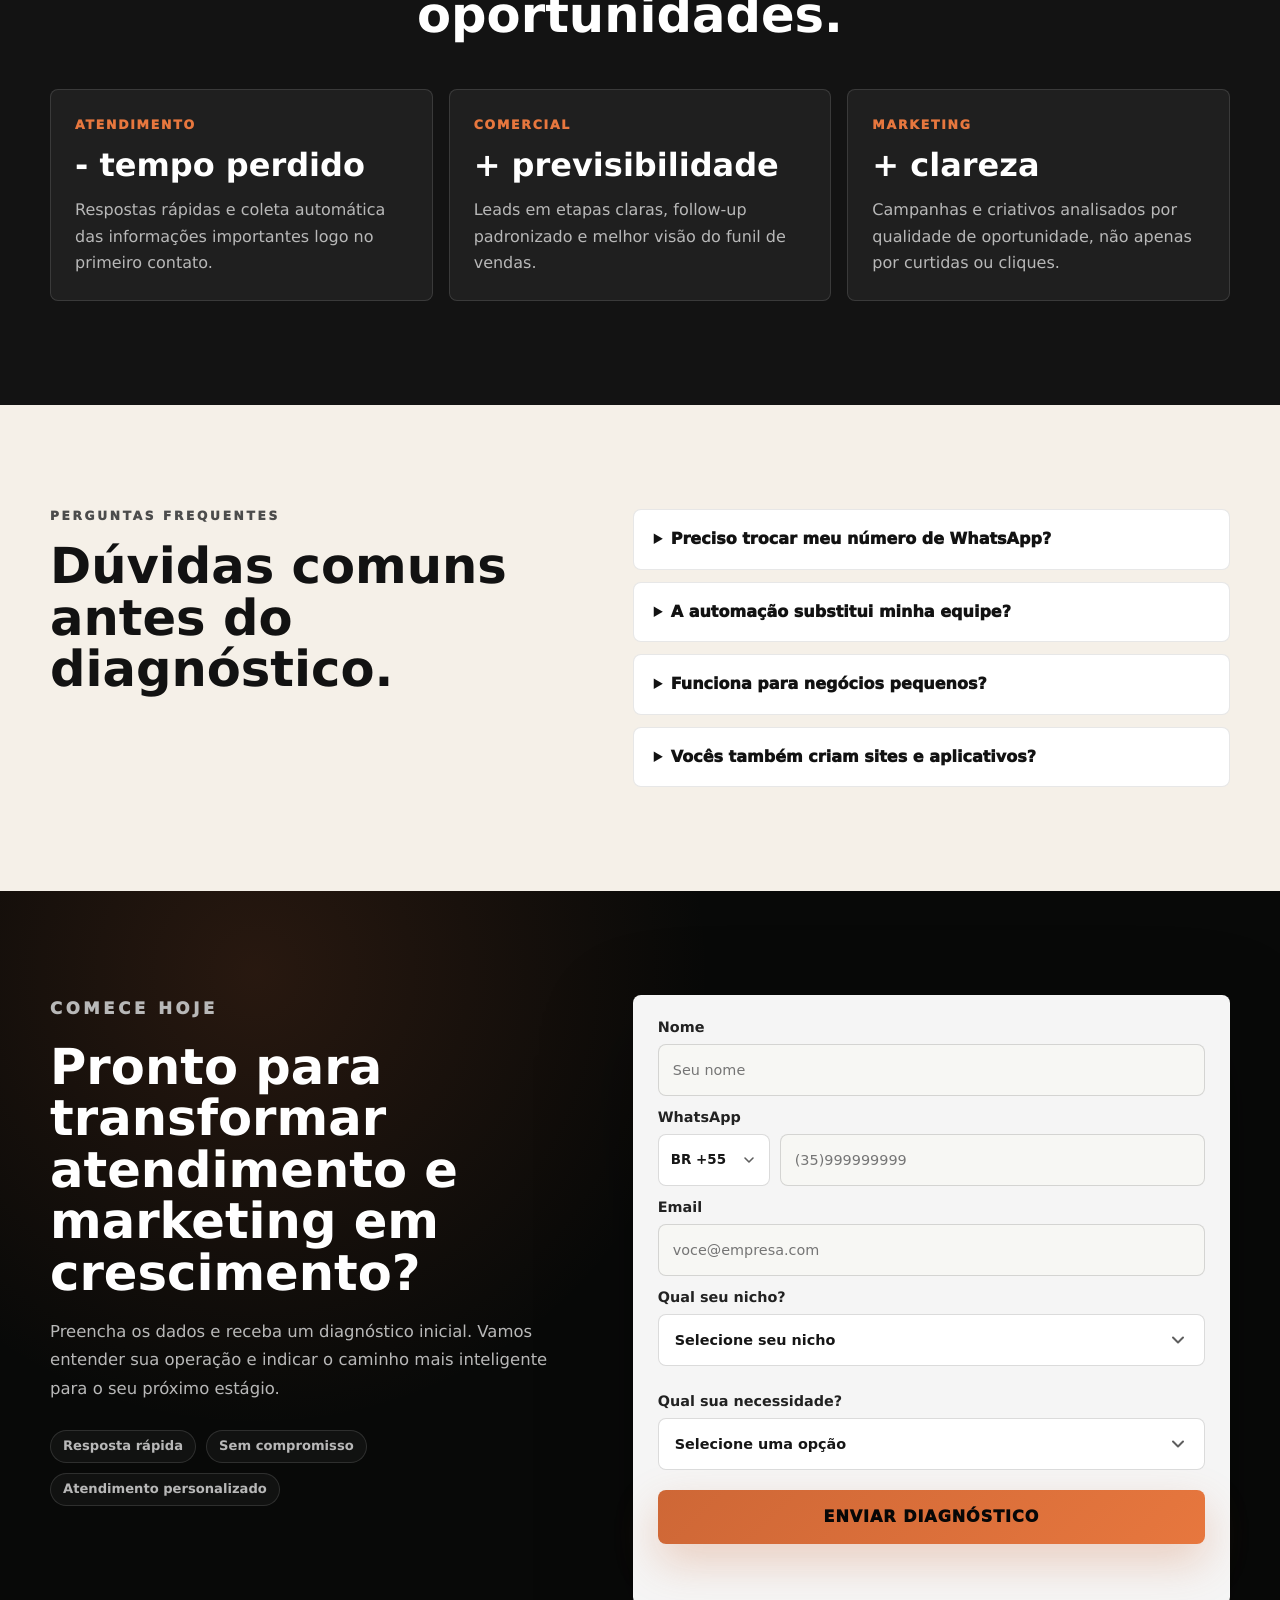
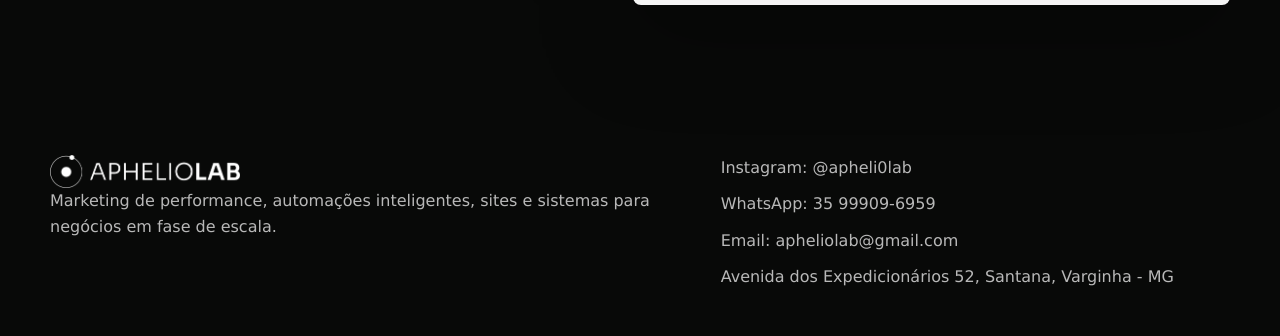
==== commit 06b6026c: "Add files via upload" ====
--- a/index.html
+++ b/index.html
@@ -21,7 +21,7 @@
       t.src=v;s=b.getElementsByTagName(e)[0];
       s.parentNode.insertBefore(t,s)}(window, document,'script',
       'https://connect.facebook.net/en_US/fbevents.js');
-      fbq('init', '4461747810724432');
+      fbq('init', '824824934034811');
       fbq('track', 'PageView');
     </script>
     <script>
@@ -34,7 +34,7 @@
         height="1"
         width="1"
         style="display:none"
-        src="https://www.facebook.com/tr?id=4461747810724432&ev=PageView&noscript=1"
+        src="https://www.facebook.com/tr?id=824824934034811&ev=PageView&noscript=1"
         alt=""
       />
     </noscript>
